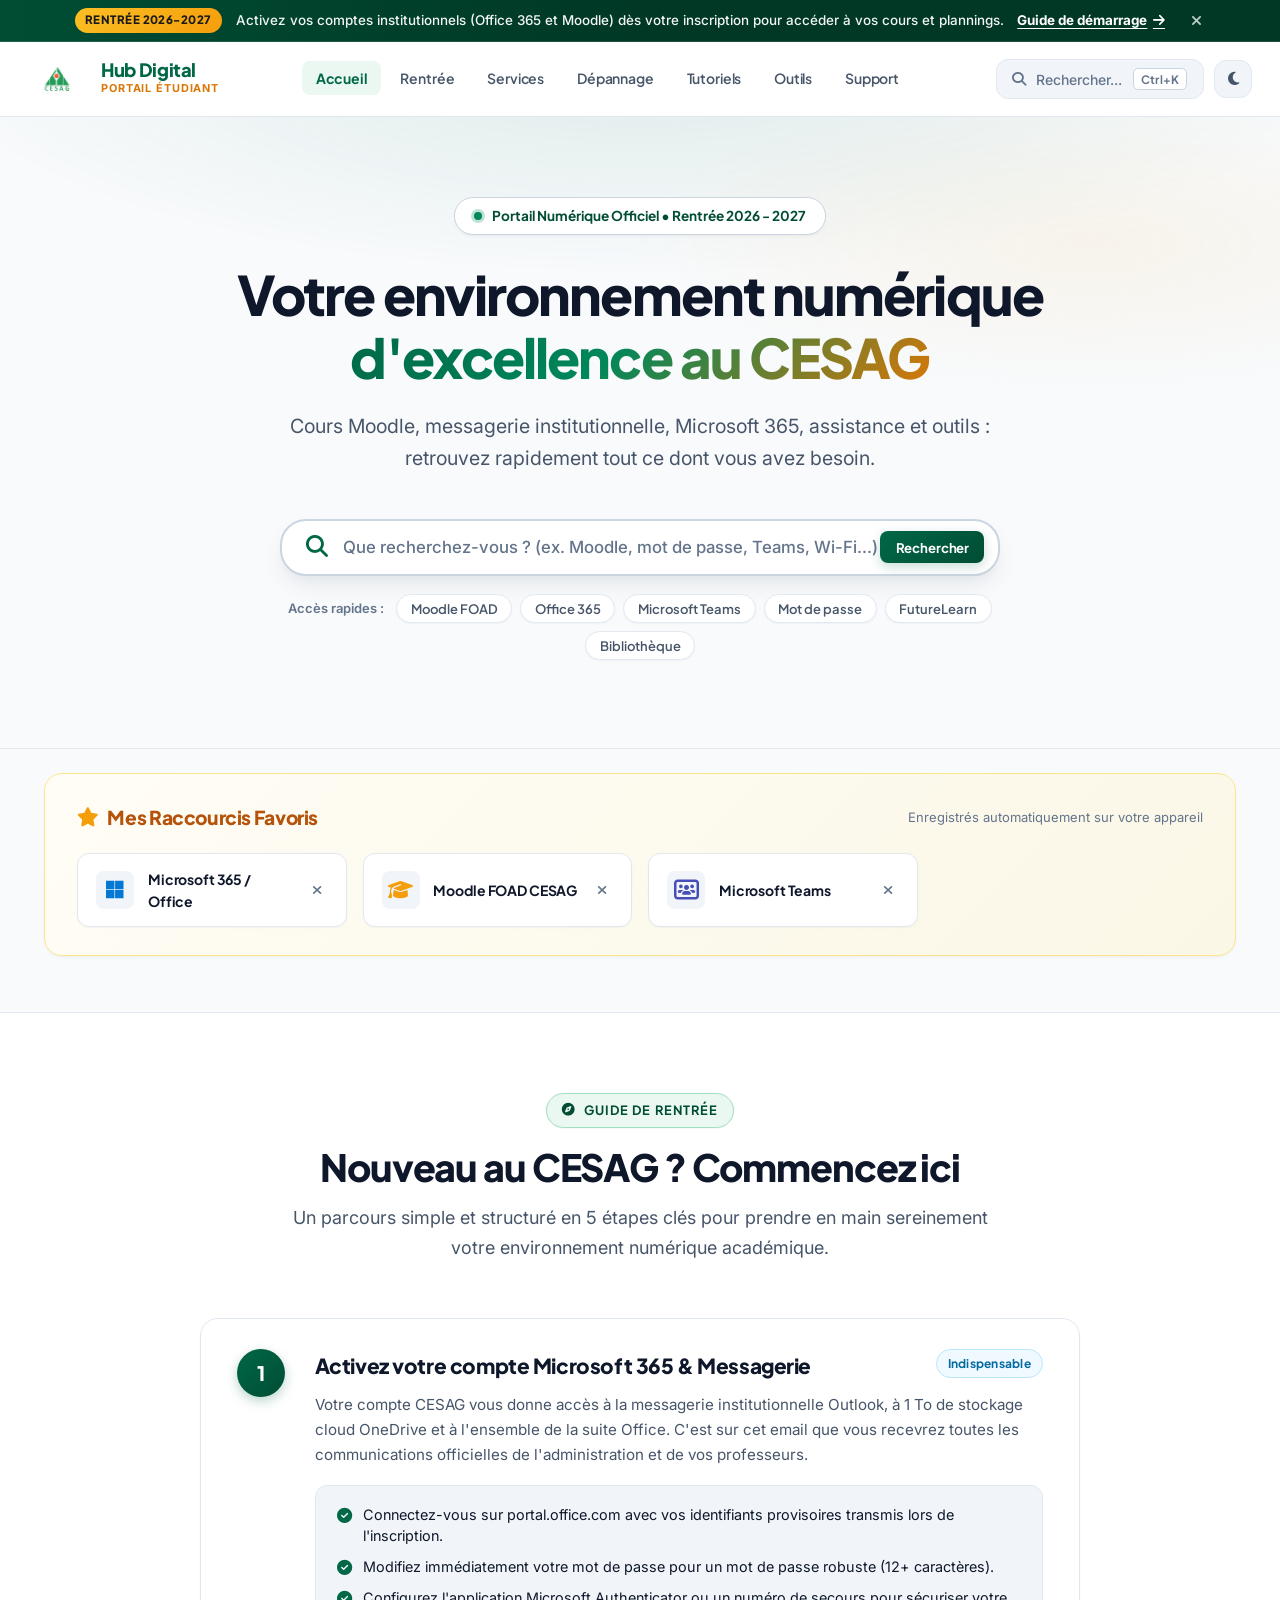
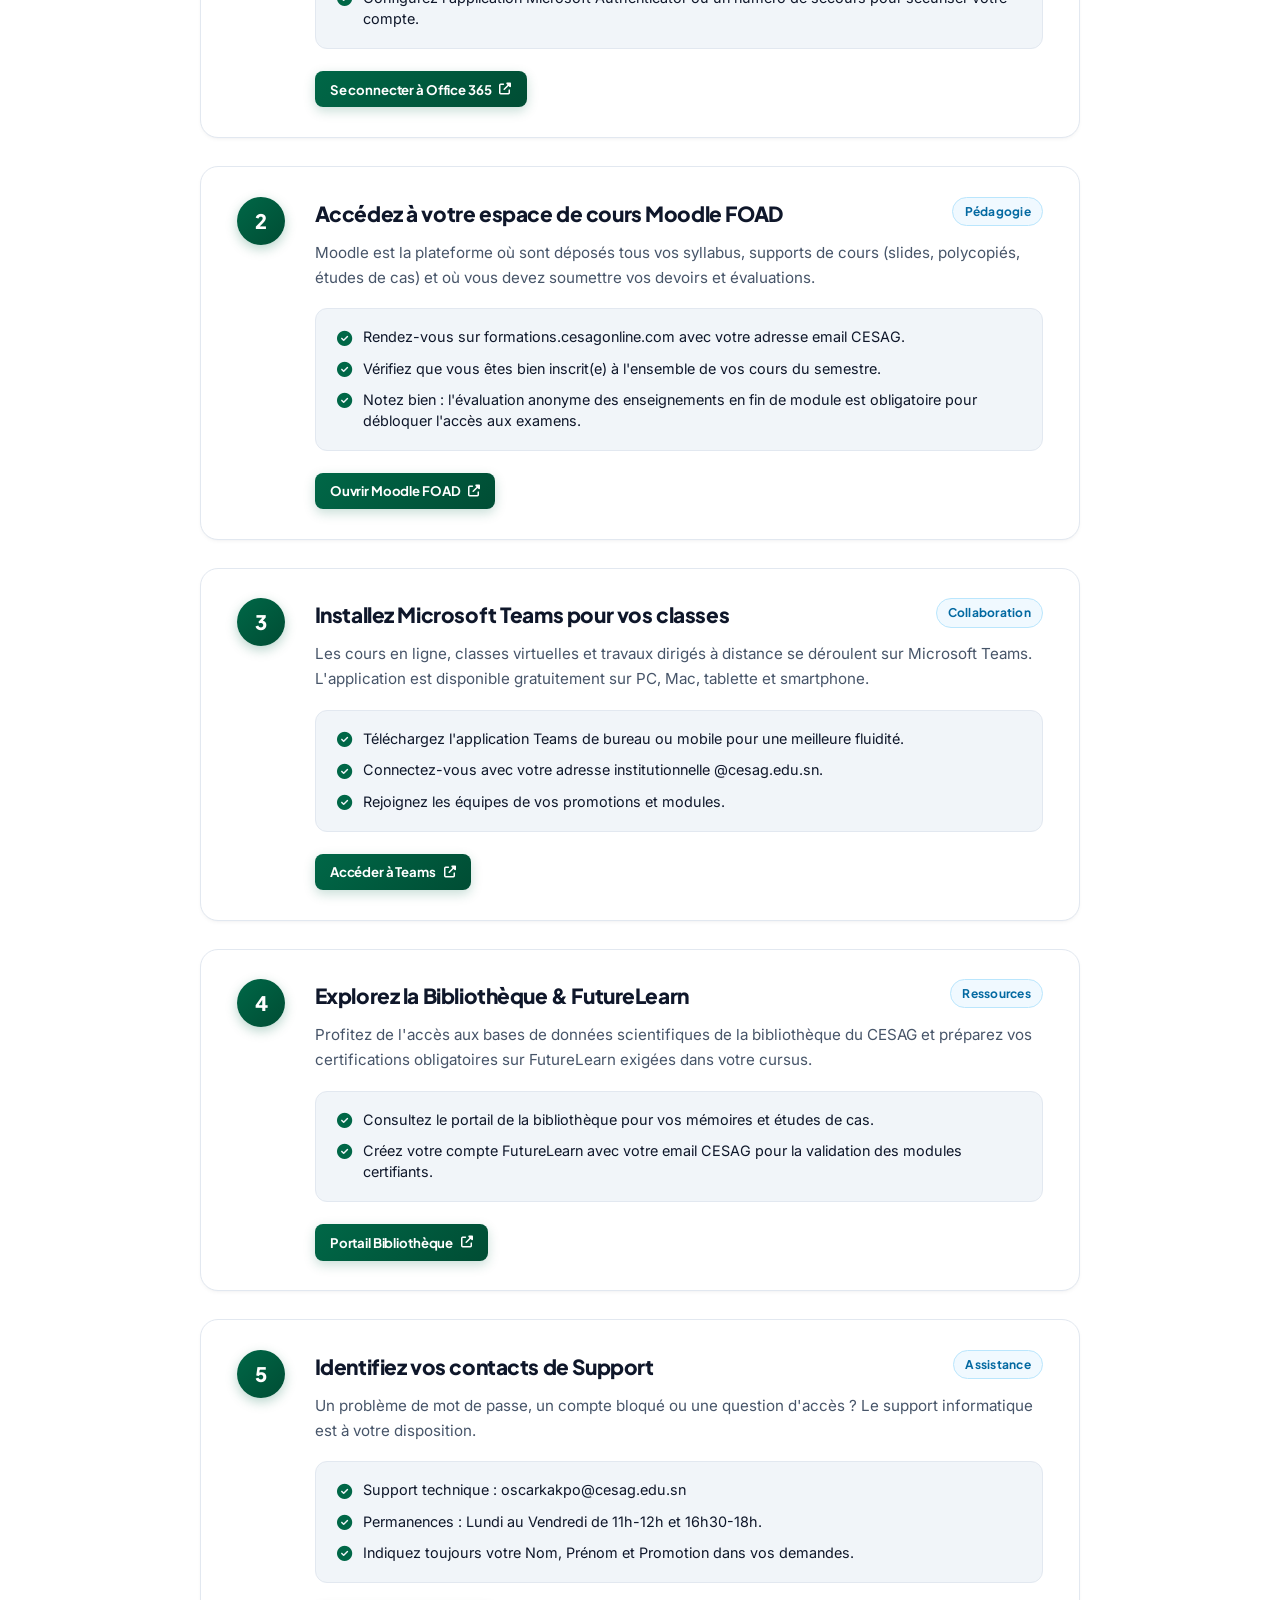
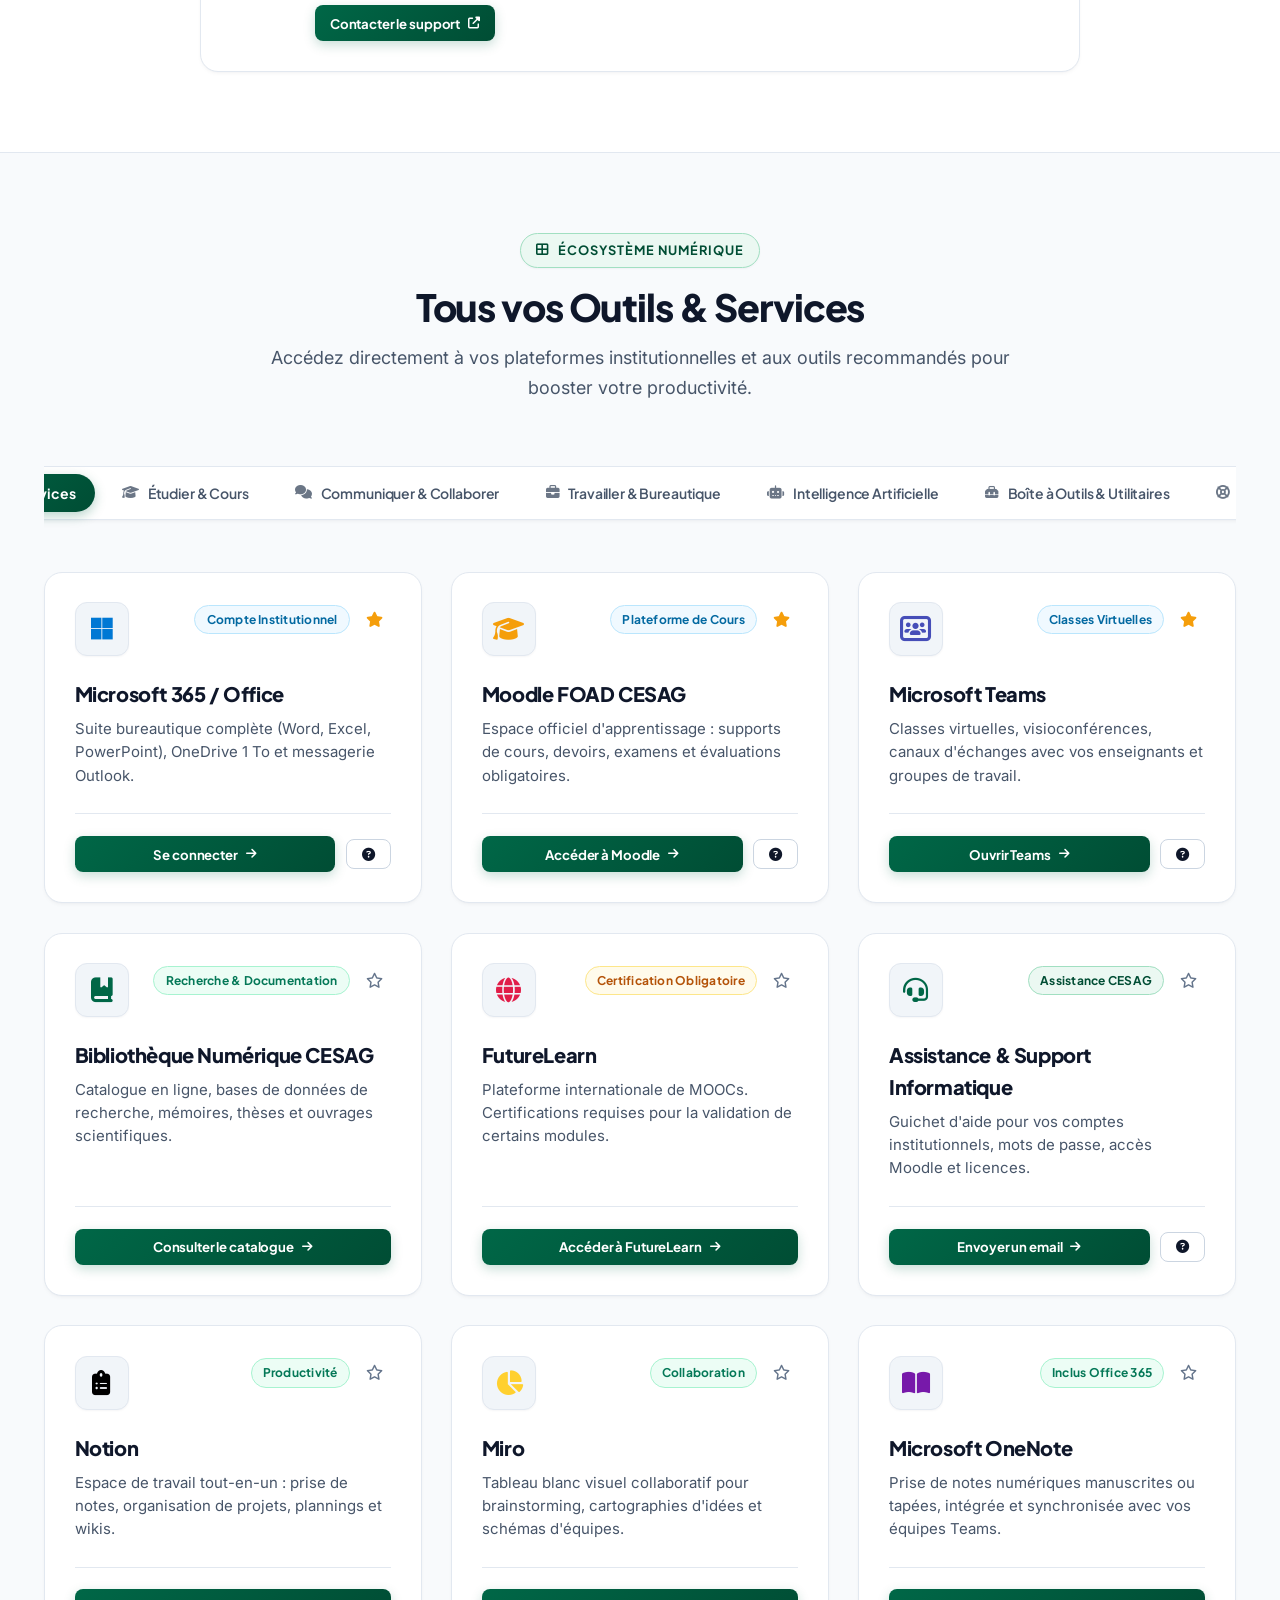
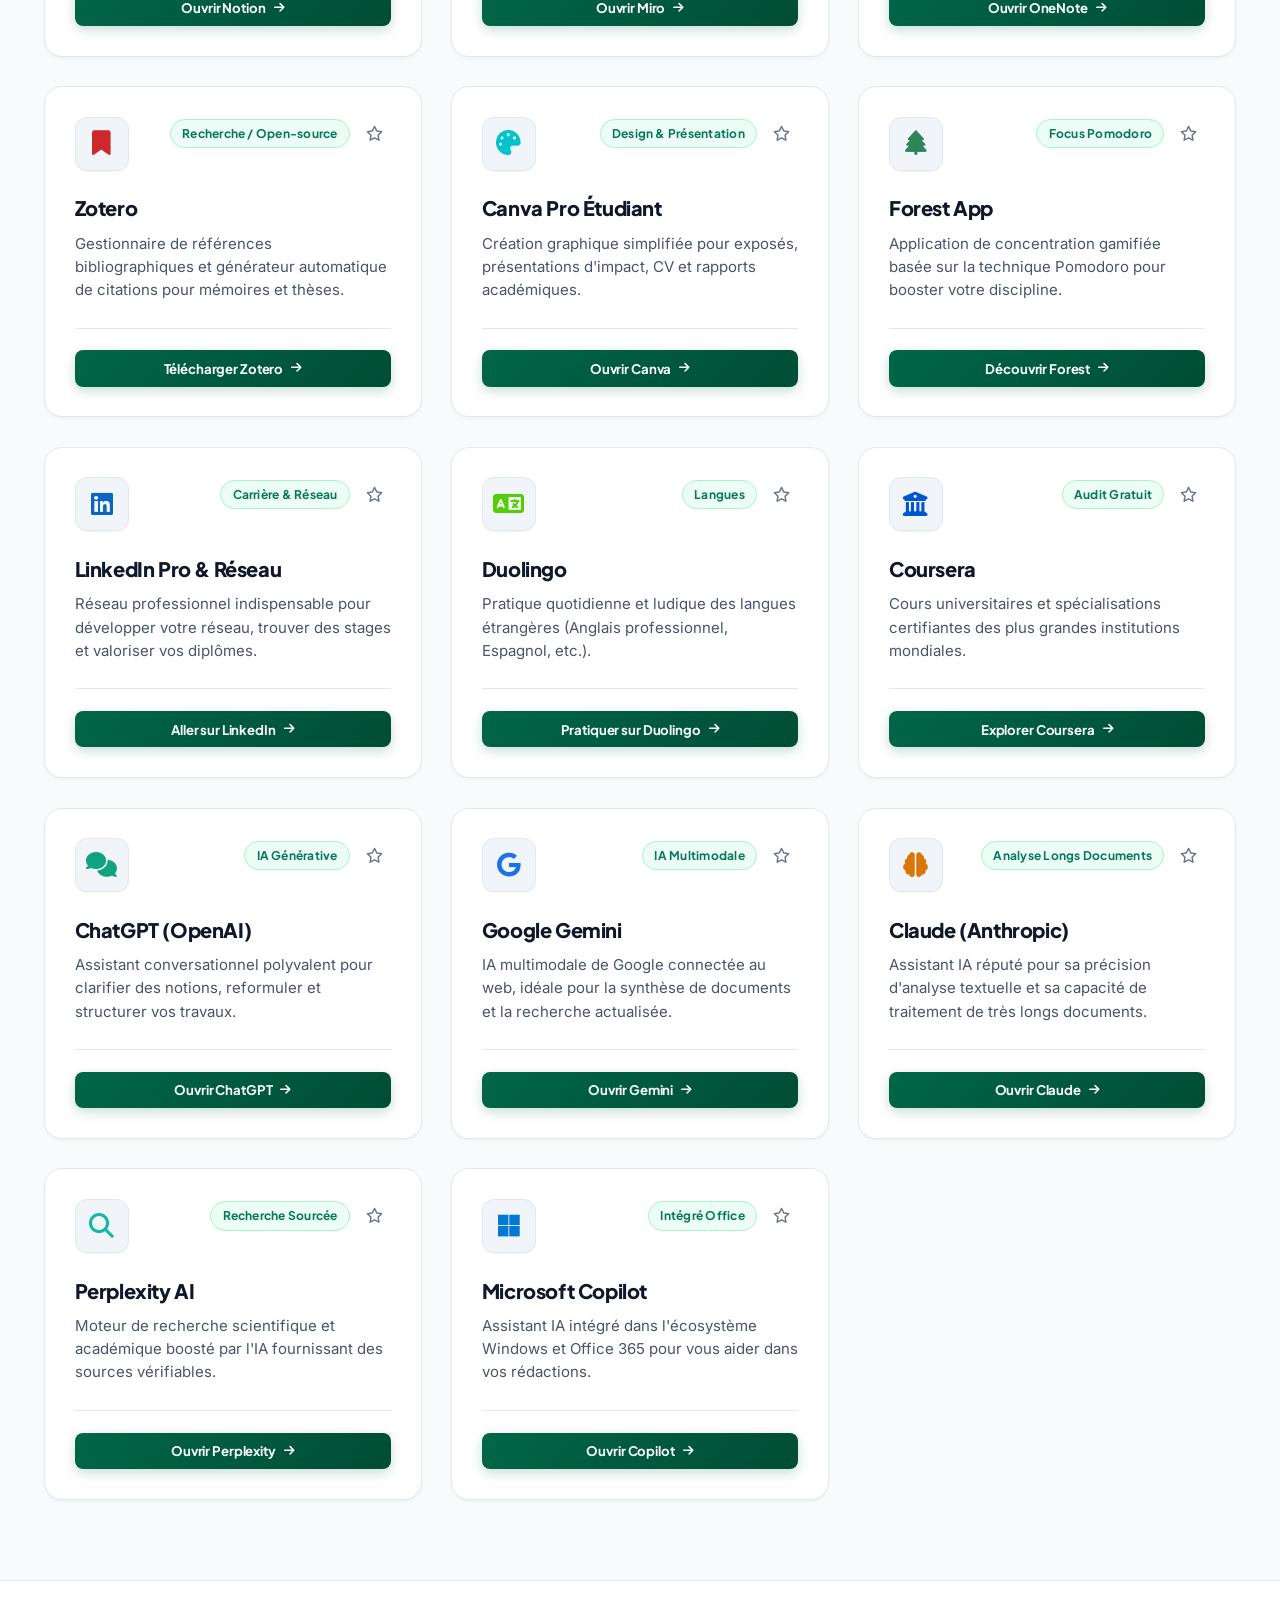
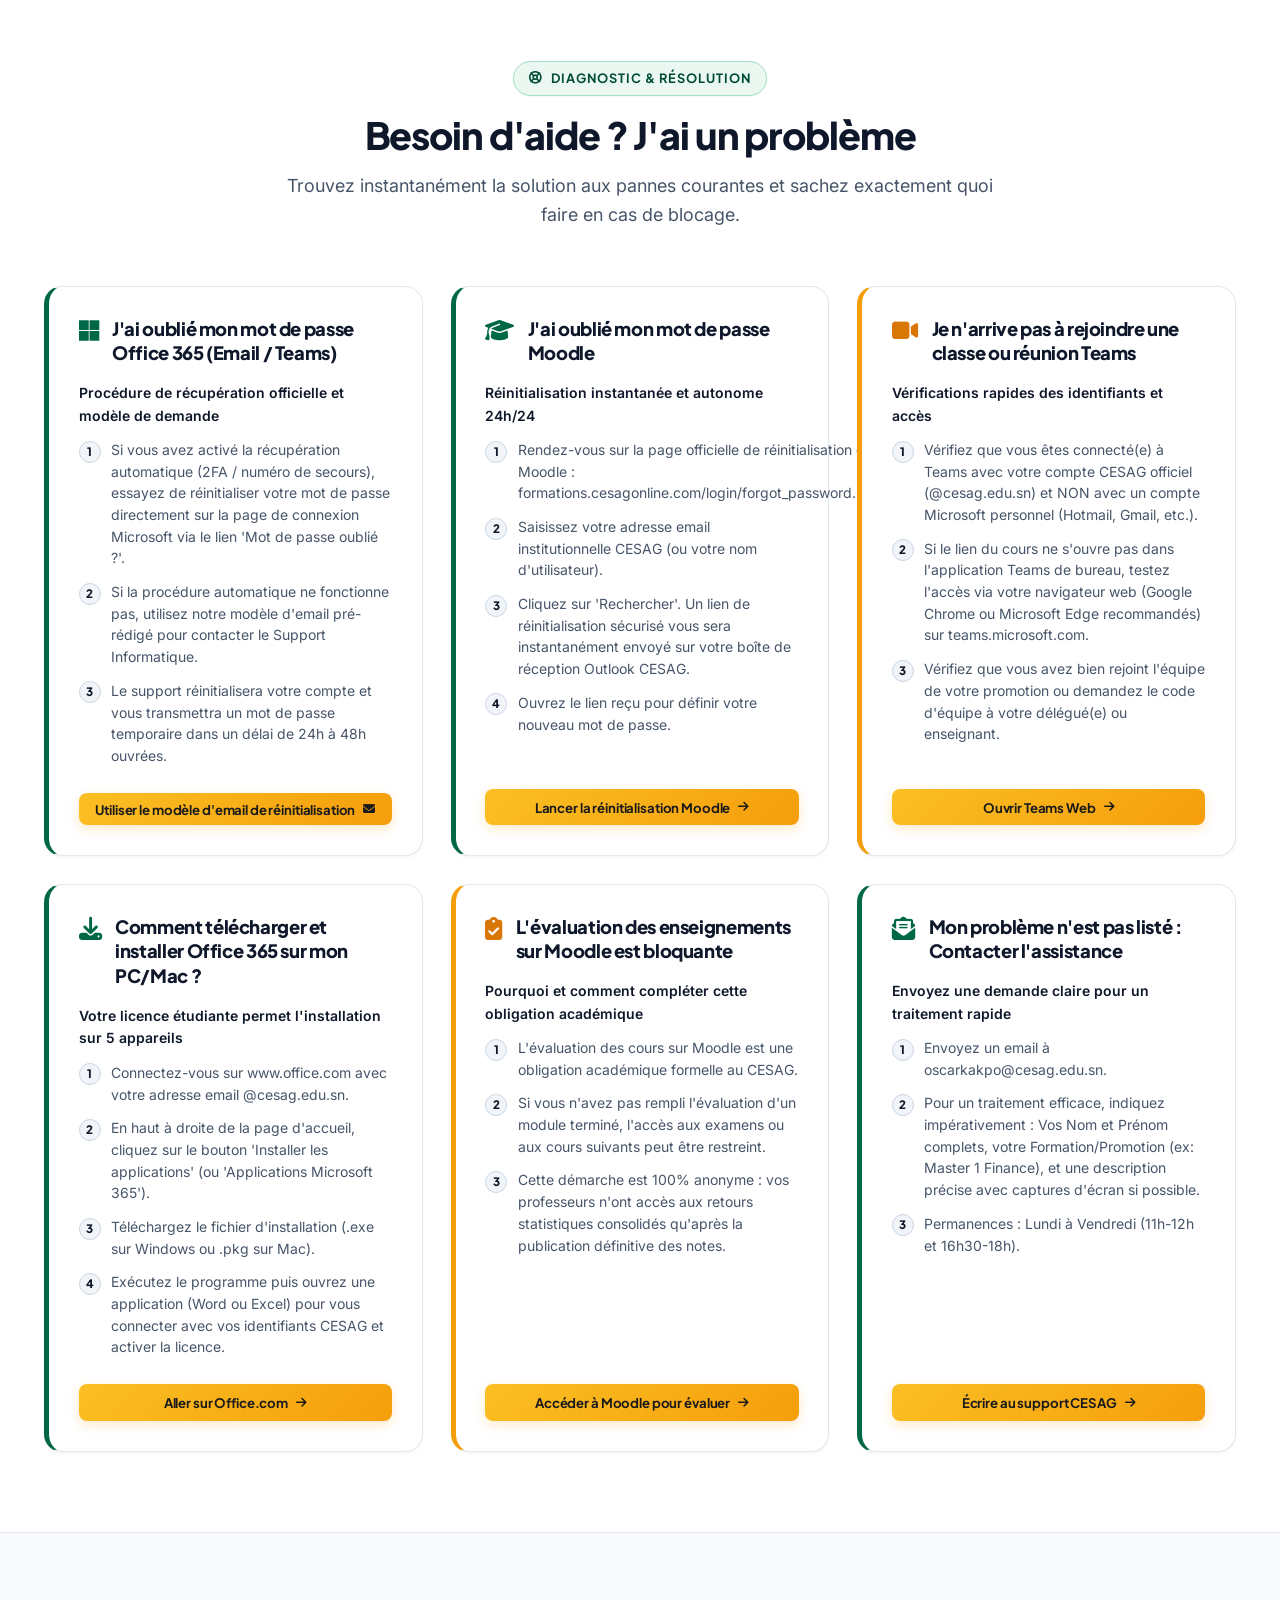
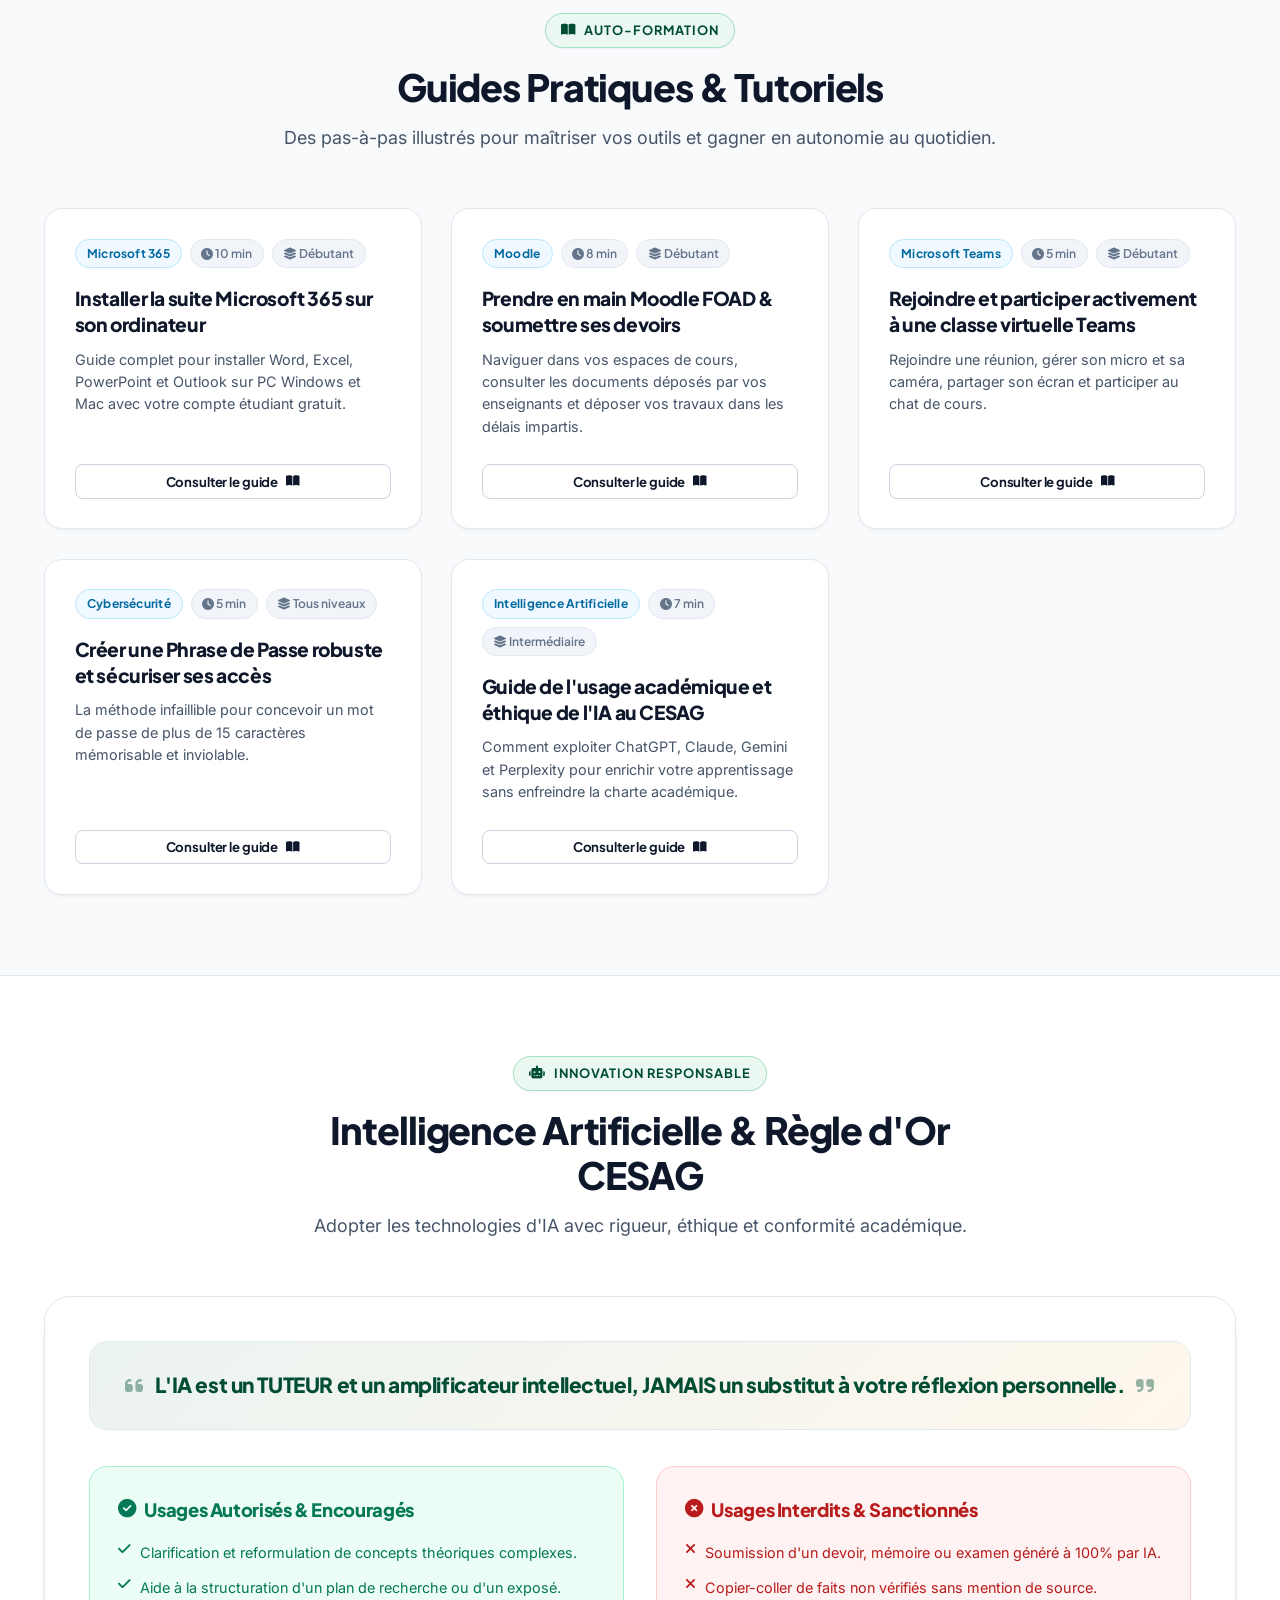
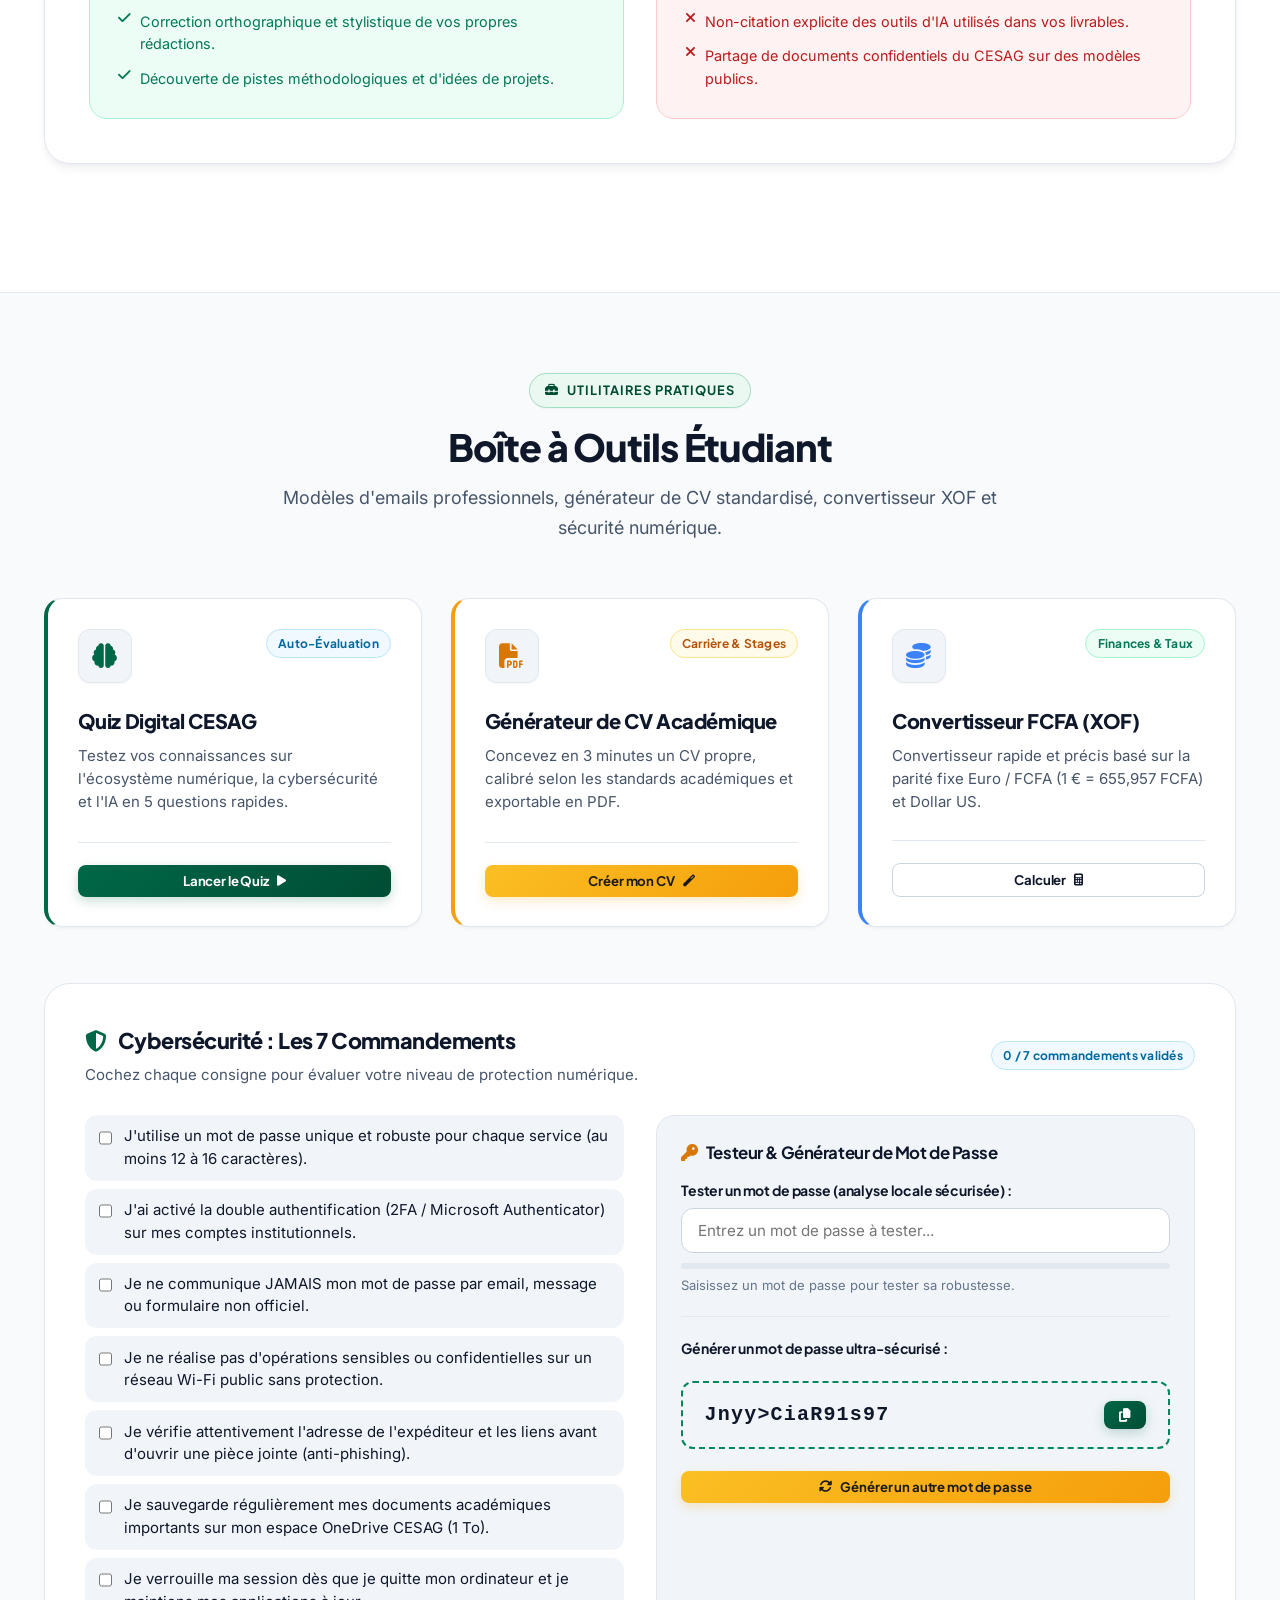
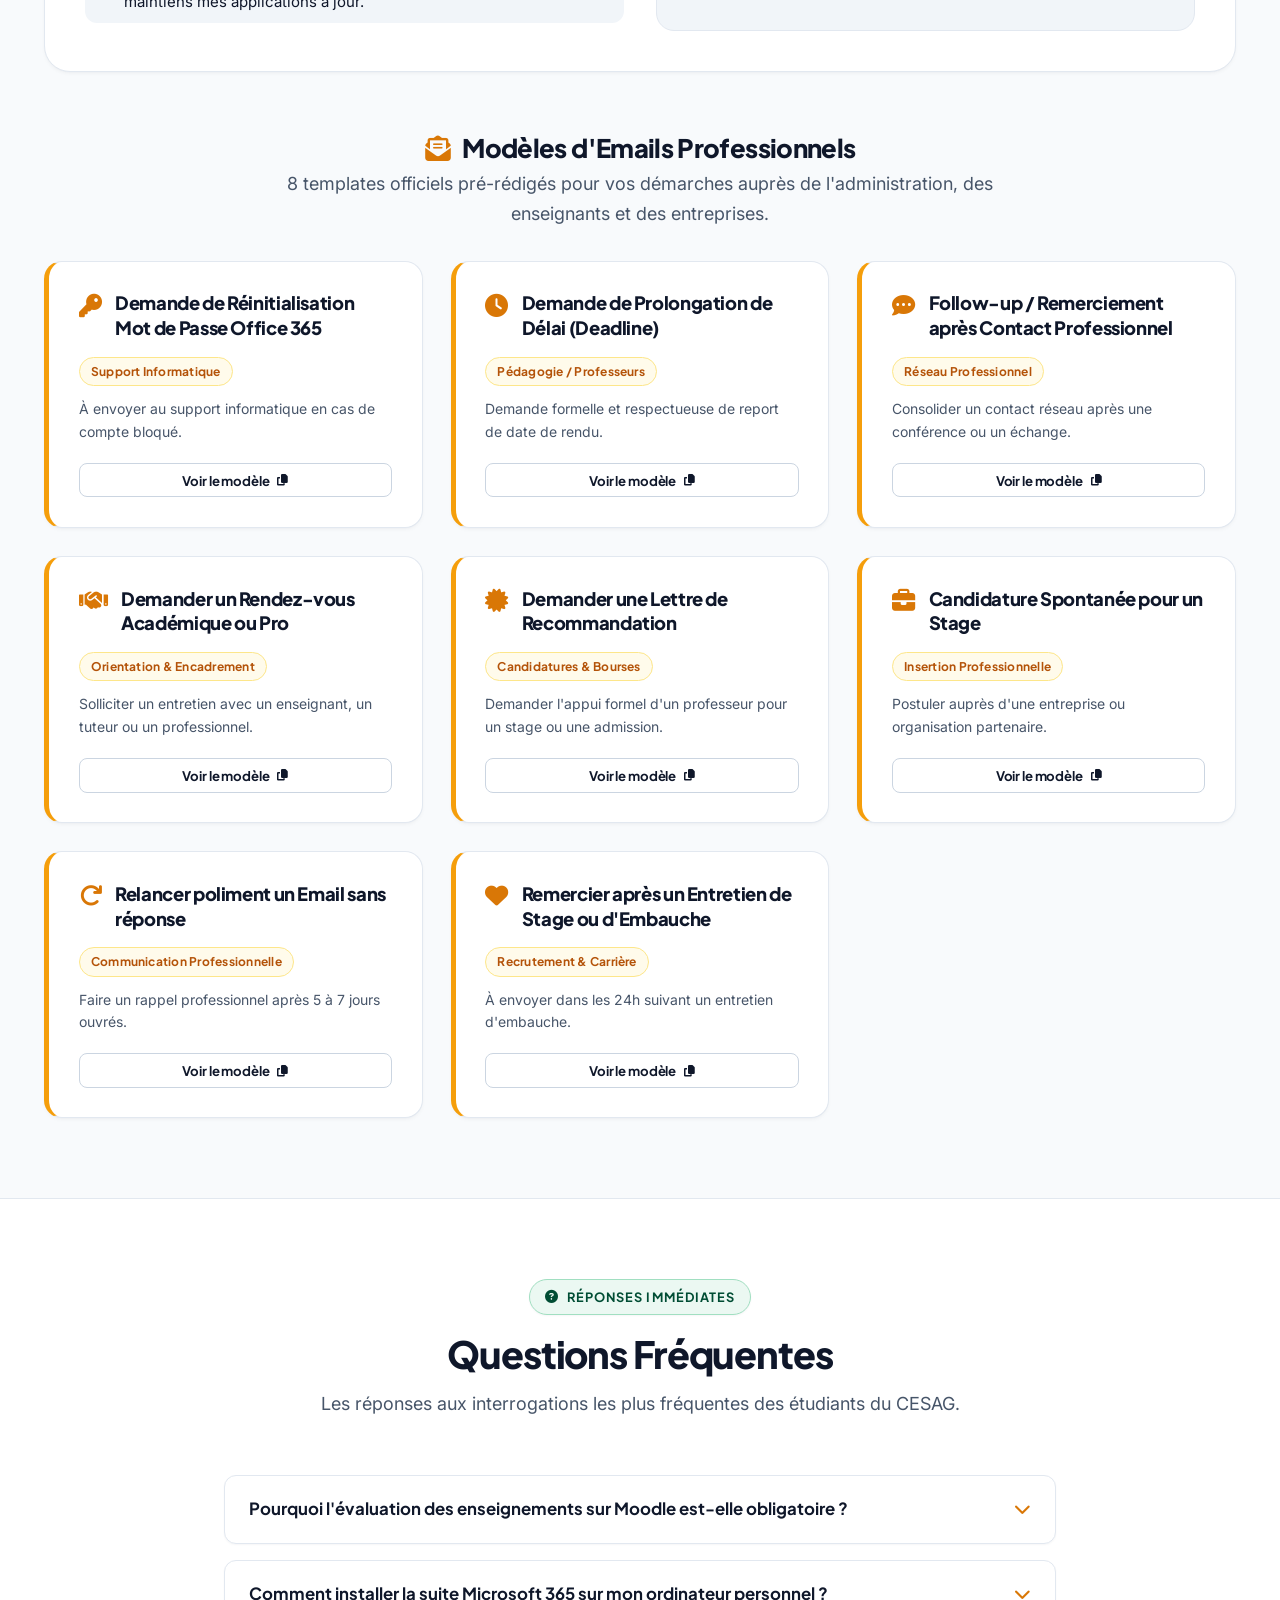
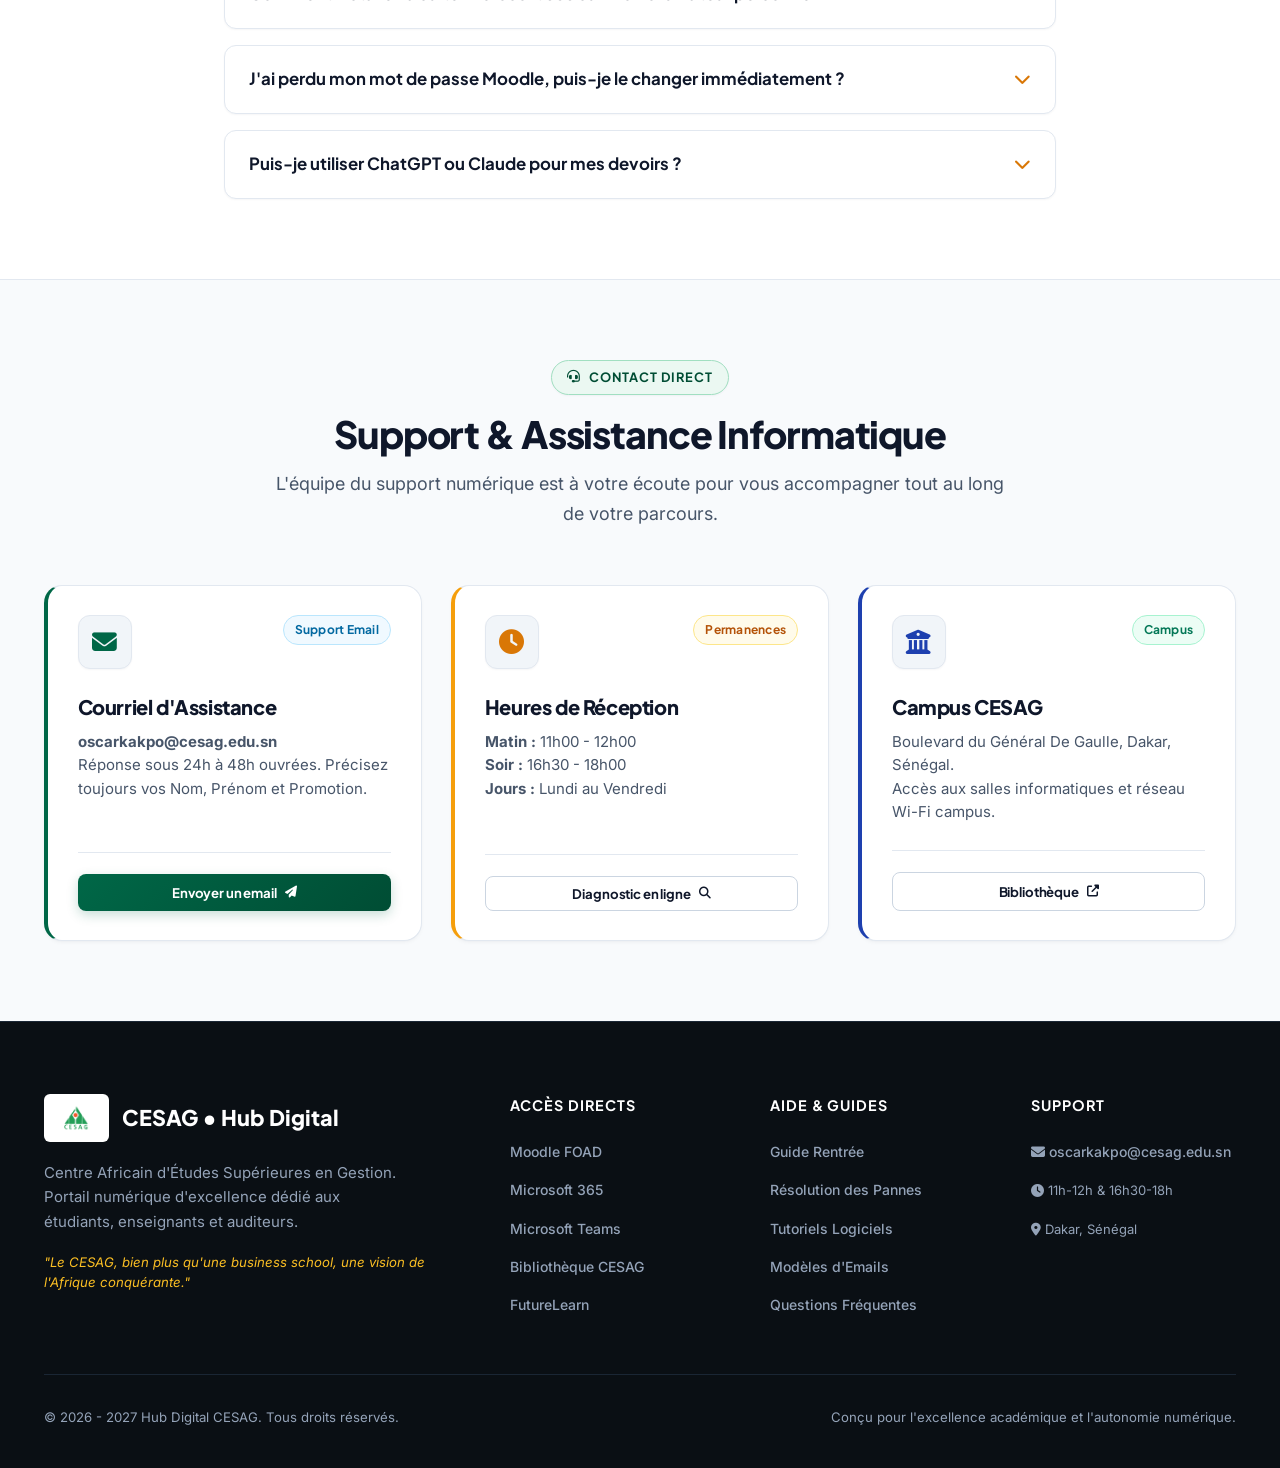
==== index.html @ 54654381 "feat(cv): refonte complète du générateur de CV - Formulaire exhaustif : infos perso, titre, profil+o" ====
<!DOCTYPE html>
<html lang="fr" data-theme="light">
<head>
  <meta charset="UTF-8">
  <meta name="viewport" content="width=device-width, initial-scale=1.0">
  <title>Hub Digital CESAG — Portail Numérique Académique</title>
  <meta name="description" content="Portail numérique officiel du CESAG. Accédez à vos cours Moodle, Office 365, Teams, bibliothèque, tutoriels et assistance technique.">
  <meta name="theme-color" content="#006747">

  <!-- Manifest PWA & Favicon -->
  <link rel="manifest" href="manifest.webmanifest">
  <link rel="icon" type="image/png" href="assets/cesag-logo.png">

  <!-- Polices Google : Plus Jakarta Sans & Inter -->
  <link rel="preconnect" href="https://fonts.googleapis.com">
  <link rel="preconnect" href="https://fonts.gstatic.com" crossorigin>
  <link href="https://fonts.googleapis.com/css2?family=Inter:wght@300;400;500;600;700;800&family=Plus+Jakarta+Sans:wght@500;600;700;800&display=swap" rel="stylesheet">

  <!-- Iconographie FontAwesome 6 -->
  <link rel="stylesheet" href="https://cdnjs.cloudflare.com/ajax/libs/font-awesome/6.5.1/css/all.min.css" integrity="sha512-DTOQO9RWCH3ppGqcWaEA1BIZOC6xxalwEsw9c2QQeAIftl+Vegovlnee1c9QX4TctnWMn13TZye+giMm8e2LwA==" crossorigin="anonymous" referrerpolicy="no-referrer" />

  <!-- Stylesheets -->
  <link rel="stylesheet" href="css/variables.css">
  <link rel="stylesheet" href="css/main.css">
  <link rel="stylesheet" href="css/components.css">
  <link rel="stylesheet" href="css/cv-generator.css">
</head>
<body>

  <!-- 1. Bandeau d'alertes & annonces importantes (1 seule ligne propre et compacte) -->
  <aside class="announcement-bar" id="announcementBar" style="display: none;" aria-label="Annonces importantes"></aside>

  <!-- 2. En-tête & Barre de Navigation Propre & Aérée -->
  <header class="site-header" id="siteHeader">
    <div class="header-container">
      <!-- Logo Officiel CESAG -->
      <a href="#accueil" class="brand-logo" aria-label="Accueil Hub Digital CESAG">
        <img src="assets/cesag-logo.png" alt="Logo Officiel CESAG" class="brand-logo-img">
        <div class="brand-text">
          <span class="brand-title">Hub Digital</span>
          <span class="brand-tagline">Portail Étudiant</span>
        </div>
      </a>

      <!-- Menu de navigation desktop (Labels courts et nowrap) -->
      <nav aria-label="Navigation principale" class="nav-nav">
        <ul class="nav-menu" id="navMenu">
          <li><a href="#accueil" class="nav-link active">Accueil</a></li>
          <li><a href="#nouveau-etudiant" class="nav-link">Rentrée</a></li>
          <li><a href="#services" class="nav-link">Services</a></li>
          <li><a href="#depannage" class="nav-link">Dépannage</a></li>
          <li><a href="#guides" class="nav-link">Tutoriels</a></li>
          <li><a href="#outils" class="nav-link">Outils</a></li>
          <li><a href="#contact" class="nav-link">Support</a></li>
        </ul>
      </nav>

      <!-- Actions rapides dans l'en-tête -->
      <div class="header-actions">
        <button class="btn-search-trigger" onclick="SearchEngine.openSearchModal()" aria-label="Rechercher un service">
          <i class="fas fa-search"></i>
          <span class="search-label">Rechercher...</span>
          <kbd class="search-kbd">Ctrl+K</kbd>
        </button>

        <button class="btn-theme-toggle" id="themeToggleBtn" aria-label="Changer le thème visuel" title="Mode clair / sombre">
          <i class="fas fa-moon"></i>
        </button>

        <button class="btn-mobile-toggle" id="mobileMenuToggle" aria-label="Ouvrir le menu de navigation">
          <i class="fas fa-bars"></i>
        </button>
      </div>
    </div>
  </header>

  <!-- 3. Section Hero avec Recherche Centrale Intelligente -->
  <main>
    <section class="hero-section" id="accueil">
      <div class="container">
        <div class="hero-pill">
          <span class="hero-pill-dot"></span>
          <span>Portail Numérique Officiel • Rentrée 2026 - 2027</span>
        </div>

        <h1 class="hero-title">
          Votre environnement numérique <span class="hero-title-accent">d'excellence au CESAG</span>
        </h1>

        <p class="hero-description">
          Cours Moodle, messagerie institutionnelle, Microsoft 365, assistance et outils : retrouvez rapidement tout ce dont vous avez besoin.
        </p>

        <!-- Recherche Centrale Très Visible -->
        <div class="hero-search-wrapper">
          <div class="hero-search-box">
            <i class="fas fa-search hero-search-icon"></i>
            <input type="text" id="heroSearchInput" class="hero-search-input" placeholder="Que recherchez-vous ? (ex. Moodle, mot de passe, Teams, Wi-Fi...)" autocomplete="off">
            <button class="btn btn-primary btn-sm" onclick="SearchEngine.openSearchModal(document.getElementById('heroSearchInput').value)">
              Rechercher
            </button>
          </div>

          <!-- Mots-clés / Suggestions rapides -->
          <div class="hero-search-tags">
            <span class="hero-tag-label">Accès rapides :</span>
            <button class="search-chip" onclick="SearchEngine.openSearchModal('Moodle')">Moodle FOAD</button>
            <button class="search-chip" onclick="SearchEngine.openSearchModal('Office 365')">Office 365</button>
            <button class="search-chip" onclick="SearchEngine.openSearchModal('Teams')">Microsoft Teams</button>
            <button class="search-chip" onclick="SearchEngine.openSearchModal('mot de passe')">Mot de passe</button>
            <button class="search-chip" onclick="SearchEngine.openSearchModal('FutureLearn')">FutureLearn</button>
            <button class="search-chip" onclick="SearchEngine.openSearchModal('Bibliotheque')">Bibliothèque</button>
          </div>
        </div>
      </div>
    </section>

    <!-- 4. Section Favoris (Mes Raccourcis) -->
    <section class="container" style="margin-top: 1.5rem;">
      <div class="favorites-section" id="favoritesSection">
        <div class="favorites-header">
          <h2 class="favorites-title">
            <i class="fas fa-star" style="color: var(--cesag-gold-500);"></i>
            Mes Raccourcis Favoris
          </h2>
          <span style="font-size: 0.8125rem; color: var(--text-muted);">Enregistrés automatiquement sur votre appareil</span>
        </div>
        <div class="favorites-grid" id="favoritesGrid"></div>
      </div>
    </section>

    <!-- 5. Parcours "Nouveau au CESAG ? Commencez ici" -->
    <section class="section section-alt" id="nouveau-etudiant">
      <div class="container">
        <div class="section-header">
          <span class="section-badge"><i class="fas fa-compass"></i> Guide de Rentrée</span>
          <h2 class="section-title">Nouveau au CESAG ? Commencez ici</h2>
          <p class="section-subtitle">
            Un parcours simple et structuré en 5 étapes clés pour prendre en main sereinement votre environnement numérique académique.
          </p>
        </div>

        <div class="onboarding-stepper" id="onboardingStepper"></div>
      </div>
    </section>

    <!-- 6. Organisation des Outils & Services par Besoins -->
    <section class="section" id="services">
      <div class="container">
        <div class="section-header">
          <span class="section-badge"><i class="fas fa-th-large"></i> Écosystème Numérique</span>
          <h2 class="section-title">Tous vos Outils & Services</h2>
          <p class="section-subtitle">
            Accédez directement à vos plateformes institutionnelles et aux outils recommandés pour booster votre productivité.
          </p>
        </div>

        <!-- Filtres par grandes familles / besoins -->
        <div class="category-nav-wrapper">
          <div class="category-pills" id="categoryPills"></div>
        </div>

        <!-- Grille des cartes de services -->
        <div class="cards-grid" id="servicesGrid"></div>
      </div>
    </section>

    <!-- 7. Section "J'ai un problème" / Dépannage Rapide -->
    <section class="section section-alt" id="depannage">
      <div class="container">
        <div class="section-header">
          <span class="section-badge"><i class="fas fa-life-ring"></i> Diagnostic & Résolution</span>
          <h2 class="section-title">Besoin d'aide ? J'ai un problème</h2>
          <p class="section-subtitle">
            Trouvez instantanément la solution aux pannes courantes et sachez exactement quoi faire en cas de blocage.
          </p>
        </div>

        <div class="trouble-grid" id="troubleshootingGrid"></div>
      </div>
    </section>

    <!-- 8. Section Guides et Tutoriels -->
    <section class="section" id="guides">
      <div class="container">
        <div class="section-header">
          <span class="section-badge"><i class="fas fa-book-open"></i> Auto-Formation</span>
          <h2 class="section-title">Guides Pratiques & Tutoriels</h2>
          <p class="section-subtitle">
            Des pas-à-pas illustrés pour maîtriser vos outils et gagner en autonomie au quotidien.
          </p>
        </div>

        <div class="tutorials-grid" id="tutorialsGrid"></div>
      </div>
    </section>

    <!-- 9. Charte & Cadre Éthique de l'IA au CESAG -->
    <section class="section section-alt" id="ia-cadre">
      <div class="container">
        <div class="section-header">
          <span class="section-badge"><i class="fas fa-robot"></i> Innovation Responsable</span>
          <h2 class="section-title">Intelligence Artificielle & Règle d'Or CESAG</h2>
          <p class="section-subtitle">
            Adopter les technologies d'IA avec rigueur, éthique et conformité académique.
          </p>
        </div>

        <div class="ai-guidelines-box">
          <div class="ai-motto-banner">
            <p class="ai-motto-text">
              <i class="fas fa-quote-left" style="opacity: 0.4; margin-right: 0.5rem;"></i>
              L'IA est un TUTEUR et un amplificateur intellectuel, JAMAIS un substitut à votre réflexion personnelle.
              <i class="fas fa-quote-right" style="opacity: 0.4; margin-left: 0.5rem;"></i>
            </p>
          </div>

          <div class="ai-columns-grid">
            <div class="ai-col ai-col-allowed">
              <h3 class="ai-col-title">
                <i class="fas fa-check-circle"></i> Usages Autorisés & Encouragés
              </h3>
              <ul class="ai-list">
                <li><i class="fas fa-check"></i> Clarification et reformulation de concepts théoriques complexes.</li>
                <li><i class="fas fa-check"></i> Aide à la structuration d'un plan de recherche ou d'un exposé.</li>
                <li><i class="fas fa-check"></i> Correction orthographique et stylistique de vos propres rédactions.</li>
                <li><i class="fas fa-check"></i> Découverte de pistes méthodologiques et d'idées de projets.</li>
              </ul>
            </div>

            <div class="ai-col ai-col-forbidden">
              <h3 class="ai-col-title">
                <i class="fas fa-times-circle"></i> Usages Interdits & Sanctionnés
              </h3>
              <ul class="ai-list">
                <li><i class="fas fa-times"></i> Soumission d'un devoir, mémoire ou examen généré à 100% par IA.</li>
                <li><i class="fas fa-times"></i> Copier-coller de faits non vérifiés sans mention de source.</li>
                <li><i class="fas fa-times"></i> Non-citation explicite des outils d'IA utilisés dans vos livrables.</li>
                <li><i class="fas fa-times"></i> Partage de documents confidentiels du CESAG sur des modèles publics.</li>
              </ul>
            </div>
          </div>
        </div>
      </div>
    </section>

    <!-- 10. Boîte à Outils & Gadgets Interactifs -->
    <section class="section" id="outils">
      <div class="container">
        <div class="section-header">
          <span class="section-badge"><i class="fas fa-toolbox"></i> Utilitaires Pratiques</span>
          <h2 class="section-title">Boîte à Outils Étudiant</h2>
          <p class="section-subtitle">
            Modèles d'emails professionnels, générateur de CV standardisé, convertisseur XOF et sécurité numérique.
          </p>
        </div>

        <!-- Outils interactifs en cartes vedettes -->
        <div class="cards-grid" style="margin-bottom: 3.5rem;">
          <!-- Carte 1 : Quiz Digital CESAG -->
          <div class="service-card" style="border-left: 4px solid var(--cesag-green-600);">
            <div class="service-card-header">
              <div class="service-icon-wrapper" style="color: var(--cesag-green-600);">
                <i class="fas fa-brain"></i>
              </div>
              <span class="badge tag-essential">Auto-Évaluation</span>
            </div>
            <div class="service-card-body">
              <h3 class="service-card-title">Quiz Digital CESAG</h3>
              <p class="service-card-desc">Testez vos connaissances sur l'écosystème numérique, la cybersécurité et l'IA en 5 questions rapides.</p>
            </div>
            <div class="service-card-footer">
              <button onclick="openQuizModal()" class="btn btn-primary btn-sm btn-block">
                Lancer le Quiz <i class="fas fa-play" style="font-size: 0.75rem;"></i>
              </button>
            </div>
          </div>

          <!-- Carte 2 : Générateur de CV Standardisé CESAG -->
          <div class="service-card" style="border-left: 4px solid var(--cesag-gold-500);">
            <div class="service-card-header">
              <div class="service-icon-wrapper" style="color: var(--cesag-gold-600);">
                <i class="fas fa-file-pdf"></i>
              </div>
              <span class="badge tag-mandatory">Carrière & Stages</span>
            </div>
            <div class="service-card-body">
              <h3 class="service-card-title">Générateur de CV Académique</h3>
              <p class="service-card-desc">Concevez en 3 minutes un CV propre, calibré selon les standards académiques et exportable en PDF.</p>
            </div>
            <div class="service-card-footer">
              <button onclick="openCVModal()" class="btn btn-secondary btn-sm btn-block">
                Créer mon CV <i class="fas fa-magic" style="font-size: 0.75rem;"></i>
              </button>
            </div>
          </div>

          <!-- Carte 3 : Calculateur de Taux (EUR/USD/XOF) -->
          <div class="service-card" style="border-left: 4px solid #3B82F6;">
            <div class="service-card-header">
              <div class="service-icon-wrapper" style="color: #3B82F6;">
                <i class="fas fa-coins"></i>
              </div>
              <span class="badge tag-free">Finances & Taux</span>
            </div>
            <div class="service-card-body">
              <h3 class="service-card-title">Convertisseur FCFA (XOF)</h3>
              <p class="service-card-desc">Convertisseur rapide et précis basé sur la parité fixe Euro / FCFA (1 € = 655,957 FCFA) et Dollar US.</p>
            </div>
            <div class="service-card-footer">
              <button onclick="openModal('converterModal')" class="btn btn-outline btn-sm btn-block">
                Calculer <i class="fas fa-calculator" style="font-size: 0.75rem;"></i>
              </button>
            </div>
          </div>
        </div>

        <!-- Section Cybersécurité : Checklist & Générateur de Mot de Passe -->
        <div style="background-color: var(--bg-surface); border: 1px solid var(--border-subtle); border-radius: var(--radius-xl); padding: 2.5rem; margin-bottom: 3.5rem; box-shadow: var(--shadow-sm);">
          <div style="display: flex; align-items: center; justify-content: space-between; flex-wrap: wrap; gap: 1rem; margin-bottom: 1.75rem;">
            <div>
              <h3 style="font-family: var(--font-heading); font-size: 1.35rem; font-weight: 800; color: var(--text-primary); margin-bottom: 0.25rem;">
                <i class="fas fa-shield-alt" style="color: var(--cesag-green-600); margin-right: 0.5rem;"></i>
                Cybersécurité : Les 7 Commandements
              </h3>
              <p style="font-size: 0.9375rem; color: var(--text-secondary);">Cochez chaque consigne pour évaluer votre niveau de protection numérique.</p>
            </div>
            <span class="badge tag-essential" id="cyberProgressCounter">0 / 7 commandements validés</span>
          </div>

          <div style="display: grid; grid-template-columns: 1fr 1fr; gap: 2rem;" class="ai-columns-grid">
            <div id="cyberChecklist"></div>

            <div style="background-color: var(--bg-surface-alt); padding: 1.5rem; border-radius: var(--radius-lg); border: 1px solid var(--border-subtle);">
              <h4 style="font-family: var(--font-heading); font-size: 1.05rem; font-weight: 700; color: var(--text-primary); margin-bottom: 0.75rem;">
                <i class="fas fa-key" style="color: var(--cesag-gold-600); margin-right: 0.35rem;"></i> Testeur & Générateur de Mot de Passe
              </h4>

              <label class="form-label" for="passwordInput">Tester un mot de passe (analyse locale sécurisée) :</label>
              <input type="password" id="passwordInput" class="form-control" placeholder="Entrez un mot de passe à tester...">
              <div class="strength-meter-bar">
                <div id="passwordStrengthFill" class="strength-meter-fill"></div>
              </div>
              <p id="passwordStrengthText" style="font-size: 0.8125rem; color: var(--text-muted); margin-top: 0.4rem;">
                Saisissez un mot de passe pour tester sa robustesse.
              </p>

              <hr style="border: none; border-top: 1px solid var(--border-subtle); margin: 1.25rem 0;">

              <label class="form-label">Générer un mot de passe ultra-sécurisé :</label>
              <div class="generated-password-display">
                <span id="generatedPasswordOutput">...</span>
                <button onclick="App.copyGeneratedPassword()" class="btn btn-primary btn-sm" title="Copier">
                  <i class="fas fa-copy"></i>
                </button>
              </div>

              <div style="display: flex; gap: 0.5rem;">
                <button onclick="App.generatePassword()" class="btn btn-secondary btn-sm btn-block">
                  <i class="fas fa-sync-alt"></i> Générer un autre mot de passe
                </button>
              </div>
            </div>
          </div>
        </div>

        <!-- Section Modèles d'Emails Professionnels Prêts à l'Emploi -->
        <div class="section-header" style="margin-bottom: 2rem;">
          <h3 style="font-family: var(--font-heading); font-size: 1.6rem; font-weight: 800; color: var(--text-primary);">
            <i class="fas fa-envelope-open-text" style="color: var(--cesag-gold-600); margin-right: 0.5rem;"></i>
            Modèles d'Emails Professionnels
          </h3>
          <p class="section-subtitle">8 templates officiels pré-rédigés pour vos démarches auprès de l'administration, des enseignants et des entreprises.</p>
        </div>

        <div class="trouble-grid" id="emailTemplatesGrid"></div>
      </div>
    </section>

    <!-- 11. Foire Aux Questions (FAQ) -->
    <section class="section section-alt" id="faq">
      <div class="container" style="max-width: 880px;">
        <div class="section-header">
          <span class="section-badge"><i class="fas fa-question-circle"></i> Réponses Immédiates</span>
          <h2 class="section-title">Questions Fréquentes</h2>
          <p class="section-subtitle">
            Les réponses aux interrogations les plus fréquentes des étudiants du CESAG.
          </p>
        </div>

        <div style="display: flex; flex-direction: column; gap: 1rem;">
          <details style="background-color: var(--bg-surface); border: 1px solid var(--border-subtle); border-radius: var(--radius-md); padding: 1.25rem 1.5rem; box-shadow: var(--shadow-xs);">
            <summary style="font-family: var(--font-heading); font-size: 1.05rem; font-weight: 700; color: var(--text-primary); cursor: pointer; list-style: none; display: flex; justify-content: space-between; align-items: center;">
              <span>Pourquoi l'évaluation des enseignements sur Moodle est-elle obligatoire ?</span>
              <i class="fas fa-chevron-down" style="color: var(--cesag-gold-600);"></i>
            </summary>
            <div style="margin-top: 1rem; font-size: 0.9375rem; color: var(--text-secondary); line-height: 1.6; border-top: 1px solid var(--border-subtle); padding-top: 0.85rem;">
              <p>L'évaluation des cours est une exigence académique formelle au CESAG. <strong>Sans évaluation, l'accès aux examens est suspendu.</strong> Cette démarche est 100% anonyme et permet d'assurer l'amélioration continue des programmes.</p>
            </div>
          </details>

          <details style="background-color: var(--bg-surface); border: 1px solid var(--border-subtle); border-radius: var(--radius-md); padding: 1.25rem 1.5rem; box-shadow: var(--shadow-xs);">
            <summary style="font-family: var(--font-heading); font-size: 1.05rem; font-weight: 700; color: var(--text-primary); cursor: pointer; list-style: none; display: flex; justify-content: space-between; align-items: center;">
              <span>Comment installer la suite Microsoft 365 sur mon ordinateur personnel ?</span>
              <i class="fas fa-chevron-down" style="color: var(--cesag-gold-600);"></i>
            </summary>
            <div style="margin-top: 1rem; font-size: 0.9375rem; color: var(--text-secondary); line-height: 1.6; border-top: 1px solid var(--border-subtle); padding-top: 0.85rem;">
              <p>Connectez-vous sur <strong>www.office.com</strong> avec votre adresse @cesag.edu.sn. Cliquez sur le bouton <em>'Installer les applications'</em> en haut à droite. Votre licence étudiante vous permet de l'installer sur 5 appareils simultanément.</p>
            </div>
          </details>

          <details style="background-color: var(--bg-surface); border: 1px solid var(--border-subtle); border-radius: var(--radius-md); padding: 1.25rem 1.5rem; box-shadow: var(--shadow-xs);">
            <summary style="font-family: var(--font-heading); font-size: 1.05rem; font-weight: 700; color: var(--text-primary); cursor: pointer; list-style: none; display: flex; justify-content: space-between; align-items: center;">
              <span>J'ai perdu mon mot de passe Moodle, puis-je le changer immédiatement ?</span>
              <i class="fas fa-chevron-down" style="color: var(--cesag-gold-600);"></i>
            </summary>
            <div style="margin-top: 1rem; font-size: 0.9375rem; color: var(--text-secondary); line-height: 1.6; border-top: 1px solid var(--border-subtle); padding-top: 0.85rem;">
              <p>Oui, la réinitialisation Moodle est instantanée et autonome 24h/24. Rendez-vous sur <strong>formations.cesagonline.com/login/forgot_password.php</strong>, saisissez votre email CESAG et vous recevrez un lien direct dans votre messagerie Outlook.</p>
            </div>
          </details>

          <details style="background-color: var(--bg-surface); border: 1px solid var(--border-subtle); border-radius: var(--radius-md); padding: 1.25rem 1.5rem; box-shadow: var(--shadow-xs);">
            <summary style="font-family: var(--font-heading); font-size: 1.05rem; font-weight: 700; color: var(--text-primary); cursor: pointer; list-style: none; display: flex; justify-content: space-between; align-items: center;">
              <span>Puis-je utiliser ChatGPT ou Claude pour mes devoirs ?</span>
              <i class="fas fa-chevron-down" style="color: var(--cesag-gold-600);"></i>
            </summary>
            <div style="margin-top: 1rem; font-size: 0.9375rem; color: var(--text-secondary); line-height: 1.6; border-top: 1px solid var(--border-subtle); padding-top: 0.85rem;">
              <p>Le CESAG autorise l'IA comme outil d'accompagnement méthodologique (recherche, clarification, reformulation de vos propres textes). Il est strictement interdit de faire rédiger l'intégralité d'un devoir par IA sans travail personnel.</p>
            </div>
          </details>
        </div>
      </div>
    </section>

    <!-- 12. Contact & Permanences Support Informatique -->
    <section class="section" id="contact">
      <div class="container">
        <div class="section-header">
          <span class="section-badge"><i class="fas fa-headset"></i> Contact Direct</span>
          <h2 class="section-title">Support & Assistance Informatique</h2>
          <p class="section-subtitle">
            L'équipe du support numérique est à votre écoute pour vous accompagner tout au long de votre parcours.
          </p>
        </div>

        <div class="cards-grid">
          <div class="service-card" style="border-left: 4px solid var(--cesag-green-600);">
            <div class="service-card-header">
              <div class="service-icon-wrapper" style="color: var(--cesag-green-600);">
                <i class="fas fa-envelope"></i>
              </div>
              <span class="badge tag-essential">Support Email</span>
            </div>
            <div class="service-card-body">
              <h3 class="service-card-title">Courriel d'Assistance</h3>
              <p class="service-card-desc">
                <strong>oscarkakpo@cesag.edu.sn</strong><br>
                Réponse sous 24h à 48h ouvrées. Précisez toujours vos Nom, Prénom et Promotion.
              </p>
            </div>
            <div class="service-card-footer">
              <a href="mailto:oscarkakpo@cesag.edu.sn" class="btn btn-primary btn-sm btn-block">
                Envoyer un email <i class="fas fa-paper-plane" style="font-size: 0.75rem;"></i>
              </a>
            </div>
          </div>

          <div class="service-card" style="border-left: 4px solid var(--cesag-gold-500);">
            <div class="service-card-header">
              <div class="service-icon-wrapper" style="color: var(--cesag-gold-600);">
                <i class="fas fa-clock"></i>
              </div>
              <span class="badge tag-mandatory">Permanences</span>
            </div>
            <div class="service-card-body">
              <h3 class="service-card-title">Heures de Réception</h3>
              <p class="service-card-desc">
                <strong>Matin :</strong> 11h00 - 12h00<br>
                <strong>Soir :</strong> 16h30 - 18h00<br>
                <strong>Jours :</strong> Lundi au Vendredi
              </p>
            </div>
            <div class="service-card-footer">
              <button onclick="SearchEngine.openSearchModal('mot de passe')" class="btn btn-outline btn-sm btn-block">
                Diagnostic en ligne <i class="fas fa-search" style="font-size: 0.75rem;"></i>
              </button>
            </div>
          </div>

          <div class="service-card" style="border-left: 4px solid #1E40AF;">
            <div class="service-card-header">
              <div class="service-icon-wrapper" style="color: #1E40AF;">
                <i class="fas fa-university"></i>
              </div>
              <span class="badge tag-free">Campus</span>
            </div>
            <div class="service-card-body">
              <h3 class="service-card-title">Campus CESAG</h3>
              <p class="service-card-desc">
                Boulevard du Général De Gaulle, Dakar, Sénégal.<br>
                Accès aux salles informatiques et réseau Wi-Fi campus.
              </p>
            </div>
            <div class="service-card-footer">
              <a href="https://bibliotheque.cesag.sn/" target="_blank" rel="noopener noreferrer" class="btn btn-outline btn-sm btn-block">
                Bibliothèque <i class="fas fa-external-link-alt" style="font-size: 0.75rem;"></i>
              </a>
            </div>
          </div>
        </div>
      </div>
    </section>
  </main>

  <!-- 13. Footer Institutionnel -->
  <footer class="site-footer">
    <div class="container">
      <div class="footer-top">
        <div class="footer-brand">
          <div class="footer-logo">
            <img src="assets/cesag-logo.png" alt="CESAG" style="height: 48px; width: auto; background: #FFFFFF; padding: 4px; border-radius: 6px;">
            <span>CESAG • Hub Digital</span>
          </div>
          <p class="footer-desc">
            Centre Africain d'Études Supérieures en Gestion. Portail numérique d'excellence dédié aux étudiants, enseignants et auditeurs.
          </p>
          <p class="footer-motto">
            "Le CESAG, bien plus qu'une business school, une vision de l'Afrique conquérante."
          </p>
        </div>

        <div>
          <h4 class="footer-col-title">Accès Directs</h4>
          <ul class="footer-links">
            <li><a href="https://formations.cesagonline.com" target="_blank" rel="noopener">Moodle FOAD</a></li>
            <li><a href="https://www.office.com" target="_blank" rel="noopener">Microsoft 365</a></li>
            <li><a href="https://teams.microsoft.com" target="_blank" rel="noopener">Microsoft Teams</a></li>
            <li><a href="https://bibliotheque.cesag.sn/" target="_blank" rel="noopener">Bibliothèque CESAG</a></li>
            <li><a href="https://www.futurelearn.com" target="_blank" rel="noopener">FutureLearn</a></li>
          </ul>
        </div>

        <div>
          <h4 class="footer-col-title">Aide & Guides</h4>
          <ul class="footer-links">
            <li><a href="#nouveau-etudiant">Guide Rentrée</a></li>
            <li><a href="#depannage">Résolution des Pannes</a></li>
            <li><a href="#guides">Tutoriels Logiciels</a></li>
            <li><a href="#outils">Modèles d'Emails</a></li>
            <li><a href="#faq">Questions Fréquentes</a></li>
          </ul>
        </div>

        <div>
          <h4 class="footer-col-title">Support</h4>
          <ul class="footer-links">
            <li><a href="mailto:oscarkakpo@cesag.edu.sn"><i class="fas fa-envelope"></i> oscarkakpo@cesag.edu.sn</a></li>
            <li><span style="font-size: 0.8125rem; color: #94A3B8;"><i class="fas fa-clock"></i> 11h-12h & 16h30-18h</span></li>
            <li><span style="font-size: 0.8125rem; color: #94A3B8;"><i class="fas fa-map-marker-alt"></i> Dakar, Sénégal</span></li>
          </ul>
        </div>
      </div>

      <div class="footer-bottom">
        <p>&copy; 2026 - 2027 Hub Digital CESAG. Tous droits réservés.</p>
        <p>Conçu pour l'excellence académique et l'autonomie numérique.</p>
      </div>
    </div>
  </footer>

  <!-- 14. Bouton Retour en Haut & Toasts -->
  <button class="btn-back-to-top" id="backToTopBtn" aria-label="Remonter en haut de page">
    <i class="fas fa-arrow-up"></i>
  </button>
  <div class="toast-container" id="toastContainer"></div>

  <!-- 15. Modals & Overlays Interactifs -->

  <!-- Modal Recherche Live Globale -->
  <div class="modal-backdrop" id="searchModal" onclick="if(event.target === this) SearchEngine.closeSearchModal()">
    <div class="modal-panel search-modal-panel">
      <div class="search-modal-input-wrapper">
        <i class="fas fa-search search-modal-icon"></i>
        <input type="text" id="searchModalInput" class="search-modal-input" placeholder="Rechercher un service, guide, problème..." autocomplete="off">
        <kbd class="search-kbd" style="cursor: pointer;" onclick="SearchEngine.closeSearchModal()">ESC</kbd>
      </div>
      <ul class="search-results-list" id="searchResultsList"></ul>
    </div>
  </div>

  <!-- Modal Tutoriel Pas-à-Pas -->
  <div class="modal-backdrop" id="tutoModal" onclick="if(event.target === this) closeModal('tutoModal')">
    <div class="modal-panel">
      <div class="modal-header">
        <h3 class="modal-title" id="tutoModalTitle">Guide</h3>
        <button class="modal-close-btn" onclick="closeModal('tutoModal')" aria-label="Fermer"><i class="fas fa-times"></i></button>
      </div>
      <div class="modal-body" id="tutoModalBody"></div>
      <div class="modal-footer">
        <button class="btn btn-outline" onclick="closeModal('tutoModal')">Fermer</button>
      </div>
    </div>
  </div>

  <!-- Modal Modèles d'Emails -->
  <div class="modal-backdrop" id="emailModal" onclick="if(event.target === this) closeModal('emailModal')">
    <div class="modal-panel">
      <div class="modal-header">
        <h3 class="modal-title" id="emailModalTitle">Modèle d'Email</h3>
        <button class="modal-close-btn" onclick="closeModal('emailModal')" aria-label="Fermer"><i class="fas fa-times"></i></button>
      </div>
      <div class="modal-body" id="emailModalBody"></div>
      <div class="modal-footer">
        <button class="btn btn-outline" onclick="closeModal('emailModal')">Fermer</button>
      </div>
    </div>
  </div>

  <!-- Modal Convertisseur de Devises XOF -->
  <div class="modal-backdrop" id="converterModal" onclick="if(event.target === this) closeModal('converterModal')">
    <div class="modal-panel" style="max-width: 480px;">
      <div class="modal-header">
        <h3 class="modal-title"><i class="fas fa-exchange-alt" style="color: var(--cesag-green-600);"></i> Convertisseur XOF</h3>
        <button class="modal-close-btn" onclick="closeModal('converterModal')" aria-label="Fermer"><i class="fas fa-times"></i></button>
      </div>
      <div class="modal-body">
        <div class="converter-form-group">
          <label class="form-label" for="convAmount">Montant à convertir :</label>
          <input type="number" id="convAmount" class="form-control" value="100" min="0" step="any">
        </div>
        <div style="display: flex; gap: 0.75rem; align-items: flex-end; margin-bottom: 1.25rem;">
          <div style="flex: 1;">
            <label class="form-label" for="convSource">Devise Source :</label>
            <select id="convSource" class="form-control">
              <option value="EUR">Euro (€)</option>
              <option value="USD">Dollar US ($)</option>
              <option value="XOF">FCFA (XOF)</option>
            </select>
          </div>
          <button onclick="App.swapConverter()" class="btn btn-outline" style="height: 42px; padding: 0 0.85rem;" title="Inverser les devises">
            <i class="fas fa-arrows-alt-h"></i>
          </button>
          <div style="flex: 1;">
            <label class="form-label" for="convTarget">Devise Cible :</label>
            <select id="convTarget" class="form-control">
              <option value="XOF" selected>FCFA (XOF)</option>
              <option value="EUR">Euro (€)</option>
              <option value="USD">Dollar US ($)</option>
            </select>
          </div>
        </div>
        <div id="convResult" class="converter-result-box">Calcul en cours...</div>
        <p style="font-size: 0.75rem; color: var(--text-muted); text-align: center; margin-top: 0.75rem;">
          Taux fixe garanti BCEAO : 1 EUR = 655,957 FCFA. Taux USD indicatif.
        </p>
      </div>
      <div class="modal-footer">
        <button class="btn btn-outline" onclick="closeModal('converterModal')">Fermer</button>
      </div>
    </div>
  </div>

  <!-- Modal Générateur de CV (v2 — complet, dynamique, A4, PDF, localStorage) -->
  <div class="modal-backdrop cv-modal-backdrop" id="cvModal" onclick="if(event.target === this) closeModal('cvModal')">
    <div class="modal-panel cv-modal-panel" role="dialog" aria-labelledby="cvModalTitle" aria-modal="true">
      <div class="modal-header">
        <h3 class="modal-title" id="cvModalTitle"><i class="fas fa-file-pdf" style="color: var(--cesag-gold-600);"></i> Générateur de CV</h3>
        <button class="modal-close-btn" onclick="closeModal('cvModal')" aria-label="Fermer le générateur"><i class="fas fa-times"></i></button>
      </div>
      <div class="modal-body cv-modal-body">
        <div class="cv-notice" role="note">
          <i class="fas fa-shield-alt" aria-hidden="true"></i>
          <div>
            <strong>Vos données restent sur votre appareil.</strong>
            Aucune information n'est envoyée vers un serveur. La photo et les textes sont stockés uniquement dans votre navigateur (localStorage).
            Ce modèle est une <em>proposition indépendante</em> et n'est pas un modèle officiel du CESAG.
          </div>
        </div>

        <div class="cv-layout">
          <!-- ====== Colonne formulaire ====== -->
          <form id="cvForm" class="cv-form" novalidate aria-label="Formulaire de création de CV">

            <!-- Toolbar : modèle, couleur, photo, ordre, actions -->
            <section class="cv-toolbar" aria-label="Options de mise en page">
              <div class="cv-toolbar-row">
                <fieldset class="cv-toolbar-field">
                  <legend>Modèle</legend>
                  <label class="cv-chip">
                    <input type="radio" name="cv_template" value="classique" checked>
                    <span>Classique</span>
                  </label>
                  <label class="cv-chip">
                    <input type="radio" name="cv_template" value="moderne">
                    <span>Moderne</span>
                  </label>
                </fieldset>

                <fieldset class="cv-toolbar-field">
                  <legend>Couleur d'accent</legend>
                  <div class="cv-color-swatches" role="radiogroup" aria-label="Couleur d'accent">
                    <label class="cv-swatch"><input type="radio" name="cv_color" value="#006747" checked><span style="background:#006747" title="Vert CESAG"></span></label>
                    <label class="cv-swatch"><input type="radio" name="cv_color" value="#1E3A8A"><span style="background:#1E3A8A" title="Bleu nuit"></span></label>
                    <label class="cv-swatch"><input type="radio" name="cv_color" value="#334155"><span style="background:#334155" title="Ardoise"></span></label>
                    <label class="cv-swatch"><input type="radio" name="cv_color" value="#B45309"><span style="background:#B45309" title="Doré"></span></label>
                    <label class="cv-swatch"><input type="radio" name="cv_color" value="#111827"><span style="background:#111827" title="Noir"></span></label>
                  </div>
                </fieldset>

                <fieldset class="cv-toolbar-field">
                  <legend>Photo</legend>
                  <label class="cv-chip">
                    <input type="checkbox" id="cv_show_photo" checked>
                    <span>Afficher la photo</span>
                  </label>
                </fieldset>
              </div>
            </section>

            <!-- 1. Informations personnelles -->
            <section class="cv-section" aria-labelledby="cv_s_perso">
              <h4 id="cv_s_perso" class="cv-section-title"><i class="fas fa-user" aria-hidden="true"></i> Informations personnelles</h4>

              <div class="cv-grid-2">
                <div class="cv-field">
                  <label class="form-label" for="cv_prenom">Prénom <span class="cv-required" aria-hidden="true">*</span></label>
                  <input type="text" id="cv_prenom" class="form-control" placeholder="ex. Awa" required aria-required="true" autocomplete="given-name">
                  <p class="cv-error" id="err_cv_prenom" aria-live="polite"></p>
                </div>
                <div class="cv-field">
                  <label class="form-label" for="cv_nom">Nom <span class="cv-required" aria-hidden="true">*</span></label>
                  <input type="text" id="cv_nom" class="form-control" placeholder="ex. DIALLO" required aria-required="true" autocomplete="family-name">
                  <p class="cv-error" id="err_cv_nom" aria-live="polite"></p>
                </div>
              </div>

              <div class="cv-grid-2">
                <div class="cv-field">
                  <label class="form-label" for="cv_ville">Ville</label>
                  <input type="text" id="cv_ville" class="form-control" placeholder="ex. Dakar" autocomplete="address-level2">
                </div>
                <div class="cv-field">
                  <label class="form-label" for="cv_pays">Pays</label>
                  <input type="text" id="cv_pays" class="form-control" placeholder="ex. Sénégal" autocomplete="country-name">
                </div>
              </div>

              <div class="cv-grid-2">
                <div class="cv-field">
                  <label class="form-label" for="cv_telephone">Téléphone</label>
                  <input type="tel" id="cv_telephone" class="form-control" placeholder="ex. +221 77 000 00 00" autocomplete="tel">
                </div>
                <div class="cv-field">
                  <label class="form-label" for="cv_email">Adresse email <span class="cv-required" aria-hidden="true">*</span></label>
                  <input type="email" id="cv_email" class="form-control" placeholder="ex. prenom.nom@exemple.com" required aria-required="true" autocomplete="email">
                  <p class="cv-error" id="err_cv_email" aria-live="polite"></p>
                </div>
              </div>

              <div class="cv-field">
                <label class="form-label" for="cv_linkedin">Profil LinkedIn (facultatif)</label>
                <input type="url" id="cv_linkedin" class="form-control" placeholder="ex. linkedin.com/in/votre-profil" autocomplete="url">
              </div>

              <div class="cv-field">
                <label class="form-label" for="cv_photo_input">Photo (facultatif, stockée localement uniquement)</label>
                <input type="file" id="cv_photo_input" class="form-control" accept="image/png,image/jpeg,image/webp" aria-describedby="cv_photo_hint">
                <p id="cv_photo_hint" class="cv-hint">Formats acceptés : JPG, PNG, WebP. Poids max. ~2 Mo. La photo ne quitte jamais votre navigateur.</p>
                <div id="cv_photo_preview" class="cv-photo-preview" hidden>
                  <img id="cv_photo_img" alt="Aperçu de la photo chargée">
                  <button type="button" class="btn btn-outline btn-sm" id="cv_photo_remove">Retirer la photo</button>
                </div>
              </div>
            </section>

            <!-- 2. Titre professionnel -->
            <section class="cv-section" aria-labelledby="cv_s_titre">
              <h4 id="cv_s_titre" class="cv-section-title"><i class="fas fa-id-badge" aria-hidden="true"></i> Titre professionnel</h4>
              <div class="cv-grid-2">
                <div class="cv-field">
                  <label class="form-label" for="cv_formation_titre">Formation / Spécialisation</label>
                  <input type="text" id="cv_formation_titre" class="form-control" placeholder="ex. Master 2 Finance d'entreprise">
                </div>
                <div class="cv-field">
                  <label class="form-label" for="cv_poste_recherche">Poste ou stage recherché</label>
                  <input type="text" id="cv_poste_recherche" class="form-control" placeholder="ex. Stage d'analyste financier">
                </div>
              </div>
            </section>

            <!-- 3. Profil professionnel -->
            <section class="cv-section" aria-labelledby="cv_s_profil">
              <h4 id="cv_s_profil" class="cv-section-title"><i class="fas fa-user-circle" aria-hidden="true"></i> Profil professionnel</h4>
              <div class="cv-field">
                <label class="form-label" for="cv_profil">Présentation courte (3 à 5 lignes)</label>
                <textarea id="cv_profil" class="form-control" rows="4" placeholder="Décrivez brièvement votre parcours, vos points forts et votre savoir-faire principal."></textarea>
              </div>
              <div class="cv-field">
                <label class="form-label" for="cv_objectif">Objectif professionnel</label>
                <textarea id="cv_objectif" class="form-control" rows="2" placeholder="ex. Intégrer une structure dynamique pour contribuer à..."></textarea>
              </div>
            </section>

            <!-- 4. Formations (dynamique) -->
            <section class="cv-section" aria-labelledby="cv_s_formations">
              <div class="cv-section-head">
                <h4 id="cv_s_formations" class="cv-section-title"><i class="fas fa-graduation-cap" aria-hidden="true"></i> Formations</h4>
                <button type="button" class="btn btn-outline btn-sm" data-cv-add="formation"><i class="fas fa-plus"></i> Ajouter</button>
              </div>
              <div class="cv-repeater" id="cv_formations_list" data-cv-list="formation" aria-live="polite"></div>
            </section>

            <!-- 5. Expériences (dynamique) -->
            <section class="cv-section" aria-labelledby="cv_s_experiences">
              <div class="cv-section-head">
                <h4 id="cv_s_experiences" class="cv-section-title"><i class="fas fa-briefcase" aria-hidden="true"></i> Expériences</h4>
                <button type="button" class="btn btn-outline btn-sm" data-cv-add="experience"><i class="fas fa-plus"></i> Ajouter</button>
              </div>
              <div class="cv-repeater" id="cv_experiences_list" data-cv-list="experience" aria-live="polite"></div>
            </section>

            <!-- 6. Projets académiques (dynamique) -->
            <section class="cv-section" aria-labelledby="cv_s_projets">
              <div class="cv-section-head">
                <h4 id="cv_s_projets" class="cv-section-title"><i class="fas fa-lightbulb" aria-hidden="true"></i> Projets académiques</h4>
                <button type="button" class="btn btn-outline btn-sm" data-cv-add="projet"><i class="fas fa-plus"></i> Ajouter</button>
              </div>
              <div class="cv-repeater" id="cv_projets_list" data-cv-list="projet" aria-live="polite"></div>
            </section>

            <!-- 7. Compétences -->
            <section class="cv-section" aria-labelledby="cv_s_competences">
              <h4 id="cv_s_competences" class="cv-section-title"><i class="fas fa-cogs" aria-hidden="true"></i> Compétences</h4>
              <div class="cv-grid-2">
                <div class="cv-field">
                  <label class="form-label" for="cv_logiciels">Logiciels</label>
                  <textarea id="cv_logiciels" class="form-control" rows="2" placeholder="ex. Excel, Power BI, Word, PowerPoint"></textarea>
                </div>
                <div class="cv-field">
                  <label class="form-label" for="cv_techniques">Compétences techniques</label>
                  <textarea id="cv_techniques" class="form-control" rows="2" placeholder="ex. Analyse financière, modélisation, SQL"></textarea>
                </div>
              </div>
              <div class="cv-grid-2">
                <div class="cv-field">
                  <label class="form-label" for="cv_relationnelles">Compétences relationnelles</label>
                  <textarea id="cv_relationnelles" class="form-control" rows="2" placeholder="ex. Travail en équipe, rigueur, communication"></textarea>
                </div>
                <div class="cv-field">
                  <label class="form-label" for="cv_langues">Langues (avec niveau)</label>
                  <textarea id="cv_langues" class="form-control" rows="2" placeholder="ex. Français (natif), Anglais (B2 — professionnel)"></textarea>
                </div>
              </div>
            </section>

            <!-- 8. Certifications (dynamique) -->
            <section class="cv-section" aria-labelledby="cv_s_certifs">
              <div class="cv-section-head">
                <h4 id="cv_s_certifs" class="cv-section-title"><i class="fas fa-certificate" aria-hidden="true"></i> Certifications</h4>
                <button type="button" class="btn btn-outline btn-sm" data-cv-add="certification"><i class="fas fa-plus"></i> Ajouter</button>
              </div>
              <div class="cv-repeater" id="cv_certifs_list" data-cv-list="certification" aria-live="polite"></div>
            </section>

            <!-- 9. Centres d'intérêt -->
            <section class="cv-section" aria-labelledby="cv_s_interets">
              <h4 id="cv_s_interets" class="cv-section-title"><i class="fas fa-heart" aria-hidden="true"></i> Centres d'intérêt <span class="cv-optional">(facultatif)</span></h4>
              <div class="cv-field">
                <label class="form-label" for="cv_interets">Loisirs et centres d'intérêt</label>
                <input type="text" id="cv_interets" class="form-control" placeholder="ex. Lecture, échecs, course à pied">
              </div>
            </section>

            <!-- 10. Ordre des rubriques -->
            <section class="cv-section" aria-labelledby="cv_s_order">
              <h4 id="cv_s_order" class="cv-section-title"><i class="fas fa-sort" aria-hidden="true"></i> Ordre des rubriques principales</h4>
              <p class="cv-hint">Déplacez les rubriques pour choisir leur ordre d'apparition dans le CV. Utilisez les boutons ↑ et ↓ (accessibles au clavier).</p>
              <ol class="cv-order-list" id="cv_order_list" aria-label="Ordre des rubriques"></ol>
            </section>

            <!-- Barre d'actions -->
            <div class="cv-actions" role="group" aria-label="Actions sur le CV">
              <button type="button" class="btn btn-primary" id="cv_btn_print"><i class="fas fa-print"></i> Imprimer / PDF</button>
              <button type="button" class="btn btn-outline" id="cv_btn_reset"><i class="fas fa-trash"></i> Effacer toutes les données</button>
              <span id="cv_autosave_status" class="cv-autosave" aria-live="polite">Sauvegarde locale active</span>
            </div>
          </form>

          <!-- ====== Colonne aperçu ====== -->
          <aside class="cv-preview-pane" aria-label="Aperçu du CV">
            <div class="cv-preview-head">
              <span><i class="fas fa-eye" aria-hidden="true"></i> Aperçu en direct — Format A4</span>
            </div>
            <div class="cv-preview-scroller">
              <article id="cvPreview" class="cv-preview cv-tpl-classique" aria-live="polite"></article>
            </div>
          </aside>
        </div>
      </div>
      <div class="modal-footer">
        <button class="btn btn-outline" onclick="closeModal('cvModal')">Fermer</button>
      </div>
    </div>
  </div>

  <!-- Modal Quiz Digital CESAG -->
  <div class="modal-backdrop" id="quizModal" onclick="if(event.target === this) closeModal('quizModal')">
    <div class="modal-panel" style="max-width: 560px;">
      <div class="modal-header">
        <h3 class="modal-title"><i class="fas fa-brain" style="color: var(--cesag-green-600);"></i> Quiz Digital CESAG</h3>
        <button class="modal-close-btn" onclick="closeModal('quizModal')" aria-label="Fermer"><i class="fas fa-times"></i></button>
      </div>
      <div class="modal-body" id="quizModalBody"></div>
      <div class="modal-footer" id="quizModalFooter"></div>
    </div>
  </div>

  <!-- Scripts Applicatifs -->
  <script src="js/data.js"></script>
  <script src="js/favorites.js"></script>
  <script src="js/search.js"></script>
  <script src="js/app.js"></script>
  <script src="js/cv-generator.js"></script>
</body>
</html>
---- css/variables.css ----
/* ==========================================================================
   Hub Digital CESAG - Design System Variables & Modern Tokens
   ========================================================================== */

:root {
  /* Identité Visuelle Institutionnelle CESAG */
  --cesag-green-50: #EBF8F2;
  --cesag-green-100: #CEEFE0;
  --cesag-green-200: #A1DFC1;
  --cesag-green-500: #00875A;
  --cesag-green-600: #006747; /* Vert Institutionnel CESAG */
  --cesag-green-700: #004D34;
  --cesag-green-800: #003825;
  --cesag-green-900: #002418;

  /* Accent Doré / Ambre CESAG */
  --cesag-gold-50: #FFFDF5;
  --cesag-gold-100: #FEF3C7;
  --cesag-gold-200: #FDE68A;
  --cesag-gold-400: #FBBF24;
  --cesag-gold-500: #F59E0B;
  --cesag-gold-600: #D97706;
  --cesag-gold-700: #B45309;

  /* Couleurs Fonctionnelles & Badges */
  --color-success-bg: #ECFDF5;
  --color-success-text: #047857;
  --color-success-border: #A7F3D0;
  --color-warning-bg: #FFFBEB;
  --color-warning-text: #B45309;
  --color-warning-border: #FDE68A;
  --color-danger-bg: #FEF2F2;
  --color-danger-text: #B91C1C;
  --color-danger-border: #FECACA;
  --color-info-bg: #F0F9FF;
  --color-info-text: #0369A1;
  --color-info-border: #BAE6FD;

  /* Thème Clair Ultra-Raffiné */
  --bg-body: #F8FAFC;
  --bg-surface: #FFFFFF;
  --bg-surface-alt: #F1F5F9;
  --bg-surface-elevated: #FFFFFF;
  --bg-input: #FFFFFF;
  
  --border-subtle: #E2E8F0;
  --border-default: #CBD5E1;
  --border-focus: var(--cesag-green-600);

  --text-primary: #0F172A;
  --text-secondary: #475569;
  --text-muted: #64748B;
  --text-inverse: #FFFFFF;

  /* Ombres Subtiles & Modernes (Soft Layered Elevation) */
  --shadow-xs: 0 1px 2px 0 rgba(15, 23, 42, 0.04);
  --shadow-sm: 0 2px 4px -1px rgba(15, 23, 42, 0.05), 0 1px 2px -1px rgba(15, 23, 42, 0.03);
  --shadow-md: 0 6px 12px -2px rgba(15, 23, 42, 0.06), 0 3px 6px -2px rgba(15, 23, 42, 0.04);
  --shadow-lg: 0 12px 24px -4px rgba(15, 23, 42, 0.08), 0 6px 12px -4px rgba(15, 23, 42, 0.03);
  --shadow-xl: 0 24px 48px -8px rgba(15, 23, 42, 0.12), 0 12px 20px -6px rgba(15, 23, 42, 0.04);
  --shadow-card-hover: 0 16px 32px -4px rgba(0, 103, 71, 0.10), 0 8px 16px -4px rgba(15, 23, 42, 0.04);

  /* Typographie & Polices Raffinées */
  --font-sans: 'Inter', -apple-system, BlinkMacSystemFont, 'Segoe UI', Roboto, sans-serif;
  --font-heading: 'Plus Jakarta Sans', -apple-system, BlinkMacSystemFont, sans-serif;

  /* Rayons Modernes */
  --radius-xs: 4px;
  --radius-sm: 8px;
  --radius-md: 12px;
  --radius-lg: 18px;
  --radius-xl: 26px;
  --radius-full: 9999px;

  /* Transitions Aériennes */
  --transition-fast: 150ms cubic-bezier(0.16, 1, 0.3, 1);
  --transition-normal: 250ms cubic-bezier(0.16, 1, 0.3, 1);
  --transition-smooth: 350ms cubic-bezier(0.16, 1, 0.3, 1);

  /* Dimensions */
  --container-max: 1240px;
  --header-height: 74px;
}

/* Thème Sombre Haut de Gamme (Dark Slate / Emerald Tint) */
[data-theme="dark"] {
  --bg-body: #0A0F14;
  --bg-surface: #111923;
  --bg-surface-alt: #172230;
  --bg-surface-elevated: #1D2B3D;
  --bg-input: #15202D;

  --border-subtle: #1F2E40;
  --border-default: #2D4058;
  --border-focus: var(--cesag-gold-400);

  --text-primary: #F8FAFC;
  --text-secondary: #94A3B8;
  --text-muted: #64748B;
  --text-inverse: #0F172A;

  --shadow-xs: 0 1px 2px 0 rgba(0, 0, 0, 0.4);
  --shadow-sm: 0 2px 4px -1px rgba(0, 0, 0, 0.4);
  --shadow-md: 0 6px 12px -2px rgba(0, 0, 0, 0.5);
  --shadow-lg: 0 12px 24px -4px rgba(0, 0, 0, 0.6);
  --shadow-xl: 0 24px 48px -8px rgba(0, 0, 0, 0.7);
  --shadow-card-hover: 0 16px 32px -4px rgba(0, 0, 0, 0.6), 0 0 0 1px rgba(245, 158, 11, 0.25);

  --color-success-bg: rgba(6, 78, 59, 0.25);
  --color-success-text: #6EE7B7;
  --color-success-border: #065F46;
  --color-warning-bg: rgba(120, 53, 15, 0.25);
  --color-warning-text: #FCD34D;
  --color-warning-border: #92400E;
  --color-danger-bg: rgba(127, 29, 29, 0.25);
  --color-danger-text: #FCA5A5;
  --color-danger-border: #991B1B;
  --color-info-bg: rgba(30, 58, 138, 0.25);
  --color-info-text: #93C5FD;
  --color-info-border: #1E40AF;
}
---- css/main.css ----
/* ==========================================================================
   Hub Digital CESAG - Main Stylesheet (Modern & Refined Layout)
   ========================================================================== */

*, *::before, *::after {
  box-sizing: border-box;
  margin: 0;
  padding: 0;
}

html {
  scroll-behavior: smooth;
  font-size: 16px;
  -webkit-text-size-adjust: 100%;
}

body {
  font-family: var(--font-sans);
  background-color: var(--bg-body);
  color: var(--text-primary);
  line-height: 1.6;
  min-height: 100vh;
  display: flex;
  flex-direction: column;
  transition: background-color var(--transition-normal), color var(--transition-normal);
  overflow-x: hidden;
  -webkit-font-smoothing: antialiased;
  -moz-osx-font-smoothing: grayscale;
}

h1, h2, h3, h4, h5, h6 {
  font-family: var(--font-heading);
  letter-spacing: -0.025em;
  font-weight: 700;
  color: var(--text-primary);
}

a {
  color: inherit;
  text-decoration: none;
  transition: all var(--transition-fast);
}

button, input, select, textarea {
  font-family: inherit;
  font-size: 1rem;
  color: inherit;
}

button {
  cursor: pointer;
  border: none;
  background: none;
}

img, svg {
  display: block;
  max-width: 100%;
}

:focus-visible {
  outline: 2px solid var(--border-focus);
  outline-offset: 3px;
}

/* ==========================================================================
   Layout Containers & Section Styles
   ========================================================================== */

.container {
  width: 100%;
  max-width: var(--container-max);
  margin-left: auto;
  margin-right: auto;
  padding-left: 1.5rem;
  padding-right: 1.5rem;
}

.section {
  padding-top: 5rem;
  padding-bottom: 5rem;
  position: relative;
}

.section-alt {
  background-color: var(--bg-surface);
  border-top: 1px solid var(--border-subtle);
  border-bottom: 1px solid var(--border-subtle);
}

.section-header {
  text-align: center;
  max-width: 740px;
  margin: 0 auto 3.5rem;
}

.section-badge {
  display: inline-flex;
  align-items: center;
  gap: 0.5rem;
  font-family: var(--font-heading);
  font-size: 0.8rem;
  font-weight: 700;
  text-transform: uppercase;
  letter-spacing: 0.08em;
  padding: 0.4rem 0.95rem;
  border-radius: var(--radius-full);
  background: var(--cesag-green-50);
  color: var(--cesag-green-700);
  border: 1px solid var(--cesag-green-200);
  margin-bottom: 1rem;
  box-shadow: var(--shadow-xs);
}

[data-theme="dark"] .section-badge {
  background: rgba(0, 135, 90, 0.2);
  color: var(--cesag-green-200);
  border-color: rgba(0, 135, 90, 0.35);
}

.section-title {
  font-size: 2.35rem;
  font-weight: 800;
  color: var(--text-primary);
  line-height: 1.2;
  margin-bottom: 0.85rem;
  letter-spacing: -0.03em;
}

.section-subtitle {
  font-size: 1.125rem;
  color: var(--text-secondary);
  line-height: 1.65;
  font-weight: 400;
}

/* ==========================================================================
   Bandeau d'Annonces & Alertes (Ligne unique, fine et élégante)
   ========================================================================== */

.announcement-bar {
  background: linear-gradient(90deg, #004D34 0%, var(--cesag-green-800) 50%, #003825 100%);
  color: #FFFFFF;
  padding: 0.5rem 1.5rem;
  font-size: 0.84rem;
  position: relative;
  z-index: 1010;
  border-bottom: 1px solid rgba(255, 255, 255, 0.12);
}

.announcement-container {
  display: flex;
  align-items: center;
  justify-content: center;
  gap: 0.85rem;
  flex-wrap: nowrap;
  text-align: center;
  max-width: 1300px;
  margin: 0 auto;
  white-space: nowrap;
}

.announcement-badge {
  background: linear-gradient(135deg, var(--cesag-gold-400) 0%, var(--cesag-gold-500) 100%);
  color: #1A1A1A;
  font-family: var(--font-heading);
  font-weight: 800;
  font-size: 0.72rem;
  padding: 0.2rem 0.65rem;
  border-radius: var(--radius-full);
  text-transform: uppercase;
  letter-spacing: 0.04em;
  flex-shrink: 0;
}

.announcement-msg {
  font-weight: 500;
  color: rgba(255, 255, 255, 0.95);
}

.announcement-link {
  color: #FFFFFF;
  text-decoration: underline;
  text-underline-offset: 3px;
  font-weight: 700;
  display: inline-flex;
  align-items: center;
  gap: 0.35rem;
  flex-shrink: 0;
  transition: color var(--transition-fast);
}

.announcement-link:hover {
  color: var(--cesag-gold-200);
}

.announcement-close {
  margin-left: 0.5rem;
  color: rgba(255, 255, 255, 0.75);
  font-size: 0.9rem;
  padding: 0.25rem;
  border-radius: 4px;
  transition: all var(--transition-fast);
  flex-shrink: 0;
}

.announcement-close:hover {
  color: #FFFFFF;
  background-color: rgba(255, 255, 255, 0.2);
}

/* ==========================================================================
   Header & Navbar Moderne & Épurée (Sans aucun désordre)
   ========================================================================== */

.site-header {
  position: sticky;
  top: 0;
  z-index: 1000;
  background-color: rgba(255, 255, 255, 0.95);
  border-bottom: 1px solid var(--border-subtle);
  transition: all var(--transition-normal);
  backdrop-filter: blur(16px);
  -webkit-backdrop-filter: blur(16px);
}

[data-theme="dark"] .site-header {
  background-color: rgba(17, 25, 35, 0.92);
  border-bottom-color: var(--border-subtle);
}

.header-container {
  display: flex;
  align-items: center;
  justify-content: space-between;
  height: var(--header-height);
  max-width: 1360px;
  margin: 0 auto;
  padding: 0 1.75rem;
  gap: 1.5rem;
}

/* Brand Logo avec le logo officiel CESAG */
.brand-logo {
  display: flex;
  align-items: center;
  gap: 0.85rem;
  text-decoration: none;
  flex-shrink: 0;
}

.brand-logo-img {
  height: 42px;
  width: auto;
  object-fit: contain;
  filter: drop-shadow(0 1px 2px rgba(0, 0, 0, 0.08));
  transition: transform var(--transition-fast);
}

.brand-logo:hover .brand-logo-img {
  transform: scale(1.04);
}

.brand-text {
  display: flex;
  flex-direction: column;
}

.brand-title {
  font-family: var(--font-heading);
  font-weight: 800;
  font-size: 1.15rem;
  line-height: 1.1;
  color: var(--cesag-green-600);
  letter-spacing: -0.02em;
}

[data-theme="dark"] .brand-title {
  color: #FFFFFF;
}

.brand-tagline {
  font-size: 0.68rem;
  font-weight: 700;
  color: var(--cesag-gold-600);
  text-transform: uppercase;
  letter-spacing: 0.08em;
}

[data-theme="dark"] .brand-tagline {
  color: var(--cesag-gold-400);
}

/* Nav Menu : Clean, Single-line, No Wrapping */
.nav-nav {
  display: flex;
  align-items: center;
}

.nav-menu {
  display: flex;
  align-items: center;
  gap: 0.35rem;
  list-style: none;
  flex-wrap: nowrap;
}

.nav-link {
  font-family: var(--font-heading);
  font-size: 0.875rem;
  font-weight: 600;
  color: var(--text-secondary);
  padding: 0.5rem 0.85rem;
  border-radius: var(--radius-sm);
  transition: all var(--transition-fast);
  white-space: nowrap;
  letter-spacing: -0.01em;
}

.nav-link:hover {
  color: var(--cesag-green-600);
  background-color: var(--cesag-green-50);
}

.nav-link.active {
  color: var(--cesag-green-600);
  background-color: var(--cesag-green-50);
  font-weight: 700;
}

[data-theme="dark"] .nav-link:hover, 
[data-theme="dark"] .nav-link.active {
  color: var(--cesag-green-200);
  background-color: rgba(0, 135, 90, 0.18);
}

/* Header Actions */
.header-actions {
  display: flex;
  align-items: center;
  gap: 0.65rem;
  flex-shrink: 0;
}

.btn-search-trigger {
  display: inline-flex;
  align-items: center;
  gap: 0.65rem;
  padding: 0.48rem 0.95rem;
  background-color: var(--bg-surface-alt);
  border: 1px solid var(--border-subtle);
  border-radius: var(--radius-md);
  color: var(--text-muted);
  font-size: 0.875rem;
  font-weight: 500;
  cursor: pointer;
  transition: all var(--transition-fast);
  white-space: nowrap;
}

.btn-search-trigger:hover {
  border-color: var(--border-default);
  color: var(--text-primary);
  background-color: var(--bg-surface);
  box-shadow: var(--shadow-xs);
}

.search-kbd {
  font-family: var(--font-heading);
  font-size: 0.725rem;
  font-weight: 700;
  padding: 0.15rem 0.45rem;
  background-color: var(--bg-surface);
  border: 1px solid var(--border-default);
  border-radius: 5px;
  color: var(--text-muted);
  letter-spacing: 0.02em;
}

.btn-theme-toggle {
  width: 38px;
  height: 38px;
  border-radius: var(--radius-md);
  display: flex;
  align-items: center;
  justify-content: center;
  color: var(--text-secondary);
  background-color: var(--bg-surface-alt);
  border: 1px solid var(--border-subtle);
  font-size: 0.95rem;
  transition: all var(--transition-fast);
}

.btn-theme-toggle:hover {
  color: var(--cesag-gold-600);
  border-color: var(--cesag-gold-400);
  background-color: var(--bg-surface);
  transform: rotate(15deg);
}

.btn-mobile-toggle {
  display: none;
  width: 38px;
  height: 38px;
  border-radius: var(--radius-md);
  align-items: center;
  justify-content: center;
  font-size: 1.15rem;
  color: var(--text-primary);
  background-color: var(--bg-surface-alt);
  border: 1px solid var(--border-subtle);
}

/* ==========================================================================
   Hero Section Ultra-Moderne
   ========================================================================== */

.hero-section {
  position: relative;
  background: 
    radial-gradient(ellipse 80% 50% at 50% -10%, rgba(0, 103, 71, 0.10), transparent 70%),
    radial-gradient(ellipse 60% 40% at 85% 20%, rgba(245, 158, 11, 0.07), transparent 60%),
    var(--bg-body);
  padding: 5rem 0 4rem;
  text-align: center;
  overflow: hidden;
  border-bottom: 1px solid var(--border-subtle);
}

[data-theme="dark"] .hero-section {
  background: 
    radial-gradient(ellipse 80% 50% at 50% -10%, rgba(0, 135, 90, 0.18), transparent 70%),
    radial-gradient(ellipse 60% 40% at 85% 20%, rgba(245, 158, 11, 0.10), transparent 60%),
    var(--bg-body);
}

.hero-pill {
  display: inline-flex;
  align-items: center;
  gap: 0.65rem;
  background-color: var(--bg-surface);
  border: 1px solid var(--border-default);
  padding: 0.45rem 1.15rem;
  border-radius: var(--radius-full);
  font-family: var(--font-heading);
  font-size: 0.85rem;
  font-weight: 700;
  color: var(--cesag-green-700);
  box-shadow: var(--shadow-sm);
  margin-bottom: 1.75rem;
  transition: all var(--transition-fast);
}

.hero-pill:hover {
  transform: translateY(-1px);
  box-shadow: var(--shadow-md);
}

[data-theme="dark"] .hero-pill {
  color: var(--cesag-green-200);
  border-color: var(--border-default);
}

.hero-pill-dot {
  width: 8px;
  height: 8px;
  border-radius: 50%;
  background-color: var(--cesag-green-500);
  box-shadow: 0 0 0 3px rgba(0, 135, 90, 0.25);
  animation: pulse-dot 2s infinite;
}

@keyframes pulse-dot {
  0% { transform: scale(0.95); box-shadow: 0 0 0 0 rgba(0, 135, 90, 0.4); }
  70% { transform: scale(1); box-shadow: 0 0 0 6px rgba(0, 135, 90, 0); }
  100% { transform: scale(0.95); box-shadow: 0 0 0 0 rgba(0, 135, 90, 0); }
}

.hero-title {
  font-size: 3.4rem;
  font-weight: 800;
  line-height: 1.15;
  color: var(--text-primary);
  letter-spacing: -0.035em;
  margin-bottom: 1.35rem;
  max-width: 960px;
  margin-left: auto;
  margin-right: auto;
}

.hero-title-accent {
  background: linear-gradient(135deg, var(--cesag-green-600) 0%, #00875A 45%, var(--cesag-gold-600) 100%);
  -webkit-background-clip: text;
  -webkit-text-fill-color: transparent;
  display: inline-block;
}

[data-theme="dark"] .hero-title-accent {
  background: linear-gradient(135deg, #2DD4BF 0%, #34D399 45%, var(--cesag-gold-400) 100%);
  -webkit-background-clip: text;
  -webkit-text-fill-color: transparent;
}

.hero-description {
  font-size: 1.225rem;
  color: var(--text-secondary);
  line-height: 1.65;
  max-width: 740px;
  margin: 0 auto 2.75rem;
  font-weight: 400;
}

/* Hero Search Box */
.hero-search-wrapper {
  max-width: 720px;
  margin: 0 auto 1.5rem;
  position: relative;
}

.hero-search-box {
  display: flex;
  align-items: center;
  background-color: var(--bg-surface);
  border: 2px solid var(--border-default);
  border-radius: var(--radius-xl);
  padding: 0.65rem 0.85rem 0.65rem 1.5rem;
  box-shadow: var(--shadow-lg);
  transition: all var(--transition-normal);
}

.hero-search-box:focus-within {
  border-color: var(--cesag-green-600);
  box-shadow: 0 0 0 5px rgba(0, 103, 71, 0.12), var(--shadow-xl);
  transform: translateY(-2px);
}

[data-theme="dark"] .hero-search-box:focus-within {
  border-color: var(--cesag-green-500);
  box-shadow: 0 0 0 5px rgba(0, 135, 90, 0.25), var(--shadow-xl);
}

.hero-search-icon {
  font-size: 1.35rem;
  color: var(--cesag-green-600);
  margin-right: 0.95rem;
}

[data-theme="dark"] .hero-search-icon {
  color: var(--cesag-green-500);
}

.hero-search-input {
  flex: 1;
  border: none;
  background: none;
  color: var(--text-primary);
  font-size: 1.05rem;
  font-weight: 500;
  outline: none;
}

.hero-search-input::placeholder {
  color: var(--text-muted);
}

.hero-search-tags {
  display: flex;
  align-items: center;
  justify-content: center;
  gap: 0.5rem;
  flex-wrap: wrap;
  margin-top: 1.15rem;
}

.hero-tag-label {
  font-size: 0.8125rem;
  color: var(--text-muted);
  font-weight: 600;
  margin-right: 0.25rem;
}

.search-chip {
  font-family: var(--font-heading);
  font-size: 0.8125rem;
  font-weight: 600;
  padding: 0.35rem 0.85rem;
  border-radius: var(--radius-full);
  background-color: var(--bg-surface);
  border: 1px solid var(--border-subtle);
  color: var(--text-secondary);
  cursor: pointer;
  transition: all var(--transition-fast);
  box-shadow: var(--shadow-xs);
}

.search-chip:hover {
  background-color: var(--cesag-green-50);
  color: var(--cesag-green-700);
  border-color: var(--cesag-green-200);
  transform: translateY(-1px);
  box-shadow: var(--shadow-sm);
}

[data-theme="dark"] .search-chip:hover {
  background-color: rgba(0, 135, 90, 0.22);
  color: var(--cesag-green-200);
  border-color: rgba(0, 135, 90, 0.35);
}

/* ==========================================================================
   Boutons & Badges
   ========================================================================== */

.btn {
  display: inline-flex;
  align-items: center;
  justify-content: center;
  gap: 0.5rem;
  padding: 0.725rem 1.45rem;
  font-family: var(--font-heading);
  font-weight: 700;
  font-size: 0.9375rem;
  border-radius: var(--radius-md);
  transition: all var(--transition-fast);
  text-align: center;
  white-space: nowrap;
  letter-spacing: -0.01em;
}

.btn-primary {
  background: linear-gradient(135deg, var(--cesag-green-600) 0%, var(--cesag-green-700) 100%);
  color: #FFFFFF;
  box-shadow: 0 4px 12px rgba(0, 103, 71, 0.22);
}

.btn-primary:hover {
  background: linear-gradient(135deg, var(--cesag-green-500) 0%, var(--cesag-green-600) 100%);
  color: #FFFFFF;
  box-shadow: 0 6px 16px rgba(0, 103, 71, 0.32);
  transform: translateY(-1px);
}

.btn-secondary {
  background: linear-gradient(135deg, var(--cesag-gold-400) 0%, var(--cesag-gold-500) 100%);
  color: #1A1A1A;
  box-shadow: 0 4px 12px rgba(245, 158, 11, 0.22);
}

.btn-secondary:hover {
  background: linear-gradient(135deg, var(--cesag-gold-500) 0%, var(--cesag-gold-600) 100%);
  color: #FFFFFF;
  box-shadow: 0 6px 16px rgba(245, 158, 11, 0.32);
  transform: translateY(-1px);
}

.btn-outline {
  background-color: transparent;
  color: var(--text-primary);
  border: 1px solid var(--border-default);
}

.btn-outline:hover {
  background-color: var(--bg-surface-alt);
  border-color: var(--text-secondary);
  transform: translateY(-1px);
}

.btn-sm {
  padding: 0.48rem 0.95rem;
  font-size: 0.825rem;
  border-radius: var(--radius-sm);
}

.btn-block {
  width: 100%;
}

/* Badges Tags */
.badge {
  display: inline-flex;
  align-items: center;
  gap: 0.35rem;
  padding: 0.25rem 0.7rem;
  font-family: var(--font-heading);
  font-size: 0.75rem;
  font-weight: 700;
  border-radius: var(--radius-full);
  letter-spacing: 0.02em;
}

.tag-essential {
  background-color: var(--color-info-bg);
  color: var(--color-info-text);
  border: 1px solid var(--color-info-border);
}

.tag-free {
  background-color: var(--color-success-bg);
  color: var(--color-success-text);
  border: 1px solid var(--color-success-border);
}

.tag-mandatory {
  background-color: var(--color-warning-bg);
  color: var(--color-warning-text);
  border: 1px solid var(--color-warning-border);
}

.tag-support {
  background-color: var(--cesag-green-50);
  color: var(--cesag-green-700);
  border: 1px solid var(--cesag-green-200);
}

/* ==========================================================================
   Footer
   ========================================================================== */

.site-footer {
  background-color: #0A0F14;
  color: #94A3B8;
  border-top: 1px solid #1A2634;
  padding-top: 4.5rem;
  padding-bottom: 2.5rem;
  margin-top: auto;
}

.footer-top {
  display: grid;
  grid-template-columns: 2fr 1fr 1fr 1fr;
  gap: 3.5rem;
  margin-bottom: 3.5rem;
}

.footer-brand {
  display: flex;
  flex-direction: column;
  gap: 1.15rem;
}

.footer-logo {
  font-family: var(--font-heading);
  font-size: 1.35rem;
  font-weight: 800;
  color: #FFFFFF;
  display: flex;
  align-items: center;
  gap: 0.85rem;
}

.footer-desc {
  font-size: 0.9375rem;
  line-height: 1.65;
  max-width: 360px;
}

.footer-motto {
  font-size: 0.825rem;
  color: var(--cesag-gold-400);
  font-style: italic;
  line-height: 1.5;
}

.footer-col-title {
  color: #FFFFFF;
  font-family: var(--font-heading);
  font-size: 0.9rem;
  font-weight: 700;
  text-transform: uppercase;
  letter-spacing: 0.06em;
  margin-bottom: 1.35rem;
}

.footer-links {
  list-style: none;
  display: flex;
  flex-direction: column;
  gap: 0.8rem;
}

.footer-links a {
  color: #94A3B8;
  font-size: 0.875rem;
  font-weight: 500;
  transition: color var(--transition-fast);
}

.footer-links a:hover {
  color: var(--cesag-gold-400);
}

.footer-bottom {
  border-top: 1px solid #1A2634;
  padding-top: 2rem;
  display: flex;
  align-items: center;
  justify-content: space-between;
  flex-wrap: wrap;
  gap: 1rem;
  font-size: 0.825rem;
}

/* ==========================================================================
   Responsive Breakpoints
   ========================================================================== */

@media (max-width: 1080px) {
  .hero-title {
    font-size: 2.85rem;
  }

  .nav-menu {
    display: none;
    position: absolute;
    top: var(--header-height);
    left: 0;
    right: 0;
    background-color: var(--bg-surface);
    border-bottom: 1px solid var(--border-subtle);
    padding: 1.5rem;
    flex-direction: column;
    align-items: stretch;
    gap: 0.5rem;
    box-shadow: var(--shadow-xl);
  }

  .nav-menu.active {
    display: flex;
  }

  .btn-mobile-toggle {
    display: flex;
  }

  .footer-top {
    grid-template-columns: 1fr 1fr;
    gap: 2.5rem;
  }

  .announcement-container {
    flex-wrap: wrap;
    white-space: normal;
  }
}

@media (max-width: 640px) {
  .header-container {
    padding: 0 1rem;
  }

  .hero-section {
    padding: 3.5rem 0 2.5rem;
  }

  .hero-title {
    font-size: 2rem;
  }

  .hero-description {
    font-size: 1.05rem;
  }

  .section {
    padding-top: 3.5rem;
    padding-bottom: 3.5rem;
  }

  .section-title {
    font-size: 1.75rem;
  }

  .footer-top {
    grid-template-columns: 1fr;
    gap: 2rem;
  }

  .footer-bottom {
    flex-direction: column;
    text-align: center;
  }

  .search-label, .search-kbd {
    display: none;
  }

  .btn-search-trigger {
    padding: 0.48rem 0.65rem;
  }
}

@media (prefers-reduced-motion: reduce) {
  *, *::before, *::after {
    animation-duration: 0.01ms !important;
    animation-iteration-count: 1 !important;
    transition-duration: 0.01ms !important;
    scroll-behavior: auto !important;
  }
}
---- css/components.css ----
/* ==========================================================================
   Hub Digital CESAG - Components Stylesheet (Modern, Sleek & Accessible)
   ========================================================================== */

/* ==========================================================================
   1. Category Filter Pills & Navigation
   ========================================================================== */

.category-nav-wrapper {
  display: flex;
  align-items: center;
  justify-content: center;
  margin-bottom: 2.75rem;
  overflow-x: auto;
  padding: 0.5rem;
  -webkit-overflow-scrolling: touch;
  scrollbar-width: none;
}

.category-nav-wrapper::-webkit-scrollbar {
  display: none;
}

.category-pills {
  display: inline-flex;
  gap: 0.5rem;
  background-color: var(--bg-surface);
  padding: 0.45rem;
  border-radius: var(--radius-full);
  border: 1px solid var(--border-subtle);
  box-shadow: var(--shadow-sm);
}

.category-pill {
  display: inline-flex;
  align-items: center;
  gap: 0.55rem;
  padding: 0.6rem 1.2rem;
  border-radius: var(--radius-full);
  font-family: var(--font-heading);
  font-size: 0.875rem;
  font-weight: 600;
  color: var(--text-secondary);
  background: transparent;
  transition: all var(--transition-fast);
  white-space: nowrap;
  letter-spacing: -0.01em;
}

.category-pill i {
  font-size: 0.85rem;
  opacity: 0.8;
}

.category-pill:hover {
  color: var(--cesag-green-600);
  background-color: var(--cesag-green-50);
}

.category-pill.active {
  background: linear-gradient(135deg, var(--cesag-green-600) 0%, var(--cesag-green-700) 100%);
  color: #FFFFFF;
  font-weight: 700;
  box-shadow: 0 4px 12px rgba(0, 103, 71, 0.28);
}

.category-pill.active i {
  opacity: 1;
}

[data-theme="dark"] .category-pill:hover {
  color: var(--cesag-green-200);
  background-color: rgba(0, 135, 90, 0.2);
}

[data-theme="dark"] .category-pill.active {
  background: linear-gradient(135deg, var(--cesag-green-500) 0%, var(--cesag-green-600) 100%);
  color: #FFFFFF;
}

/* ==========================================================================
   2. Favorites (Mes Raccourcis) Section
   ========================================================================== */

.favorites-section {
  display: none;
  background: linear-gradient(135deg, var(--cesag-gold-50) 0%, rgba(254, 243, 199, 0.4) 100%);
  border: 1px solid var(--cesag-gold-200);
  border-radius: var(--radius-lg);
  padding: 1.75rem 2rem;
  margin-bottom: 3.5rem;
  box-shadow: var(--shadow-sm);
}

[data-theme="dark"] .favorites-section {
  background: linear-gradient(135deg, rgba(245, 158, 11, 0.1) 0%, rgba(245, 158, 11, 0.04) 100%);
  border-color: rgba(245, 158, 11, 0.28);
}

.favorites-header {
  display: flex;
  align-items: center;
  justify-content: space-between;
  margin-bottom: 1.25rem;
}

.favorites-title {
  font-size: 1.2rem;
  font-weight: 800;
  color: var(--cesag-gold-700);
  display: flex;
  align-items: center;
  gap: 0.55rem;
  letter-spacing: -0.02em;
}

[data-theme="dark"] .favorites-title {
  color: var(--cesag-gold-400);
}

.favorites-grid {
  display: grid;
  grid-template-columns: repeat(auto-fill, minmax(230px, 1fr));
  gap: 1rem;
}

.favorite-card {
  display: flex;
  align-items: center;
  gap: 0.85rem;
  background-color: var(--bg-surface);
  padding: 0.85rem 1.15rem;
  border-radius: var(--radius-md);
  border: 1px solid var(--border-subtle);
  box-shadow: var(--shadow-xs);
  transition: all var(--transition-fast);
}

.favorite-card:hover {
  border-color: var(--cesag-gold-400);
  transform: translateY(-2px);
  box-shadow: var(--shadow-md);
}

.favorite-card-icon {
  font-size: 1.25rem;
  width: 38px;
  height: 38px;
  border-radius: var(--radius-sm);
  background-color: var(--bg-surface-alt);
  display: flex;
  align-items: center;
  justify-content: center;
  flex-shrink: 0;
}

.favorite-card-name {
  font-family: var(--font-heading);
  font-weight: 700;
  font-size: 0.875rem;
  color: var(--text-primary);
  flex: 1;
  letter-spacing: -0.01em;
}

.favorite-remove-btn {
  color: var(--text-muted);
  font-size: 0.85rem;
  padding: 0.35rem;
  border-radius: 4px;
  transition: all var(--transition-fast);
}

.favorite-remove-btn:hover {
  color: var(--color-danger-text);
  background-color: var(--color-danger-bg);
}

/* ==========================================================================
   3. Service Cards Grid (Ultra-Clean & Modern)
   ========================================================================== */

.cards-grid {
  display: grid;
  grid-template-columns: repeat(auto-fill, minmax(330px, 1fr));
  gap: 1.85rem;
}

.service-card {
  position: relative;
  background-color: var(--bg-surface);
  border: 1px solid var(--border-subtle);
  border-radius: var(--radius-lg);
  padding: 1.85rem;
  box-shadow: var(--shadow-sm);
  display: flex;
  flex-direction: column;
  transition: all var(--transition-normal);
}

.service-card:hover {
  border-color: var(--cesag-green-200);
  box-shadow: var(--shadow-card-hover);
  transform: translateY(-4px);
}

[data-theme="dark"] .service-card:hover {
  border-color: var(--cesag-green-500);
}

.service-card-header {
  display: flex;
  align-items: flex-start;
  justify-content: space-between;
  gap: 1rem;
  margin-bottom: 1.35rem;
}

.service-icon-wrapper {
  width: 54px;
  height: 54px;
  border-radius: var(--radius-md);
  background: var(--bg-surface-alt);
  display: flex;
  align-items: center;
  justify-content: center;
  font-size: 1.55rem;
  border: 1px solid var(--border-subtle);
  transition: transform var(--transition-fast);
  box-shadow: var(--shadow-xs);
}

.service-card:hover .service-icon-wrapper {
  transform: scale(1.06);
}

.service-actions-top {
  display: flex;
  align-items: center;
  gap: 0.45rem;
}

.btn-pin-favorite {
  width: 34px;
  height: 34px;
  border-radius: var(--radius-sm);
  display: flex;
  align-items: center;
  justify-content: center;
  color: var(--text-muted);
  background-color: transparent;
  transition: all var(--transition-fast);
  font-size: 0.95rem;
}

.btn-pin-favorite:hover {
  color: var(--cesag-gold-500);
  background-color: var(--bg-surface-alt);
  transform: scale(1.1);
}

.btn-pin-favorite.is-pinned {
  color: var(--cesag-gold-500);
}

.service-card-body {
  flex: 1;
  display: flex;
  flex-direction: column;
}

.service-card-title {
  font-size: 1.25rem;
  font-weight: 800;
  color: var(--text-primary);
  margin-bottom: 0.45rem;
  letter-spacing: -0.02em;
}

.service-card-desc {
  font-size: 0.9375rem;
  color: var(--text-secondary);
  line-height: 1.55;
  margin-bottom: 1.65rem;
  flex: 1;
}

.service-card-footer {
  display: flex;
  align-items: center;
  gap: 0.65rem;
  padding-top: 1.35rem;
  border-top: 1px solid var(--border-subtle);
}

/* ==========================================================================
   4. Onboarding Stepper ("Nouveau au CESAG ? Commencez ici")
   ========================================================================== */

.onboarding-stepper {
  display: flex;
  flex-direction: column;
  gap: 1.75rem;
  max-width: 880px;
  margin: 0 auto;
}

.onboarding-card {
  background-color: var(--bg-surface);
  border: 1px solid var(--border-subtle);
  border-radius: var(--radius-lg);
  padding: 1.85rem 2.25rem;
  box-shadow: var(--shadow-sm);
  display: flex;
  gap: 1.85rem;
  transition: all var(--transition-normal);
  position: relative;
}

.onboarding-card:hover {
  border-color: var(--cesag-green-500);
  box-shadow: var(--shadow-md);
  transform: translateY(-2px);
}

.step-indicator {
  display: flex;
  flex-direction: column;
  align-items: center;
}

.step-number {
  width: 48px;
  height: 48px;
  border-radius: var(--radius-full);
  background: linear-gradient(135deg, var(--cesag-green-600) 0%, var(--cesag-green-700) 100%);
  color: #FFFFFF;
  font-family: var(--font-heading);
  font-weight: 800;
  font-size: 1.25rem;
  display: flex;
  align-items: center;
  justify-content: center;
  box-shadow: 0 4px 12px rgba(0, 103, 71, 0.28);
}

.onboarding-content {
  flex: 1;
}

.onboarding-top {
  display: flex;
  align-items: flex-start;
  justify-content: space-between;
  gap: 1rem;
  margin-bottom: 0.6rem;
}

.onboarding-step-title {
  font-size: 1.3rem;
  font-weight: 800;
  color: var(--text-primary);
  letter-spacing: -0.02em;
}

.onboarding-details {
  font-size: 0.95rem;
  color: var(--text-secondary);
  line-height: 1.65;
  margin-bottom: 1.15rem;
}

.onboarding-checklist {
  list-style: none;
  background-color: var(--bg-surface-alt);
  border-radius: var(--radius-md);
  padding: 1.15rem 1.35rem;
  margin-bottom: 1.35rem;
  display: flex;
  flex-direction: column;
  gap: 0.65rem;
  border: 1px solid var(--border-subtle);
}

.onboarding-checklist li {
  font-size: 0.9rem;
  color: var(--text-primary);
  display: flex;
  align-items: flex-start;
  gap: 0.65rem;
  line-height: 1.45;
}

.onboarding-checklist li i {
  color: var(--cesag-green-600);
  margin-top: 0.2rem;
  font-size: 0.95rem;
}

/* ==========================================================================
   5. Troubleshooting Section ("J'ai un problème")
   ========================================================================== */

.trouble-grid {
  display: grid;
  grid-template-columns: repeat(auto-fill, minmax(340px, 1fr));
  gap: 1.75rem;
}

.trouble-card {
  background-color: var(--bg-surface);
  border: 1px solid var(--border-subtle);
  border-radius: var(--radius-lg);
  padding: 1.85rem;
  box-shadow: var(--shadow-sm);
  display: flex;
  flex-direction: column;
  border-left: 5px solid var(--cesag-green-600);
  transition: all var(--transition-normal);
}

.trouble-card.trouble-warning {
  border-left-color: var(--cesag-gold-500);
}

.trouble-card.trouble-danger {
  border-left-color: #E11D48;
}

.trouble-card:hover {
  transform: translateY(-3px);
  box-shadow: var(--shadow-md);
}

.trouble-header {
  display: flex;
  align-items: flex-start;
  gap: 0.85rem;
  margin-bottom: 1rem;
}

.trouble-header i {
  font-size: 1.45rem;
  color: var(--cesag-green-600);
  margin-top: 0.15rem;
}

.trouble-card.trouble-warning .trouble-header i {
  color: var(--cesag-gold-600);
}

.trouble-title {
  font-size: 1.15rem;
  font-weight: 800;
  color: var(--text-primary);
  line-height: 1.35;
  letter-spacing: -0.02em;
}

.trouble-steps {
  list-style: none;
  counter-reset: step-counter;
  display: flex;
  flex-direction: column;
  gap: 0.75rem;
  margin-bottom: 1.65rem;
  flex: 1;
}

.trouble-steps li {
  counter-increment: step-counter;
  font-size: 0.875rem;
  color: var(--text-secondary);
  line-height: 1.55;
  display: flex;
  align-items: flex-start;
  gap: 0.65rem;
}

.trouble-steps li::before {
  content: counter(step-counter);
  background-color: var(--bg-surface-alt);
  color: var(--text-primary);
  font-family: var(--font-heading);
  font-weight: 800;
  font-size: 0.725rem;
  width: 22px;
  height: 22px;
  border-radius: 50%;
  display: flex;
  align-items: center;
  justify-content: center;
  flex-shrink: 0;
  margin-top: 0.1rem;
  border: 1px solid var(--border-default);
}

/* ==========================================================================
   6. Tutorials & Guides Grid
   ========================================================================== */

.tutorials-grid {
  display: grid;
  grid-template-columns: repeat(auto-fill, minmax(330px, 1fr));
  gap: 1.85rem;
}

.tuto-card {
  background-color: var(--bg-surface);
  border: 1px solid var(--border-subtle);
  border-radius: var(--radius-lg);
  padding: 1.85rem;
  box-shadow: var(--shadow-sm);
  display: flex;
  flex-direction: column;
  transition: all var(--transition-normal);
}

.tuto-card:hover {
  border-color: var(--cesag-green-500);
  box-shadow: var(--shadow-card-hover);
  transform: translateY(-4px);
}

.tuto-meta {
  display: flex;
  align-items: center;
  gap: 0.5rem;
  margin-bottom: 1.15rem;
  flex-wrap: wrap;
}

.tuto-pill {
  font-family: var(--font-heading);
  font-size: 0.75rem;
  font-weight: 600;
  padding: 0.25rem 0.65rem;
  border-radius: var(--radius-full);
  background-color: var(--bg-surface-alt);
  color: var(--text-muted);
  border: 1px solid var(--border-subtle);
}

.tuto-title {
  font-size: 1.2rem;
  font-weight: 800;
  color: var(--text-primary);
  margin-bottom: 0.65rem;
  line-height: 1.35;
  letter-spacing: -0.02em;
}

.tuto-summary {
  font-size: 0.9rem;
  color: var(--text-secondary);
  line-height: 1.55;
  margin-bottom: 1.65rem;
  flex: 1;
}

/* ==========================================================================
   7. AI Framework (Charte Institutionnelle)
   ========================================================================== */

.ai-guidelines-box {
  background-color: var(--bg-surface);
  border: 1px solid var(--border-subtle);
  border-radius: var(--radius-xl);
  padding: 2.75rem;
  box-shadow: var(--shadow-md);
  margin-bottom: 3rem;
}

.ai-motto-banner {
  text-align: center;
  background: linear-gradient(135deg, rgba(0, 103, 71, 0.08) 0%, rgba(245, 158, 11, 0.08) 100%);
  border: 1px solid var(--border-subtle);
  border-radius: var(--radius-lg);
  padding: 1.75rem;
  margin-bottom: 2.25rem;
}

.ai-motto-text {
  font-family: var(--font-heading);
  font-size: 1.3rem;
  font-weight: 800;
  color: var(--cesag-green-700);
  line-height: 1.45;
  letter-spacing: -0.02em;
}

[data-theme="dark"] .ai-motto-text {
  color: var(--cesag-green-200);
}

.ai-columns-grid {
  display: grid;
  grid-template-columns: 1fr 1fr;
  gap: 2rem;
}

.ai-col {
  padding: 1.75rem;
  border-radius: var(--radius-lg);
}

.ai-col-allowed {
  background-color: var(--color-success-bg);
  border: 1px solid var(--color-success-border);
}

.ai-col-forbidden {
  background-color: var(--color-danger-bg);
  border: 1px solid var(--color-danger-border);
}

.ai-col-title {
  font-size: 1.15rem;
  font-weight: 800;
  display: flex;
  align-items: center;
  gap: 0.55rem;
  margin-bottom: 1.15rem;
  letter-spacing: -0.02em;
}

.ai-col-allowed .ai-col-title {
  color: var(--color-success-text);
}

.ai-col-forbidden .ai-col-title {
  color: var(--color-danger-text);
}

.ai-list {
  list-style: none;
  display: flex;
  flex-direction: column;
  gap: 0.75rem;
}

.ai-list li {
  font-size: 0.9rem;
  line-height: 1.55;
  display: flex;
  align-items: flex-start;
  gap: 0.55rem;
}

.ai-col-allowed .ai-list li {
  color: var(--color-success-text);
}

.ai-col-forbidden .ai-list li {
  color: var(--color-danger-text);
}

/* ==========================================================================
   8. Modals Interactifs Modernes
   ========================================================================== */

.modal-backdrop {
  position: fixed;
  top: 0;
  left: 0;
  width: 100vw;
  height: 100vh;
  background-color: rgba(15, 23, 42, 0.65);
  backdrop-filter: blur(10px);
  -webkit-backdrop-filter: blur(10px);
  z-index: 2000;
  display: flex;
  align-items: center;
  justify-content: center;
  padding: 1.5rem;
  opacity: 0;
  pointer-events: none;
  transition: opacity var(--transition-normal);
}

.modal-backdrop.is-active {
  opacity: 1;
  pointer-events: auto;
}

.modal-panel {
  background-color: var(--bg-surface);
  border: 1px solid var(--border-subtle);
  border-radius: var(--radius-xl);
  box-shadow: var(--shadow-xl);
  width: 100%;
  max-width: 680px;
  max-height: 90vh;
  display: flex;
  flex-direction: column;
  transform: translateY(20px) scale(0.97);
  transition: transform var(--transition-normal);
  overflow: hidden;
}

.modal-backdrop.is-active .modal-panel {
  transform: translateY(0) scale(1);
}

.modal-header {
  display: flex;
  align-items: center;
  justify-content: space-between;
  padding: 1.6rem 2rem;
  border-bottom: 1px solid var(--border-subtle);
}

.modal-title {
  font-size: 1.4rem;
  font-weight: 800;
  color: var(--text-primary);
  display: flex;
  align-items: center;
  gap: 0.65rem;
  letter-spacing: -0.02em;
}

.modal-close-btn {
  width: 38px;
  height: 38px;
  border-radius: var(--radius-sm);
  display: flex;
  align-items: center;
  justify-content: center;
  font-size: 1.15rem;
  color: var(--text-muted);
  transition: all var(--transition-fast);
}

.modal-close-btn:hover {
  background-color: var(--bg-surface-alt);
  color: var(--text-primary);
}

.modal-body {
  padding: 2rem;
  overflow-y: auto;
  flex: 1;
}

.modal-footer {
  padding: 1.35rem 2rem;
  border-top: 1px solid var(--border-subtle);
  background-color: var(--bg-surface-alt);
  display: flex;
  align-items: center;
  justify-content: flex-end;
  gap: 0.75rem;
}

/* Email Template Preview Box */
.email-template-box {
  background-color: var(--bg-surface-alt);
  border: 1px solid var(--border-default);
  border-radius: var(--radius-md);
  padding: 1.35rem;
  font-family: 'SFMono-Regular', Consolas, Menlo, monospace;
  font-size: 0.875rem;
  line-height: 1.65;
  white-space: pre-wrap;
  color: var(--text-primary);
  max-height: 380px;
  overflow-y: auto;
}

/* Converter Inputs */
.converter-form-group {
  margin-bottom: 1.35rem;
}

.form-label {
  display: block;
  font-family: var(--font-heading);
  font-size: 0.875rem;
  font-weight: 700;
  color: var(--text-primary);
  margin-bottom: 0.45rem;
  letter-spacing: -0.01em;
}

.form-control {
  width: 100%;
  padding: 0.725rem 1rem;
  border: 1px solid var(--border-default);
  border-radius: var(--radius-md);
  background-color: var(--bg-input);
  color: var(--text-primary);
  font-size: 0.95rem;
  transition: border-color var(--transition-fast), box-shadow var(--transition-fast);
}

.form-control:focus {
  border-color: var(--cesag-green-600);
  box-shadow: 0 0 0 3px rgba(0, 103, 71, 0.15);
  outline: none;
}

.converter-result-box {
  background: linear-gradient(135deg, var(--color-success-bg) 0%, rgba(209, 250, 229, 0.6) 100%);
  border: 1px solid var(--color-success-border);
  color: var(--color-success-text);
  padding: 1.35rem;
  border-radius: var(--radius-md);
  text-align: center;
  font-size: 1.3rem;
  font-weight: 800;
  margin-top: 1.5rem;
}

/* Password Strength & Generator */
.strength-meter-bar {
  height: 6px;
  background-color: var(--border-subtle);
  border-radius: var(--radius-full);
  margin-top: 0.65rem;
  overflow: hidden;
}

.strength-meter-fill {
  height: 100%;
  width: 0%;
  transition: width var(--transition-normal), background-color var(--transition-normal);
}

.strength-0 { width: 25%; background-color: #EF4444; }
.strength-1 { width: 50%; background-color: #F59E0B; }
.strength-2 { width: 75%; background-color: #3B82F6; }
.strength-3 { width: 100%; background-color: #10B981; }

.generated-password-display {
  display: flex;
  align-items: center;
  justify-content: space-between;
  background-color: var(--bg-surface-alt);
  border: 2px dashed var(--cesag-green-500);
  border-radius: var(--radius-md);
  padding: 1rem 1.35rem;
  font-family: monospace;
  font-size: 1.25rem;
  font-weight: 700;
  letter-spacing: 0.06em;
  margin: 1.35rem 0;
  word-break: break-all;
}

/* Quiz UI */
.quiz-options-list {
  display: flex;
  flex-direction: column;
  gap: 0.85rem;
  margin-top: 1.15rem;
}

.quiz-option-btn {
  width: 100%;
  text-align: left;
  padding: 0.95rem 1.25rem;
  border-radius: var(--radius-md);
  border: 1px solid var(--border-default);
  background-color: var(--bg-surface);
  font-size: 0.95rem;
  color: var(--text-primary);
  transition: all var(--transition-fast);
  line-height: 1.45;
}

.quiz-option-btn:hover {
  background-color: var(--cesag-green-50);
  border-color: var(--cesag-green-500);
}

.quiz-option-btn.selected {
  border-color: var(--cesag-green-600);
  background-color: var(--cesag-green-50);
  font-weight: 700;
}

.quiz-option-btn.correct {
  background-color: var(--color-success-bg) !important;
  border-color: var(--color-success-border) !important;
  color: var(--color-success-text) !important;
  font-weight: 700;
}

.quiz-option-btn.incorrect {
  background-color: var(--color-danger-bg) !important;
  border-color: var(--color-danger-border) !important;
  color: var(--color-danger-text) !important;
  font-weight: 700;
}

/* ==========================================================================
   9. Live Search Overlay Modal
   ========================================================================== */

.search-modal-panel {
  max-width: 660px;
}

.search-modal-input-wrapper {
  display: flex;
  align-items: center;
  padding: 1.35rem 1.65rem;
  border-bottom: 1px solid var(--border-subtle);
  gap: 0.95rem;
}

.search-modal-icon {
  font-size: 1.35rem;
  color: var(--cesag-green-600);
}

[data-theme="dark"] .search-modal-icon {
  color: var(--cesag-green-500);
}

.search-modal-input {
  flex: 1;
  border: none;
  background: none;
  font-size: 1.2rem;
  font-weight: 600;
  color: var(--text-primary);
  outline: none;
}

.search-results-list {
  list-style: none;
  padding: 0.65rem;
  max-height: 440px;
  overflow-y: auto;
}

.search-result-item {
  display: flex;
  align-items: center;
  gap: 1.15rem;
  padding: 0.95rem 1.15rem;
  border-radius: var(--radius-md);
  transition: background-color var(--transition-fast);
  cursor: pointer;
}

.search-result-item:hover, .search-result-item.is-selected {
  background-color: var(--cesag-green-50);
}

[data-theme="dark"] .search-result-item:hover, [data-theme="dark"] .search-result-item.is-selected {
  background-color: rgba(0, 135, 90, 0.22);
}

.search-result-icon {
  width: 42px;
  height: 42px;
  border-radius: var(--radius-sm);
  background-color: var(--bg-surface-alt);
  display: flex;
  align-items: center;
  justify-content: center;
  font-size: 1.3rem;
  flex-shrink: 0;
}

.search-result-info {
  flex: 1;
}

.search-result-name {
  font-family: var(--font-heading);
  font-weight: 800;
  font-size: 0.95rem;
  color: var(--text-primary);
  display: flex;
  align-items: center;
  gap: 0.55rem;
}

.search-result-desc {
  font-size: 0.825rem;
  color: var(--text-secondary);
  line-height: 1.45;
  margin-top: 0.15rem;
}

.search-result-action {
  font-family: var(--font-heading);
  font-size: 0.8125rem;
  color: var(--cesag-green-600);
  font-weight: 700;
}

.search-zero-state {
  text-align: center;
  padding: 3.5rem 1.5rem;
  color: var(--text-muted);
}

/* ==========================================================================
   10. Toast Notification & Back to Top
   ========================================================================== */

.toast-container {
  position: fixed;
  bottom: 1.75rem;
  right: 1.75rem;
  z-index: 3000;
  display: flex;
  flex-direction: column;
  gap: 0.55rem;
  pointer-events: none;
}

.toast {
  background-color: var(--cesag-green-800);
  color: #FFFFFF;
  padding: 0.85rem 1.35rem;
  border-radius: var(--radius-md);
  box-shadow: var(--shadow-lg);
  font-family: var(--font-heading);
  font-size: 0.875rem;
  font-weight: 700;
  display: flex;
  align-items: center;
  gap: 0.65rem;
  pointer-events: auto;
  transform: translateY(20px);
  opacity: 0;
  transition: all var(--transition-normal);
  border: 1px solid rgba(255, 255, 255, 0.12);
}

.toast.is-visible {
  transform: translateY(0);
  opacity: 1;
}

.btn-back-to-top {
  position: fixed;
  bottom: 1.75rem;
  right: 1.75rem;
  width: 46px;
  height: 46px;
  border-radius: var(--radius-full);
  background: linear-gradient(135deg, var(--cesag-green-600) 0%, var(--cesag-green-700) 100%);
  color: #FFFFFF;
  display: flex;
  align-items: center;
  justify-content: center;
  box-shadow: 0 6px 16px rgba(0, 103, 71, 0.35);
  z-index: 900;
  opacity: 0;
  pointer-events: none;
  transition: all var(--transition-normal);
}

.btn-back-to-top.is-visible {
  opacity: 1;
  pointer-events: auto;
}

.btn-back-to-top:hover {
  background: linear-gradient(135deg, var(--cesag-green-500) 0%, var(--cesag-green-600) 100%);
  transform: translateY(-3px);
  box-shadow: 0 8px 20px rgba(0, 103, 71, 0.45);
}

/* Responsive adjust */
@media (max-width: 768px) {
  .ai-columns-grid {
    grid-template-columns: 1fr;
  }

  .onboarding-card {
    flex-direction: column;
    gap: 1.15rem;
    padding: 1.35rem;
  }

  .cards-grid, .trouble-grid, .tutorials-grid {
    grid-template-columns: 1fr;
  }
}
---- css/cv-generator.css ----
/* ==========================================================================
   Générateur de CV v2 — Hub Digital CESAG
   ========================================================================== */
.cv-modal-backdrop .modal-panel.cv-modal-panel {
  max-width: 1240px;
  width: calc(100vw - 2rem);
  max-height: 92vh;
}
.cv-modal-body {
  padding: 0 1.25rem 1.25rem;
  overflow-y: auto;
}
.cv-notice {
  display: flex;
  gap: 0.75rem;
  align-items: flex-start;
  background: var(--color-info-bg);
  color: var(--color-info-text);
  border: 1px solid var(--color-info-border);
  border-radius: var(--radius-md);
  padding: 0.85rem 1rem;
  margin: 0.5rem 0 1rem;
  font-size: 0.875rem;
  line-height: 1.5;
}
.cv-notice i { font-size: 1.1rem; margin-top: 0.15rem; }
.cv-notice em { color: inherit; font-style: italic; }

.cv-layout {
  display: grid;
  grid-template-columns: minmax(0, 1fr) minmax(0, 1fr);
  gap: 1.5rem;
  align-items: start;
}
@media (max-width: 960px) {
  .cv-layout { grid-template-columns: 1fr; }
}

.cv-form {
  display: flex;
  flex-direction: column;
  gap: 1.25rem;
  min-width: 0;
}

.cv-section {
  background: var(--bg-surface);
  border: 1px solid var(--border-subtle);
  border-radius: var(--radius-md);
  padding: 1rem 1.1rem;
  box-shadow: var(--shadow-xs);
}
.cv-section-title {
  font-family: var(--font-heading);
  font-size: 1rem;
  font-weight: 700;
  color: var(--text-primary);
  margin: 0 0 0.75rem;
  display: flex;
  align-items: center;
  gap: 0.5rem;
}
.cv-section-title i { color: var(--cesag-green-600); font-size: 0.95rem; }
[data-theme="dark"] .cv-section-title i { color: var(--cesag-gold-400); }
.cv-section-head {
  display: flex;
  align-items: center;
  justify-content: space-between;
  gap: 0.5rem;
  margin-bottom: 0.5rem;
  flex-wrap: wrap;
}
.cv-section-head .cv-section-title { margin: 0; }
.cv-optional { color: var(--text-muted); font-weight: 500; font-size: 0.8rem; }

.cv-grid-2 {
  display: grid;
  grid-template-columns: 1fr 1fr;
  gap: 0.75rem;
  margin-bottom: 0.5rem;
}
@media (max-width: 640px) {
  .cv-grid-2 { grid-template-columns: 1fr; }
}
.cv-field { display: flex; flex-direction: column; gap: 0.25rem; min-width: 0; }
.cv-field--full { grid-column: 1 / -1; }
.cv-required { color: var(--color-danger-text); }
.cv-hint {
  font-size: 0.75rem;
  color: var(--text-muted);
  margin: 0.25rem 0 0;
}
.cv-error {
  font-size: 0.75rem;
  color: var(--color-danger-text);
  margin: 0.15rem 0 0;
  min-height: 0.9rem;
}
.cv-field input[aria-invalid="true"],
.cv-field textarea[aria-invalid="true"] {
  border-color: var(--color-danger-text);
  box-shadow: 0 0 0 2px rgba(185, 28, 28, 0.15);
}

/* Toolbar : modèle / couleur / photo */
.cv-toolbar {
  background: var(--bg-surface-alt);
  border: 1px solid var(--border-subtle);
  border-radius: var(--radius-md);
  padding: 0.85rem 1rem;
}
.cv-toolbar-row {
  display: flex;
  flex-wrap: wrap;
  gap: 1.25rem;
}
.cv-toolbar-field {
  border: 0;
  padding: 0;
  margin: 0;
  display: flex;
  flex-direction: column;
  gap: 0.4rem;
}
.cv-toolbar-field legend {
  font-size: 0.75rem;
  font-weight: 700;
  color: var(--text-secondary);
  text-transform: uppercase;
  letter-spacing: 0.05em;
}
.cv-chip {
  display: inline-flex;
  align-items: center;
  gap: 0.4rem;
  background: var(--bg-surface);
  border: 1px solid var(--border-subtle);
  border-radius: var(--radius-full);
  padding: 0.35rem 0.75rem;
  font-size: 0.85rem;
  cursor: pointer;
  user-select: none;
  margin-right: 0.4rem;
  transition: border-color var(--transition-fast), background var(--transition-fast);
}
.cv-chip input { accent-color: var(--cesag-green-600); }
.cv-chip:hover { border-color: var(--cesag-green-600); }
.cv-chip:focus-within { outline: 2px solid var(--cesag-green-600); outline-offset: 2px; }

.cv-color-swatches { display: flex; gap: 0.4rem; }
.cv-swatch { position: relative; cursor: pointer; }
.cv-swatch input {
  position: absolute;
  opacity: 0;
  inset: 0;
  width: 100%;
  height: 100%;
  margin: 0;
  cursor: pointer;
}
.cv-swatch span {
  display: block;
  width: 28px;
  height: 28px;
  border-radius: 50%;
  border: 2px solid transparent;
  box-shadow: 0 0 0 1px var(--border-default);
  transition: transform var(--transition-fast), border-color var(--transition-fast);
}
.cv-swatch input:checked + span {
  border-color: #fff;
  box-shadow: 0 0 0 2px var(--text-primary);
  transform: scale(1.1);
}
.cv-swatch input:focus-visible + span {
  outline: 2px solid var(--cesag-green-600);
  outline-offset: 2px;
}

/* Photo */
.cv-photo-preview {
  display: flex;
  align-items: center;
  gap: 0.75rem;
  margin-top: 0.5rem;
}
.cv-photo-preview img {
  width: 72px;
  height: 72px;
  object-fit: cover;
  border-radius: 50%;
  border: 2px solid var(--border-subtle);
}

/* Repeaters */
.cv-repeater { display: flex; flex-direction: column; gap: 0.75rem; }
.cv-empty {
  color: var(--text-muted);
  font-size: 0.85rem;
  font-style: italic;
  margin: 0;
  padding: 0.5rem;
}
.cv-repeater-item {
  background: var(--bg-surface-alt);
  border: 1px solid var(--border-subtle);
  border-radius: var(--radius-md);
  padding: 0.75rem 0.9rem;
}
.cv-repeater-head {
  display: flex;
  justify-content: space-between;
  align-items: center;
  margin-bottom: 0.5rem;
  gap: 0.5rem;
}
.cv-repeater-head h5 {
  margin: 0;
  font-size: 0.85rem;
  font-weight: 700;
  color: var(--text-secondary);
  text-transform: uppercase;
  letter-spacing: 0.05em;
}
.cv-repeater-controls { display: flex; gap: 0.25rem; }

.cv-icon-btn {
  width: 32px;
  height: 32px;
  display: inline-flex;
  align-items: center;
  justify-content: center;
  background: var(--bg-surface);
  border: 1px solid var(--border-subtle);
  border-radius: var(--radius-sm);
  color: var(--text-secondary);
  cursor: pointer;
  transition: border-color var(--transition-fast), color var(--transition-fast), background var(--transition-fast);
}
.cv-icon-btn:hover:not([disabled]) {
  border-color: var(--cesag-green-600);
  color: var(--cesag-green-600);
}
.cv-icon-btn:focus-visible {
  outline: 2px solid var(--cesag-green-600);
  outline-offset: 2px;
}
.cv-icon-btn[disabled] { opacity: 0.4; cursor: not-allowed; }
.cv-icon-btn--danger:hover:not([disabled]) {
  border-color: var(--color-danger-text);
  color: var(--color-danger-text);
}

/* Order list */
.cv-order-list {
  list-style: none;
  padding: 0;
  margin: 0.5rem 0 0;
  display: flex;
  flex-direction: column;
  gap: 0.4rem;
}
.cv-order-item {
  display: flex;
  align-items: center;
  gap: 0.6rem;
  padding: 0.5rem 0.75rem;
  background: var(--bg-surface-alt);
  border: 1px solid var(--border-subtle);
  border-radius: var(--radius-sm);
  font-size: 0.9rem;
}
.cv-order-handle { color: var(--text-muted); }
.cv-order-label { flex: 1; }
.cv-order-controls { display: flex; gap: 0.25rem; }

/* Actions */
.cv-actions {
  display: flex;
  flex-wrap: wrap;
  gap: 0.6rem;
  align-items: center;
  padding-top: 0.25rem;
}
.cv-autosave {
  font-size: 0.8rem;
  color: var(--text-muted);
  margin-left: auto;
}

/* Aperçu */
.cv-preview-pane {
  position: sticky;
  top: 0.5rem;
  display: flex;
  flex-direction: column;
  max-height: calc(92vh - 7rem);
  background: var(--bg-surface-alt);
  border: 1px solid var(--border-subtle);
  border-radius: var(--radius-md);
  overflow: hidden;
}
@media (max-width: 960px) {
  .cv-preview-pane { position: static; max-height: none; }
}
.cv-preview-head {
  padding: 0.6rem 0.9rem;
  background: var(--bg-surface);
  border-bottom: 1px solid var(--border-subtle);
  font-size: 0.85rem;
  color: var(--text-secondary);
  font-weight: 600;
}
.cv-preview-scroller {
  overflow-y: auto;
  padding: 1rem;
  background: #e5e7eb;
}
[data-theme="dark"] .cv-preview-scroller { background: #0f172a; }

.cv-preview {
  --cv-accent: #006747;
  background: #ffffff;
  color: #111827;
  width: 100%;
  max-width: 210mm;
  min-height: 297mm;
  margin: 0 auto;
  padding: 14mm 14mm 16mm;
  box-shadow: var(--shadow-md);
  font-family: 'Inter', sans-serif;
  font-size: 10.5pt;
  line-height: 1.4;
}
.cv-pv-header {
  display: flex;
  gap: 16px;
  align-items: center;
  border-bottom: 2px solid var(--cv-accent);
  padding-bottom: 10px;
  margin-bottom: 14px;
}
.cv-pv-photo {
  width: 78px;
  height: 78px;
  object-fit: cover;
  border-radius: 50%;
  border: 2px solid var(--cv-accent);
  flex-shrink: 0;
}
.cv-pv-identity { min-width: 0; }
.cv-pv-name {
  font-family: 'Plus Jakarta Sans', 'Inter', sans-serif;
  font-size: 20pt;
  font-weight: 800;
  margin: 0 0 2px;
  color: var(--cv-accent);
  letter-spacing: 0.3px;
}
.cv-pv-title { margin: 0 0 6px; font-weight: 600; color: #374151; font-size: 11pt; }
.cv-pv-contacts {
  display: flex;
  flex-wrap: wrap;
  gap: 6px 16px;
  font-size: 9.5pt;
  color: #4b5563;
}
.cv-pv-contacts i { color: var(--cv-accent); margin-right: 4px; }
.cv-pv-body { color: #1f2937; }
.cv-pv-section { margin-bottom: 10px; }
.cv-pv-section-title {
  font-family: 'Plus Jakarta Sans', 'Inter', sans-serif;
  font-size: 11pt;
  text-transform: uppercase;
  letter-spacing: 1px;
  color: var(--cv-accent);
  border-bottom: 1px solid #e5e7eb;
  padding-bottom: 3px;
  margin: 10px 0 6px;
}
.cv-pv-entry { margin-bottom: 7px; }
.cv-pv-entry-head {
  display: flex;
  justify-content: space-between;
  align-items: baseline;
  gap: 8px;
}
.cv-pv-entry-head strong { font-size: 10.5pt; }
.cv-pv-period { color: #6b7280; font-size: 9.5pt; white-space: nowrap; }
.cv-pv-entry-sub { color: #4b5563; font-style: italic; font-size: 10pt; }
.cv-pv-entry-detail { font-size: 10pt; }
.cv-pv-entry ul { margin: 3px 0 0 16px; padding: 0; }
.cv-pv-entry li { margin-bottom: 2px; }
.cv-pv-skill-row { font-size: 10pt; margin-bottom: 3px; }
.cv-pv-objectif {
  background: #f9fafb;
  padding: 6px 8px;
  border-left: 3px solid var(--cv-accent);
  margin-top: 6px;
}

/* Variante Moderne */
.cv-tpl-moderne .cv-pv-header {
  border-bottom: none;
  background: var(--cv-accent);
  color: #ffffff;
  padding: 14px 16px;
  margin: -4px -4px 14px;
  border-radius: 6px;
}
.cv-tpl-moderne .cv-pv-name { color: #ffffff; }
.cv-tpl-moderne .cv-pv-title { color: rgba(255,255,255,0.9); }
.cv-tpl-moderne .cv-pv-contacts { color: rgba(255,255,255,0.9); }
.cv-tpl-moderne .cv-pv-contacts i { color: #ffffff; }
.cv-tpl-moderne .cv-pv-photo { border-color: #ffffff; }
.cv-tpl-moderne .cv-pv-section-title {
  background: #f3f4f6;
  padding: 3px 8px;
  border-radius: 3px;
  border-bottom: none;
}

/* Respect prefers-reduced-motion */
@media (prefers-reduced-motion: reduce) {
  .cv-chip, .cv-icon-btn, .cv-swatch span {
    transition: none !important;
  }
}
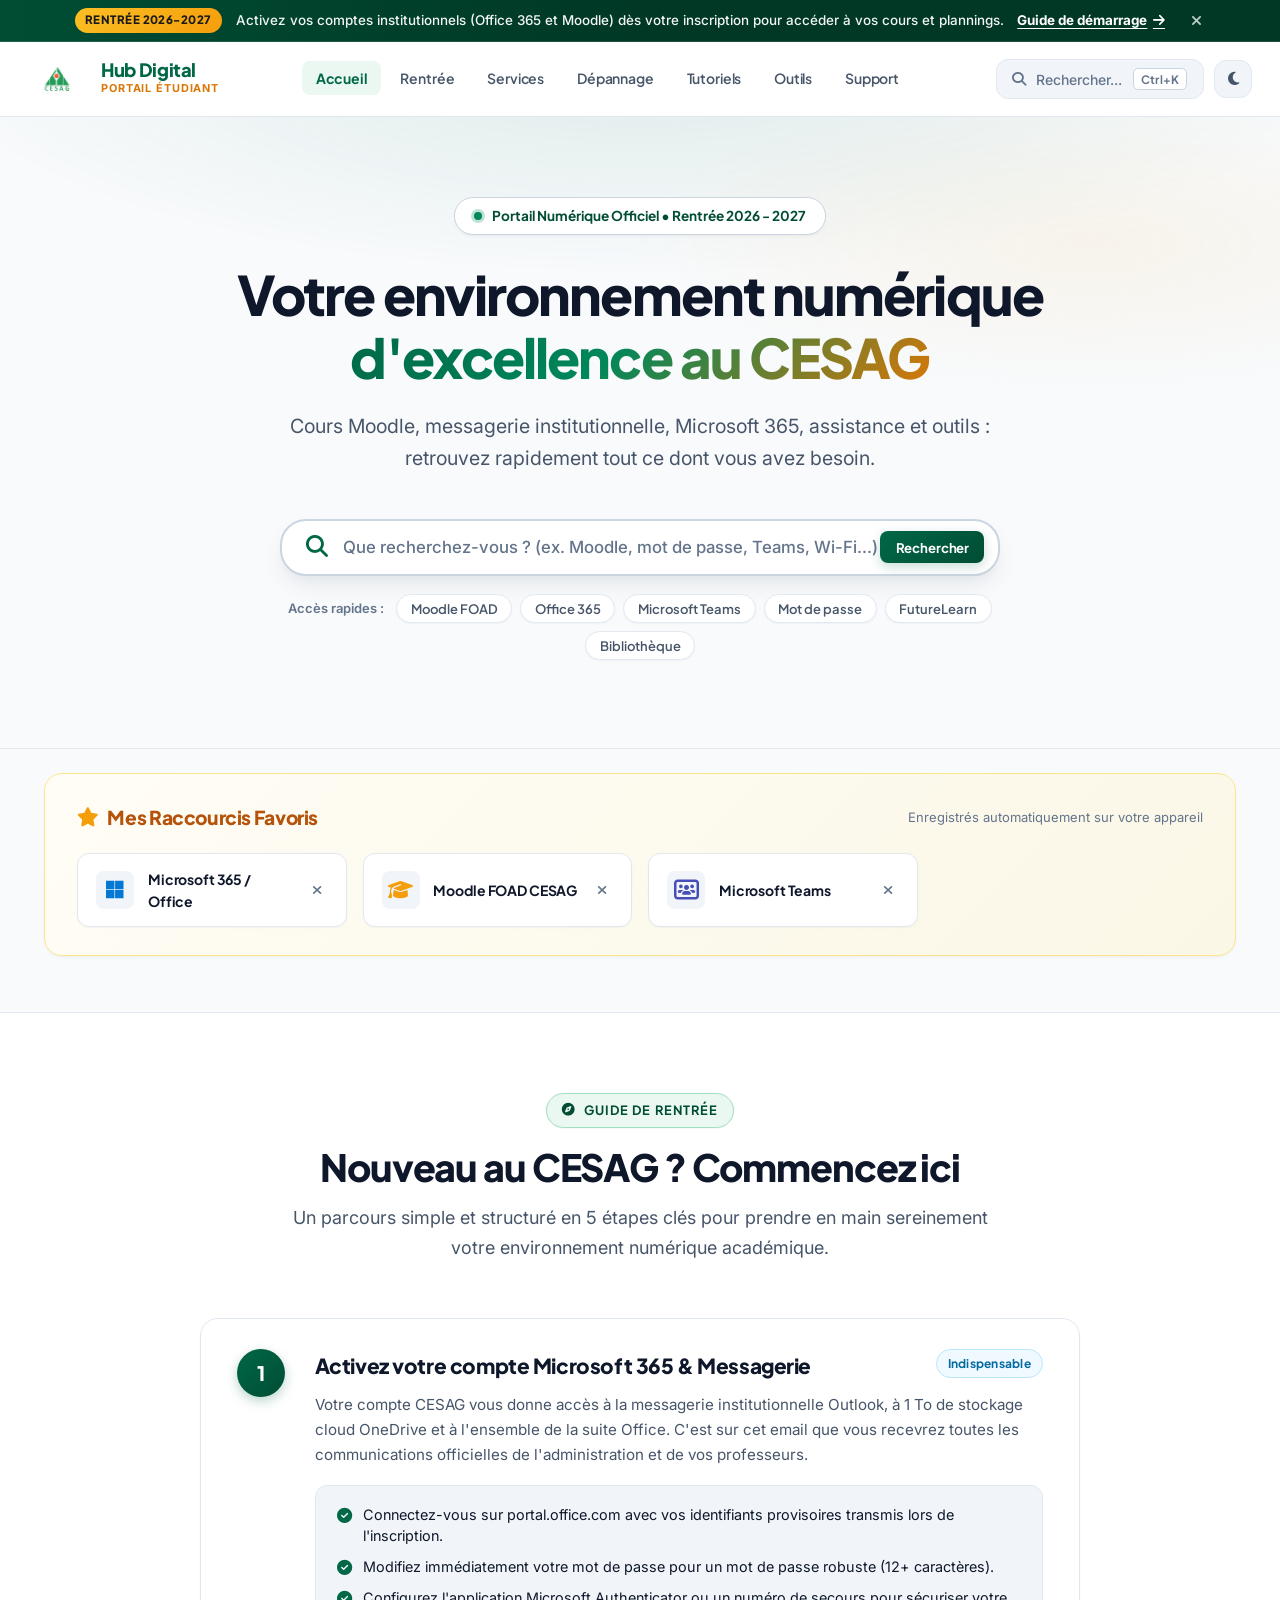
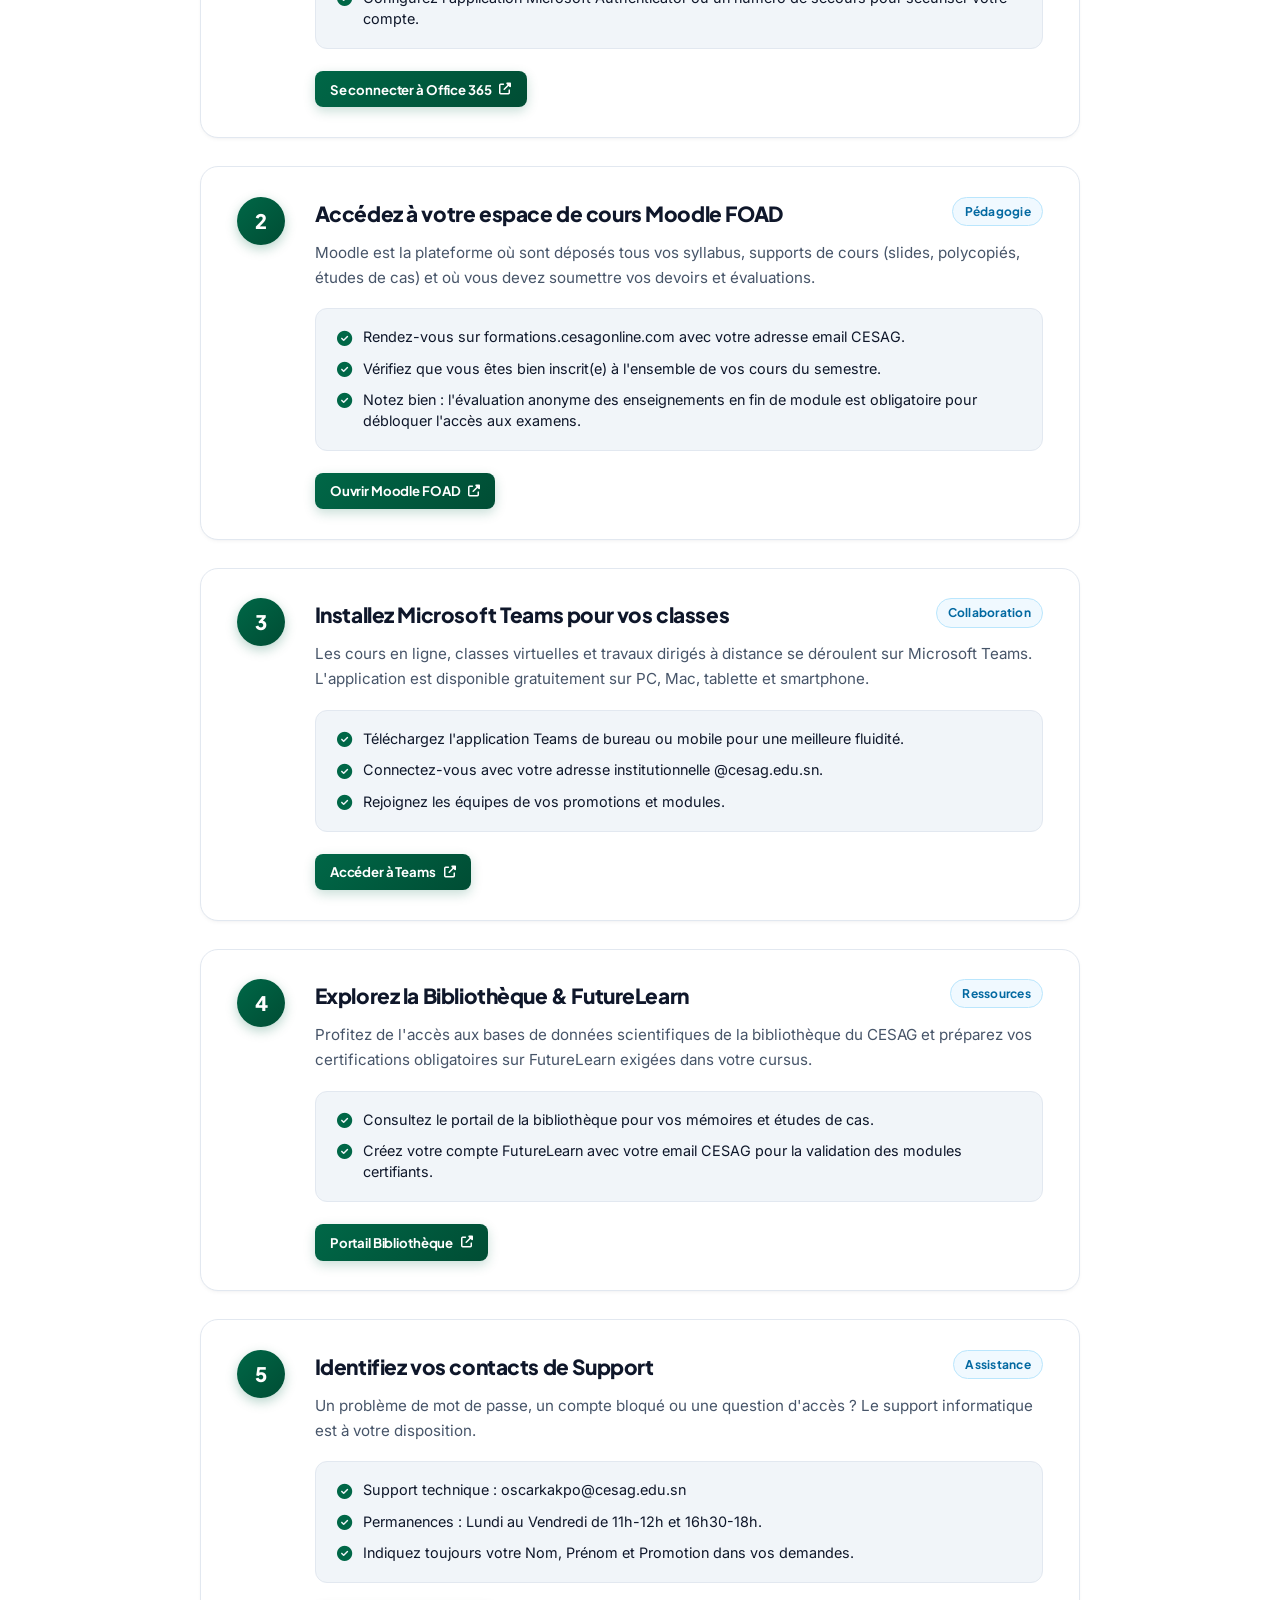
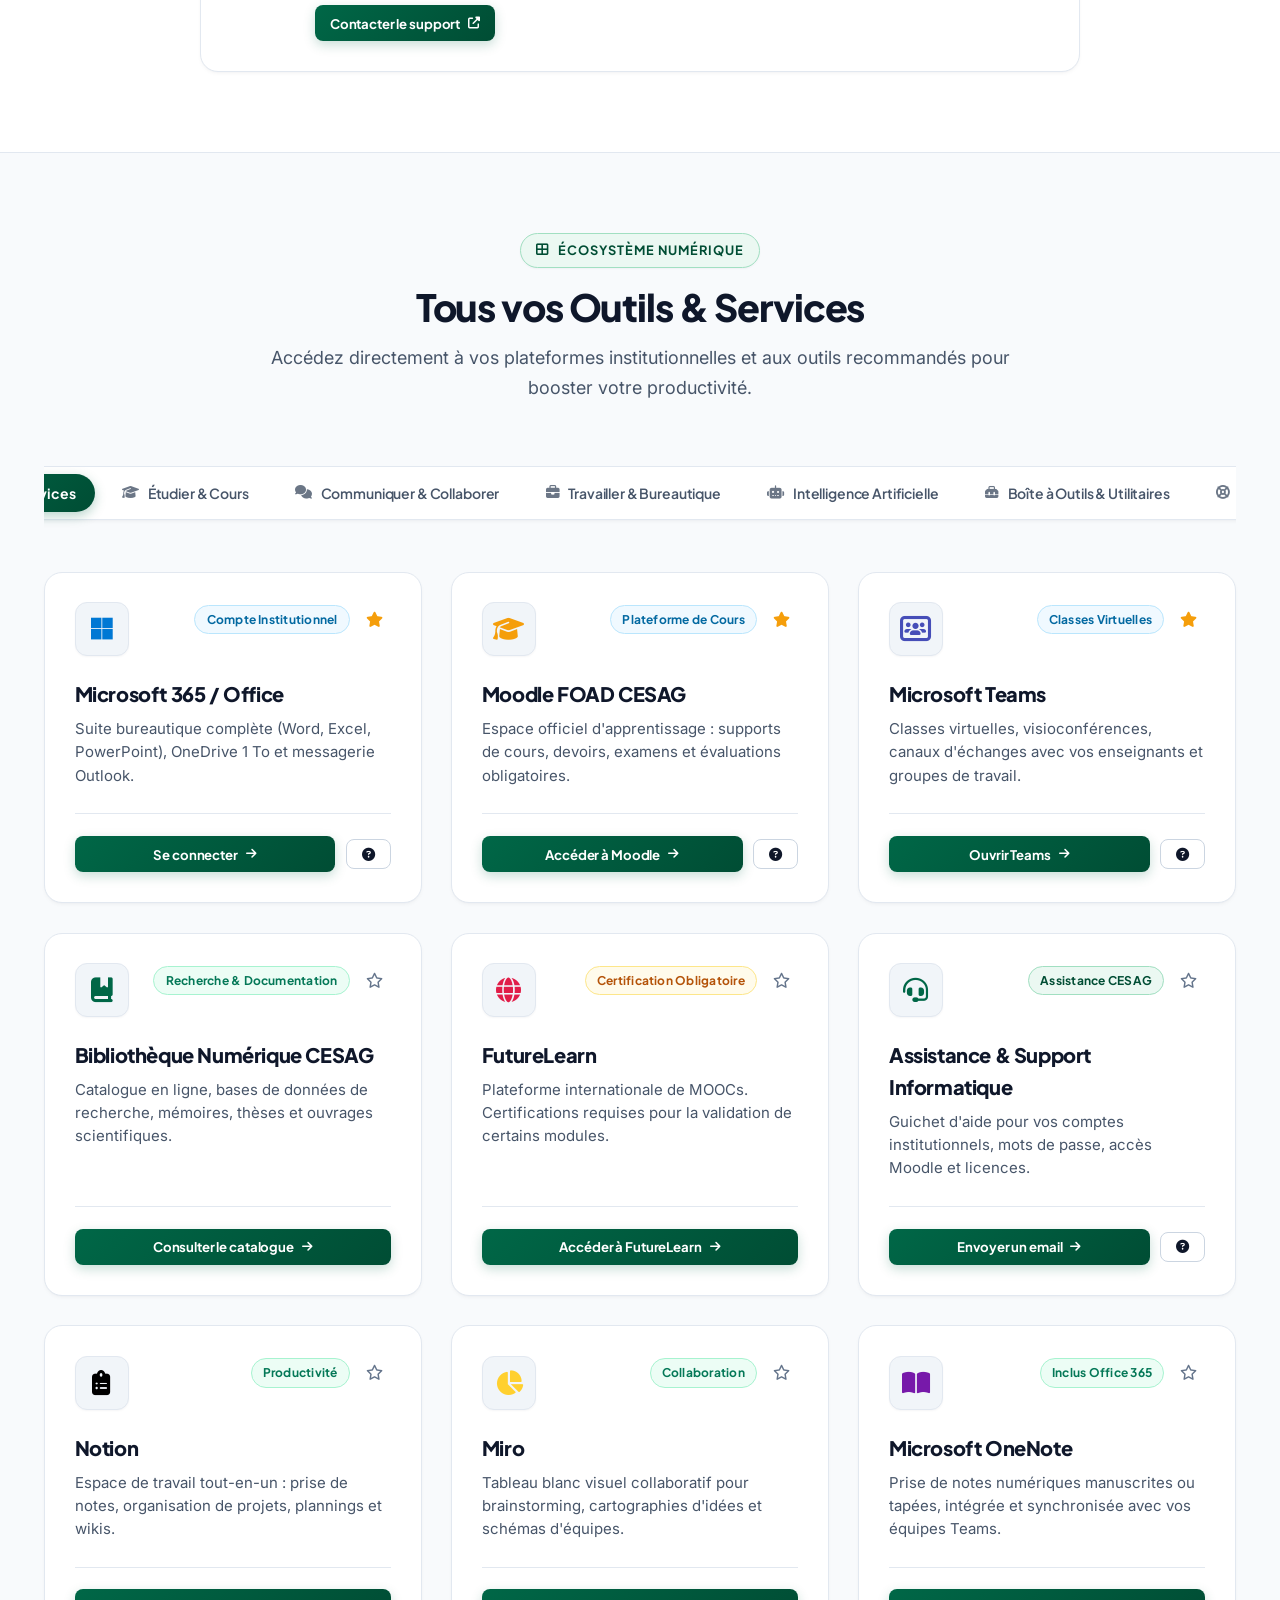
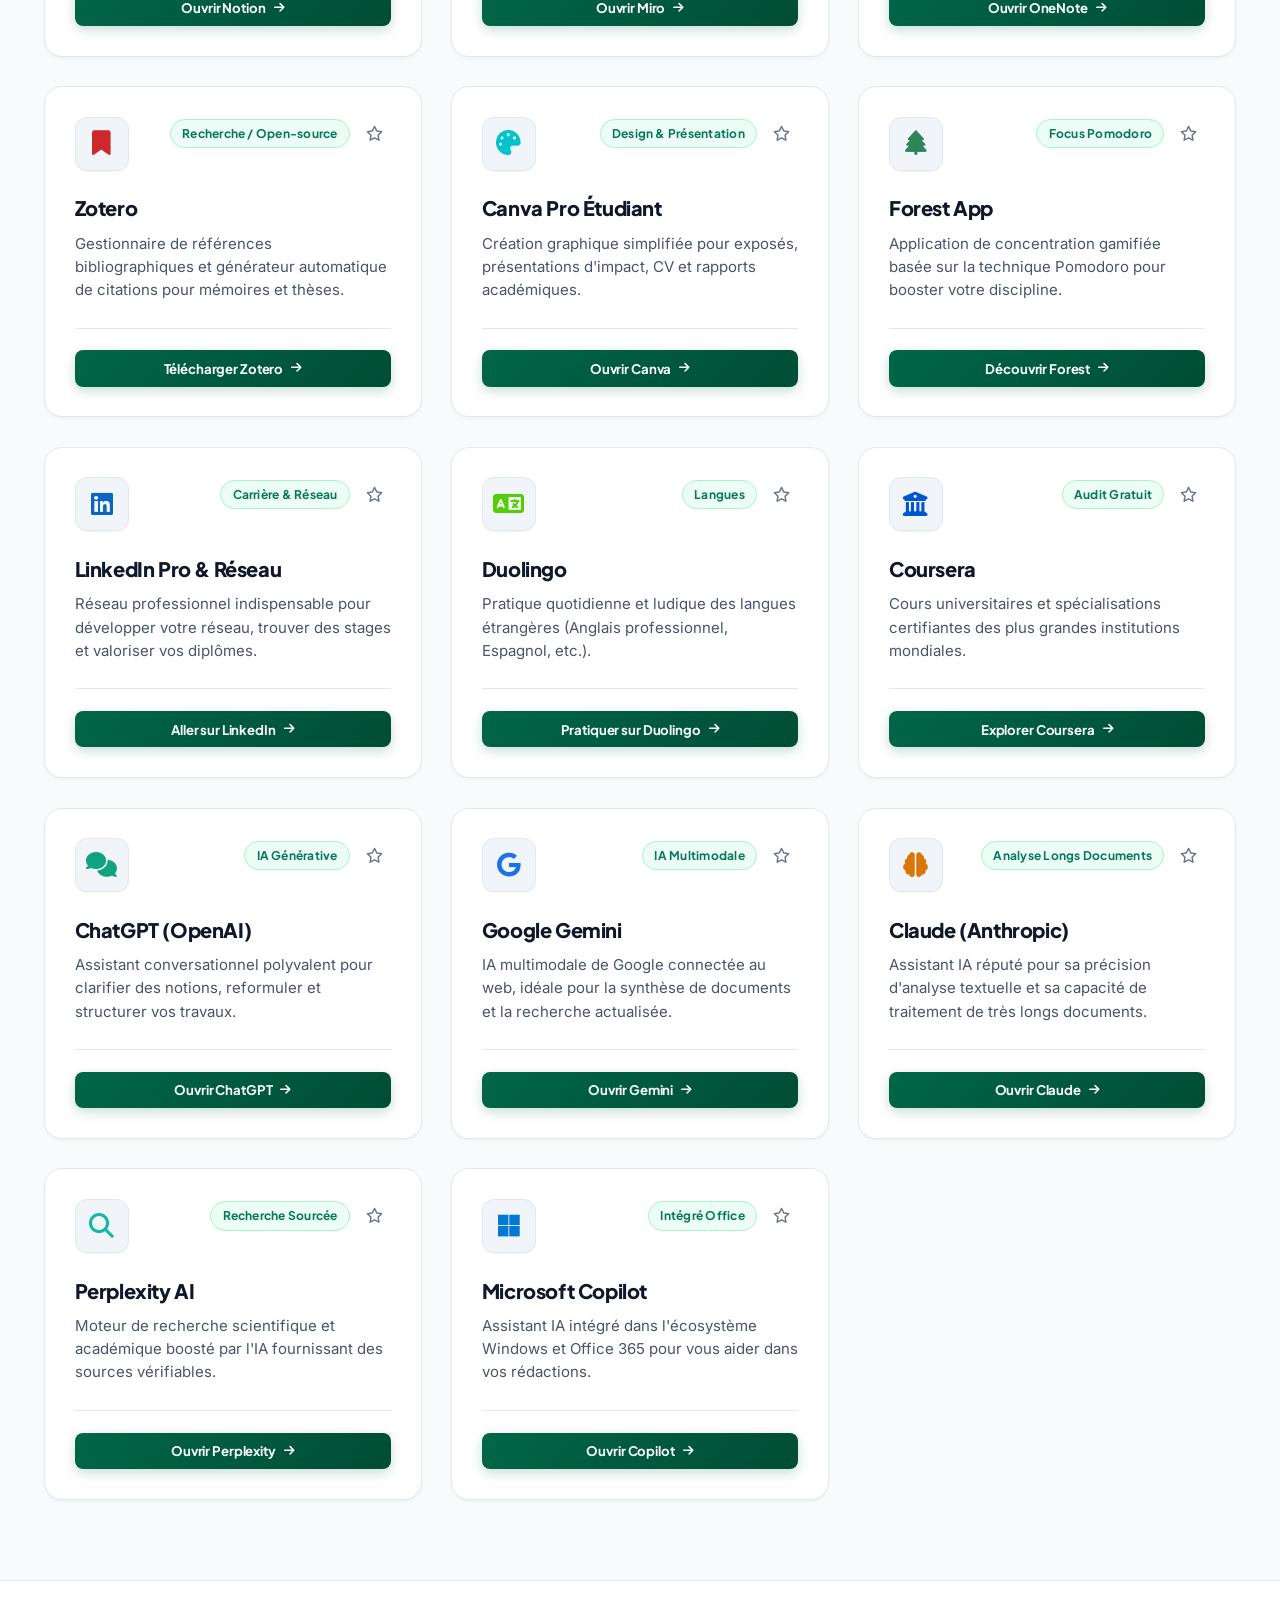
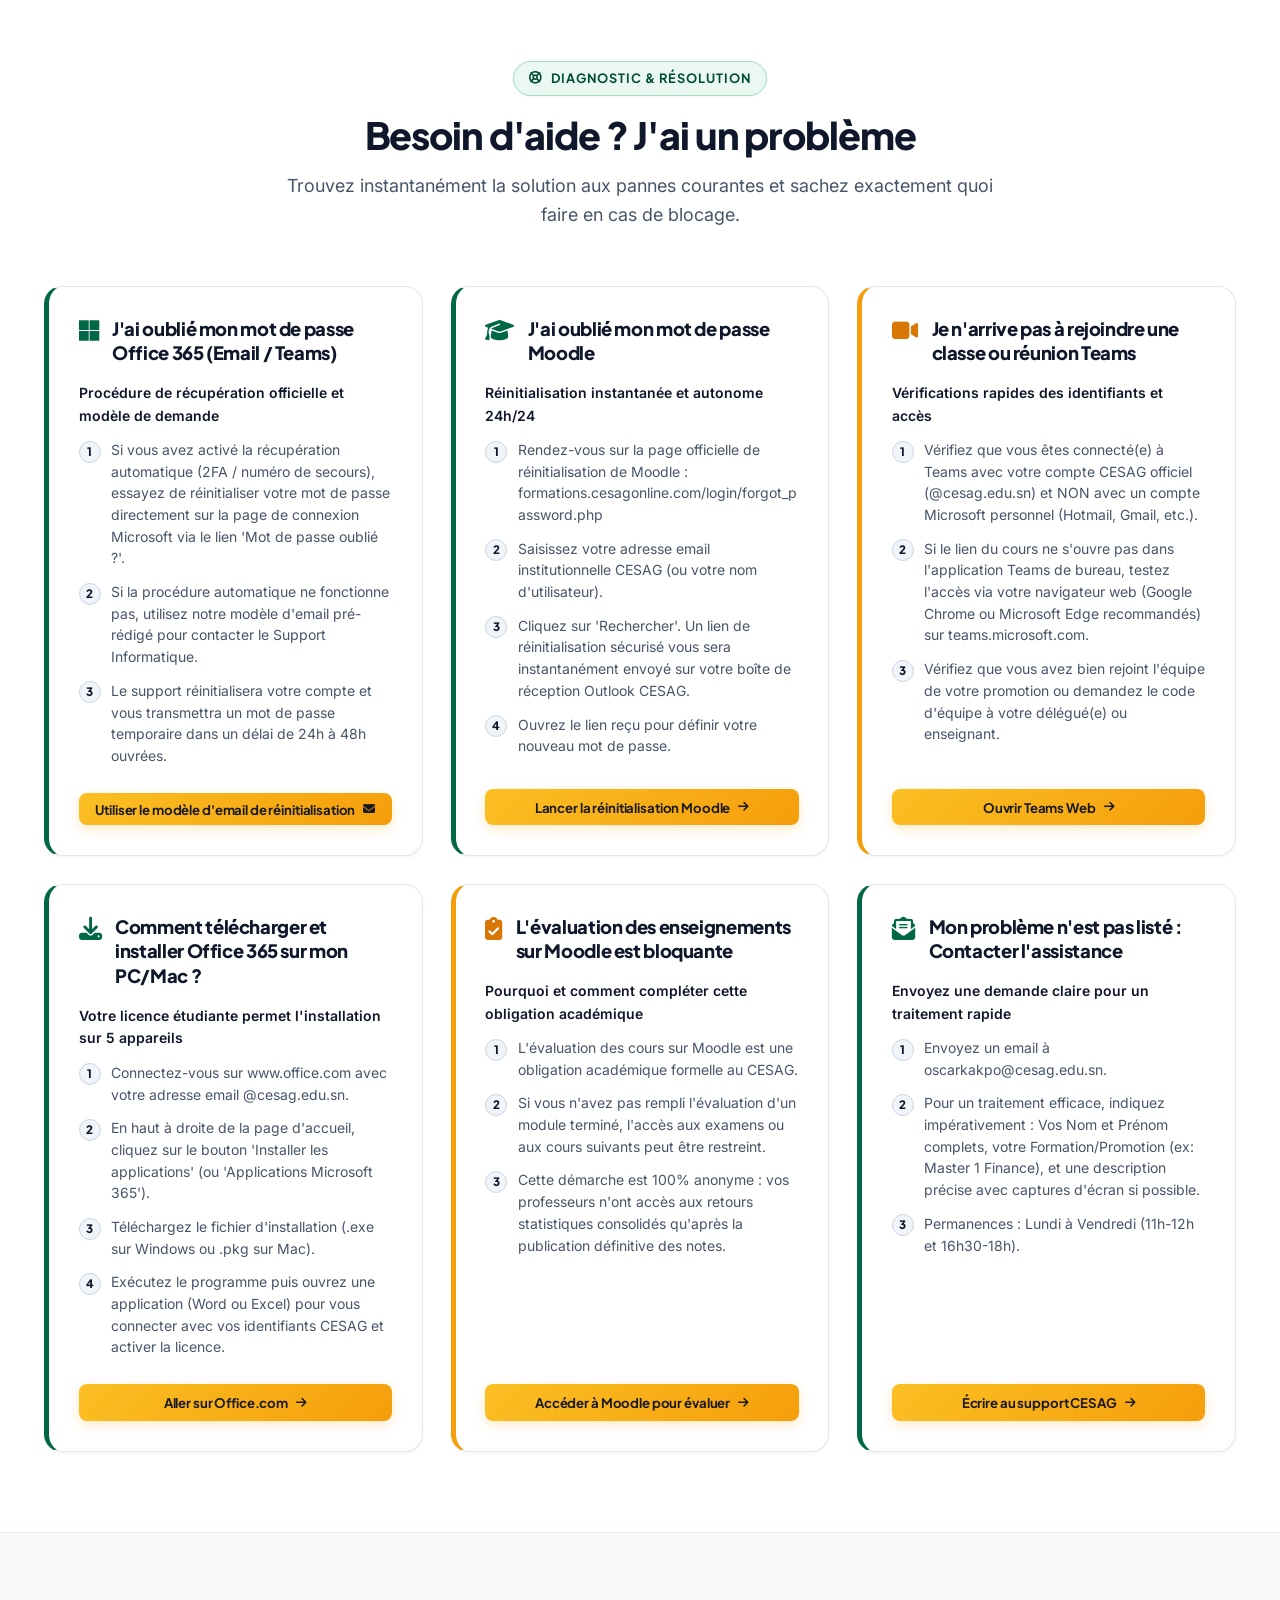
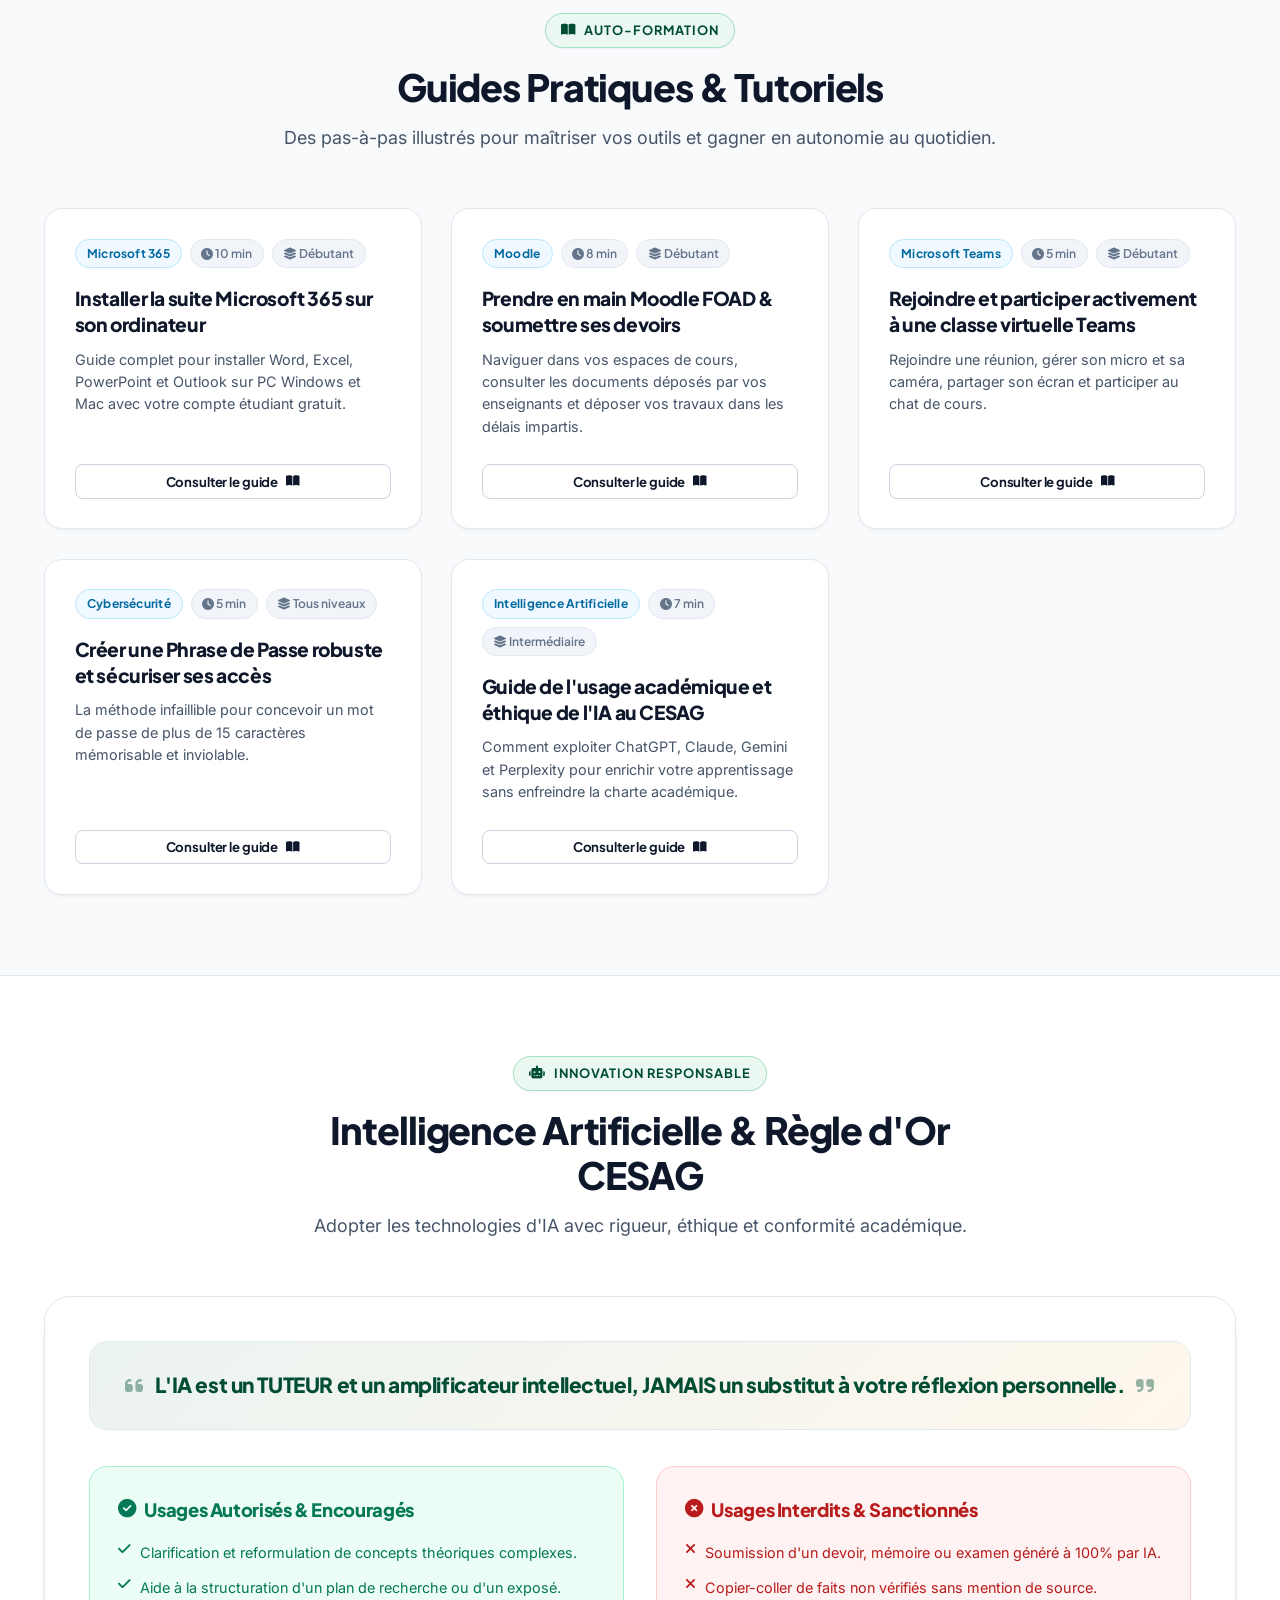
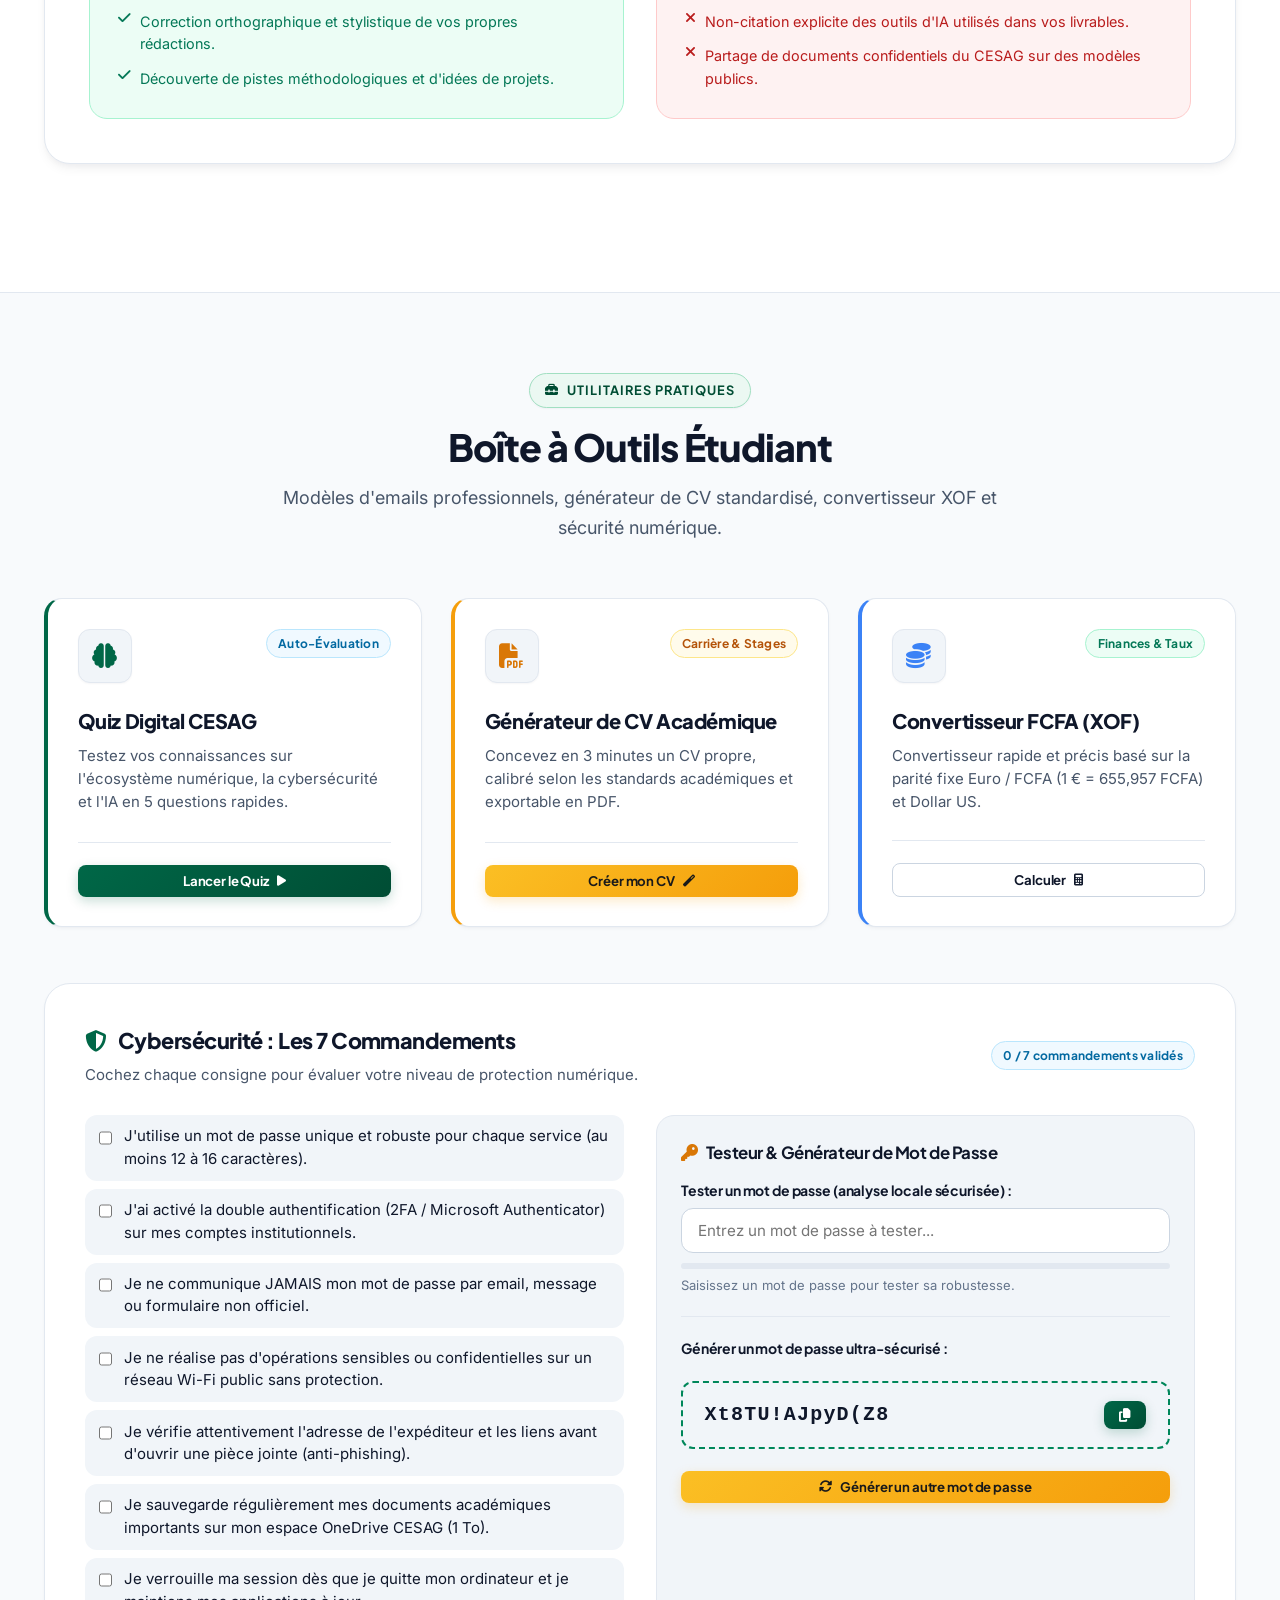
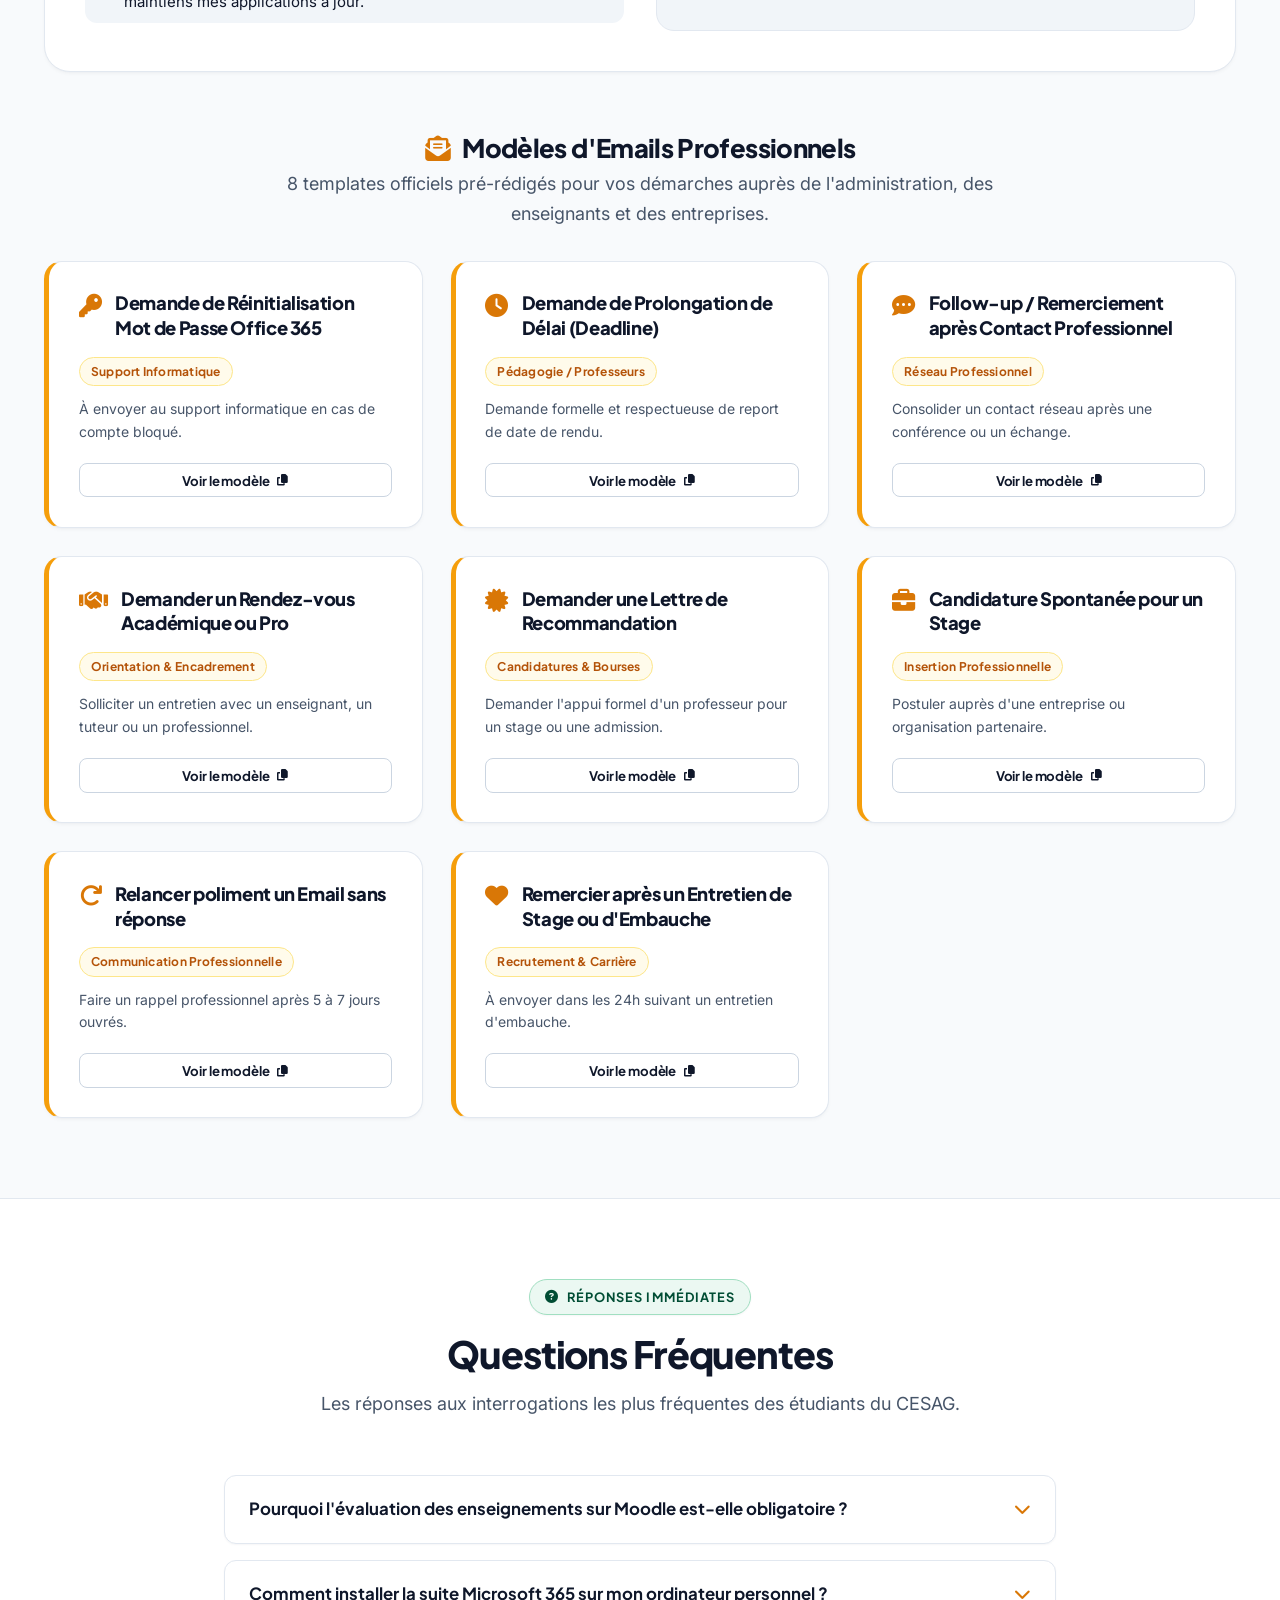
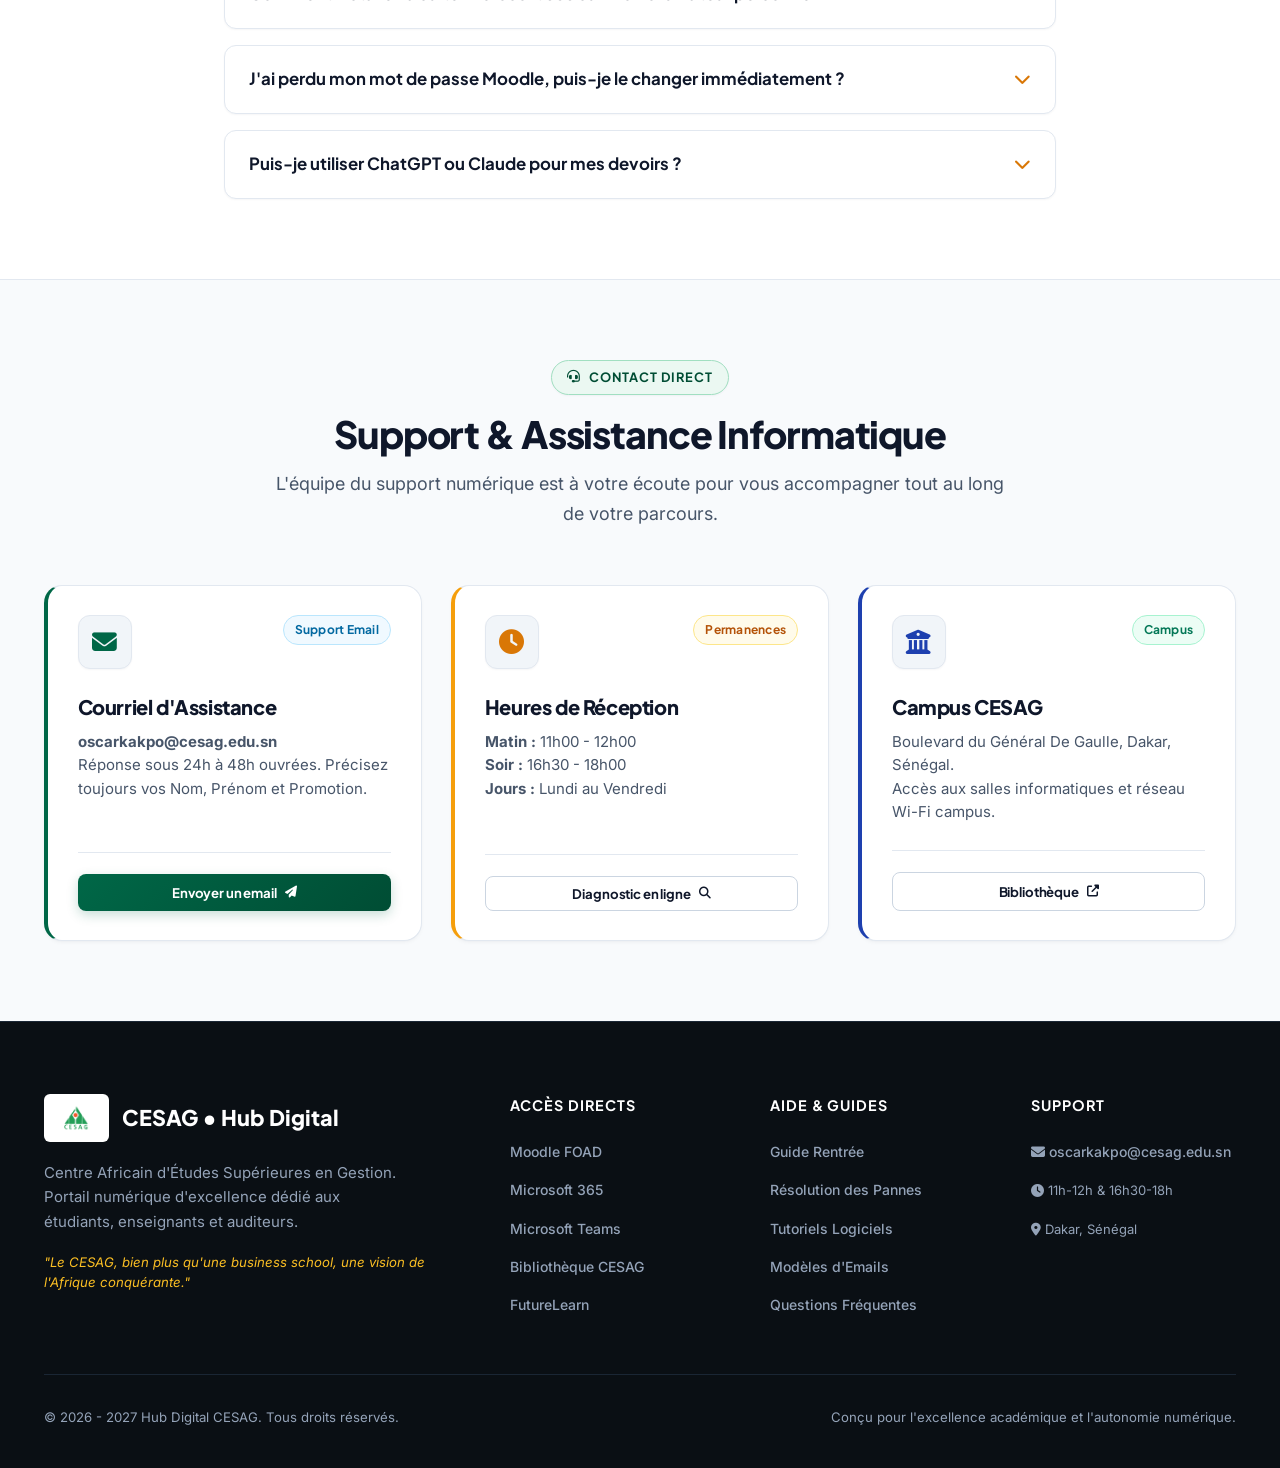
==== commit 81e8fd60: "Rend le Hub responsive : plus de débordement horizontal sur mobile Co-Authored-By: Claude Sonnet 5.5" ====
--- a/index.html
+++ b/index.html
@@ -328,7 +328,7 @@
             <span class="badge tag-essential" id="cyberProgressCounter">0 / 7 commandements validés</span>
           </div>
 
-          <div style="display: grid; grid-template-columns: 1fr 1fr; gap: 2rem;" class="ai-columns-grid">
+          <div class="ai-columns-grid">
             <div id="cyberChecklist"></div>
 
             <div style="background-color: var(--bg-surface-alt); padding: 1.5rem; border-radius: var(--radius-lg); border: 1px solid var(--border-subtle);">
--- a/css/main.css
+++ b/css/main.css
@@ -888,6 +888,116 @@
   }
 }
 
+/* --------------------------------------------------------------------------
+   Ajustements mobiles (aucun défilement horizontal de la page)
+   -------------------------------------------------------------------------- */
+html, body {
+  max-width: 100%;
+  overflow-x: clip;
+}
+
+img, video, svg {
+  max-width: 100%;
+}
+
+.hero-search-input,
+.search-modal-input {
+  min-width: 0;
+}
+
+.brand-logo {
+  min-width: 0;
+}
+
+main p, main li, main strong, main a {
+  overflow-wrap: anywhere;
+}
+
+@media (max-width: 1080px) {
+  .header-container {
+    gap: 0.75rem;
+  }
+
+  .category-nav-wrapper {
+    justify-content: flex-start;
+  }
+
+  .category-pills {
+    margin: 0 auto;
+  }
+}
+
+@media (max-width: 640px) {
+  .header-container {
+    gap: 0.5rem;
+  }
+
+  .brand-logo {
+    gap: 0.55rem;
+    flex-shrink: 1;
+  }
+
+  .brand-logo-img {
+    height: 34px;
+  }
+
+  .brand-title {
+    font-size: 1rem;
+  }
+
+  .brand-tagline {
+    font-size: 0.6rem;
+    letter-spacing: 0.04em;
+  }
+
+  .header-actions {
+    gap: 0.4rem;
+  }
+
+  .container {
+    padding-left: 1rem;
+    padding-right: 1rem;
+  }
+
+  .hero-pill {
+    max-width: 100%;
+    text-align: left;
+  }
+
+  .hero-search-box {
+    padding: 0.5rem 0.5rem 0.5rem 1rem;
+  }
+
+  .hero-search-icon {
+    font-size: 1.1rem;
+    margin-right: 0.6rem;
+  }
+
+  .hero-search-input {
+    font-size: 0.95rem;
+  }
+
+  .hero-search-box .btn-sm {
+    flex-shrink: 0;
+    padding-left: 0.85rem;
+    padding-right: 0.85rem;
+  }
+
+  .nav-menu {
+    padding: 1rem;
+  }
+}
+
+@media (max-width: 380px) {
+  .brand-tagline {
+    display: none;
+  }
+
+  .hero-title {
+    font-size: 1.75rem;
+  }
+}
+
 @media (prefers-reduced-motion: reduce) {
   *, *::before, *::after {
     animation-duration: 0.01ms !important;
--- a/css/components.css
+++ b/css/components.css
@@ -1072,7 +1072,7 @@
 /* Responsive adjust */
 @media (max-width: 768px) {
   .ai-columns-grid {
-    grid-template-columns: 1fr;
+    grid-template-columns: minmax(0, 1fr);
   }
 
   .onboarding-card {
@@ -1082,6 +1082,12 @@
   }
 
   .cards-grid, .trouble-grid, .tutorials-grid {
-    grid-template-columns: 1fr;
+    grid-template-columns: minmax(0, 1fr);
   }
-}
+
+  .trouble-card {
+    min-width: 0;
+    padding: 1.35rem;
+    overflow-wrap: anywhere;
+  }
+}
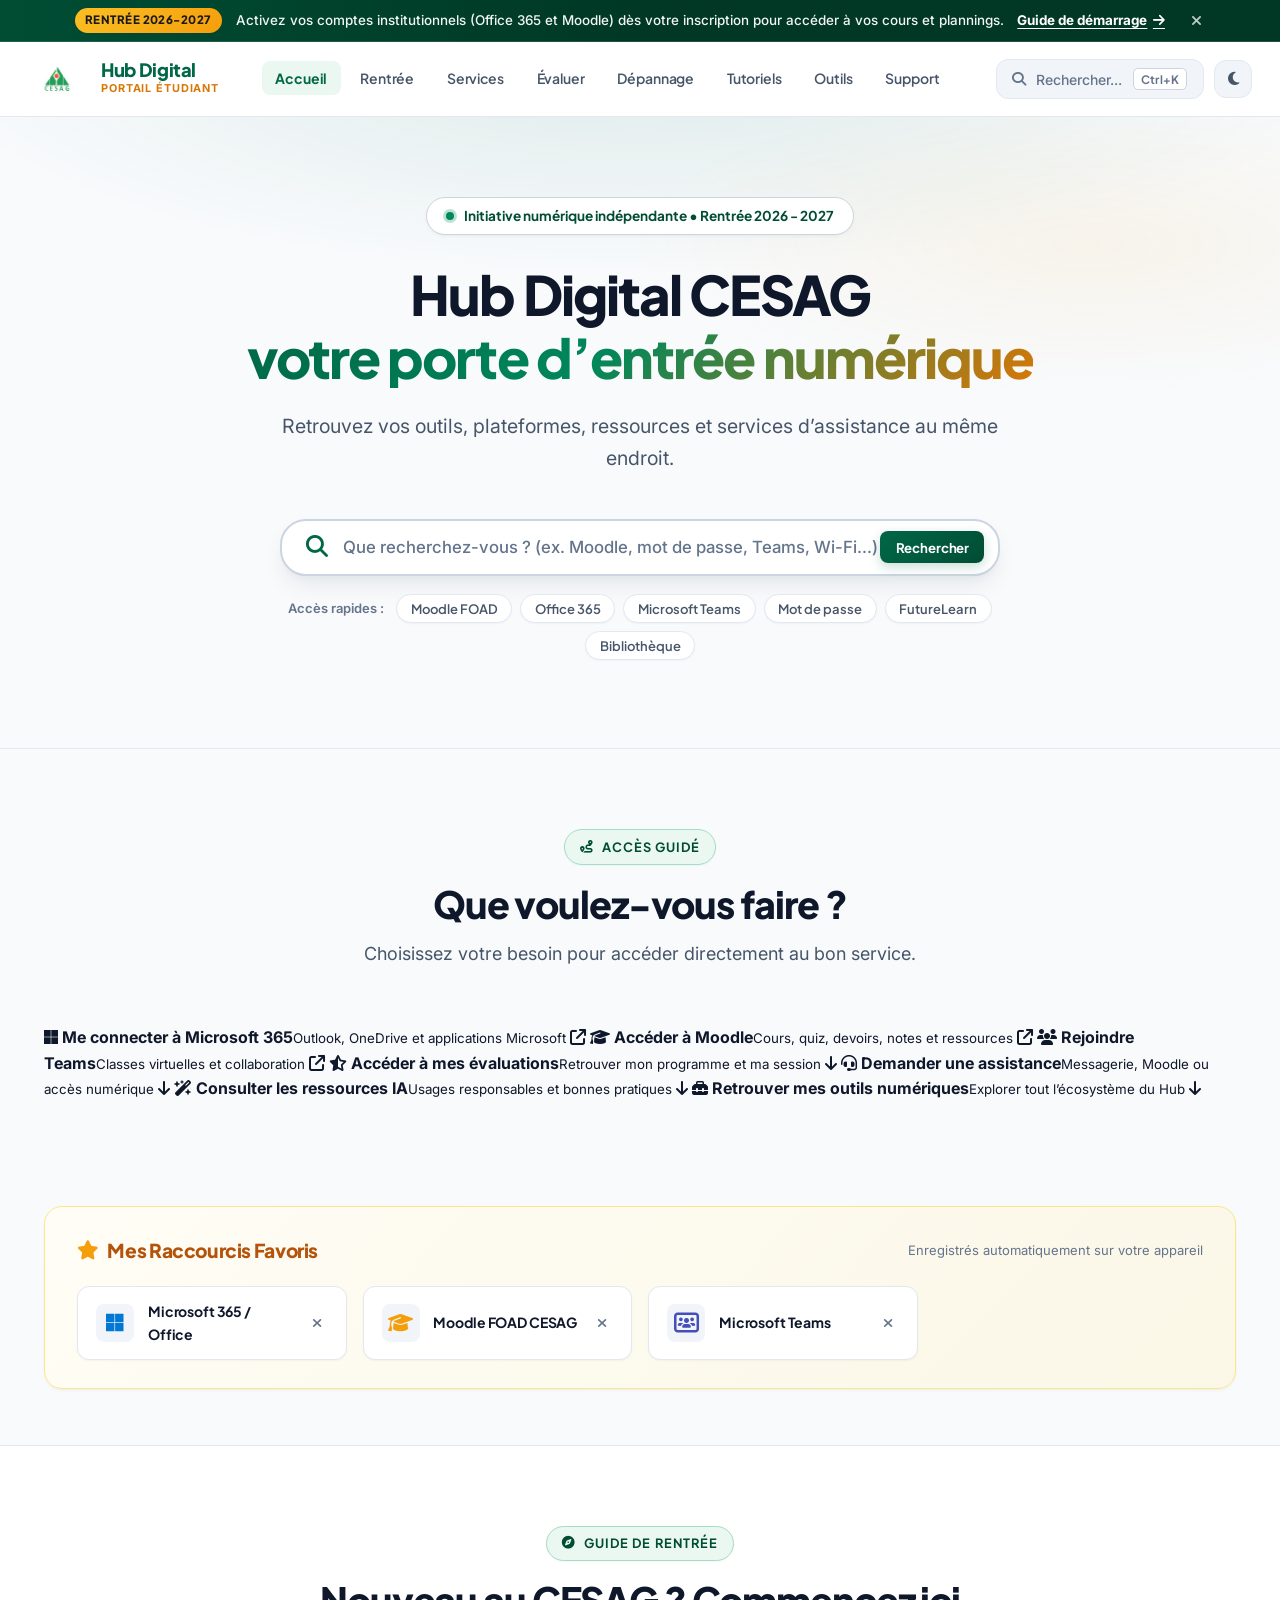
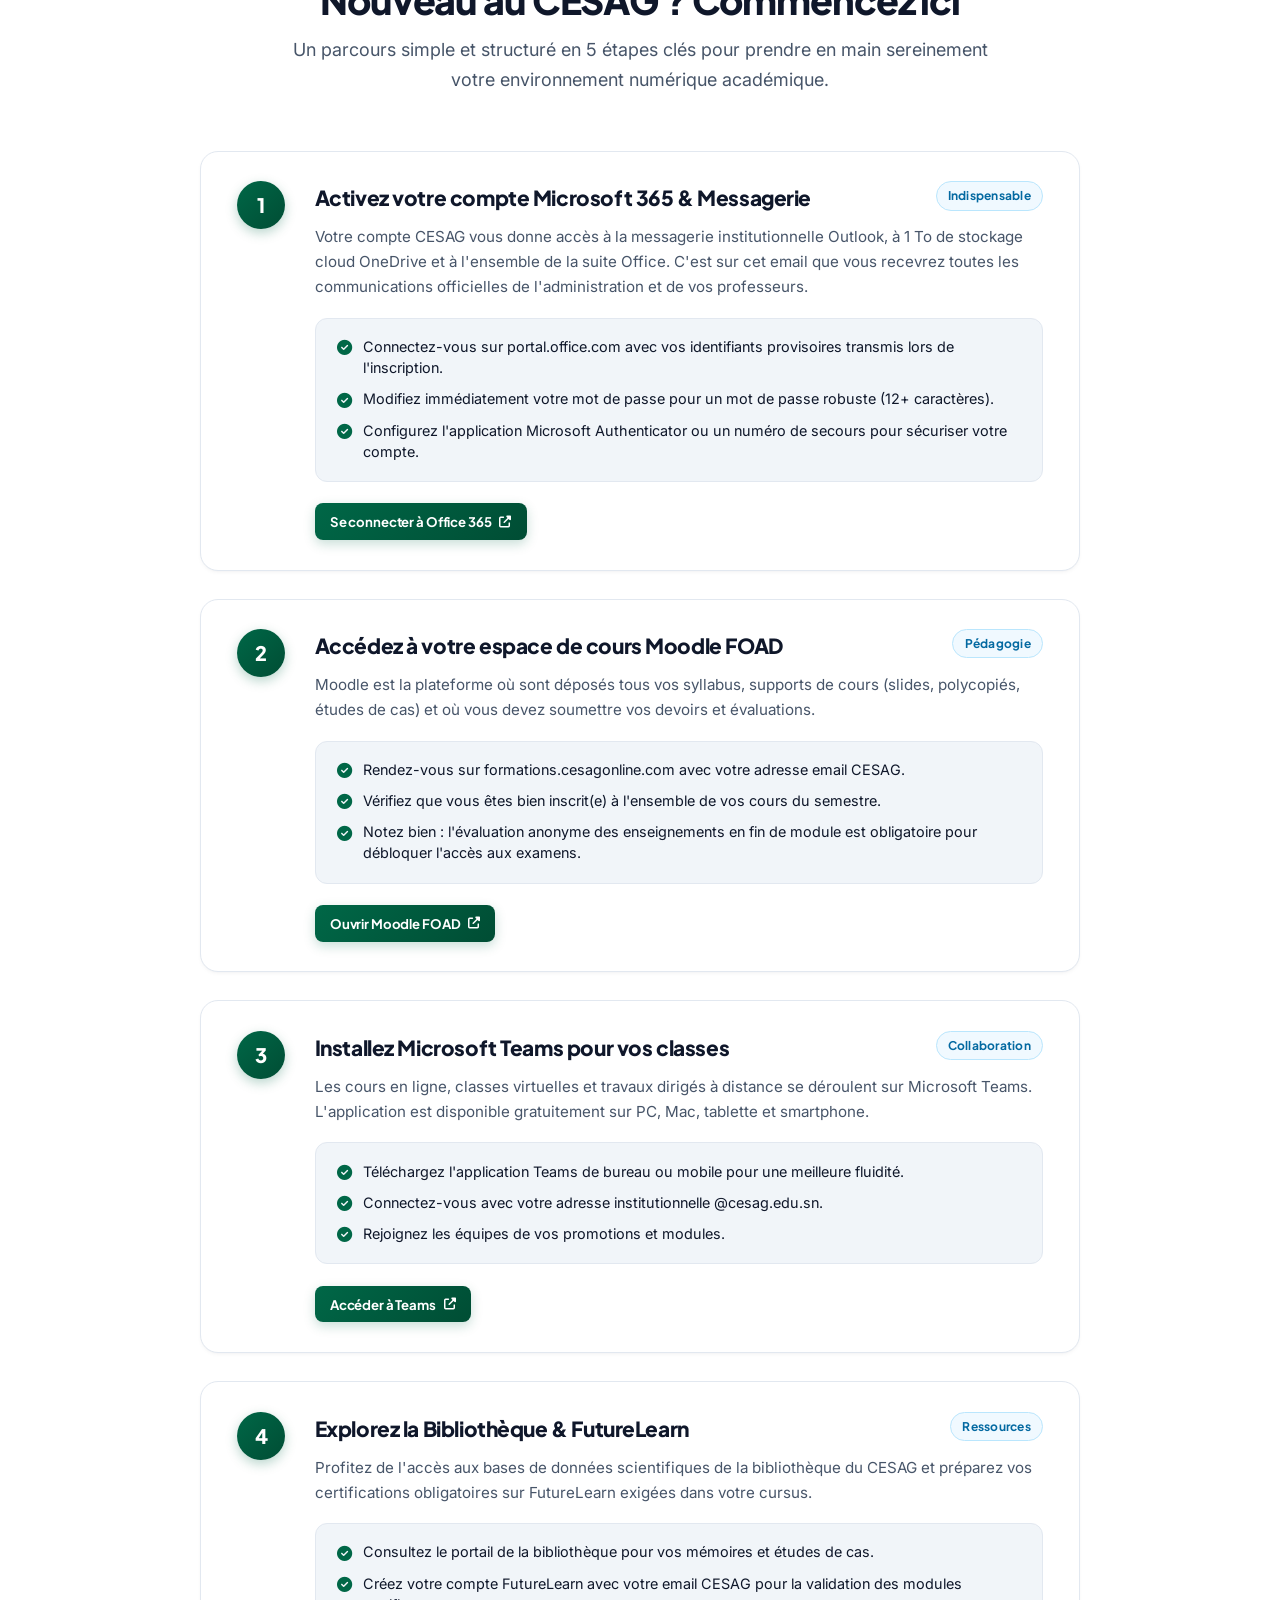
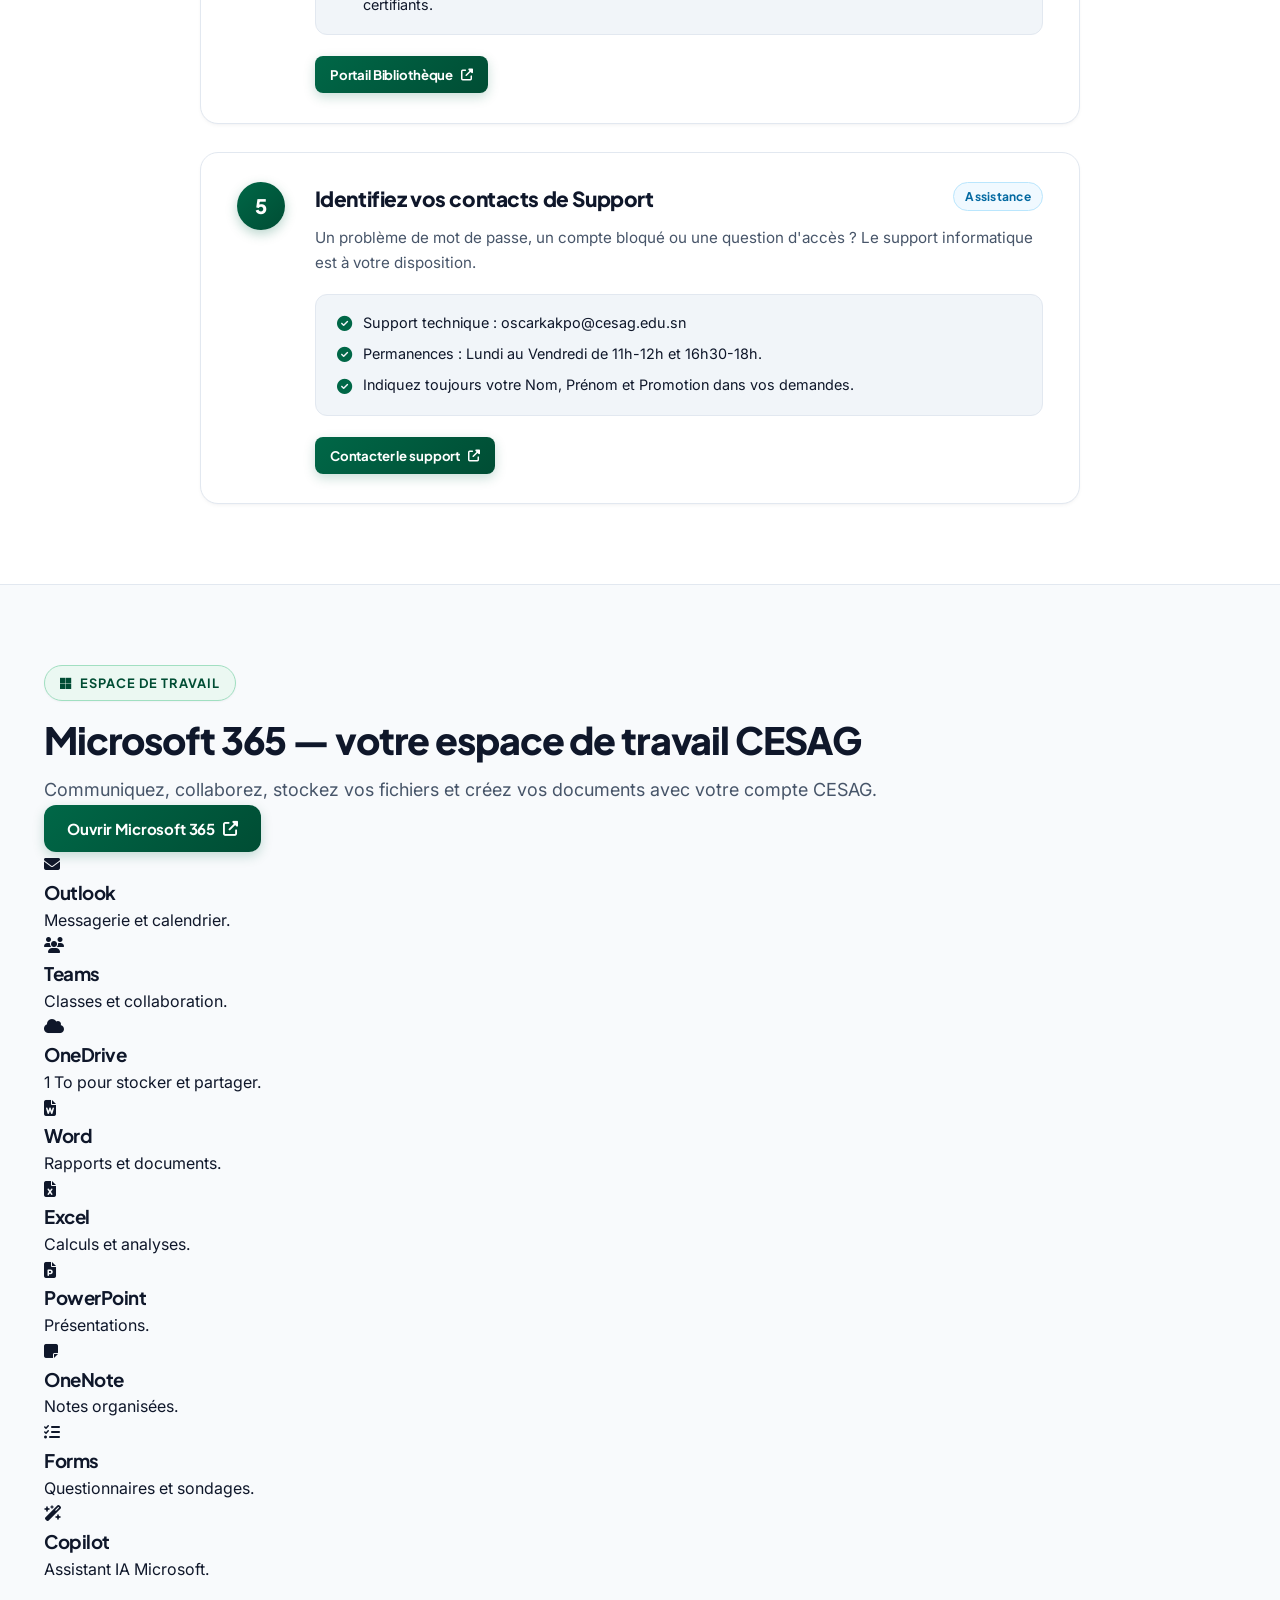
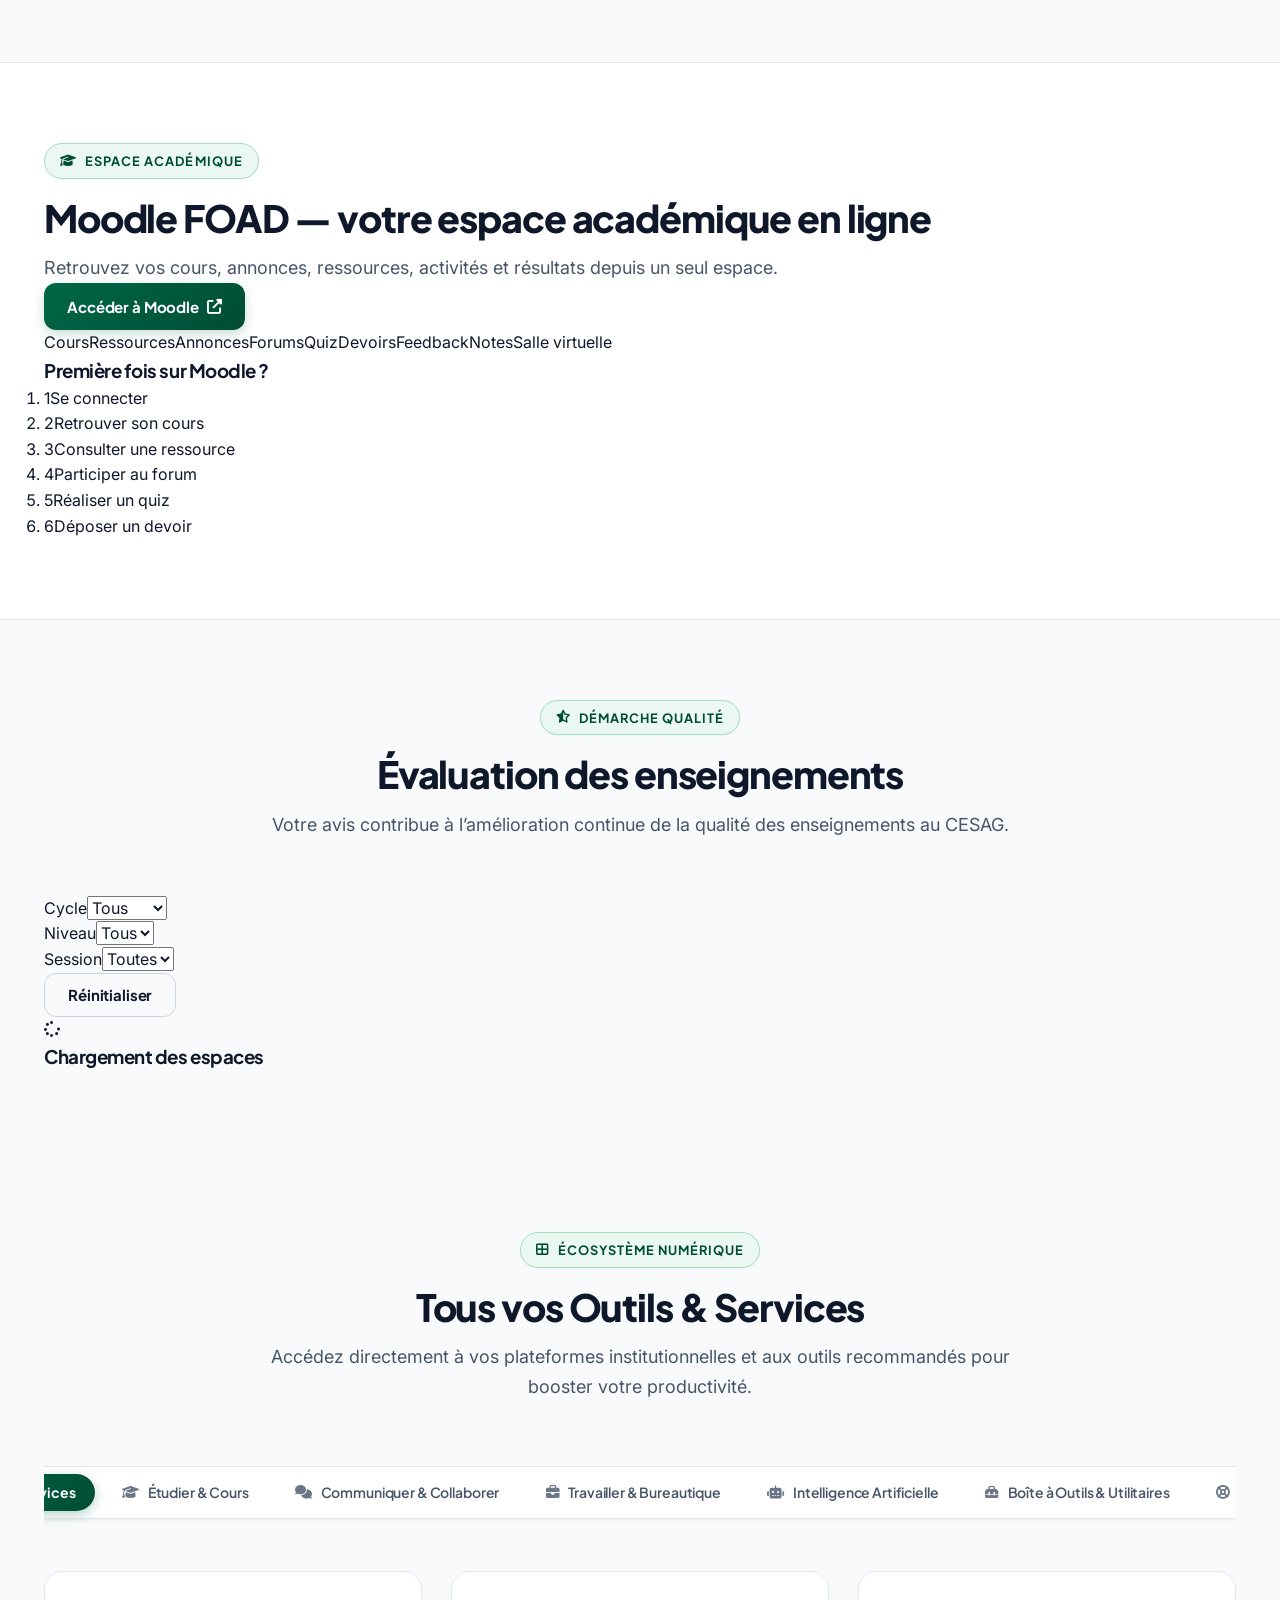
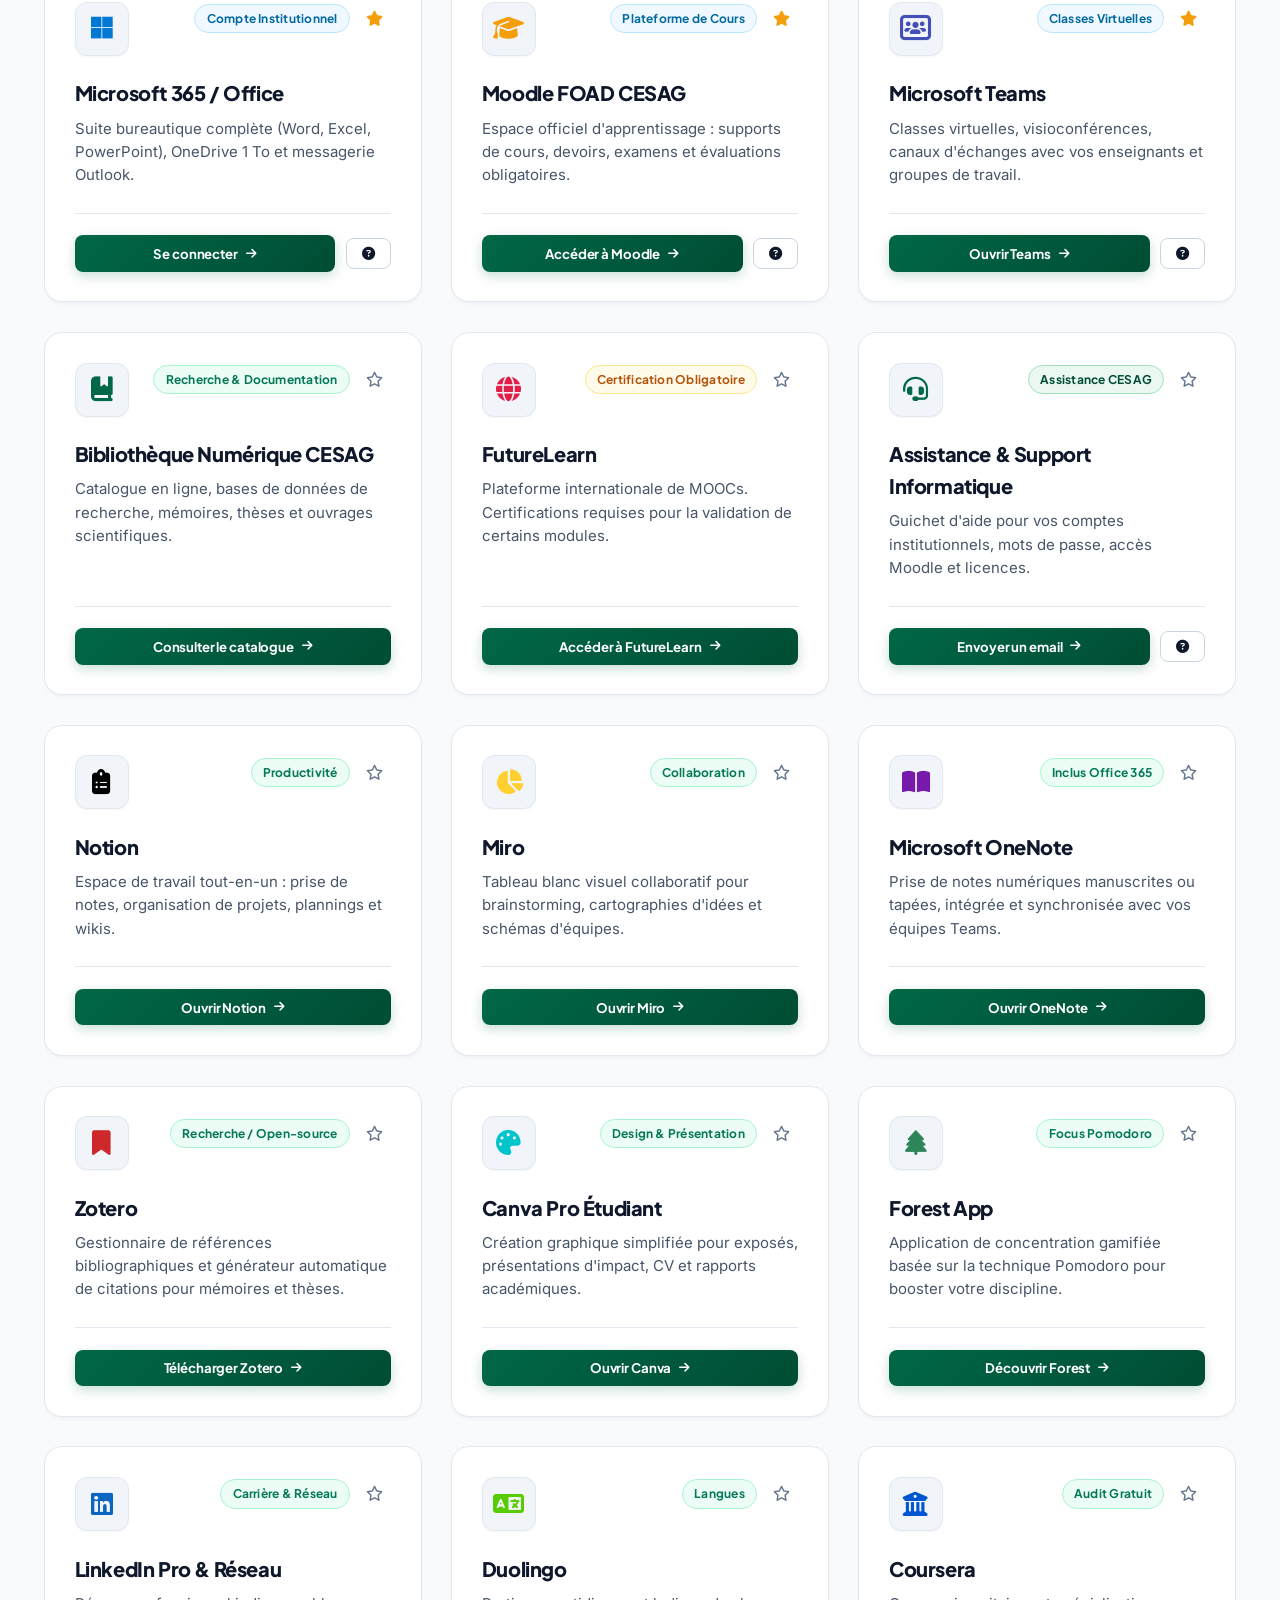
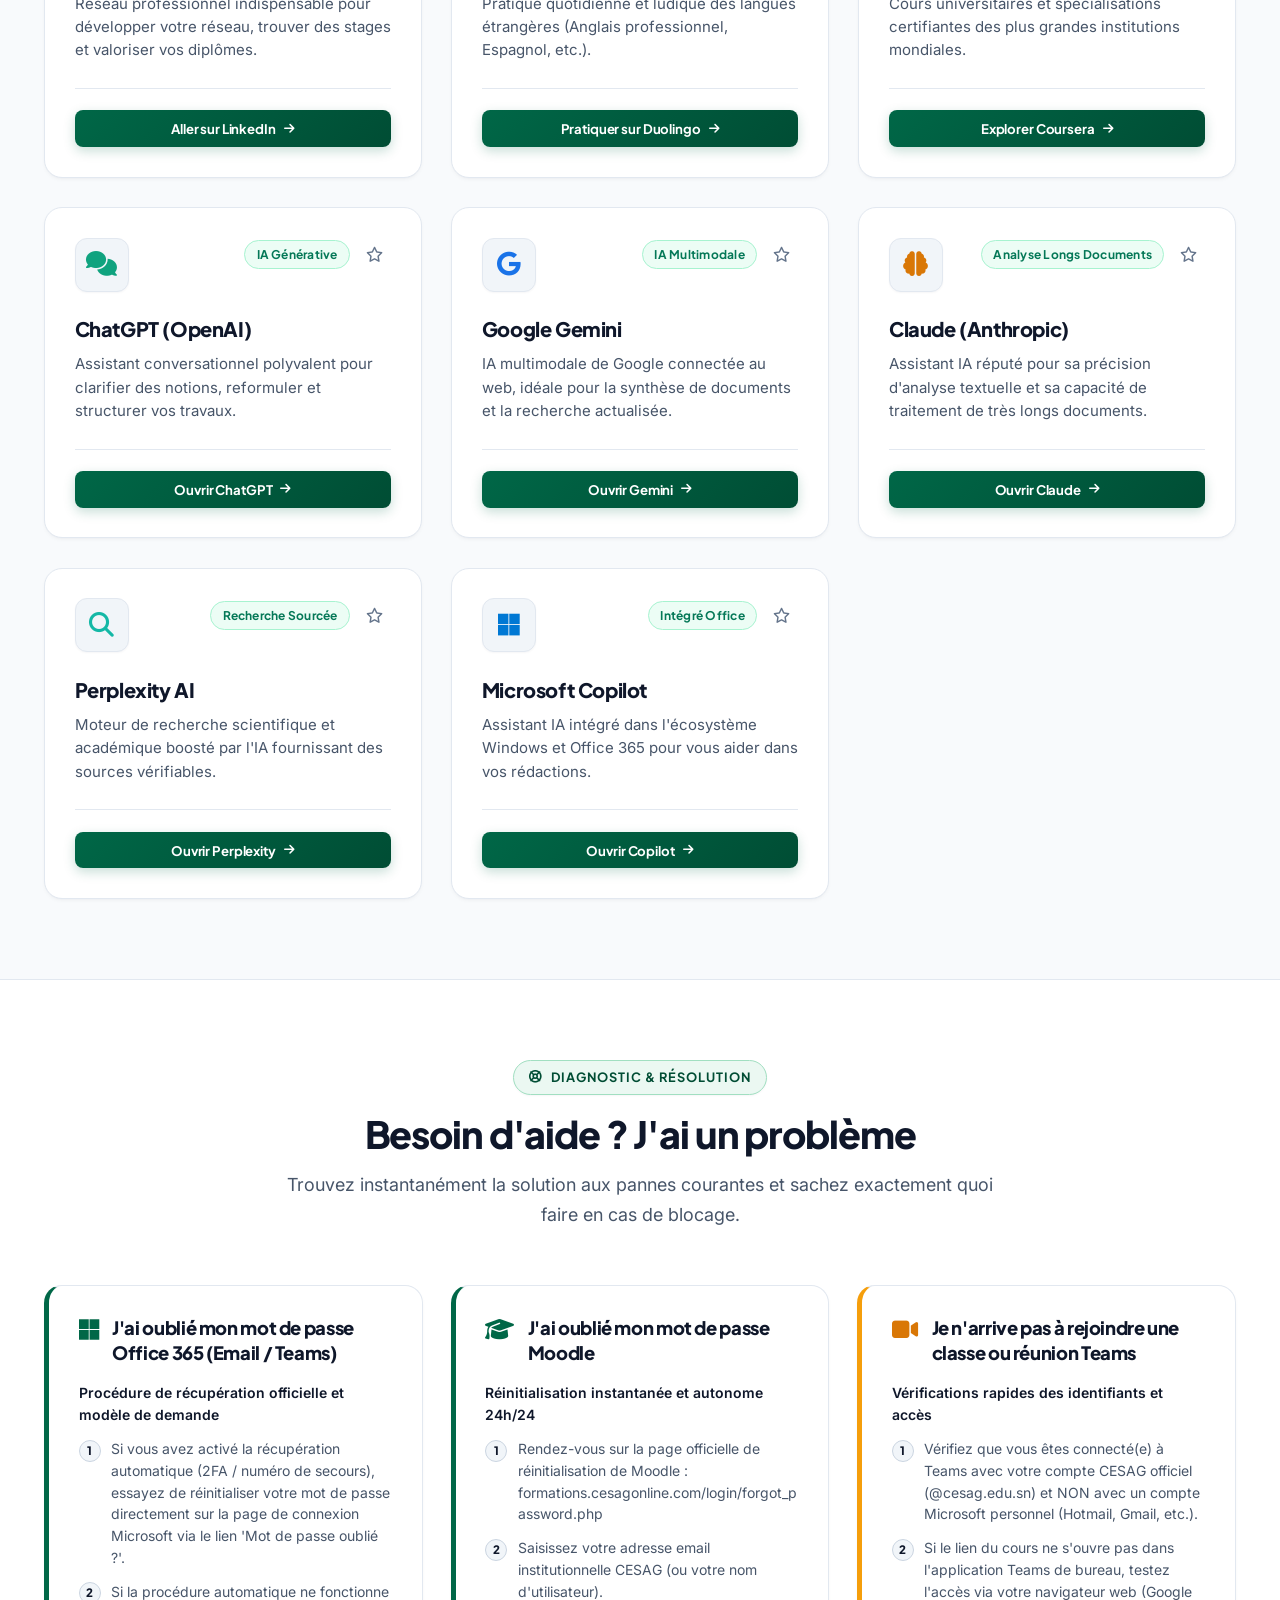
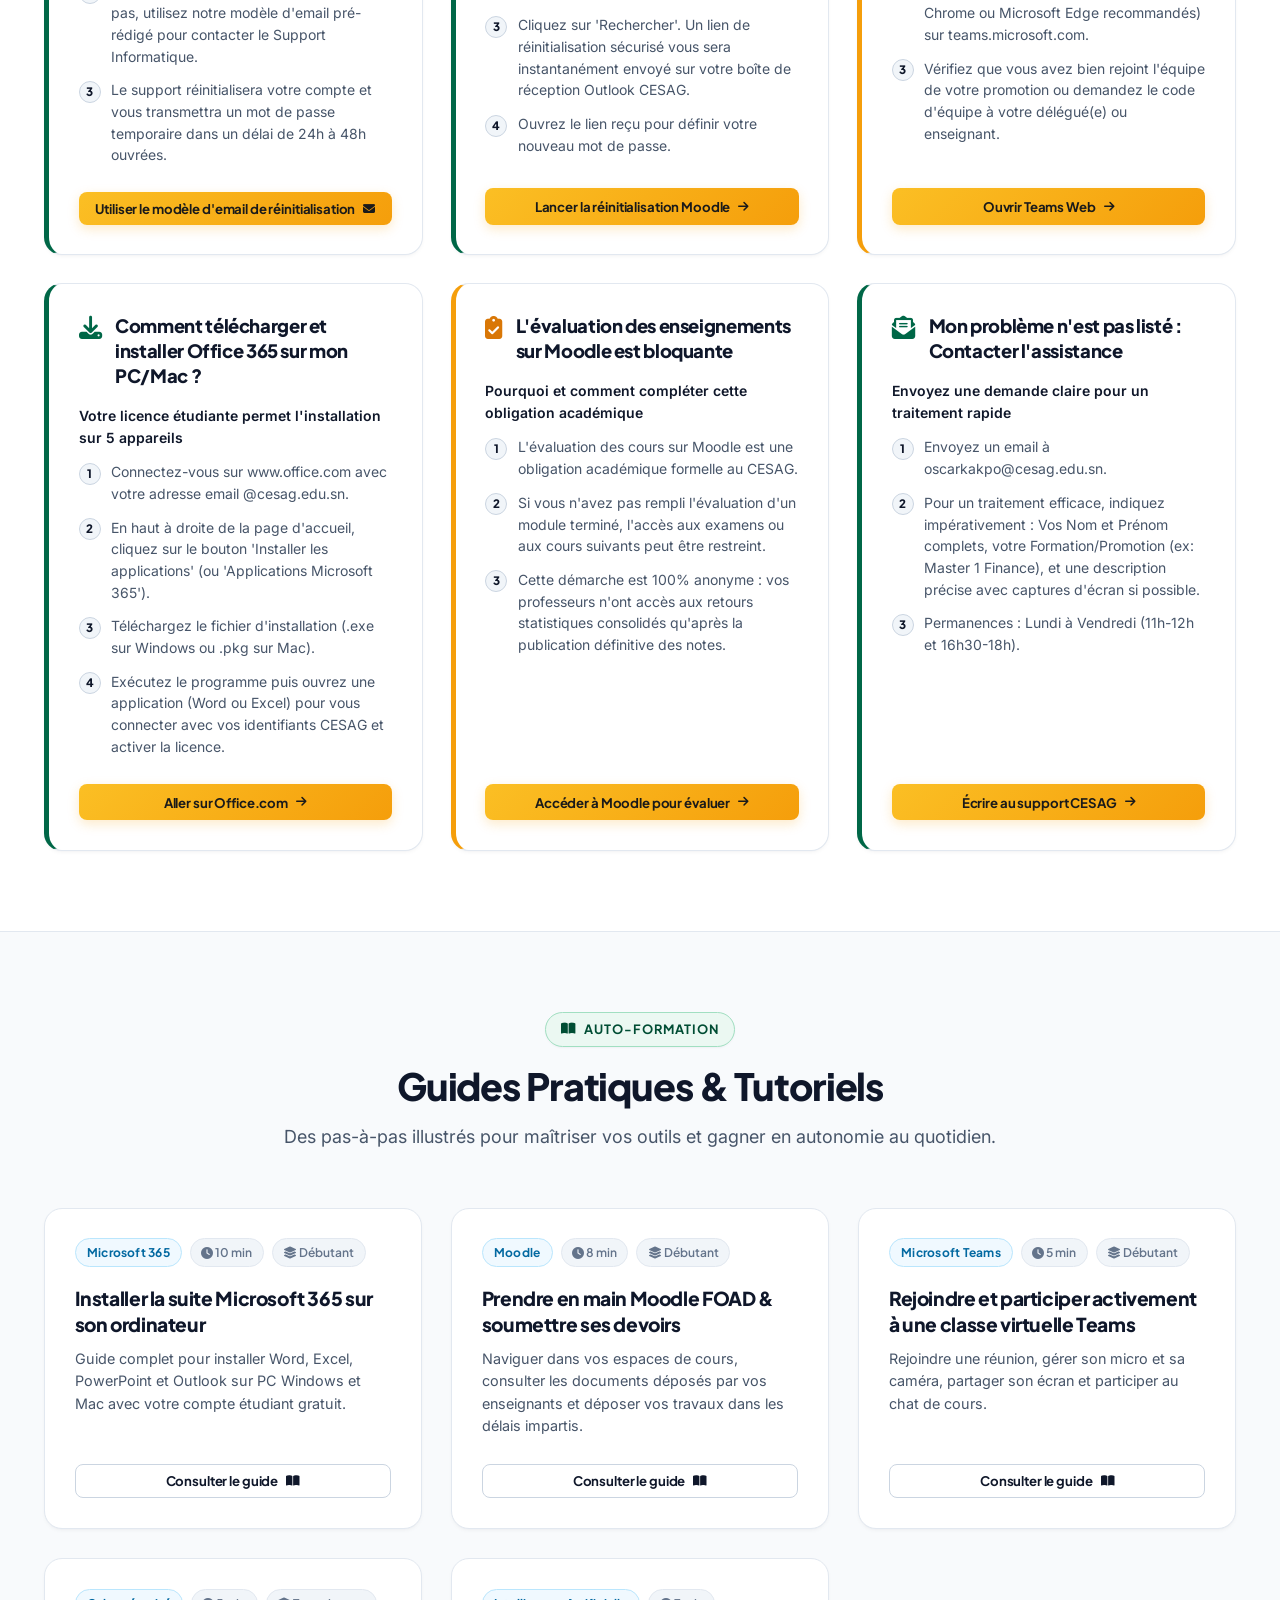
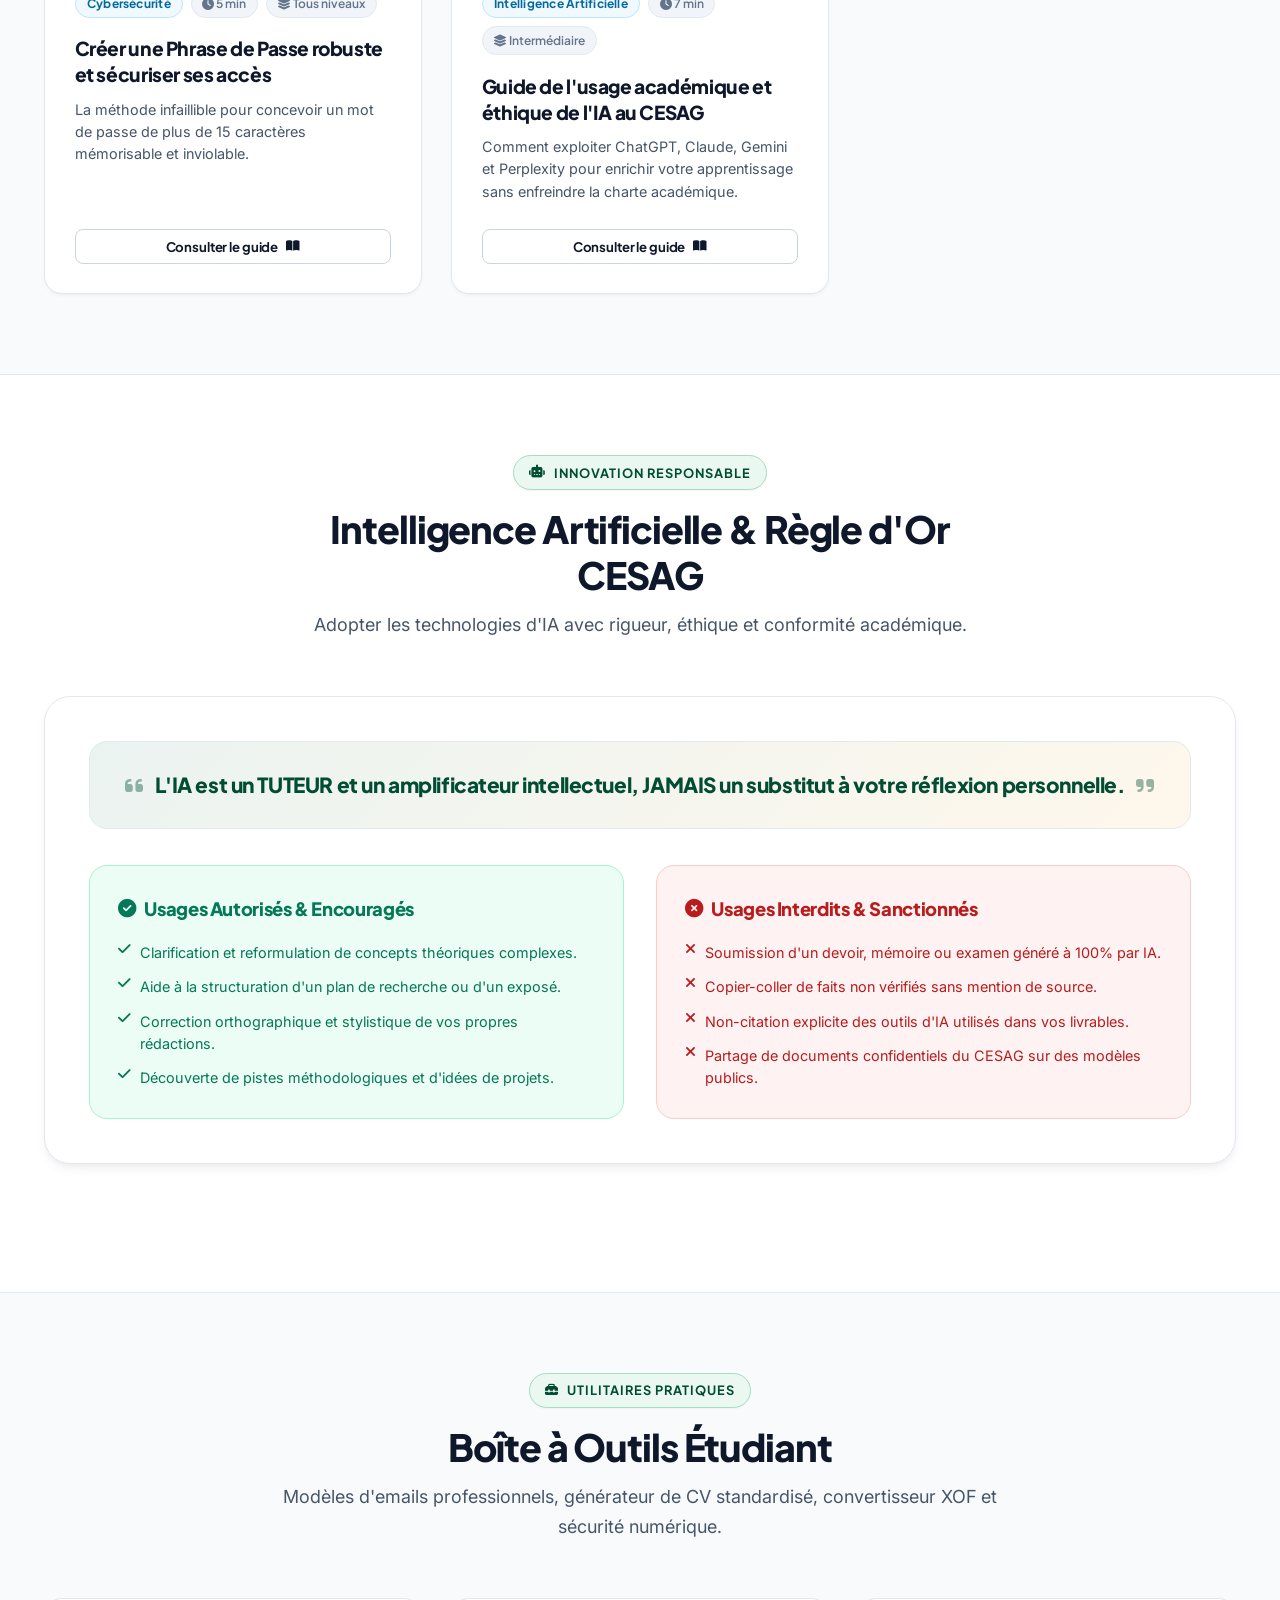
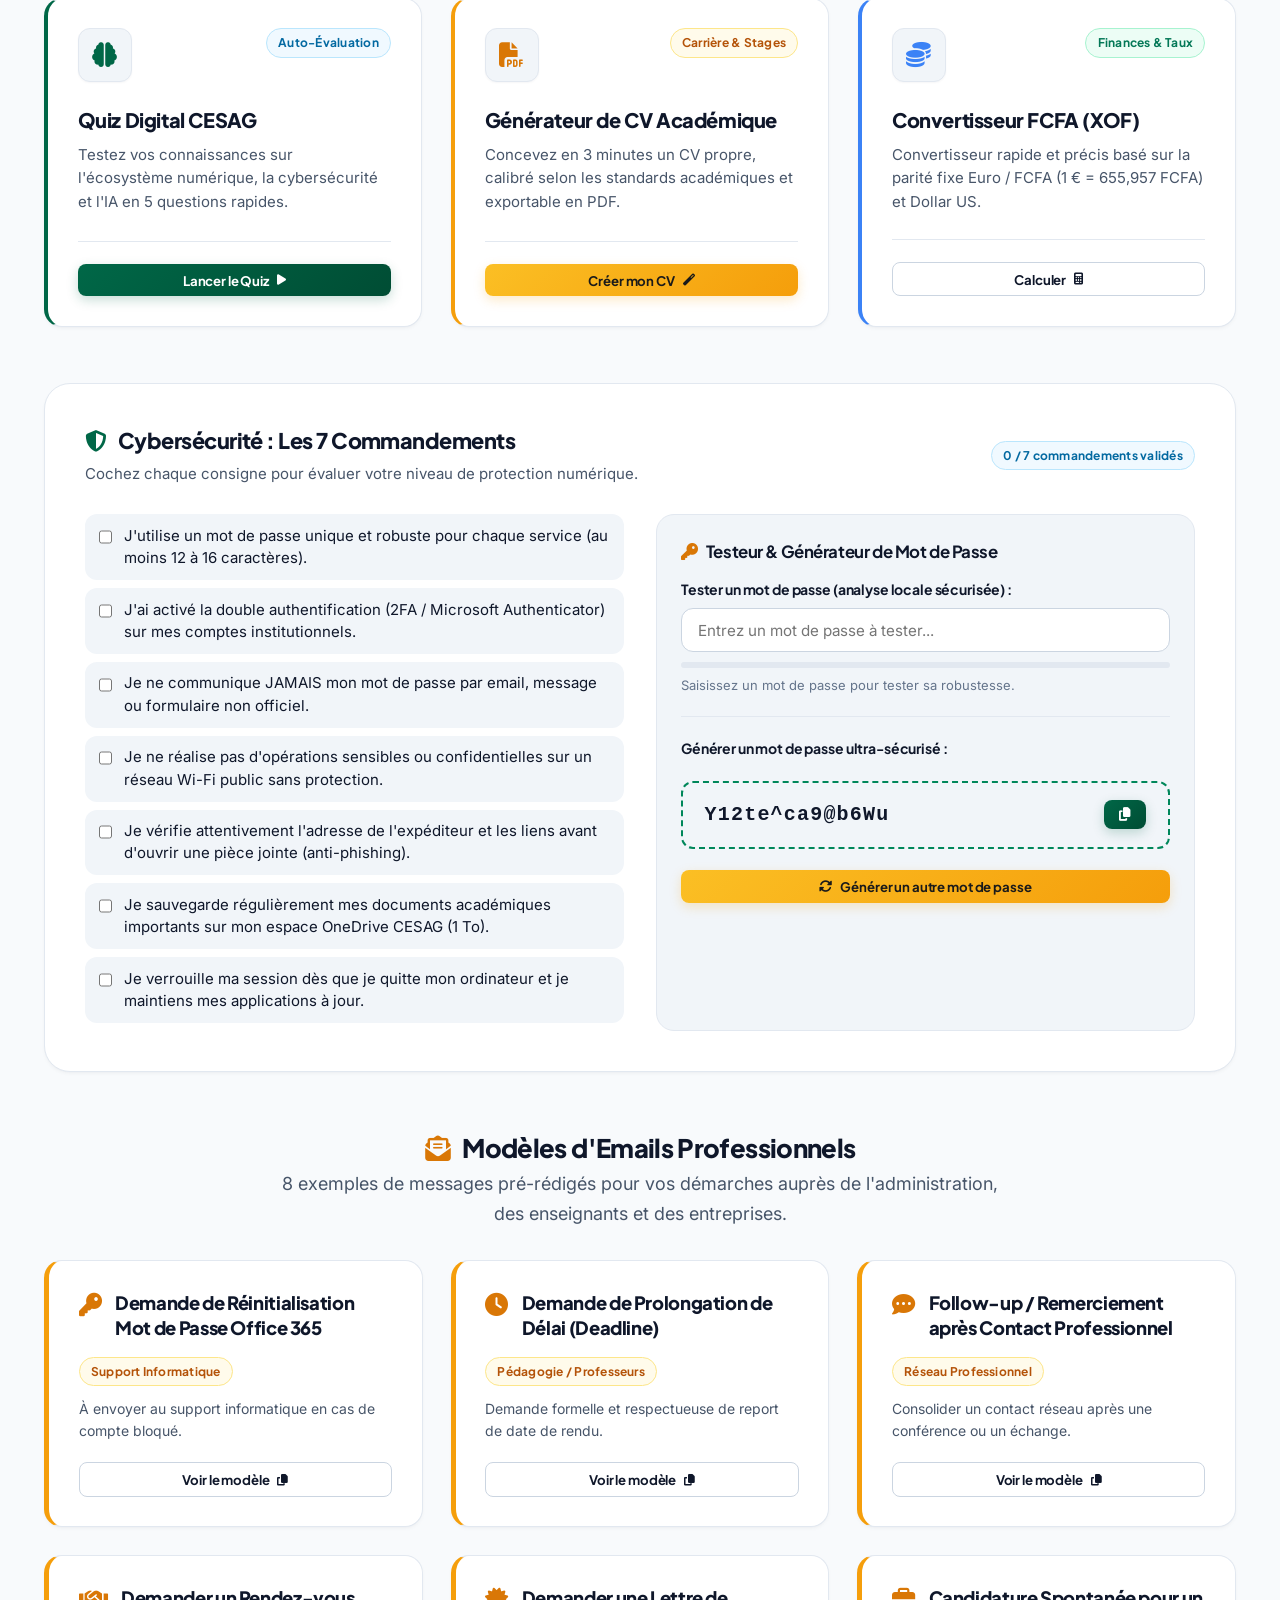
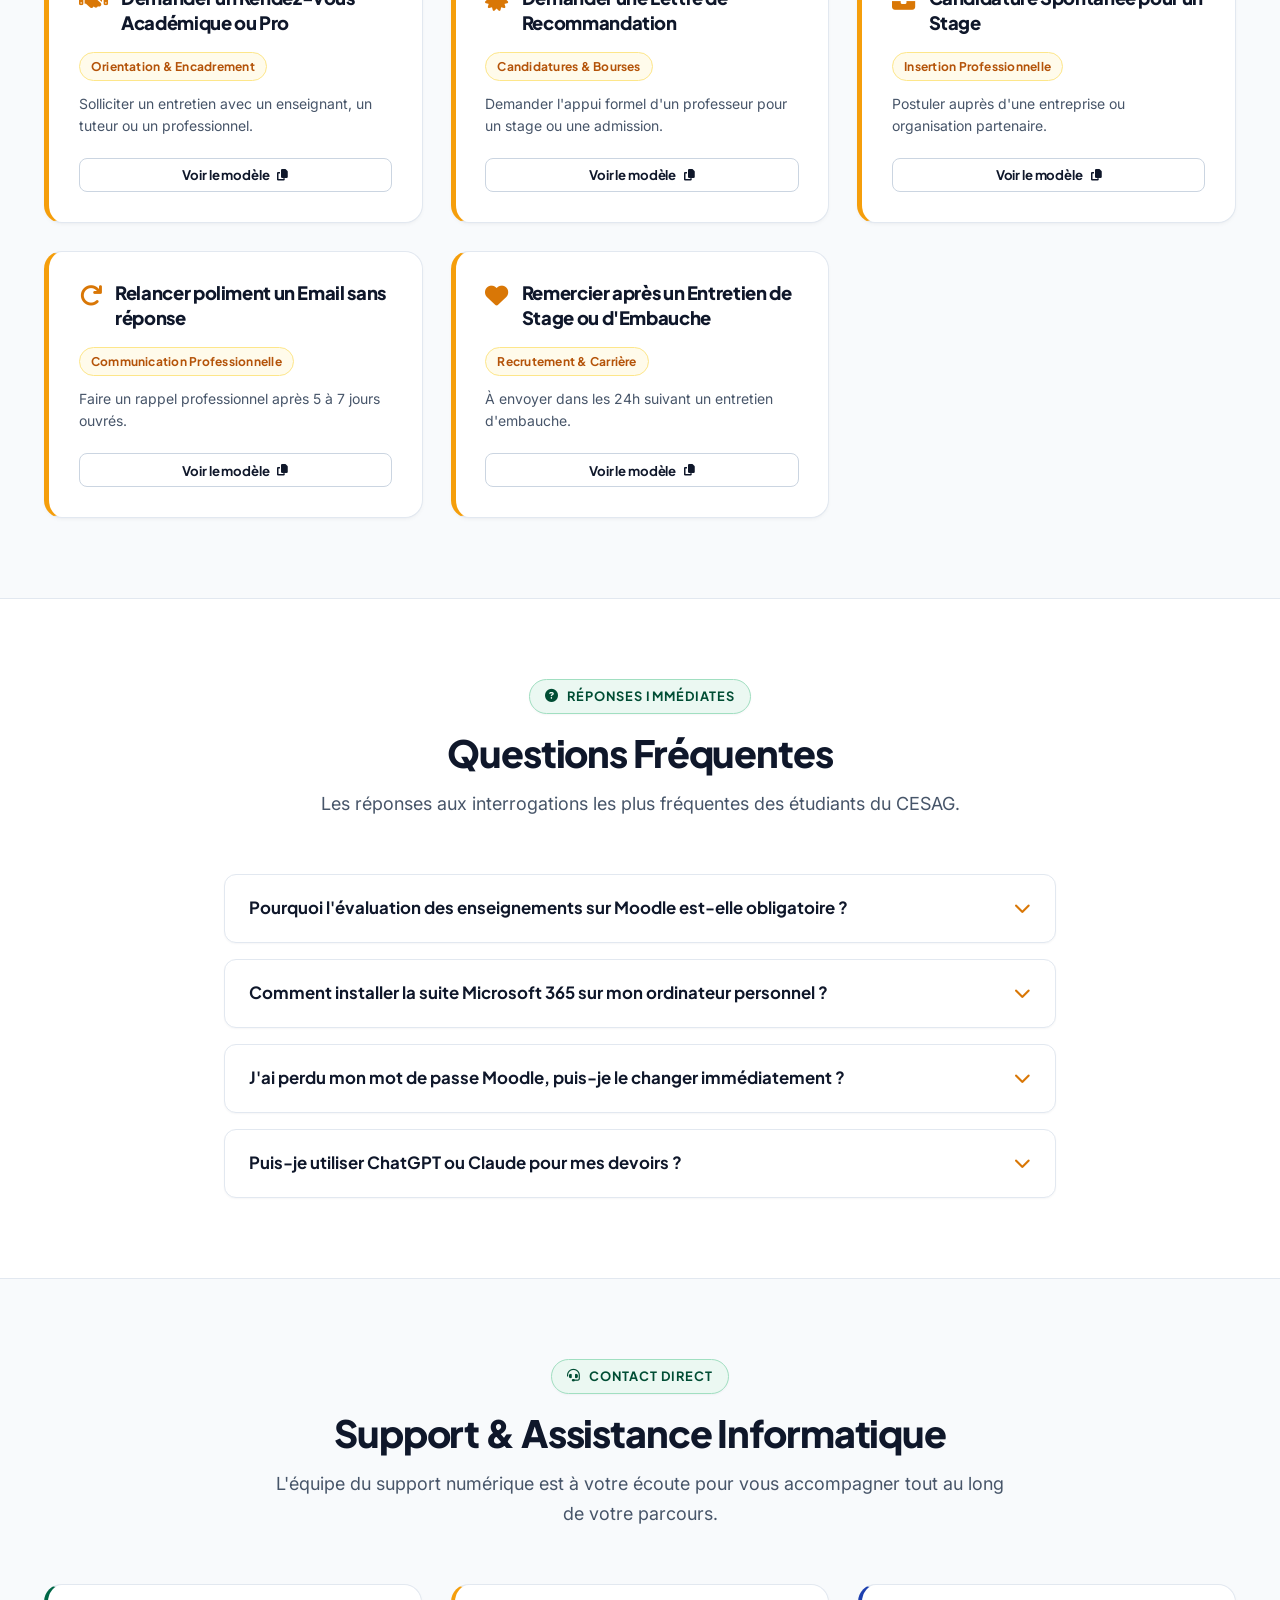
==== commit 00178a16: "feat: enrichir le hub pour la rentrée 2026" ====
--- a/index.html
+++ b/index.html
@@ -1,925 +1,1045 @@
-<!DOCTYPE html>
-<html lang="fr" data-theme="light">
-<head>
-  <meta charset="UTF-8">
-  <meta name="viewport" content="width=device-width, initial-scale=1.0">
-  <title>Hub Digital CESAG — Portail Numérique Académique</title>
-  <meta name="description" content="Portail numérique officiel du CESAG. Accédez à vos cours Moodle, Office 365, Teams, bibliothèque, tutoriels et assistance technique.">
-  <meta name="theme-color" content="#006747">
-
-  <!-- Manifest PWA & Favicon -->
-  <link rel="manifest" href="manifest.webmanifest">
-  <link rel="icon" type="image/png" href="assets/cesag-logo.png">
-
-  <!-- Polices Google : Plus Jakarta Sans & Inter -->
-  <link rel="preconnect" href="https://fonts.googleapis.com">
-  <link rel="preconnect" href="https://fonts.gstatic.com" crossorigin>
-  <link href="https://fonts.googleapis.com/css2?family=Inter:wght@300;400;500;600;700;800&family=Plus+Jakarta+Sans:wght@500;600;700;800&display=swap" rel="stylesheet">
-
-  <!-- Iconographie FontAwesome 6 -->
-  <link rel="stylesheet" href="https://cdnjs.cloudflare.com/ajax/libs/font-awesome/6.5.1/css/all.min.css" integrity="sha512-DTOQO9RWCH3ppGqcWaEA1BIZOC6xxalwEsw9c2QQeAIftl+Vegovlnee1c9QX4TctnWMn13TZye+giMm8e2LwA==" crossorigin="anonymous" referrerpolicy="no-referrer" />
-
-  <!-- Stylesheets -->
-  <link rel="stylesheet" href="css/variables.css">
-  <link rel="stylesheet" href="css/main.css">
-  <link rel="stylesheet" href="css/components.css">
-  <link rel="stylesheet" href="css/cv-generator.css">
-</head>
-<body>
-
-  <!-- 1. Bandeau d'alertes & annonces importantes (1 seule ligne propre et compacte) -->
-  <aside class="announcement-bar" id="announcementBar" style="display: none;" aria-label="Annonces importantes"></aside>
-
-  <!-- 2. En-tête & Barre de Navigation Propre & Aérée -->
-  <header class="site-header" id="siteHeader">
-    <div class="header-container">
-      <!-- Logo Officiel CESAG -->
-      <a href="#accueil" class="brand-logo" aria-label="Accueil Hub Digital CESAG">
-        <img src="assets/cesag-logo.png" alt="Logo Officiel CESAG" class="brand-logo-img">
-        <div class="brand-text">
-          <span class="brand-title">Hub Digital</span>
-          <span class="brand-tagline">Portail Étudiant</span>
-        </div>
-      </a>
-
-      <!-- Menu de navigation desktop (Labels courts et nowrap) -->
-      <nav aria-label="Navigation principale" class="nav-nav">
-        <ul class="nav-menu" id="navMenu">
-          <li><a href="#accueil" class="nav-link active">Accueil</a></li>
-          <li><a href="#nouveau-etudiant" class="nav-link">Rentrée</a></li>
-          <li><a href="#services" class="nav-link">Services</a></li>
-          <li><a href="#depannage" class="nav-link">Dépannage</a></li>
-          <li><a href="#guides" class="nav-link">Tutoriels</a></li>
-          <li><a href="#outils" class="nav-link">Outils</a></li>
-          <li><a href="#contact" class="nav-link">Support</a></li>
-        </ul>
-      </nav>
-
-      <!-- Actions rapides dans l'en-tête -->
-      <div class="header-actions">
-        <button class="btn-search-trigger" onclick="SearchEngine.openSearchModal()" aria-label="Rechercher un service">
-          <i class="fas fa-search"></i>
-          <span class="search-label">Rechercher...</span>
-          <kbd class="search-kbd">Ctrl+K</kbd>
-        </button>
-
-        <button class="btn-theme-toggle" id="themeToggleBtn" aria-label="Changer le thème visuel" title="Mode clair / sombre">
-          <i class="fas fa-moon"></i>
-        </button>
-
-        <button class="btn-mobile-toggle" id="mobileMenuToggle" aria-label="Ouvrir le menu de navigation">
-          <i class="fas fa-bars"></i>
-        </button>
-      </div>
-    </div>
-  </header>
-
-  <!-- 3. Section Hero avec Recherche Centrale Intelligente -->
-  <main>
-    <section class="hero-section" id="accueil">
-      <div class="container">
-        <div class="hero-pill">
-          <span class="hero-pill-dot"></span>
-          <span>Portail Numérique Officiel • Rentrée 2026 - 2027</span>
-        </div>
-
-        <h1 class="hero-title">
-          Votre environnement numérique <span class="hero-title-accent">d'excellence au CESAG</span>
-        </h1>
-
-        <p class="hero-description">
-          Cours Moodle, messagerie institutionnelle, Microsoft 365, assistance et outils : retrouvez rapidement tout ce dont vous avez besoin.
-        </p>
-
-        <!-- Recherche Centrale Très Visible -->
-        <div class="hero-search-wrapper">
-          <div class="hero-search-box">
-            <i class="fas fa-search hero-search-icon"></i>
-            <input type="text" id="heroSearchInput" class="hero-search-input" placeholder="Que recherchez-vous ? (ex. Moodle, mot de passe, Teams, Wi-Fi...)" autocomplete="off">
-            <button class="btn btn-primary btn-sm" onclick="SearchEngine.openSearchModal(document.getElementById('heroSearchInput').value)">
-              Rechercher
-            </button>
-          </div>
-
-          <!-- Mots-clés / Suggestions rapides -->
-          <div class="hero-search-tags">
-            <span class="hero-tag-label">Accès rapides :</span>
-            <button class="search-chip" onclick="SearchEngine.openSearchModal('Moodle')">Moodle FOAD</button>
-            <button class="search-chip" onclick="SearchEngine.openSearchModal('Office 365')">Office 365</button>
-            <button class="search-chip" onclick="SearchEngine.openSearchModal('Teams')">Microsoft Teams</button>
-            <button class="search-chip" onclick="SearchEngine.openSearchModal('mot de passe')">Mot de passe</button>
-            <button class="search-chip" onclick="SearchEngine.openSearchModal('FutureLearn')">FutureLearn</button>
-            <button class="search-chip" onclick="SearchEngine.openSearchModal('Bibliotheque')">Bibliothèque</button>
-          </div>
-        </div>
-      </div>
-    </section>
-
-    <!-- 4. Section Favoris (Mes Raccourcis) -->
-    <section class="container" style="margin-top: 1.5rem;">
-      <div class="favorites-section" id="favoritesSection">
-        <div class="favorites-header">
-          <h2 class="favorites-title">
-            <i class="fas fa-star" style="color: var(--cesag-gold-500);"></i>
-            Mes Raccourcis Favoris
-          </h2>
-          <span style="font-size: 0.8125rem; color: var(--text-muted);">Enregistrés automatiquement sur votre appareil</span>
-        </div>
-        <div class="favorites-grid" id="favoritesGrid"></div>
-      </div>
-    </section>
-
-    <!-- 5. Parcours "Nouveau au CESAG ? Commencez ici" -->
-    <section class="section section-alt" id="nouveau-etudiant">
-      <div class="container">
-        <div class="section-header">
-          <span class="section-badge"><i class="fas fa-compass"></i> Guide de Rentrée</span>
-          <h2 class="section-title">Nouveau au CESAG ? Commencez ici</h2>
-          <p class="section-subtitle">
-            Un parcours simple et structuré en 5 étapes clés pour prendre en main sereinement votre environnement numérique académique.
-          </p>
-        </div>
-
-        <div class="onboarding-stepper" id="onboardingStepper"></div>
-      </div>
-    </section>
-
-    <!-- 6. Organisation des Outils & Services par Besoins -->
-    <section class="section" id="services">
-      <div class="container">
-        <div class="section-header">
-          <span class="section-badge"><i class="fas fa-th-large"></i> Écosystème Numérique</span>
-          <h2 class="section-title">Tous vos Outils & Services</h2>
-          <p class="section-subtitle">
-            Accédez directement à vos plateformes institutionnelles et aux outils recommandés pour booster votre productivité.
-          </p>
-        </div>
-
-        <!-- Filtres par grandes familles / besoins -->
-        <div class="category-nav-wrapper">
-          <div class="category-pills" id="categoryPills"></div>
-        </div>
-
-        <!-- Grille des cartes de services -->
-        <div class="cards-grid" id="servicesGrid"></div>
-      </div>
-    </section>
-
-    <!-- 7. Section "J'ai un problème" / Dépannage Rapide -->
-    <section class="section section-alt" id="depannage">
-      <div class="container">
-        <div class="section-header">
-          <span class="section-badge"><i class="fas fa-life-ring"></i> Diagnostic & Résolution</span>
-          <h2 class="section-title">Besoin d'aide ? J'ai un problème</h2>
-          <p class="section-subtitle">
-            Trouvez instantanément la solution aux pannes courantes et sachez exactement quoi faire en cas de blocage.
-          </p>
-        </div>
-
-        <div class="trouble-grid" id="troubleshootingGrid"></div>
-      </div>
-    </section>
-
-    <!-- 8. Section Guides et Tutoriels -->
-    <section class="section" id="guides">
-      <div class="container">
-        <div class="section-header">
-          <span class="section-badge"><i class="fas fa-book-open"></i> Auto-Formation</span>
-          <h2 class="section-title">Guides Pratiques & Tutoriels</h2>
-          <p class="section-subtitle">
-            Des pas-à-pas illustrés pour maîtriser vos outils et gagner en autonomie au quotidien.
-          </p>
-        </div>
-
-        <div class="tutorials-grid" id="tutorialsGrid"></div>
-      </div>
-    </section>
-
-    <!-- 9. Charte & Cadre Éthique de l'IA au CESAG -->
-    <section class="section section-alt" id="ia-cadre">
-      <div class="container">
-        <div class="section-header">
-          <span class="section-badge"><i class="fas fa-robot"></i> Innovation Responsable</span>
-          <h2 class="section-title">Intelligence Artificielle & Règle d'Or CESAG</h2>
-          <p class="section-subtitle">
-            Adopter les technologies d'IA avec rigueur, éthique et conformité académique.
-          </p>
-        </div>
-
-        <div class="ai-guidelines-box">
-          <div class="ai-motto-banner">
-            <p class="ai-motto-text">
-              <i class="fas fa-quote-left" style="opacity: 0.4; margin-right: 0.5rem;"></i>
-              L'IA est un TUTEUR et un amplificateur intellectuel, JAMAIS un substitut à votre réflexion personnelle.
-              <i class="fas fa-quote-right" style="opacity: 0.4; margin-left: 0.5rem;"></i>
-            </p>
-          </div>
-
-          <div class="ai-columns-grid">
-            <div class="ai-col ai-col-allowed">
-              <h3 class="ai-col-title">
-                <i class="fas fa-check-circle"></i> Usages Autorisés & Encouragés
-              </h3>
-              <ul class="ai-list">
-                <li><i class="fas fa-check"></i> Clarification et reformulation de concepts théoriques complexes.</li>
-                <li><i class="fas fa-check"></i> Aide à la structuration d'un plan de recherche ou d'un exposé.</li>
-                <li><i class="fas fa-check"></i> Correction orthographique et stylistique de vos propres rédactions.</li>
-                <li><i class="fas fa-check"></i> Découverte de pistes méthodologiques et d'idées de projets.</li>
-              </ul>
-            </div>
-
-            <div class="ai-col ai-col-forbidden">
-              <h3 class="ai-col-title">
-                <i class="fas fa-times-circle"></i> Usages Interdits & Sanctionnés
-              </h3>
-              <ul class="ai-list">
-                <li><i class="fas fa-times"></i> Soumission d'un devoir, mémoire ou examen généré à 100% par IA.</li>
-                <li><i class="fas fa-times"></i> Copier-coller de faits non vérifiés sans mention de source.</li>
-                <li><i class="fas fa-times"></i> Non-citation explicite des outils d'IA utilisés dans vos livrables.</li>
-                <li><i class="fas fa-times"></i> Partage de documents confidentiels du CESAG sur des modèles publics.</li>
-              </ul>
-            </div>
-          </div>
-        </div>
-      </div>
-    </section>
-
-    <!-- 10. Boîte à Outils & Gadgets Interactifs -->
-    <section class="section" id="outils">
-      <div class="container">
-        <div class="section-header">
-          <span class="section-badge"><i class="fas fa-toolbox"></i> Utilitaires Pratiques</span>
-          <h2 class="section-title">Boîte à Outils Étudiant</h2>
-          <p class="section-subtitle">
-            Modèles d'emails professionnels, générateur de CV standardisé, convertisseur XOF et sécurité numérique.
-          </p>
-        </div>
-
-        <!-- Outils interactifs en cartes vedettes -->
-        <div class="cards-grid" style="margin-bottom: 3.5rem;">
-          <!-- Carte 1 : Quiz Digital CESAG -->
-          <div class="service-card" style="border-left: 4px solid var(--cesag-green-600);">
-            <div class="service-card-header">
-              <div class="service-icon-wrapper" style="color: var(--cesag-green-600);">
-                <i class="fas fa-brain"></i>
-              </div>
-              <span class="badge tag-essential">Auto-Évaluation</span>
-            </div>
-            <div class="service-card-body">
-              <h3 class="service-card-title">Quiz Digital CESAG</h3>
-              <p class="service-card-desc">Testez vos connaissances sur l'écosystème numérique, la cybersécurité et l'IA en 5 questions rapides.</p>
-            </div>
-            <div class="service-card-footer">
-              <button onclick="openQuizModal()" class="btn btn-primary btn-sm btn-block">
-                Lancer le Quiz <i class="fas fa-play" style="font-size: 0.75rem;"></i>
-              </button>
-            </div>
-          </div>
-
-          <!-- Carte 2 : Générateur de CV Standardisé CESAG -->
-          <div class="service-card" style="border-left: 4px solid var(--cesag-gold-500);">
-            <div class="service-card-header">
-              <div class="service-icon-wrapper" style="color: var(--cesag-gold-600);">
-                <i class="fas fa-file-pdf"></i>
-              </div>
-              <span class="badge tag-mandatory">Carrière & Stages</span>
-            </div>
-            <div class="service-card-body">
-              <h3 class="service-card-title">Générateur de CV Académique</h3>
-              <p class="service-card-desc">Concevez en 3 minutes un CV propre, calibré selon les standards académiques et exportable en PDF.</p>
-            </div>
-            <div class="service-card-footer">
-              <button onclick="openCVModal()" class="btn btn-secondary btn-sm btn-block">
-                Créer mon CV <i class="fas fa-magic" style="font-size: 0.75rem;"></i>
-              </button>
-            </div>
-          </div>
-
-          <!-- Carte 3 : Calculateur de Taux (EUR/USD/XOF) -->
-          <div class="service-card" style="border-left: 4px solid #3B82F6;">
-            <div class="service-card-header">
-              <div class="service-icon-wrapper" style="color: #3B82F6;">
-                <i class="fas fa-coins"></i>
-              </div>
-              <span class="badge tag-free">Finances & Taux</span>
-            </div>
-            <div class="service-card-body">
-              <h3 class="service-card-title">Convertisseur FCFA (XOF)</h3>
-              <p class="service-card-desc">Convertisseur rapide et précis basé sur la parité fixe Euro / FCFA (1 € = 655,957 FCFA) et Dollar US.</p>
-            </div>
-            <div class="service-card-footer">
-              <button onclick="openModal('converterModal')" class="btn btn-outline btn-sm btn-block">
-                Calculer <i class="fas fa-calculator" style="font-size: 0.75rem;"></i>
-              </button>
-            </div>
-          </div>
-        </div>
-
-        <!-- Section Cybersécurité : Checklist & Générateur de Mot de Passe -->
-        <div style="background-color: var(--bg-surface); border: 1px solid var(--border-subtle); border-radius: var(--radius-xl); padding: 2.5rem; margin-bottom: 3.5rem; box-shadow: var(--shadow-sm);">
-          <div style="display: flex; align-items: center; justify-content: space-between; flex-wrap: wrap; gap: 1rem; margin-bottom: 1.75rem;">
-            <div>
-              <h3 style="font-family: var(--font-heading); font-size: 1.35rem; font-weight: 800; color: var(--text-primary); margin-bottom: 0.25rem;">
-                <i class="fas fa-shield-alt" style="color: var(--cesag-green-600); margin-right: 0.5rem;"></i>
-                Cybersécurité : Les 7 Commandements
-              </h3>
-              <p style="font-size: 0.9375rem; color: var(--text-secondary);">Cochez chaque consigne pour évaluer votre niveau de protection numérique.</p>
-            </div>
-            <span class="badge tag-essential" id="cyberProgressCounter">0 / 7 commandements validés</span>
-          </div>
-
-          <div class="ai-columns-grid">
-            <div id="cyberChecklist"></div>
-
-            <div style="background-color: var(--bg-surface-alt); padding: 1.5rem; border-radius: var(--radius-lg); border: 1px solid var(--border-subtle);">
-              <h4 style="font-family: var(--font-heading); font-size: 1.05rem; font-weight: 700; color: var(--text-primary); margin-bottom: 0.75rem;">
-                <i class="fas fa-key" style="color: var(--cesag-gold-600); margin-right: 0.35rem;"></i> Testeur & Générateur de Mot de Passe
-              </h4>
-
-              <label class="form-label" for="passwordInput">Tester un mot de passe (analyse locale sécurisée) :</label>
-              <input type="password" id="passwordInput" class="form-control" placeholder="Entrez un mot de passe à tester...">
-              <div class="strength-meter-bar">
-                <div id="passwordStrengthFill" class="strength-meter-fill"></div>
-              </div>
-              <p id="passwordStrengthText" style="font-size: 0.8125rem; color: var(--text-muted); margin-top: 0.4rem;">
-                Saisissez un mot de passe pour tester sa robustesse.
-              </p>
-
-              <hr style="border: none; border-top: 1px solid var(--border-subtle); margin: 1.25rem 0;">
-
-              <label class="form-label">Générer un mot de passe ultra-sécurisé :</label>
-              <div class="generated-password-display">
-                <span id="generatedPasswordOutput">...</span>
-                <button onclick="App.copyGeneratedPassword()" class="btn btn-primary btn-sm" title="Copier">
-                  <i class="fas fa-copy"></i>
-                </button>
-              </div>
-
-              <div style="display: flex; gap: 0.5rem;">
-                <button onclick="App.generatePassword()" class="btn btn-secondary btn-sm btn-block">
-                  <i class="fas fa-sync-alt"></i> Générer un autre mot de passe
-                </button>
-              </div>
-            </div>
-          </div>
-        </div>
-
-        <!-- Section Modèles d'Emails Professionnels Prêts à l'Emploi -->
-        <div class="section-header" style="margin-bottom: 2rem;">
-          <h3 style="font-family: var(--font-heading); font-size: 1.6rem; font-weight: 800; color: var(--text-primary);">
-            <i class="fas fa-envelope-open-text" style="color: var(--cesag-gold-600); margin-right: 0.5rem;"></i>
-            Modèles d'Emails Professionnels
-          </h3>
-          <p class="section-subtitle">8 templates officiels pré-rédigés pour vos démarches auprès de l'administration, des enseignants et des entreprises.</p>
-        </div>
-
-        <div class="trouble-grid" id="emailTemplatesGrid"></div>
-      </div>
-    </section>
-
-    <!-- 11. Foire Aux Questions (FAQ) -->
-    <section class="section section-alt" id="faq">
-      <div class="container" style="max-width: 880px;">
-        <div class="section-header">
-          <span class="section-badge"><i class="fas fa-question-circle"></i> Réponses Immédiates</span>
-          <h2 class="section-title">Questions Fréquentes</h2>
-          <p class="section-subtitle">
-            Les réponses aux interrogations les plus fréquentes des étudiants du CESAG.
-          </p>
-        </div>
-
-        <div style="display: flex; flex-direction: column; gap: 1rem;">
-          <details style="background-color: var(--bg-surface); border: 1px solid var(--border-subtle); border-radius: var(--radius-md); padding: 1.25rem 1.5rem; box-shadow: var(--shadow-xs);">
-            <summary style="font-family: var(--font-heading); font-size: 1.05rem; font-weight: 700; color: var(--text-primary); cursor: pointer; list-style: none; display: flex; justify-content: space-between; align-items: center;">
-              <span>Pourquoi l'évaluation des enseignements sur Moodle est-elle obligatoire ?</span>
-              <i class="fas fa-chevron-down" style="color: var(--cesag-gold-600);"></i>
-            </summary>
-            <div style="margin-top: 1rem; font-size: 0.9375rem; color: var(--text-secondary); line-height: 1.6; border-top: 1px solid var(--border-subtle); padding-top: 0.85rem;">
-              <p>L'évaluation des cours est une exigence académique formelle au CESAG. <strong>Sans évaluation, l'accès aux examens est suspendu.</strong> Cette démarche est 100% anonyme et permet d'assurer l'amélioration continue des programmes.</p>
-            </div>
-          </details>
-
-          <details style="background-color: var(--bg-surface); border: 1px solid var(--border-subtle); border-radius: var(--radius-md); padding: 1.25rem 1.5rem; box-shadow: var(--shadow-xs);">
-            <summary style="font-family: var(--font-heading); font-size: 1.05rem; font-weight: 700; color: var(--text-primary); cursor: pointer; list-style: none; display: flex; justify-content: space-between; align-items: center;">
-              <span>Comment installer la suite Microsoft 365 sur mon ordinateur personnel ?</span>
-              <i class="fas fa-chevron-down" style="color: var(--cesag-gold-600);"></i>
-            </summary>
-            <div style="margin-top: 1rem; font-size: 0.9375rem; color: var(--text-secondary); line-height: 1.6; border-top: 1px solid var(--border-subtle); padding-top: 0.85rem;">
-              <p>Connectez-vous sur <strong>www.office.com</strong> avec votre adresse @cesag.edu.sn. Cliquez sur le bouton <em>'Installer les applications'</em> en haut à droite. Votre licence étudiante vous permet de l'installer sur 5 appareils simultanément.</p>
-            </div>
-          </details>
-
-          <details style="background-color: var(--bg-surface); border: 1px solid var(--border-subtle); border-radius: var(--radius-md); padding: 1.25rem 1.5rem; box-shadow: var(--shadow-xs);">
-            <summary style="font-family: var(--font-heading); font-size: 1.05rem; font-weight: 700; color: var(--text-primary); cursor: pointer; list-style: none; display: flex; justify-content: space-between; align-items: center;">
-              <span>J'ai perdu mon mot de passe Moodle, puis-je le changer immédiatement ?</span>
-              <i class="fas fa-chevron-down" style="color: var(--cesag-gold-600);"></i>
-            </summary>
-            <div style="margin-top: 1rem; font-size: 0.9375rem; color: var(--text-secondary); line-height: 1.6; border-top: 1px solid var(--border-subtle); padding-top: 0.85rem;">
-              <p>Oui, la réinitialisation Moodle est instantanée et autonome 24h/24. Rendez-vous sur <strong>formations.cesagonline.com/login/forgot_password.php</strong>, saisissez votre email CESAG et vous recevrez un lien direct dans votre messagerie Outlook.</p>
-            </div>
-          </details>
-
-          <details style="background-color: var(--bg-surface); border: 1px solid var(--border-subtle); border-radius: var(--radius-md); padding: 1.25rem 1.5rem; box-shadow: var(--shadow-xs);">
-            <summary style="font-family: var(--font-heading); font-size: 1.05rem; font-weight: 700; color: var(--text-primary); cursor: pointer; list-style: none; display: flex; justify-content: space-between; align-items: center;">
-              <span>Puis-je utiliser ChatGPT ou Claude pour mes devoirs ?</span>
-              <i class="fas fa-chevron-down" style="color: var(--cesag-gold-600);"></i>
-            </summary>
-            <div style="margin-top: 1rem; font-size: 0.9375rem; color: var(--text-secondary); line-height: 1.6; border-top: 1px solid var(--border-subtle); padding-top: 0.85rem;">
-              <p>Le CESAG autorise l'IA comme outil d'accompagnement méthodologique (recherche, clarification, reformulation de vos propres textes). Il est strictement interdit de faire rédiger l'intégralité d'un devoir par IA sans travail personnel.</p>
-            </div>
-          </details>
-        </div>
-      </div>
-    </section>
-
-    <!-- 12. Contact & Permanences Support Informatique -->
-    <section class="section" id="contact">
-      <div class="container">
-        <div class="section-header">
-          <span class="section-badge"><i class="fas fa-headset"></i> Contact Direct</span>
-          <h2 class="section-title">Support & Assistance Informatique</h2>
-          <p class="section-subtitle">
-            L'équipe du support numérique est à votre écoute pour vous accompagner tout au long de votre parcours.
-          </p>
-        </div>
-
-        <div class="cards-grid">
-          <div class="service-card" style="border-left: 4px solid var(--cesag-green-600);">
-            <div class="service-card-header">
-              <div class="service-icon-wrapper" style="color: var(--cesag-green-600);">
-                <i class="fas fa-envelope"></i>
-              </div>
-              <span class="badge tag-essential">Support Email</span>
-            </div>
-            <div class="service-card-body">
-              <h3 class="service-card-title">Courriel d'Assistance</h3>
-              <p class="service-card-desc">
-                <strong>oscarkakpo@cesag.edu.sn</strong><br>
-                Réponse sous 24h à 48h ouvrées. Précisez toujours vos Nom, Prénom et Promotion.
-              </p>
-            </div>
-            <div class="service-card-footer">
-              <a href="mailto:oscarkakpo@cesag.edu.sn" class="btn btn-primary btn-sm btn-block">
-                Envoyer un email <i class="fas fa-paper-plane" style="font-size: 0.75rem;"></i>
-              </a>
-            </div>
-          </div>
-
-          <div class="service-card" style="border-left: 4px solid var(--cesag-gold-500);">
-            <div class="service-card-header">
-              <div class="service-icon-wrapper" style="color: var(--cesag-gold-600);">
-                <i class="fas fa-clock"></i>
-              </div>
-              <span class="badge tag-mandatory">Permanences</span>
-            </div>
-            <div class="service-card-body">
-              <h3 class="service-card-title">Heures de Réception</h3>
-              <p class="service-card-desc">
-                <strong>Matin :</strong> 11h00 - 12h00<br>
-                <strong>Soir :</strong> 16h30 - 18h00<br>
-                <strong>Jours :</strong> Lundi au Vendredi
-              </p>
-            </div>
-            <div class="service-card-footer">
-              <button onclick="SearchEngine.openSearchModal('mot de passe')" class="btn btn-outline btn-sm btn-block">
-                Diagnostic en ligne <i class="fas fa-search" style="font-size: 0.75rem;"></i>
-              </button>
-            </div>
-          </div>
-
-          <div class="service-card" style="border-left: 4px solid #1E40AF;">
-            <div class="service-card-header">
-              <div class="service-icon-wrapper" style="color: #1E40AF;">
-                <i class="fas fa-university"></i>
-              </div>
-              <span class="badge tag-free">Campus</span>
-            </div>
-            <div class="service-card-body">
-              <h3 class="service-card-title">Campus CESAG</h3>
-              <p class="service-card-desc">
-                Boulevard du Général De Gaulle, Dakar, Sénégal.<br>
-                Accès aux salles informatiques et réseau Wi-Fi campus.
-              </p>
-            </div>
-            <div class="service-card-footer">
-              <a href="https://bibliotheque.cesag.sn/" target="_blank" rel="noopener noreferrer" class="btn btn-outline btn-sm btn-block">
-                Bibliothèque <i class="fas fa-external-link-alt" style="font-size: 0.75rem;"></i>
-              </a>
-            </div>
-          </div>
-        </div>
-      </div>
-    </section>
-  </main>
-
-  <!-- 13. Footer Institutionnel -->
-  <footer class="site-footer">
-    <div class="container">
-      <div class="footer-top">
-        <div class="footer-brand">
-          <div class="footer-logo">
-            <img src="assets/cesag-logo.png" alt="CESAG" style="height: 48px; width: auto; background: #FFFFFF; padding: 4px; border-radius: 6px;">
-            <span>CESAG • Hub Digital</span>
-          </div>
-          <p class="footer-desc">
-            Centre Africain d'Études Supérieures en Gestion. Portail numérique d'excellence dédié aux étudiants, enseignants et auditeurs.
-          </p>
-          <p class="footer-motto">
-            "Le CESAG, bien plus qu'une business school, une vision de l'Afrique conquérante."
-          </p>
-        </div>
-
-        <div>
-          <h4 class="footer-col-title">Accès Directs</h4>
-          <ul class="footer-links">
-            <li><a href="https://formations.cesagonline.com" target="_blank" rel="noopener">Moodle FOAD</a></li>
-            <li><a href="https://www.office.com" target="_blank" rel="noopener">Microsoft 365</a></li>
-            <li><a href="https://teams.microsoft.com" target="_blank" rel="noopener">Microsoft Teams</a></li>
-            <li><a href="https://bibliotheque.cesag.sn/" target="_blank" rel="noopener">Bibliothèque CESAG</a></li>
-            <li><a href="https://www.futurelearn.com" target="_blank" rel="noopener">FutureLearn</a></li>
-          </ul>
-        </div>
-
-        <div>
-          <h4 class="footer-col-title">Aide & Guides</h4>
-          <ul class="footer-links">
-            <li><a href="#nouveau-etudiant">Guide Rentrée</a></li>
-            <li><a href="#depannage">Résolution des Pannes</a></li>
-            <li><a href="#guides">Tutoriels Logiciels</a></li>
-            <li><a href="#outils">Modèles d'Emails</a></li>
-            <li><a href="#faq">Questions Fréquentes</a></li>
-          </ul>
-        </div>
-
-        <div>
-          <h4 class="footer-col-title">Support</h4>
-          <ul class="footer-links">
-            <li><a href="mailto:oscarkakpo@cesag.edu.sn"><i class="fas fa-envelope"></i> oscarkakpo@cesag.edu.sn</a></li>
-            <li><span style="font-size: 0.8125rem; color: #94A3B8;"><i class="fas fa-clock"></i> 11h-12h & 16h30-18h</span></li>
-            <li><span style="font-size: 0.8125rem; color: #94A3B8;"><i class="fas fa-map-marker-alt"></i> Dakar, Sénégal</span></li>
-          </ul>
-        </div>
-      </div>
-
-      <div class="footer-bottom">
-        <p>&copy; 2026 - 2027 Hub Digital CESAG. Tous droits réservés.</p>
-        <p>Conçu pour l'excellence académique et l'autonomie numérique.</p>
-      </div>
-    </div>
-  </footer>
-
-  <!-- 14. Bouton Retour en Haut & Toasts -->
-  <button class="btn-back-to-top" id="backToTopBtn" aria-label="Remonter en haut de page">
-    <i class="fas fa-arrow-up"></i>
-  </button>
-  <div class="toast-container" id="toastContainer"></div>
-
-  <!-- 15. Modals & Overlays Interactifs -->
-
-  <!-- Modal Recherche Live Globale -->
-  <div class="modal-backdrop" id="searchModal" onclick="if(event.target === this) SearchEngine.closeSearchModal()">
-    <div class="modal-panel search-modal-panel">
-      <div class="search-modal-input-wrapper">
-        <i class="fas fa-search search-modal-icon"></i>
-        <input type="text" id="searchModalInput" class="search-modal-input" placeholder="Rechercher un service, guide, problème..." autocomplete="off">
-        <kbd class="search-kbd" style="cursor: pointer;" onclick="SearchEngine.closeSearchModal()">ESC</kbd>
-      </div>
-      <ul class="search-results-list" id="searchResultsList"></ul>
-    </div>
-  </div>
-
-  <!-- Modal Tutoriel Pas-à-Pas -->
-  <div class="modal-backdrop" id="tutoModal" onclick="if(event.target === this) closeModal('tutoModal')">
-    <div class="modal-panel">
-      <div class="modal-header">
-        <h3 class="modal-title" id="tutoModalTitle">Guide</h3>
-        <button class="modal-close-btn" onclick="closeModal('tutoModal')" aria-label="Fermer"><i class="fas fa-times"></i></button>
-      </div>
-      <div class="modal-body" id="tutoModalBody"></div>
-      <div class="modal-footer">
-        <button class="btn btn-outline" onclick="closeModal('tutoModal')">Fermer</button>
-      </div>
-    </div>
-  </div>
-
-  <!-- Modal Modèles d'Emails -->
-  <div class="modal-backdrop" id="emailModal" onclick="if(event.target === this) closeModal('emailModal')">
-    <div class="modal-panel">
-      <div class="modal-header">
-        <h3 class="modal-title" id="emailModalTitle">Modèle d'Email</h3>
-        <button class="modal-close-btn" onclick="closeModal('emailModal')" aria-label="Fermer"><i class="fas fa-times"></i></button>
-      </div>
-      <div class="modal-body" id="emailModalBody"></div>
-      <div class="modal-footer">
-        <button class="btn btn-outline" onclick="closeModal('emailModal')">Fermer</button>
-      </div>
-    </div>
-  </div>
-
-  <!-- Modal Convertisseur de Devises XOF -->
-  <div class="modal-backdrop" id="converterModal" onclick="if(event.target === this) closeModal('converterModal')">
-    <div class="modal-panel" style="max-width: 480px;">
-      <div class="modal-header">
-        <h3 class="modal-title"><i class="fas fa-exchange-alt" style="color: var(--cesag-green-600);"></i> Convertisseur XOF</h3>
-        <button class="modal-close-btn" onclick="closeModal('converterModal')" aria-label="Fermer"><i class="fas fa-times"></i></button>
-      </div>
-      <div class="modal-body">
-        <div class="converter-form-group">
-          <label class="form-label" for="convAmount">Montant à convertir :</label>
-          <input type="number" id="convAmount" class="form-control" value="100" min="0" step="any">
-        </div>
-        <div style="display: flex; gap: 0.75rem; align-items: flex-end; margin-bottom: 1.25rem;">
-          <div style="flex: 1;">
-            <label class="form-label" for="convSource">Devise Source :</label>
-            <select id="convSource" class="form-control">
-              <option value="EUR">Euro (€)</option>
-              <option value="USD">Dollar US ($)</option>
-              <option value="XOF">FCFA (XOF)</option>
-            </select>
-          </div>
-          <button onclick="App.swapConverter()" class="btn btn-outline" style="height: 42px; padding: 0 0.85rem;" title="Inverser les devises">
-            <i class="fas fa-arrows-alt-h"></i>
-          </button>
-          <div style="flex: 1;">
-            <label class="form-label" for="convTarget">Devise Cible :</label>
-            <select id="convTarget" class="form-control">
-              <option value="XOF" selected>FCFA (XOF)</option>
-              <option value="EUR">Euro (€)</option>
-              <option value="USD">Dollar US ($)</option>
-            </select>
-          </div>
-        </div>
-        <div id="convResult" class="converter-result-box">Calcul en cours...</div>
-        <p style="font-size: 0.75rem; color: var(--text-muted); text-align: center; margin-top: 0.75rem;">
-          Taux fixe garanti BCEAO : 1 EUR = 655,957 FCFA. Taux USD indicatif.
-        </p>
-      </div>
-      <div class="modal-footer">
-        <button class="btn btn-outline" onclick="closeModal('converterModal')">Fermer</button>
-      </div>
-    </div>
-  </div>
-
-  <!-- Modal Générateur de CV (v2 — complet, dynamique, A4, PDF, localStorage) -->
-  <div class="modal-backdrop cv-modal-backdrop" id="cvModal" onclick="if(event.target === this) closeModal('cvModal')">
-    <div class="modal-panel cv-modal-panel" role="dialog" aria-labelledby="cvModalTitle" aria-modal="true">
-      <div class="modal-header">
-        <h3 class="modal-title" id="cvModalTitle"><i class="fas fa-file-pdf" style="color: var(--cesag-gold-600);"></i> Générateur de CV</h3>
-        <button class="modal-close-btn" onclick="closeModal('cvModal')" aria-label="Fermer le générateur"><i class="fas fa-times"></i></button>
-      </div>
-      <div class="modal-body cv-modal-body">
-        <div class="cv-notice" role="note">
-          <i class="fas fa-shield-alt" aria-hidden="true"></i>
-          <div>
-            <strong>Vos données restent sur votre appareil.</strong>
-            Aucune information n'est envoyée vers un serveur. La photo et les textes sont stockés uniquement dans votre navigateur (localStorage).
-            Ce modèle est une <em>proposition indépendante</em> et n'est pas un modèle officiel du CESAG.
-          </div>
-        </div>
-
-        <div class="cv-layout">
-          <!-- ====== Colonne formulaire ====== -->
-          <form id="cvForm" class="cv-form" novalidate aria-label="Formulaire de création de CV">
-
-            <!-- Toolbar : modèle, couleur, photo, ordre, actions -->
-            <section class="cv-toolbar" aria-label="Options de mise en page">
-              <div class="cv-toolbar-row">
-                <fieldset class="cv-toolbar-field">
-                  <legend>Modèle</legend>
-                  <label class="cv-chip">
-                    <input type="radio" name="cv_template" value="classique" checked>
-                    <span>Classique</span>
-                  </label>
-                  <label class="cv-chip">
-                    <input type="radio" name="cv_template" value="moderne">
-                    <span>Moderne</span>
-                  </label>
-                </fieldset>
-
-                <fieldset class="cv-toolbar-field">
-                  <legend>Couleur d'accent</legend>
-                  <div class="cv-color-swatches" role="radiogroup" aria-label="Couleur d'accent">
-                    <label class="cv-swatch"><input type="radio" name="cv_color" value="#006747" checked><span style="background:#006747" title="Vert CESAG"></span></label>
-                    <label class="cv-swatch"><input type="radio" name="cv_color" value="#1E3A8A"><span style="background:#1E3A8A" title="Bleu nuit"></span></label>
-                    <label class="cv-swatch"><input type="radio" name="cv_color" value="#334155"><span style="background:#334155" title="Ardoise"></span></label>
-                    <label class="cv-swatch"><input type="radio" name="cv_color" value="#B45309"><span style="background:#B45309" title="Doré"></span></label>
-                    <label class="cv-swatch"><input type="radio" name="cv_color" value="#111827"><span style="background:#111827" title="Noir"></span></label>
-                  </div>
-                </fieldset>
-
-                <fieldset class="cv-toolbar-field">
-                  <legend>Photo</legend>
-                  <label class="cv-chip">
-                    <input type="checkbox" id="cv_show_photo" checked>
-                    <span>Afficher la photo</span>
-                  </label>
-                </fieldset>
-              </div>
-            </section>
-
-            <!-- 1. Informations personnelles -->
-            <section class="cv-section" aria-labelledby="cv_s_perso">
-              <h4 id="cv_s_perso" class="cv-section-title"><i class="fas fa-user" aria-hidden="true"></i> Informations personnelles</h4>
-
-              <div class="cv-grid-2">
-                <div class="cv-field">
-                  <label class="form-label" for="cv_prenom">Prénom <span class="cv-required" aria-hidden="true">*</span></label>
-                  <input type="text" id="cv_prenom" class="form-control" placeholder="ex. Awa" required aria-required="true" autocomplete="given-name">
-                  <p class="cv-error" id="err_cv_prenom" aria-live="polite"></p>
-                </div>
-                <div class="cv-field">
-                  <label class="form-label" for="cv_nom">Nom <span class="cv-required" aria-hidden="true">*</span></label>
-                  <input type="text" id="cv_nom" class="form-control" placeholder="ex. DIALLO" required aria-required="true" autocomplete="family-name">
-                  <p class="cv-error" id="err_cv_nom" aria-live="polite"></p>
-                </div>
-              </div>
-
-              <div class="cv-grid-2">
-                <div class="cv-field">
-                  <label class="form-label" for="cv_ville">Ville</label>
-                  <input type="text" id="cv_ville" class="form-control" placeholder="ex. Dakar" autocomplete="address-level2">
-                </div>
-                <div class="cv-field">
-                  <label class="form-label" for="cv_pays">Pays</label>
-                  <input type="text" id="cv_pays" class="form-control" placeholder="ex. Sénégal" autocomplete="country-name">
-                </div>
-              </div>
-
-              <div class="cv-grid-2">
-                <div class="cv-field">
-                  <label class="form-label" for="cv_telephone">Téléphone</label>
-                  <input type="tel" id="cv_telephone" class="form-control" placeholder="ex. +221 77 000 00 00" autocomplete="tel">
-                </div>
-                <div class="cv-field">
-                  <label class="form-label" for="cv_email">Adresse email <span class="cv-required" aria-hidden="true">*</span></label>
-                  <input type="email" id="cv_email" class="form-control" placeholder="ex. prenom.nom@exemple.com" required aria-required="true" autocomplete="email">
-                  <p class="cv-error" id="err_cv_email" aria-live="polite"></p>
-                </div>
-              </div>
-
-              <div class="cv-field">
-                <label class="form-label" for="cv_linkedin">Profil LinkedIn (facultatif)</label>
-                <input type="url" id="cv_linkedin" class="form-control" placeholder="ex. linkedin.com/in/votre-profil" autocomplete="url">
-              </div>
-
-              <div class="cv-field">
-                <label class="form-label" for="cv_photo_input">Photo (facultatif, stockée localement uniquement)</label>
-                <input type="file" id="cv_photo_input" class="form-control" accept="image/png,image/jpeg,image/webp" aria-describedby="cv_photo_hint">
-                <p id="cv_photo_hint" class="cv-hint">Formats acceptés : JPG, PNG, WebP. Poids max. ~2 Mo. La photo ne quitte jamais votre navigateur.</p>
-                <div id="cv_photo_preview" class="cv-photo-preview" hidden>
-                  <img id="cv_photo_img" alt="Aperçu de la photo chargée">
-                  <button type="button" class="btn btn-outline btn-sm" id="cv_photo_remove">Retirer la photo</button>
-                </div>
-              </div>
-            </section>
-
-            <!-- 2. Titre professionnel -->
-            <section class="cv-section" aria-labelledby="cv_s_titre">
-              <h4 id="cv_s_titre" class="cv-section-title"><i class="fas fa-id-badge" aria-hidden="true"></i> Titre professionnel</h4>
-              <div class="cv-grid-2">
-                <div class="cv-field">
-                  <label class="form-label" for="cv_formation_titre">Formation / Spécialisation</label>
-                  <input type="text" id="cv_formation_titre" class="form-control" placeholder="ex. Master 2 Finance d'entreprise">
-                </div>
-                <div class="cv-field">
-                  <label class="form-label" for="cv_poste_recherche">Poste ou stage recherché</label>
-                  <input type="text" id="cv_poste_recherche" class="form-control" placeholder="ex. Stage d'analyste financier">
-                </div>
-              </div>
-            </section>
-
-            <!-- 3. Profil professionnel -->
-            <section class="cv-section" aria-labelledby="cv_s_profil">
-              <h4 id="cv_s_profil" class="cv-section-title"><i class="fas fa-user-circle" aria-hidden="true"></i> Profil professionnel</h4>
-              <div class="cv-field">
-                <label class="form-label" for="cv_profil">Présentation courte (3 à 5 lignes)</label>
-                <textarea id="cv_profil" class="form-control" rows="4" placeholder="Décrivez brièvement votre parcours, vos points forts et votre savoir-faire principal."></textarea>
-              </div>
-              <div class="cv-field">
-                <label class="form-label" for="cv_objectif">Objectif professionnel</label>
-                <textarea id="cv_objectif" class="form-control" rows="2" placeholder="ex. Intégrer une structure dynamique pour contribuer à..."></textarea>
-              </div>
-            </section>
-
-            <!-- 4. Formations (dynamique) -->
-            <section class="cv-section" aria-labelledby="cv_s_formations">
-              <div class="cv-section-head">
-                <h4 id="cv_s_formations" class="cv-section-title"><i class="fas fa-graduation-cap" aria-hidden="true"></i> Formations</h4>
-                <button type="button" class="btn btn-outline btn-sm" data-cv-add="formation"><i class="fas fa-plus"></i> Ajouter</button>
-              </div>
-              <div class="cv-repeater" id="cv_formations_list" data-cv-list="formation" aria-live="polite"></div>
-            </section>
-
-            <!-- 5. Expériences (dynamique) -->
-            <section class="cv-section" aria-labelledby="cv_s_experiences">
-              <div class="cv-section-head">
-                <h4 id="cv_s_experiences" class="cv-section-title"><i class="fas fa-briefcase" aria-hidden="true"></i> Expériences</h4>
-                <button type="button" class="btn btn-outline btn-sm" data-cv-add="experience"><i class="fas fa-plus"></i> Ajouter</button>
-              </div>
-              <div class="cv-repeater" id="cv_experiences_list" data-cv-list="experience" aria-live="polite"></div>
-            </section>
-
-            <!-- 6. Projets académiques (dynamique) -->
-            <section class="cv-section" aria-labelledby="cv_s_projets">
-              <div class="cv-section-head">
-                <h4 id="cv_s_projets" class="cv-section-title"><i class="fas fa-lightbulb" aria-hidden="true"></i> Projets académiques</h4>
-                <button type="button" class="btn btn-outline btn-sm" data-cv-add="projet"><i class="fas fa-plus"></i> Ajouter</button>
-              </div>
-              <div class="cv-repeater" id="cv_projets_list" data-cv-list="projet" aria-live="polite"></div>
-            </section>
-
-            <!-- 7. Compétences -->
-            <section class="cv-section" aria-labelledby="cv_s_competences">
-              <h4 id="cv_s_competences" class="cv-section-title"><i class="fas fa-cogs" aria-hidden="true"></i> Compétences</h4>
-              <div class="cv-grid-2">
-                <div class="cv-field">
-                  <label class="form-label" for="cv_logiciels">Logiciels</label>
-                  <textarea id="cv_logiciels" class="form-control" rows="2" placeholder="ex. Excel, Power BI, Word, PowerPoint"></textarea>
-                </div>
-                <div class="cv-field">
-                  <label class="form-label" for="cv_techniques">Compétences techniques</label>
-                  <textarea id="cv_techniques" class="form-control" rows="2" placeholder="ex. Analyse financière, modélisation, SQL"></textarea>
-                </div>
-              </div>
-              <div class="cv-grid-2">
-                <div class="cv-field">
-                  <label class="form-label" for="cv_relationnelles">Compétences relationnelles</label>
-                  <textarea id="cv_relationnelles" class="form-control" rows="2" placeholder="ex. Travail en équipe, rigueur, communication"></textarea>
-                </div>
-                <div class="cv-field">
-                  <label class="form-label" for="cv_langues">Langues (avec niveau)</label>
-                  <textarea id="cv_langues" class="form-control" rows="2" placeholder="ex. Français (natif), Anglais (B2 — professionnel)"></textarea>
-                </div>
-              </div>
-            </section>
-
-            <!-- 8. Certifications (dynamique) -->
-            <section class="cv-section" aria-labelledby="cv_s_certifs">
-              <div class="cv-section-head">
-                <h4 id="cv_s_certifs" class="cv-section-title"><i class="fas fa-certificate" aria-hidden="true"></i> Certifications</h4>
-                <button type="button" class="btn btn-outline btn-sm" data-cv-add="certification"><i class="fas fa-plus"></i> Ajouter</button>
-              </div>
-              <div class="cv-repeater" id="cv_certifs_list" data-cv-list="certification" aria-live="polite"></div>
-            </section>
-
-            <!-- 9. Centres d'intérêt -->
-            <section class="cv-section" aria-labelledby="cv_s_interets">
-              <h4 id="cv_s_interets" class="cv-section-title"><i class="fas fa-heart" aria-hidden="true"></i> Centres d'intérêt <span class="cv-optional">(facultatif)</span></h4>
-              <div class="cv-field">
-                <label class="form-label" for="cv_interets">Loisirs et centres d'intérêt</label>
-                <input type="text" id="cv_interets" class="form-control" placeholder="ex. Lecture, échecs, course à pied">
-              </div>
-            </section>
-
-            <!-- 10. Ordre des rubriques -->
-            <section class="cv-section" aria-labelledby="cv_s_order">
-              <h4 id="cv_s_order" class="cv-section-title"><i class="fas fa-sort" aria-hidden="true"></i> Ordre des rubriques principales</h4>
-              <p class="cv-hint">Déplacez les rubriques pour choisir leur ordre d'apparition dans le CV. Utilisez les boutons ↑ et ↓ (accessibles au clavier).</p>
-              <ol class="cv-order-list" id="cv_order_list" aria-label="Ordre des rubriques"></ol>
-            </section>
-
-            <!-- Barre d'actions -->
-            <div class="cv-actions" role="group" aria-label="Actions sur le CV">
-              <button type="button" class="btn btn-primary" id="cv_btn_print"><i class="fas fa-print"></i> Imprimer / PDF</button>
-              <button type="button" class="btn btn-outline" id="cv_btn_reset"><i class="fas fa-trash"></i> Effacer toutes les données</button>
-              <span id="cv_autosave_status" class="cv-autosave" aria-live="polite">Sauvegarde locale active</span>
-            </div>
-          </form>
-
-          <!-- ====== Colonne aperçu ====== -->
-          <aside class="cv-preview-pane" aria-label="Aperçu du CV">
-            <div class="cv-preview-head">
-              <span><i class="fas fa-eye" aria-hidden="true"></i> Aperçu en direct — Format A4</span>
-            </div>
-            <div class="cv-preview-scroller">
-              <article id="cvPreview" class="cv-preview cv-tpl-classique" aria-live="polite"></article>
-            </div>
-          </aside>
-        </div>
-      </div>
-      <div class="modal-footer">
-        <button class="btn btn-outline" onclick="closeModal('cvModal')">Fermer</button>
-      </div>
-    </div>
-  </div>
-
-  <!-- Modal Quiz Digital CESAG -->
-  <div class="modal-backdrop" id="quizModal" onclick="if(event.target === this) closeModal('quizModal')">
-    <div class="modal-panel" style="max-width: 560px;">
-      <div class="modal-header">
-        <h3 class="modal-title"><i class="fas fa-brain" style="color: var(--cesag-green-600);"></i> Quiz Digital CESAG</h3>
-        <button class="modal-close-btn" onclick="closeModal('quizModal')" aria-label="Fermer"><i class="fas fa-times"></i></button>
-      </div>
-      <div class="modal-body" id="quizModalBody"></div>
-      <div class="modal-footer" id="quizModalFooter"></div>
-    </div>
-  </div>
-
-  <!-- Scripts Applicatifs -->
-  <script src="js/data.js"></script>
-  <script src="js/favorites.js"></script>
-  <script src="js/search.js"></script>
-  <script src="js/app.js"></script>
-  <script src="js/cv-generator.js"></script>
-</body>
-</html>
+<!DOCTYPE html>
+<html lang="fr" data-theme="light">
+<head>
+  <meta charset="UTF-8">
+  <meta name="viewport" content="width=device-width, initial-scale=1.0">
+  <title>Hub Digital CESAG — Portail Numérique Académique</title>
+  <meta name="description" content="Initiative numérique indépendante facilitant l’accès à Moodle, Microsoft 365, Teams, OneDrive, aux évaluations et aux ressources numériques utiles au CESAG.">
+  <meta name="theme-color" content="#006747">
+
+  <!-- Manifest PWA & Favicon -->
+  <link rel="manifest" href="manifest.webmanifest">
+  <link rel="icon" type="image/png" href="assets/cesag-logo.png">
+
+  <!-- Polices Google : Plus Jakarta Sans & Inter -->
+  <link rel="preconnect" href="https://fonts.googleapis.com">
+  <link rel="preconnect" href="https://fonts.gstatic.com" crossorigin>
+  <link href="https://fonts.googleapis.com/css2?family=Inter:wght@300;400;500;600;700;800&family=Plus+Jakarta+Sans:wght@500;600;700;800&display=swap" rel="stylesheet">
+
+  <!-- Iconographie FontAwesome 6 -->
+  <link rel="stylesheet" href="https://cdnjs.cloudflare.com/ajax/libs/font-awesome/6.5.1/css/all.min.css" integrity="sha512-DTOQO9RWCH3ppGqcWaEA1BIZOC6xxalwEsw9c2QQeAIftl+Vegovlnee1c9QX4TctnWMn13TZye+giMm8e2LwA==" crossorigin="anonymous" referrerpolicy="no-referrer" />
+
+  <!-- Stylesheets -->
+  <link rel="stylesheet" href="css/variables.css">
+  <link rel="stylesheet" href="css/main.css">
+  <link rel="stylesheet" href="css/components.css">
+  <link rel="stylesheet" href="css/cv-generator.css">
+  <link rel="stylesheet" href="css/portal-2026.css">
+</head>
+<body>
+
+  <!-- 1. Bandeau d'alertes & annonces importantes (1 seule ligne propre et compacte) -->
+  <aside class="announcement-bar" id="announcementBar" style="display: none;" aria-label="Annonces importantes"></aside>
+
+  <!-- 2. En-tête & Barre de Navigation Propre & Aérée -->
+  <header class="site-header" id="siteHeader">
+    <div class="header-container">
+      <!-- Logo Officiel CESAG -->
+      <a href="#accueil" class="brand-logo" aria-label="Accueil Hub Digital CESAG">
+        <img src="assets/cesag-logo.png" alt="Logo Officiel CESAG" class="brand-logo-img">
+        <div class="brand-text">
+          <span class="brand-title">Hub Digital</span>
+          <span class="brand-tagline">Portail Étudiant</span>
+        </div>
+      </a>
+
+      <!-- Menu de navigation desktop (Labels courts et nowrap) -->
+      <nav aria-label="Navigation principale" class="nav-nav">
+        <ul class="nav-menu" id="navMenu">
+          <li><a href="#accueil" class="nav-link active">Accueil</a></li>
+          <li><a href="#nouveau-etudiant" class="nav-link">Rentrée</a></li>
+          <li><a href="#services" class="nav-link">Services</a></li>
+          <li><a href="#evaluations" class="nav-link">Évaluer</a></li>
+          <li><a href="#depannage" class="nav-link">Dépannage</a></li>
+          <li><a href="#guides" class="nav-link">Tutoriels</a></li>
+          <li><a href="#outils" class="nav-link">Outils</a></li>
+          <li><a href="#contact" class="nav-link">Support</a></li>
+        </ul>
+      </nav>
+
+      <!-- Actions rapides dans l'en-tête -->
+      <div class="header-actions">
+        <button class="btn-search-trigger" onclick="SearchEngine.openSearchModal()" aria-label="Rechercher un service">
+          <i class="fas fa-search"></i>
+          <span class="search-label">Rechercher...</span>
+          <kbd class="search-kbd">Ctrl+K</kbd>
+        </button>
+
+        <button class="btn-theme-toggle" id="themeToggleBtn" aria-label="Changer le thème visuel" title="Mode clair / sombre">
+          <i class="fas fa-moon"></i>
+        </button>
+
+        <button class="btn-mobile-toggle" id="mobileMenuToggle" aria-label="Ouvrir le menu de navigation">
+          <i class="fas fa-bars"></i>
+        </button>
+      </div>
+    </div>
+  </header>
+
+  <!-- 3. Section Hero avec Recherche Centrale Intelligente -->
+  <main>
+    <section class="hero-section" id="accueil">
+      <div class="container">
+        <div class="hero-pill">
+          <span class="hero-pill-dot"></span>
+          <span>Initiative numérique indépendante • Rentrée 2026 - 2027</span>
+        </div>
+
+        <h1 class="hero-title">
+          Hub Digital CESAG <span class="hero-title-accent">votre porte d’entrée numérique</span>
+        </h1>
+
+        <p class="hero-description">
+          Retrouvez vos outils, plateformes, ressources et services d’assistance au même endroit.
+        </p>
+
+        <!-- Recherche Centrale Très Visible -->
+        <div class="hero-search-wrapper">
+          <div class="hero-search-box">
+            <i class="fas fa-search hero-search-icon"></i>
+            <input type="text" id="heroSearchInput" class="hero-search-input" placeholder="Que recherchez-vous ? (ex. Moodle, mot de passe, Teams, Wi-Fi...)" autocomplete="off">
+            <button class="btn btn-primary btn-sm" onclick="SearchEngine.openSearchModal(document.getElementById('heroSearchInput').value)">
+              Rechercher
+            </button>
+          </div>
+
+          <!-- Mots-clés / Suggestions rapides -->
+          <div class="hero-search-tags">
+            <span class="hero-tag-label">Accès rapides :</span>
+            <button class="search-chip" onclick="SearchEngine.openSearchModal('Moodle')">Moodle FOAD</button>
+            <button class="search-chip" onclick="SearchEngine.openSearchModal('Office 365')">Office 365</button>
+            <button class="search-chip" onclick="SearchEngine.openSearchModal('Teams')">Microsoft Teams</button>
+            <button class="search-chip" onclick="SearchEngine.openSearchModal('mot de passe')">Mot de passe</button>
+            <button class="search-chip" onclick="SearchEngine.openSearchModal('FutureLearn')">FutureLearn</button>
+            <button class="search-chip" onclick="SearchEngine.openSearchModal('Bibliotheque')">Bibliothèque</button>
+          </div>
+        </div>
+      </div>
+    </section>
+
+    <!-- Navigation 2026-2027 orientée besoins -->
+    <section class="section intent-section" id="orientation" aria-labelledby="intentTitle">
+      <div class="container">
+        <div class="section-header intent-heading">
+          <span class="section-badge"><i class="fas fa-route"></i> Accès guidé</span>
+          <h2 class="section-title" id="intentTitle">Que voulez-vous faire ?</h2>
+          <p class="section-subtitle">Choisissez votre besoin pour accéder directement au bon service.</p>
+        </div>
+        <div class="intent-grid">
+          <a class="intent-card intent-card--featured" href="https://www.office.com" target="_blank" rel="noopener noreferrer">
+            <span class="intent-icon"><i class="fab fa-microsoft"></i></span>
+            <span><strong>Me connecter à Microsoft 365</strong><small>Outlook, OneDrive et applications Microsoft</small></span>
+            <i class="fas fa-arrow-up-right-from-square" aria-hidden="true"></i>
+          </a>
+          <a class="intent-card intent-card--featured" href="https://formations.cesagonline.com" target="_blank" rel="noopener noreferrer">
+            <span class="intent-icon"><i class="fas fa-graduation-cap"></i></span>
+            <span><strong>Accéder à Moodle</strong><small>Cours, quiz, devoirs, notes et ressources</small></span>
+            <i class="fas fa-arrow-up-right-from-square" aria-hidden="true"></i>
+          </a>
+          <a class="intent-card" href="https://teams.microsoft.com" target="_blank" rel="noopener noreferrer">
+            <span class="intent-icon"><i class="fas fa-users"></i></span>
+            <span><strong>Rejoindre Teams</strong><small>Classes virtuelles et collaboration</small></span>
+            <i class="fas fa-arrow-up-right-from-square" aria-hidden="true"></i>
+          </a>
+          <a class="intent-card" href="#evaluations">
+            <span class="intent-icon"><i class="fas fa-star-half-stroke"></i></span>
+            <span><strong>Accéder à mes évaluations</strong><small>Retrouver mon programme et ma session</small></span>
+            <i class="fas fa-arrow-down" aria-hidden="true"></i>
+          </a>
+          <a class="intent-card" href="#contact">
+            <span class="intent-icon"><i class="fas fa-headset"></i></span>
+            <span><strong>Demander une assistance</strong><small>Messagerie, Moodle ou accès numérique</small></span>
+            <i class="fas fa-arrow-down" aria-hidden="true"></i>
+          </a>
+          <a class="intent-card" href="#ia-cadre">
+            <span class="intent-icon"><i class="fas fa-wand-magic-sparkles"></i></span>
+            <span><strong>Consulter les ressources IA</strong><small>Usages responsables et bonnes pratiques</small></span>
+            <i class="fas fa-arrow-down" aria-hidden="true"></i>
+          </a>
+          <a class="intent-card" href="#services">
+            <span class="intent-icon"><i class="fas fa-toolbox"></i></span>
+            <span><strong>Retrouver mes outils numériques</strong><small>Explorer tout l’écosystème du Hub</small></span>
+            <i class="fas fa-arrow-down" aria-hidden="true"></i>
+          </a>
+        </div>
+      </div>
+    </section>
+
+    <!-- 4. Section Favoris (Mes Raccourcis) -->
+    <section class="container" style="margin-top: 1.5rem;">
+      <div class="favorites-section" id="favoritesSection">
+        <div class="favorites-header">
+          <h2 class="favorites-title">
+            <i class="fas fa-star" style="color: var(--cesag-gold-500);"></i>
+            Mes Raccourcis Favoris
+          </h2>
+          <span style="font-size: 0.8125rem; color: var(--text-muted);">Enregistrés automatiquement sur votre appareil</span>
+        </div>
+        <div class="favorites-grid" id="favoritesGrid"></div>
+      </div>
+    </section>
+
+    <!-- 5. Parcours "Nouveau au CESAG ? Commencez ici" -->
+    <section class="section section-alt" id="nouveau-etudiant">
+      <div class="container">
+        <div class="section-header">
+          <span class="section-badge"><i class="fas fa-compass"></i> Guide de Rentrée</span>
+          <h2 class="section-title">Nouveau au CESAG ? Commencez ici</h2>
+          <p class="section-subtitle">
+            Un parcours simple et structuré en 5 étapes clés pour prendre en main sereinement votre environnement numérique académique.
+          </p>
+        </div>
+
+        <div class="onboarding-stepper" id="onboardingStepper"></div>
+      </div>
+    </section>
+
+    <!-- Microsoft 365 : synthèse issue de la formation 2026-2027 -->
+    <section class="section platform-section" id="microsoft-365" aria-labelledby="m365Title">
+      <div class="container">
+        <div class="platform-hero">
+          <div>
+            <span class="section-badge"><i class="fab fa-microsoft"></i> Espace de travail</span>
+            <h2 class="section-title" id="m365Title">Microsoft 365 — votre espace de travail CESAG</h2>
+            <p class="section-subtitle">Communiquez, collaborez, stockez vos fichiers et créez vos documents avec votre compte CESAG.</p>
+          </div>
+          <a class="btn btn-primary" href="https://www.office.com" target="_blank" rel="noopener noreferrer">Ouvrir Microsoft 365 <i class="fas fa-external-link-alt"></i></a>
+        </div>
+        <div class="platform-tools" aria-label="Applications Microsoft 365">
+          <article><i class="fas fa-envelope"></i><h3>Outlook</h3><p>Messagerie et calendrier.</p></article>
+          <article><i class="fas fa-users"></i><h3>Teams</h3><p>Classes et collaboration.</p></article>
+          <article><i class="fas fa-cloud"></i><h3>OneDrive</h3><p>1 To pour stocker et partager.</p></article>
+          <article><i class="fas fa-file-word"></i><h3>Word</h3><p>Rapports et documents.</p></article>
+          <article><i class="fas fa-file-excel"></i><h3>Excel</h3><p>Calculs et analyses.</p></article>
+          <article><i class="fas fa-file-powerpoint"></i><h3>PowerPoint</h3><p>Présentations.</p></article>
+          <article><i class="fas fa-note-sticky"></i><h3>OneNote</h3><p>Notes organisées.</p></article>
+          <article><i class="fas fa-list-check"></i><h3>Forms</h3><p>Questionnaires et sondages.</p></article>
+          <article><i class="fas fa-wand-magic-sparkles"></i><h3>Copilot</h3><p>Assistant IA Microsoft.</p></article>
+        </div>
+      </div>
+    </section>
+
+    <!-- Moodle FOAD : synthèse issue de la formation 2026-2027 -->
+    <section class="section section-alt platform-section" id="moodle-foad" aria-labelledby="moodleTitle">
+      <div class="container">
+        <div class="platform-hero">
+          <div>
+            <span class="section-badge"><i class="fas fa-graduation-cap"></i> Espace académique</span>
+            <h2 class="section-title" id="moodleTitle">Moodle FOAD — votre espace académique en ligne</h2>
+            <p class="section-subtitle">Retrouvez vos cours, annonces, ressources, activités et résultats depuis un seul espace.</p>
+          </div>
+          <a class="btn btn-primary" href="https://formations.cesagonline.com" target="_blank" rel="noopener noreferrer">Accéder à Moodle <i class="fas fa-external-link-alt"></i></a>
+        </div>
+        <div class="moodle-capabilities" aria-label="Fonctionnalités Moodle">
+          <span>Cours</span><span>Ressources</span><span>Annonces</span><span>Forums</span><span>Quiz</span><span>Devoirs</span><span>Feedback</span><span>Notes</span><span>Salle virtuelle</span>
+        </div>
+        <div class="first-steps">
+          <h3>Première fois sur Moodle ?</h3>
+          <ol>
+            <li><span>1</span>Se connecter</li><li><span>2</span>Retrouver son cours</li><li><span>3</span>Consulter une ressource</li><li><span>4</span>Participer au forum</li><li><span>5</span>Réaliser un quiz</li><li><span>6</span>Déposer un devoir</li>
+          </ol>
+        </div>
+      </div>
+    </section>
+
+    <!-- Évaluations : les URL sont chargées depuis data/evaluations.json -->
+    <section class="section evaluations-section" id="evaluations" aria-labelledby="evaluationsTitle">
+      <div class="container">
+        <div class="section-header">
+          <span class="section-badge"><i class="fas fa-star-half-stroke"></i> Démarche qualité</span>
+          <h2 class="section-title" id="evaluationsTitle">Évaluation des enseignements</h2>
+          <p class="section-subtitle">Votre avis contribue à l’amélioration continue de la qualité des enseignements au CESAG.</p>
+        </div>
+        <div class="evaluation-filters" aria-label="Filtrer les espaces d’évaluation">
+          <div><label for="evaluationCycle">Cycle</label><select id="evaluationCycle"><option value="all">Tous</option><option>Licence</option><option>Master</option><option>MBA</option></select></div>
+          <div><label for="evaluationLevel">Niveau</label><select id="evaluationLevel"><option value="all">Tous</option><option>L1</option><option>L2</option><option>L3</option><option>M1</option><option>M2</option></select></div>
+          <div><label for="evaluationSession">Session</label><select id="evaluationSession"><option value="all">Toutes</option><option>JOUR</option><option>SOIR</option></select></div>
+          <button class="btn btn-outline" id="evaluationReset" type="button">Réinitialiser</button>
+        </div>
+        <p class="evaluation-count" id="evaluationCount" aria-live="polite"></p>
+        <div class="evaluation-grid" id="evaluationGrid" aria-live="polite" aria-busy="true">
+          <div class="evaluation-empty"><i class="fas fa-spinner fa-spin"></i><h3>Chargement des espaces</h3></div>
+        </div>
+      </div>
+    </section>
+
+    <!-- 6. Organisation des Outils & Services par Besoins -->
+    <section class="section" id="services">
+      <div class="container">
+        <div class="section-header">
+          <span class="section-badge"><i class="fas fa-th-large"></i> Écosystème Numérique</span>
+          <h2 class="section-title">Tous vos Outils & Services</h2>
+          <p class="section-subtitle">
+            Accédez directement à vos plateformes institutionnelles et aux outils recommandés pour booster votre productivité.
+          </p>
+        </div>
+
+        <!-- Filtres par grandes familles / besoins -->
+        <div class="category-nav-wrapper">
+          <div class="category-pills" id="categoryPills"></div>
+        </div>
+
+        <!-- Grille des cartes de services -->
+        <div class="cards-grid" id="servicesGrid"></div>
+      </div>
+    </section>
+
+    <!-- 7. Section "J'ai un problème" / Dépannage Rapide -->
+    <section class="section section-alt" id="depannage">
+      <div class="container">
+        <div class="section-header">
+          <span class="section-badge"><i class="fas fa-life-ring"></i> Diagnostic & Résolution</span>
+          <h2 class="section-title">Besoin d'aide ? J'ai un problème</h2>
+          <p class="section-subtitle">
+            Trouvez instantanément la solution aux pannes courantes et sachez exactement quoi faire en cas de blocage.
+          </p>
+        </div>
+
+        <div class="trouble-grid" id="troubleshootingGrid"></div>
+      </div>
+    </section>
+
+    <!-- 8. Section Guides et Tutoriels -->
+    <section class="section" id="guides">
+      <div class="container">
+        <div class="section-header">
+          <span class="section-badge"><i class="fas fa-book-open"></i> Auto-Formation</span>
+          <h2 class="section-title">Guides Pratiques & Tutoriels</h2>
+          <p class="section-subtitle">
+            Des pas-à-pas illustrés pour maîtriser vos outils et gagner en autonomie au quotidien.
+          </p>
+        </div>
+
+        <div class="tutorials-grid" id="tutorialsGrid"></div>
+      </div>
+    </section>
+
+    <!-- 9. Charte & Cadre Éthique de l'IA au CESAG -->
+    <section class="section section-alt" id="ia-cadre">
+      <div class="container">
+        <div class="section-header">
+          <span class="section-badge"><i class="fas fa-robot"></i> Innovation Responsable</span>
+          <h2 class="section-title">Intelligence Artificielle & Règle d'Or CESAG</h2>
+          <p class="section-subtitle">
+            Adopter les technologies d'IA avec rigueur, éthique et conformité académique.
+          </p>
+        </div>
+
+        <div class="ai-guidelines-box">
+          <div class="ai-motto-banner">
+            <p class="ai-motto-text">
+              <i class="fas fa-quote-left" style="opacity: 0.4; margin-right: 0.5rem;"></i>
+              L'IA est un TUTEUR et un amplificateur intellectuel, JAMAIS un substitut à votre réflexion personnelle.
+              <i class="fas fa-quote-right" style="opacity: 0.4; margin-left: 0.5rem;"></i>
+            </p>
+          </div>
+
+          <div class="ai-columns-grid">
+            <div class="ai-col ai-col-allowed">
+              <h3 class="ai-col-title">
+                <i class="fas fa-check-circle"></i> Usages Autorisés & Encouragés
+              </h3>
+              <ul class="ai-list">
+                <li><i class="fas fa-check"></i> Clarification et reformulation de concepts théoriques complexes.</li>
+                <li><i class="fas fa-check"></i> Aide à la structuration d'un plan de recherche ou d'un exposé.</li>
+                <li><i class="fas fa-check"></i> Correction orthographique et stylistique de vos propres rédactions.</li>
+                <li><i class="fas fa-check"></i> Découverte de pistes méthodologiques et d'idées de projets.</li>
+              </ul>
+            </div>
+
+            <div class="ai-col ai-col-forbidden">
+              <h3 class="ai-col-title">
+                <i class="fas fa-times-circle"></i> Usages Interdits & Sanctionnés
+              </h3>
+              <ul class="ai-list">
+                <li><i class="fas fa-times"></i> Soumission d'un devoir, mémoire ou examen généré à 100% par IA.</li>
+                <li><i class="fas fa-times"></i> Copier-coller de faits non vérifiés sans mention de source.</li>
+                <li><i class="fas fa-times"></i> Non-citation explicite des outils d'IA utilisés dans vos livrables.</li>
+                <li><i class="fas fa-times"></i> Partage de documents confidentiels du CESAG sur des modèles publics.</li>
+              </ul>
+            </div>
+          </div>
+        </div>
+      </div>
+    </section>
+
+    <!-- 10. Boîte à Outils & Gadgets Interactifs -->
+    <section class="section" id="outils">
+      <div class="container">
+        <div class="section-header">
+          <span class="section-badge"><i class="fas fa-toolbox"></i> Utilitaires Pratiques</span>
+          <h2 class="section-title">Boîte à Outils Étudiant</h2>
+          <p class="section-subtitle">
+            Modèles d'emails professionnels, générateur de CV standardisé, convertisseur XOF et sécurité numérique.
+          </p>
+        </div>
+
+        <!-- Outils interactifs en cartes vedettes -->
+        <div class="cards-grid" style="margin-bottom: 3.5rem;">
+          <!-- Carte 1 : Quiz Digital CESAG -->
+          <div class="service-card" style="border-left: 4px solid var(--cesag-green-600);">
+            <div class="service-card-header">
+              <div class="service-icon-wrapper" style="color: var(--cesag-green-600);">
+                <i class="fas fa-brain"></i>
+              </div>
+              <span class="badge tag-essential">Auto-Évaluation</span>
+            </div>
+            <div class="service-card-body">
+              <h3 class="service-card-title">Quiz Digital CESAG</h3>
+              <p class="service-card-desc">Testez vos connaissances sur l'écosystème numérique, la cybersécurité et l'IA en 5 questions rapides.</p>
+            </div>
+            <div class="service-card-footer">
+              <button onclick="openQuizModal()" class="btn btn-primary btn-sm btn-block">
+                Lancer le Quiz <i class="fas fa-play" style="font-size: 0.75rem;"></i>
+              </button>
+            </div>
+          </div>
+
+          <!-- Carte 2 : Générateur de CV Standardisé CESAG -->
+          <div class="service-card" style="border-left: 4px solid var(--cesag-gold-500);">
+            <div class="service-card-header">
+              <div class="service-icon-wrapper" style="color: var(--cesag-gold-600);">
+                <i class="fas fa-file-pdf"></i>
+              </div>
+              <span class="badge tag-mandatory">Carrière & Stages</span>
+            </div>
+            <div class="service-card-body">
+              <h3 class="service-card-title">Générateur de CV Académique</h3>
+              <p class="service-card-desc">Concevez en 3 minutes un CV propre, calibré selon les standards académiques et exportable en PDF.</p>
+            </div>
+            <div class="service-card-footer">
+              <button onclick="openCVModal()" class="btn btn-secondary btn-sm btn-block">
+                Créer mon CV <i class="fas fa-magic" style="font-size: 0.75rem;"></i>
+              </button>
+            </div>
+          </div>
+
+          <!-- Carte 3 : Calculateur de Taux (EUR/USD/XOF) -->
+          <div class="service-card" style="border-left: 4px solid #3B82F6;">
+            <div class="service-card-header">
+              <div class="service-icon-wrapper" style="color: #3B82F6;">
+                <i class="fas fa-coins"></i>
+              </div>
+              <span class="badge tag-free">Finances & Taux</span>
+            </div>
+            <div class="service-card-body">
+              <h3 class="service-card-title">Convertisseur FCFA (XOF)</h3>
+              <p class="service-card-desc">Convertisseur rapide et précis basé sur la parité fixe Euro / FCFA (1 € = 655,957 FCFA) et Dollar US.</p>
+            </div>
+            <div class="service-card-footer">
+              <button onclick="openModal('converterModal')" class="btn btn-outline btn-sm btn-block">
+                Calculer <i class="fas fa-calculator" style="font-size: 0.75rem;"></i>
+              </button>
+            </div>
+          </div>
+        </div>
+
+        <!-- Section Cybersécurité : Checklist & Générateur de Mot de Passe -->
+        <div style="background-color: var(--bg-surface); border: 1px solid var(--border-subtle); border-radius: var(--radius-xl); padding: 2.5rem; margin-bottom: 3.5rem; box-shadow: var(--shadow-sm);">
+          <div style="display: flex; align-items: center; justify-content: space-between; flex-wrap: wrap; gap: 1rem; margin-bottom: 1.75rem;">
+            <div>
+              <h3 style="font-family: var(--font-heading); font-size: 1.35rem; font-weight: 800; color: var(--text-primary); margin-bottom: 0.25rem;">
+                <i class="fas fa-shield-alt" style="color: var(--cesag-green-600); margin-right: 0.5rem;"></i>
+                Cybersécurité : Les 7 Commandements
+              </h3>
+              <p style="font-size: 0.9375rem; color: var(--text-secondary);">Cochez chaque consigne pour évaluer votre niveau de protection numérique.</p>
+            </div>
+            <span class="badge tag-essential" id="cyberProgressCounter">0 / 7 commandements validés</span>
+          </div>
+
+          <div style="display: grid; grid-template-columns: 1fr 1fr; gap: 2rem;" class="ai-columns-grid">
+            <div id="cyberChecklist"></div>
+
+            <div style="background-color: var(--bg-surface-alt); padding: 1.5rem; border-radius: var(--radius-lg); border: 1px solid var(--border-subtle);">
+              <h4 style="font-family: var(--font-heading); font-size: 1.05rem; font-weight: 700; color: var(--text-primary); margin-bottom: 0.75rem;">
+                <i class="fas fa-key" style="color: var(--cesag-gold-600); margin-right: 0.35rem;"></i> Testeur & Générateur de Mot de Passe
+              </h4>
+
+              <label class="form-label" for="passwordInput">Tester un mot de passe (analyse locale sécurisée) :</label>
+              <input type="password" id="passwordInput" class="form-control" placeholder="Entrez un mot de passe à tester...">
+              <div class="strength-meter-bar">
+                <div id="passwordStrengthFill" class="strength-meter-fill"></div>
+              </div>
+              <p id="passwordStrengthText" style="font-size: 0.8125rem; color: var(--text-muted); margin-top: 0.4rem;">
+                Saisissez un mot de passe pour tester sa robustesse.
+              </p>
+
+              <hr style="border: none; border-top: 1px solid var(--border-subtle); margin: 1.25rem 0;">
+
+              <label class="form-label">Générer un mot de passe ultra-sécurisé :</label>
+              <div class="generated-password-display">
+                <span id="generatedPasswordOutput">...</span>
+                <button onclick="App.copyGeneratedPassword()" class="btn btn-primary btn-sm" title="Copier">
+                  <i class="fas fa-copy"></i>
+                </button>
+              </div>
+
+              <div style="display: flex; gap: 0.5rem;">
+                <button onclick="App.generatePassword()" class="btn btn-secondary btn-sm btn-block">
+                  <i class="fas fa-sync-alt"></i> Générer un autre mot de passe
+                </button>
+              </div>
+            </div>
+          </div>
+        </div>
+
+        <!-- Section Modèles d'Emails Professionnels Prêts à l'Emploi -->
+        <div class="section-header" style="margin-bottom: 2rem;">
+          <h3 style="font-family: var(--font-heading); font-size: 1.6rem; font-weight: 800; color: var(--text-primary);">
+            <i class="fas fa-envelope-open-text" style="color: var(--cesag-gold-600); margin-right: 0.5rem;"></i>
+            Modèles d'Emails Professionnels
+          </h3>
+          <p class="section-subtitle">8 exemples de messages pré-rédigés pour vos démarches auprès de l'administration, des enseignants et des entreprises.</p>
+        </div>
+
+        <div class="trouble-grid" id="emailTemplatesGrid"></div>
+      </div>
+    </section>
+
+    <!-- 11. Foire Aux Questions (FAQ) -->
+    <section class="section section-alt" id="faq">
+      <div class="container" style="max-width: 880px;">
+        <div class="section-header">
+          <span class="section-badge"><i class="fas fa-question-circle"></i> Réponses Immédiates</span>
+          <h2 class="section-title">Questions Fréquentes</h2>
+          <p class="section-subtitle">
+            Les réponses aux interrogations les plus fréquentes des étudiants du CESAG.
+          </p>
+        </div>
+
+        <div style="display: flex; flex-direction: column; gap: 1rem;">
+          <details style="background-color: var(--bg-surface); border: 1px solid var(--border-subtle); border-radius: var(--radius-md); padding: 1.25rem 1.5rem; box-shadow: var(--shadow-xs);">
+            <summary style="font-family: var(--font-heading); font-size: 1.05rem; font-weight: 700; color: var(--text-primary); cursor: pointer; list-style: none; display: flex; justify-content: space-between; align-items: center;">
+              <span>Pourquoi l'évaluation des enseignements sur Moodle est-elle obligatoire ?</span>
+              <i class="fas fa-chevron-down" style="color: var(--cesag-gold-600);"></i>
+            </summary>
+            <div style="margin-top: 1rem; font-size: 0.9375rem; color: var(--text-secondary); line-height: 1.6; border-top: 1px solid var(--border-subtle); padding-top: 0.85rem;">
+              <p>L'évaluation des cours est une exigence académique formelle au CESAG. <strong>Sans évaluation, l'accès aux examens est suspendu.</strong> Cette démarche est 100% anonyme et permet d'assurer l'amélioration continue des programmes.</p>
+            </div>
+          </details>
+
+          <details style="background-color: var(--bg-surface); border: 1px solid var(--border-subtle); border-radius: var(--radius-md); padding: 1.25rem 1.5rem; box-shadow: var(--shadow-xs);">
+            <summary style="font-family: var(--font-heading); font-size: 1.05rem; font-weight: 700; color: var(--text-primary); cursor: pointer; list-style: none; display: flex; justify-content: space-between; align-items: center;">
+              <span>Comment installer la suite Microsoft 365 sur mon ordinateur personnel ?</span>
+              <i class="fas fa-chevron-down" style="color: var(--cesag-gold-600);"></i>
+            </summary>
+            <div style="margin-top: 1rem; font-size: 0.9375rem; color: var(--text-secondary); line-height: 1.6; border-top: 1px solid var(--border-subtle); padding-top: 0.85rem;">
+              <p>Connectez-vous sur <strong>www.office.com</strong> avec votre adresse @cesag.edu.sn. Cliquez sur le bouton <em>'Installer les applications'</em> en haut à droite. Votre licence étudiante vous permet de l'installer sur 5 appareils simultanément.</p>
+            </div>
+          </details>
+
+          <details style="background-color: var(--bg-surface); border: 1px solid var(--border-subtle); border-radius: var(--radius-md); padding: 1.25rem 1.5rem; box-shadow: var(--shadow-xs);">
+            <summary style="font-family: var(--font-heading); font-size: 1.05rem; font-weight: 700; color: var(--text-primary); cursor: pointer; list-style: none; display: flex; justify-content: space-between; align-items: center;">
+              <span>J'ai perdu mon mot de passe Moodle, puis-je le changer immédiatement ?</span>
+              <i class="fas fa-chevron-down" style="color: var(--cesag-gold-600);"></i>
+            </summary>
+            <div style="margin-top: 1rem; font-size: 0.9375rem; color: var(--text-secondary); line-height: 1.6; border-top: 1px solid var(--border-subtle); padding-top: 0.85rem;">
+              <p>Oui, la réinitialisation Moodle est instantanée et autonome 24h/24. Rendez-vous sur <strong>formations.cesagonline.com/login/forgot_password.php</strong>, saisissez votre email CESAG et vous recevrez un lien direct dans votre messagerie Outlook.</p>
+            </div>
+          </details>
+
+          <details style="background-color: var(--bg-surface); border: 1px solid var(--border-subtle); border-radius: var(--radius-md); padding: 1.25rem 1.5rem; box-shadow: var(--shadow-xs);">
+            <summary style="font-family: var(--font-heading); font-size: 1.05rem; font-weight: 700; color: var(--text-primary); cursor: pointer; list-style: none; display: flex; justify-content: space-between; align-items: center;">
+              <span>Puis-je utiliser ChatGPT ou Claude pour mes devoirs ?</span>
+              <i class="fas fa-chevron-down" style="color: var(--cesag-gold-600);"></i>
+            </summary>
+            <div style="margin-top: 1rem; font-size: 0.9375rem; color: var(--text-secondary); line-height: 1.6; border-top: 1px solid var(--border-subtle); padding-top: 0.85rem;">
+              <p>Le CESAG autorise l'IA comme outil d'accompagnement méthodologique (recherche, clarification, reformulation de vos propres textes). Il est strictement interdit de faire rédiger l'intégralité d'un devoir par IA sans travail personnel.</p>
+            </div>
+          </details>
+        </div>
+      </div>
+    </section>
+
+    <!-- 12. Contact & Permanences Support Informatique -->
+    <section class="section" id="contact">
+      <div class="container">
+        <div class="section-header">
+          <span class="section-badge"><i class="fas fa-headset"></i> Contact Direct</span>
+          <h2 class="section-title">Support & Assistance Informatique</h2>
+          <p class="section-subtitle">
+            L'équipe du support numérique est à votre écoute pour vous accompagner tout au long de votre parcours.
+          </p>
+        </div>
+
+        <div class="cards-grid">
+          <div class="service-card" style="border-left: 4px solid var(--cesag-green-600);">
+            <div class="service-card-header">
+              <div class="service-icon-wrapper" style="color: var(--cesag-green-600);">
+                <i class="fas fa-envelope"></i>
+              </div>
+              <span class="badge tag-essential">Support Email</span>
+            </div>
+            <div class="service-card-body">
+              <h3 class="service-card-title">Courriel d'Assistance</h3>
+              <p class="service-card-desc">
+                <strong>oscarkakpo@cesag.edu.sn</strong><br>
+                Réponse sous 24h à 48h ouvrées. Précisez toujours vos Nom, Prénom et Promotion.
+              </p>
+            </div>
+            <div class="service-card-footer">
+              <a href="mailto:oscarkakpo@cesag.edu.sn" class="btn btn-primary btn-sm btn-block">
+                Envoyer un email <i class="fas fa-paper-plane" style="font-size: 0.75rem;"></i>
+              </a>
+            </div>
+          </div>
+
+          <div class="service-card" style="border-left: 4px solid var(--cesag-gold-500);">
+            <div class="service-card-header">
+              <div class="service-icon-wrapper" style="color: var(--cesag-gold-600);">
+                <i class="fas fa-clock"></i>
+              </div>
+              <span class="badge tag-mandatory">Permanences</span>
+            </div>
+            <div class="service-card-body">
+              <h3 class="service-card-title">Heures de Réception</h3>
+              <p class="service-card-desc">
+                <strong>Matin :</strong> 11h00 - 12h00<br>
+                <strong>Soir :</strong> 16h30 - 18h00<br>
+                <strong>Jours :</strong> Lundi au Vendredi
+              </p>
+            </div>
+            <div class="service-card-footer">
+              <button onclick="SearchEngine.openSearchModal('mot de passe')" class="btn btn-outline btn-sm btn-block">
+                Diagnostic en ligne <i class="fas fa-search" style="font-size: 0.75rem;"></i>
+              </button>
+            </div>
+          </div>
+
+          <div class="service-card" style="border-left: 4px solid #1E40AF;">
+            <div class="service-card-header">
+              <div class="service-icon-wrapper" style="color: #1E40AF;">
+                <i class="fas fa-university"></i>
+              </div>
+              <span class="badge tag-free">Campus</span>
+            </div>
+            <div class="service-card-body">
+              <h3 class="service-card-title">Campus CESAG</h3>
+              <p class="service-card-desc">
+                Boulevard du Général De Gaulle, Dakar, Sénégal.<br>
+                Accès aux salles informatiques et réseau Wi-Fi campus.
+              </p>
+            </div>
+            <div class="service-card-footer">
+              <a href="https://bibliotheque.cesag.sn/" target="_blank" rel="noopener noreferrer" class="btn btn-outline btn-sm btn-block">
+                Bibliothèque <i class="fas fa-external-link-alt" style="font-size: 0.75rem;"></i>
+              </a>
+            </div>
+          </div>
+        </div>
+      </div>
+    </section>
+  </main>
+
+  <!-- 13. Footer Institutionnel -->
+  <footer class="site-footer">
+    <div class="container">
+      <div class="footer-top">
+        <div class="footer-brand">
+          <div class="footer-logo">
+            <img src="assets/cesag-logo.png" alt="CESAG" style="height: 48px; width: auto; background: #FFFFFF; padding: 4px; border-radius: 6px;">
+            <span>CESAG • Hub Digital</span>
+          </div>
+          <p class="footer-desc">
+            Centre Africain d'Études Supérieures en Gestion. Portail numérique d'excellence dédié aux étudiants, enseignants et auditeurs.
+          </p>
+          <p class="footer-motto">
+            "Le CESAG, bien plus qu'une business school, une vision de l'Afrique conquérante."
+          </p>
+        </div>
+
+        <div>
+          <h4 class="footer-col-title">Accès Directs</h4>
+          <ul class="footer-links">
+            <li><a href="https://formations.cesagonline.com" target="_blank" rel="noopener">Moodle FOAD</a></li>
+            <li><a href="https://www.office.com" target="_blank" rel="noopener">Microsoft 365</a></li>
+            <li><a href="https://teams.microsoft.com" target="_blank" rel="noopener">Microsoft Teams</a></li>
+            <li><a href="https://bibliotheque.cesag.sn/" target="_blank" rel="noopener">Bibliothèque CESAG</a></li>
+            <li><a href="https://www.futurelearn.com" target="_blank" rel="noopener">FutureLearn</a></li>
+          </ul>
+        </div>
+
+        <div>
+          <h4 class="footer-col-title">Aide & Guides</h4>
+          <ul class="footer-links">
+            <li><a href="#nouveau-etudiant">Guide Rentrée</a></li>
+            <li><a href="#depannage">Résolution des Pannes</a></li>
+            <li><a href="#guides">Tutoriels Logiciels</a></li>
+            <li><a href="#outils">Modèles d'Emails</a></li>
+            <li><a href="#faq">Questions Fréquentes</a></li>
+          </ul>
+        </div>
+
+        <div>
+          <h4 class="footer-col-title">Support</h4>
+          <ul class="footer-links">
+            <li><a href="mailto:oscarkakpo@cesag.edu.sn"><i class="fas fa-envelope"></i> oscarkakpo@cesag.edu.sn</a></li>
+            <li><span style="font-size: 0.8125rem; color: #94A3B8;"><i class="fas fa-clock"></i> 11h-12h & 16h30-18h</span></li>
+            <li><span style="font-size: 0.8125rem; color: #94A3B8;"><i class="fas fa-map-marker-alt"></i> Dakar, Sénégal</span></li>
+          </ul>
+        </div>
+      </div>
+
+      <div class="footer-bottom">
+        <p>&copy; 2026 - 2027 Hub Digital CESAG. Tous droits réservés.</p>
+        <p>Conçu pour l'excellence académique et l'autonomie numérique.</p>
+      </div>
+    </div>
+  </footer>
+
+  <!-- 14. Bouton Retour en Haut & Toasts -->
+  <button class="btn-back-to-top" id="backToTopBtn" aria-label="Remonter en haut de page">
+    <i class="fas fa-arrow-up"></i>
+  </button>
+  <div class="toast-container" id="toastContainer"></div>
+
+  <!-- 15. Modals & Overlays Interactifs -->
+
+  <!-- Modal Recherche Live Globale -->
+  <div class="modal-backdrop" id="searchModal" onclick="if(event.target === this) SearchEngine.closeSearchModal()">
+    <div class="modal-panel search-modal-panel">
+      <div class="search-modal-input-wrapper">
+        <i class="fas fa-search search-modal-icon"></i>
+        <input type="text" id="searchModalInput" class="search-modal-input" placeholder="Rechercher un service, guide, problème..." autocomplete="off">
+        <kbd class="search-kbd" style="cursor: pointer;" onclick="SearchEngine.closeSearchModal()">ESC</kbd>
+      </div>
+      <ul class="search-results-list" id="searchResultsList"></ul>
+    </div>
+  </div>
+
+  <!-- Modal Tutoriel Pas-à-Pas -->
+  <div class="modal-backdrop" id="tutoModal" onclick="if(event.target === this) closeModal('tutoModal')">
+    <div class="modal-panel">
+      <div class="modal-header">
+        <h3 class="modal-title" id="tutoModalTitle">Guide</h3>
+        <button class="modal-close-btn" onclick="closeModal('tutoModal')" aria-label="Fermer"><i class="fas fa-times"></i></button>
+      </div>
+      <div class="modal-body" id="tutoModalBody"></div>
+      <div class="modal-footer">
+        <button class="btn btn-outline" onclick="closeModal('tutoModal')">Fermer</button>
+      </div>
+    </div>
+  </div>
+
+  <!-- Modal Modèles d'Emails -->
+  <div class="modal-backdrop" id="emailModal" onclick="if(event.target === this) closeModal('emailModal')">
+    <div class="modal-panel">
+      <div class="modal-header">
+        <h3 class="modal-title" id="emailModalTitle">Modèle d'Email</h3>
+        <button class="modal-close-btn" onclick="closeModal('emailModal')" aria-label="Fermer"><i class="fas fa-times"></i></button>
+      </div>
+      <div class="modal-body" id="emailModalBody"></div>
+      <div class="modal-footer">
+        <button class="btn btn-outline" onclick="closeModal('emailModal')">Fermer</button>
+      </div>
+    </div>
+  </div>
+
+  <!-- Modal Convertisseur de Devises XOF -->
+  <div class="modal-backdrop" id="converterModal" onclick="if(event.target === this) closeModal('converterModal')">
+    <div class="modal-panel" style="max-width: 480px;">
+      <div class="modal-header">
+        <h3 class="modal-title"><i class="fas fa-exchange-alt" style="color: var(--cesag-green-600);"></i> Convertisseur XOF</h3>
+        <button class="modal-close-btn" onclick="closeModal('converterModal')" aria-label="Fermer"><i class="fas fa-times"></i></button>
+      </div>
+      <div class="modal-body">
+        <div class="converter-form-group">
+          <label class="form-label" for="convAmount">Montant à convertir :</label>
+          <input type="number" id="convAmount" class="form-control" value="100" min="0" step="any">
+        </div>
+        <div style="display: flex; gap: 0.75rem; align-items: flex-end; margin-bottom: 1.25rem;">
+          <div style="flex: 1;">
+            <label class="form-label" for="convSource">Devise Source :</label>
+            <select id="convSource" class="form-control">
+              <option value="EUR">Euro (€)</option>
+              <option value="USD">Dollar US ($)</option>
+              <option value="XOF">FCFA (XOF)</option>
+            </select>
+          </div>
+          <button onclick="App.swapConverter()" class="btn btn-outline" style="height: 42px; padding: 0 0.85rem;" title="Inverser les devises">
+            <i class="fas fa-arrows-alt-h"></i>
+          </button>
+          <div style="flex: 1;">
+            <label class="form-label" for="convTarget">Devise Cible :</label>
+            <select id="convTarget" class="form-control">
+              <option value="XOF" selected>FCFA (XOF)</option>
+              <option value="EUR">Euro (€)</option>
+              <option value="USD">Dollar US ($)</option>
+            </select>
+          </div>
+        </div>
+        <div id="convResult" class="converter-result-box">Calcul en cours...</div>
+        <p style="font-size: 0.75rem; color: var(--text-muted); text-align: center; margin-top: 0.75rem;">
+          Taux fixe garanti BCEAO : 1 EUR = 655,957 FCFA. Taux USD indicatif.
+        </p>
+      </div>
+      <div class="modal-footer">
+        <button class="btn btn-outline" onclick="closeModal('converterModal')">Fermer</button>
+      </div>
+    </div>
+  </div>
+
+  <!-- Modal Générateur de CV (v2 — complet, dynamique, A4, PDF, localStorage) -->
+  <div class="modal-backdrop cv-modal-backdrop" id="cvModal" onclick="if(event.target === this) closeModal('cvModal')">
+    <div class="modal-panel cv-modal-panel" role="dialog" aria-labelledby="cvModalTitle" aria-modal="true">
+      <div class="modal-header">
+        <h3 class="modal-title" id="cvModalTitle"><i class="fas fa-file-pdf" style="color: var(--cesag-gold-600);"></i> Générateur de CV</h3>
+        <button class="modal-close-btn" onclick="closeModal('cvModal')" aria-label="Fermer le générateur"><i class="fas fa-times"></i></button>
+      </div>
+      <div class="modal-body cv-modal-body">
+        <div class="cv-notice" role="note">
+          <i class="fas fa-shield-alt" aria-hidden="true"></i>
+          <div>
+            <strong>Vos données restent sur votre appareil.</strong>
+            Aucune information n'est envoyée vers un serveur. La photo et les textes sont stockés uniquement dans votre navigateur (localStorage).
+            Ce modèle est une <em>proposition indépendante</em> et n'est pas un modèle officiel du CESAG.
+          </div>
+        </div>
+
+        <div class="cv-layout">
+          <!-- ====== Colonne formulaire ====== -->
+          <form id="cvForm" class="cv-form" novalidate aria-label="Formulaire de création de CV">
+
+            <!-- Toolbar : modèle, couleur, photo, ordre, actions -->
+            <section class="cv-toolbar" aria-label="Options de mise en page">
+              <div class="cv-toolbar-row">
+                <fieldset class="cv-toolbar-field">
+                  <legend>Modèle</legend>
+                  <label class="cv-chip">
+                    <input type="radio" name="cv_template" value="classique" checked>
+                    <span>Classique</span>
+                  </label>
+                  <label class="cv-chip">
+                    <input type="radio" name="cv_template" value="moderne">
+                    <span>Moderne</span>
+                  </label>
+                </fieldset>
+
+                <fieldset class="cv-toolbar-field">
+                  <legend>Couleur d'accent</legend>
+                  <div class="cv-color-swatches" role="radiogroup" aria-label="Couleur d'accent">
+                    <label class="cv-swatch"><input type="radio" name="cv_color" value="#006747" checked><span style="background:#006747" title="Vert CESAG"></span></label>
+                    <label class="cv-swatch"><input type="radio" name="cv_color" value="#1E3A8A"><span style="background:#1E3A8A" title="Bleu nuit"></span></label>
+                    <label class="cv-swatch"><input type="radio" name="cv_color" value="#334155"><span style="background:#334155" title="Ardoise"></span></label>
+                    <label class="cv-swatch"><input type="radio" name="cv_color" value="#B45309"><span style="background:#B45309" title="Doré"></span></label>
+                    <label class="cv-swatch"><input type="radio" name="cv_color" value="#111827"><span style="background:#111827" title="Noir"></span></label>
+                  </div>
+                </fieldset>
+
+                <fieldset class="cv-toolbar-field">
+                  <legend>Photo</legend>
+                  <label class="cv-chip">
+                    <input type="checkbox" id="cv_show_photo" checked>
+                    <span>Afficher la photo</span>
+                  </label>
+                </fieldset>
+              </div>
+            </section>
+
+            <!-- 1. Informations personnelles -->
+            <section class="cv-section" aria-labelledby="cv_s_perso">
+              <h4 id="cv_s_perso" class="cv-section-title"><i class="fas fa-user" aria-hidden="true"></i> Informations personnelles</h4>
+
+              <div class="cv-grid-2">
+                <div class="cv-field">
+                  <label class="form-label" for="cv_prenom">Prénom <span class="cv-required" aria-hidden="true">*</span></label>
+                  <input type="text" id="cv_prenom" class="form-control" placeholder="ex. Awa" required aria-required="true" autocomplete="given-name">
+                  <p class="cv-error" id="err_cv_prenom" aria-live="polite"></p>
+                </div>
+                <div class="cv-field">
+                  <label class="form-label" for="cv_nom">Nom <span class="cv-required" aria-hidden="true">*</span></label>
+                  <input type="text" id="cv_nom" class="form-control" placeholder="ex. DIALLO" required aria-required="true" autocomplete="family-name">
+                  <p class="cv-error" id="err_cv_nom" aria-live="polite"></p>
+                </div>
+              </div>
+
+              <div class="cv-grid-2">
+                <div class="cv-field">
+                  <label class="form-label" for="cv_ville">Ville</label>
+                  <input type="text" id="cv_ville" class="form-control" placeholder="ex. Dakar" autocomplete="address-level2">
+                </div>
+                <div class="cv-field">
+                  <label class="form-label" for="cv_pays">Pays</label>
+                  <input type="text" id="cv_pays" class="form-control" placeholder="ex. Sénégal" autocomplete="country-name">
+                </div>
+              </div>
+
+              <div class="cv-grid-2">
+                <div class="cv-field">
+                  <label class="form-label" for="cv_telephone">Téléphone</label>
+                  <input type="tel" id="cv_telephone" class="form-control" placeholder="ex. +221 77 000 00 00" autocomplete="tel">
+                </div>
+                <div class="cv-field">
+                  <label class="form-label" for="cv_email">Adresse email <span class="cv-required" aria-hidden="true">*</span></label>
+                  <input type="email" id="cv_email" class="form-control" placeholder="ex. prenom.nom@exemple.com" required aria-required="true" autocomplete="email">
+                  <p class="cv-error" id="err_cv_email" aria-live="polite"></p>
+                </div>
+              </div>
+
+              <div class="cv-field">
+                <label class="form-label" for="cv_linkedin">Profil LinkedIn (facultatif)</label>
+                <input type="url" id="cv_linkedin" class="form-control" placeholder="ex. linkedin.com/in/votre-profil" autocomplete="url">
+              </div>
+
+              <div class="cv-field">
+                <label class="form-label" for="cv_photo_input">Photo (facultatif, stockée localement uniquement)</label>
+                <input type="file" id="cv_photo_input" class="form-control" accept="image/png,image/jpeg,image/webp" aria-describedby="cv_photo_hint">
+                <p id="cv_photo_hint" class="cv-hint">Formats acceptés : JPG, PNG, WebP. Poids max. ~2 Mo. La photo ne quitte jamais votre navigateur.</p>
+                <div id="cv_photo_preview" class="cv-photo-preview" hidden>
+                  <img id="cv_photo_img" alt="Aperçu de la photo chargée">
+                  <button type="button" class="btn btn-outline btn-sm" id="cv_photo_remove">Retirer la photo</button>
+                </div>
+              </div>
+            </section>
+
+            <!-- 2. Titre professionnel -->
+            <section class="cv-section" aria-labelledby="cv_s_titre">
+              <h4 id="cv_s_titre" class="cv-section-title"><i class="fas fa-id-badge" aria-hidden="true"></i> Titre professionnel</h4>
+              <div class="cv-grid-2">
+                <div class="cv-field">
+                  <label class="form-label" for="cv_formation_titre">Formation / Spécialisation</label>
+                  <input type="text" id="cv_formation_titre" class="form-control" placeholder="ex. Master 2 Finance d'entreprise">
+                </div>
+                <div class="cv-field">
+                  <label class="form-label" for="cv_poste_recherche">Poste ou stage recherché</label>
+                  <input type="text" id="cv_poste_recherche" class="form-control" placeholder="ex. Stage d'analyste financier">
+                </div>
+              </div>
+            </section>
+
+            <!-- 3. Profil professionnel -->
+            <section class="cv-section" aria-labelledby="cv_s_profil">
+              <h4 id="cv_s_profil" class="cv-section-title"><i class="fas fa-user-circle" aria-hidden="true"></i> Profil professionnel</h4>
+              <div class="cv-field">
+                <label class="form-label" for="cv_profil">Présentation courte (3 à 5 lignes)</label>
+                <textarea id="cv_profil" class="form-control" rows="4" placeholder="Décrivez brièvement votre parcours, vos points forts et votre savoir-faire principal."></textarea>
+              </div>
+              <div class="cv-field">
+                <label class="form-label" for="cv_objectif">Objectif professionnel</label>
+                <textarea id="cv_objectif" class="form-control" rows="2" placeholder="ex. Intégrer une structure dynamique pour contribuer à..."></textarea>
+              </div>
+            </section>
+
+            <!-- 4. Formations (dynamique) -->
+            <section class="cv-section" aria-labelledby="cv_s_formations">
+              <div class="cv-section-head">
+                <h4 id="cv_s_formations" class="cv-section-title"><i class="fas fa-graduation-cap" aria-hidden="true"></i> Formations</h4>
+                <button type="button" class="btn btn-outline btn-sm" data-cv-add="formation"><i class="fas fa-plus"></i> Ajouter</button>
+              </div>
+              <div class="cv-repeater" id="cv_formations_list" data-cv-list="formation" aria-live="polite"></div>
+            </section>
+
+            <!-- 5. Expériences (dynamique) -->
+            <section class="cv-section" aria-labelledby="cv_s_experiences">
+              <div class="cv-section-head">
+                <h4 id="cv_s_experiences" class="cv-section-title"><i class="fas fa-briefcase" aria-hidden="true"></i> Expériences</h4>
+                <button type="button" class="btn btn-outline btn-sm" data-cv-add="experience"><i class="fas fa-plus"></i> Ajouter</button>
+              </div>
+              <div class="cv-repeater" id="cv_experiences_list" data-cv-list="experience" aria-live="polite"></div>
+            </section>
+
+            <!-- 6. Projets académiques (dynamique) -->
+            <section class="cv-section" aria-labelledby="cv_s_projets">
+              <div class="cv-section-head">
+                <h4 id="cv_s_projets" class="cv-section-title"><i class="fas fa-lightbulb" aria-hidden="true"></i> Projets académiques</h4>
+                <button type="button" class="btn btn-outline btn-sm" data-cv-add="projet"><i class="fas fa-plus"></i> Ajouter</button>
+              </div>
+              <div class="cv-repeater" id="cv_projets_list" data-cv-list="projet" aria-live="polite"></div>
+            </section>
+
+            <!-- 7. Compétences -->
+            <section class="cv-section" aria-labelledby="cv_s_competences">
+              <h4 id="cv_s_competences" class="cv-section-title"><i class="fas fa-cogs" aria-hidden="true"></i> Compétences</h4>
+              <div class="cv-grid-2">
+                <div class="cv-field">
+                  <label class="form-label" for="cv_logiciels">Logiciels</label>
+                  <textarea id="cv_logiciels" class="form-control" rows="2" placeholder="ex. Excel, Power BI, Word, PowerPoint"></textarea>
+                </div>
+                <div class="cv-field">
+                  <label class="form-label" for="cv_techniques">Compétences techniques</label>
+                  <textarea id="cv_techniques" class="form-control" rows="2" placeholder="ex. Analyse financière, modélisation, SQL"></textarea>
+                </div>
+              </div>
+              <div class="cv-grid-2">
+                <div class="cv-field">
+                  <label class="form-label" for="cv_relationnelles">Compétences relationnelles</label>
+                  <textarea id="cv_relationnelles" class="form-control" rows="2" placeholder="ex. Travail en équipe, rigueur, communication"></textarea>
+                </div>
+                <div class="cv-field">
+                  <label class="form-label" for="cv_langues">Langues (avec niveau)</label>
+                  <textarea id="cv_langues" class="form-control" rows="2" placeholder="ex. Français (natif), Anglais (B2 — professionnel)"></textarea>
+                </div>
+              </div>
+            </section>
+
+            <!-- 8. Certifications (dynamique) -->
+            <section class="cv-section" aria-labelledby="cv_s_certifs">
+              <div class="cv-section-head">
+                <h4 id="cv_s_certifs" class="cv-section-title"><i class="fas fa-certificate" aria-hidden="true"></i> Certifications</h4>
+                <button type="button" class="btn btn-outline btn-sm" data-cv-add="certification"><i class="fas fa-plus"></i> Ajouter</button>
+              </div>
+              <div class="cv-repeater" id="cv_certifs_list" data-cv-list="certification" aria-live="polite"></div>
+            </section>
+
+            <!-- 9. Centres d'intérêt -->
+            <section class="cv-section" aria-labelledby="cv_s_interets">
+              <h4 id="cv_s_interets" class="cv-section-title"><i class="fas fa-heart" aria-hidden="true"></i> Centres d'intérêt <span class="cv-optional">(facultatif)</span></h4>
+              <div class="cv-field">
+                <label class="form-label" for="cv_interets">Loisirs et centres d'intérêt</label>
+                <input type="text" id="cv_interets" class="form-control" placeholder="ex. Lecture, échecs, course à pied">
+              </div>
+            </section>
+
+            <!-- 10. Ordre des rubriques -->
+            <section class="cv-section" aria-labelledby="cv_s_order">
+              <h4 id="cv_s_order" class="cv-section-title"><i class="fas fa-sort" aria-hidden="true"></i> Ordre des rubriques principales</h4>
+              <p class="cv-hint">Déplacez les rubriques pour choisir leur ordre d'apparition dans le CV. Utilisez les boutons ↑ et ↓ (accessibles au clavier).</p>
+              <ol class="cv-order-list" id="cv_order_list" aria-label="Ordre des rubriques"></ol>
+            </section>
+
+            <!-- Barre d'actions -->
+            <div class="cv-actions" role="group" aria-label="Actions sur le CV">
+              <button type="button" class="btn btn-primary" id="cv_btn_print"><i class="fas fa-print"></i> Imprimer / PDF</button>
+              <button type="button" class="btn btn-outline" id="cv_btn_reset"><i class="fas fa-trash"></i> Effacer toutes les données</button>
+              <span id="cv_autosave_status" class="cv-autosave" aria-live="polite">Sauvegarde locale active</span>
+            </div>
+          </form>
+
+          <!-- ====== Colonne aperçu ====== -->
+          <aside class="cv-preview-pane" aria-label="Aperçu du CV">
+            <div class="cv-preview-head">
+              <span><i class="fas fa-eye" aria-hidden="true"></i> Aperçu en direct — Format A4</span>
+            </div>
+            <div class="cv-preview-scroller">
+              <article id="cvPreview" class="cv-preview cv-tpl-classique" aria-live="polite"></article>
+            </div>
+          </aside>
+        </div>
+      </div>
+      <div class="modal-footer">
+        <button class="btn btn-outline" onclick="closeModal('cvModal')">Fermer</button>
+      </div>
+    </div>
+  </div>
+
+  <!-- Modal Quiz Digital CESAG -->
+  <div class="modal-backdrop" id="quizModal" onclick="if(event.target === this) closeModal('quizModal')">
+    <div class="modal-panel" style="max-width: 560px;">
+      <div class="modal-header">
+        <h3 class="modal-title"><i class="fas fa-brain" style="color: var(--cesag-green-600);"></i> Quiz Digital CESAG</h3>
+        <button class="modal-close-btn" onclick="closeModal('quizModal')" aria-label="Fermer"><i class="fas fa-times"></i></button>
+      </div>
+      <div class="modal-body" id="quizModalBody"></div>
+      <div class="modal-footer" id="quizModalFooter"></div>
+    </div>
+  </div>
+
+  <!-- Scripts Applicatifs -->
+  <script src="js/data.js"></script>
+  <script src="js/evaluations.js"></script>
+  <script src="js/favorites.js"></script>
+  <script src="js/search.js"></script>
+  <script src="js/app.js"></script>
+  <script src="js/cv-generator.js"></script>
+</body>
+</html>
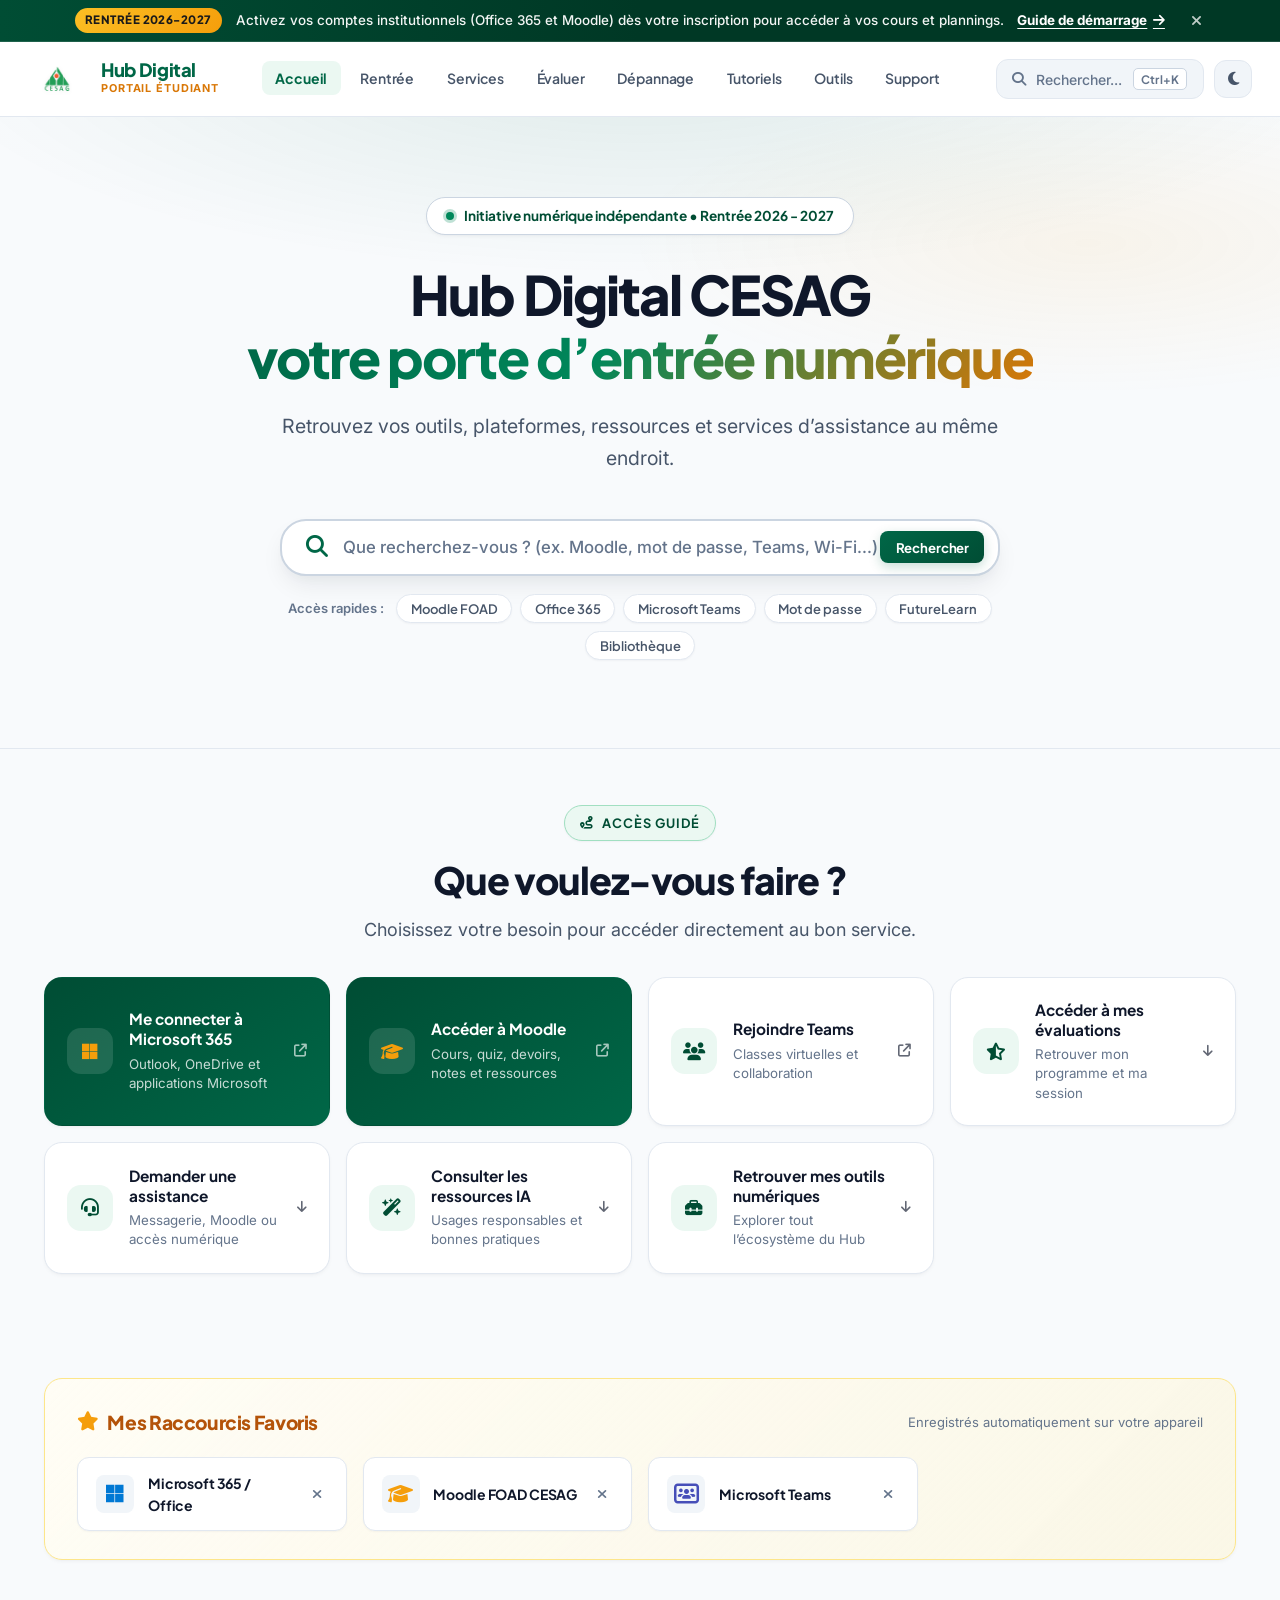
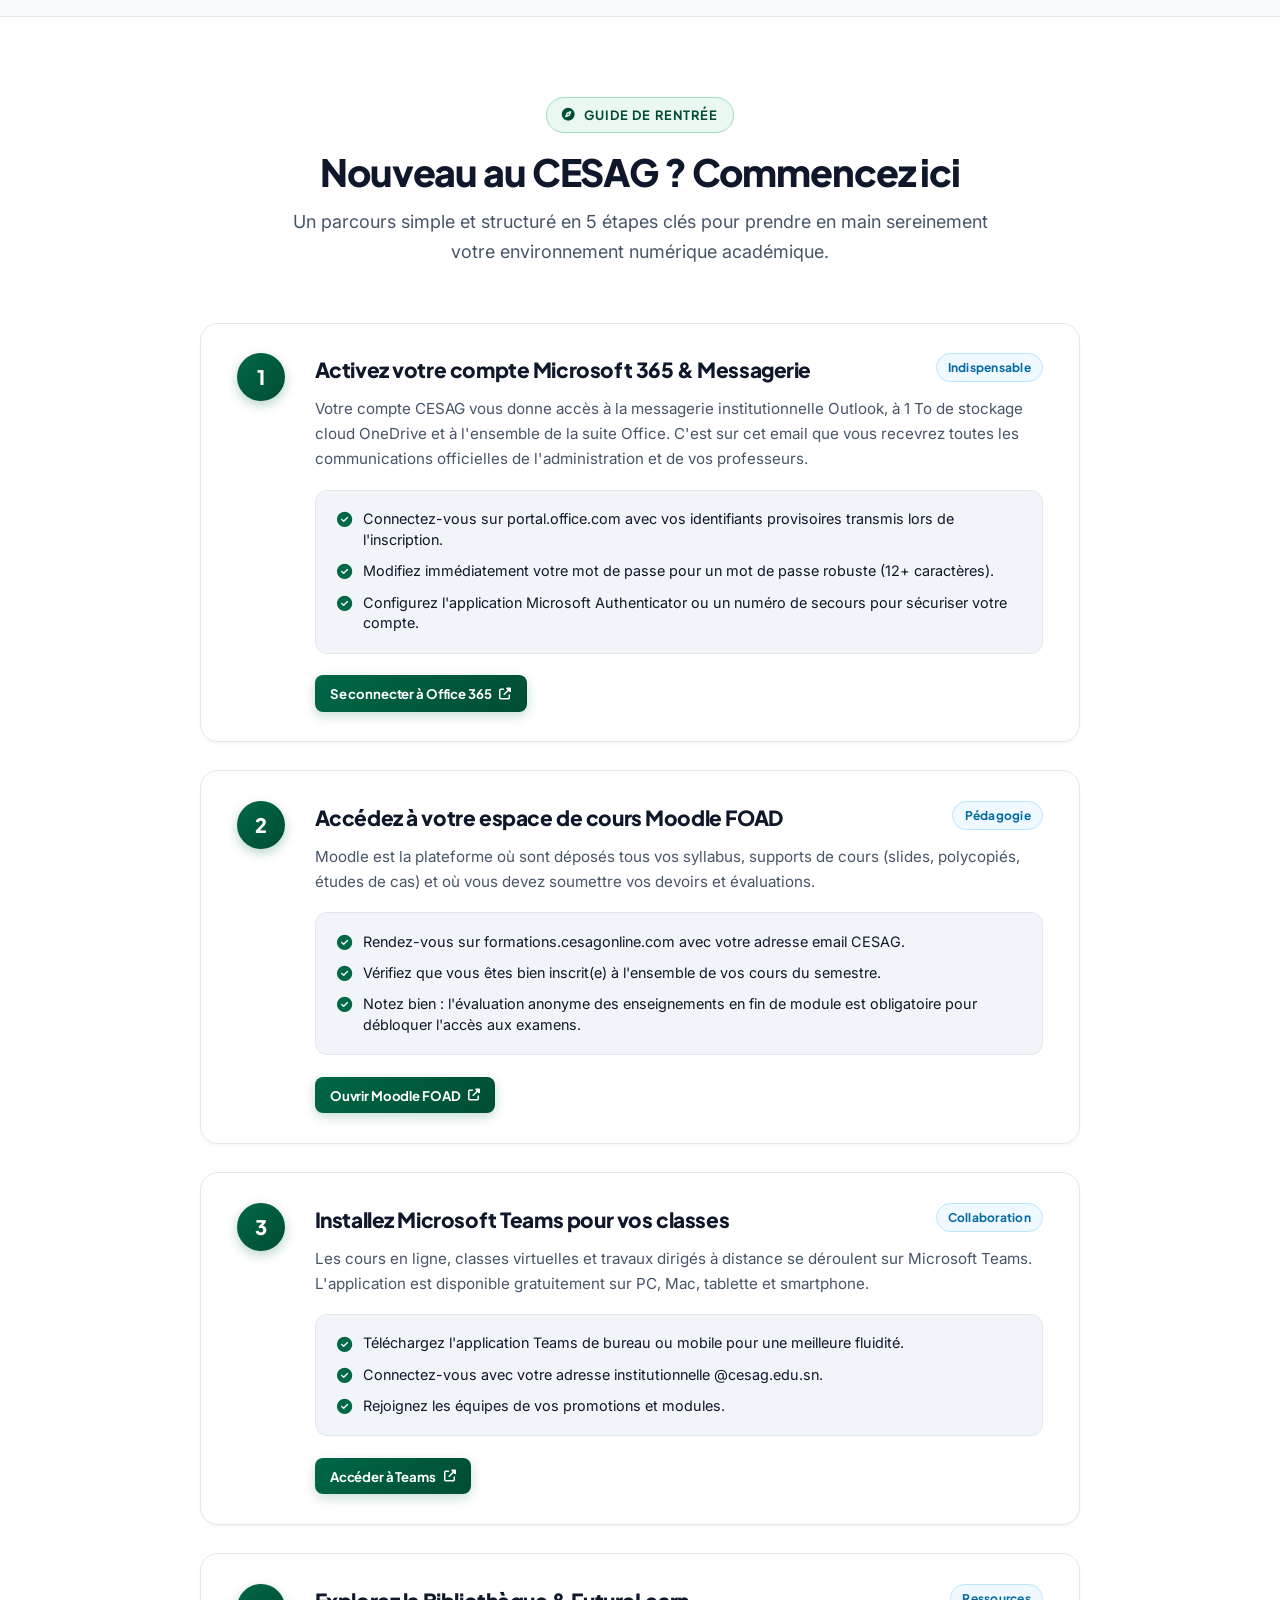
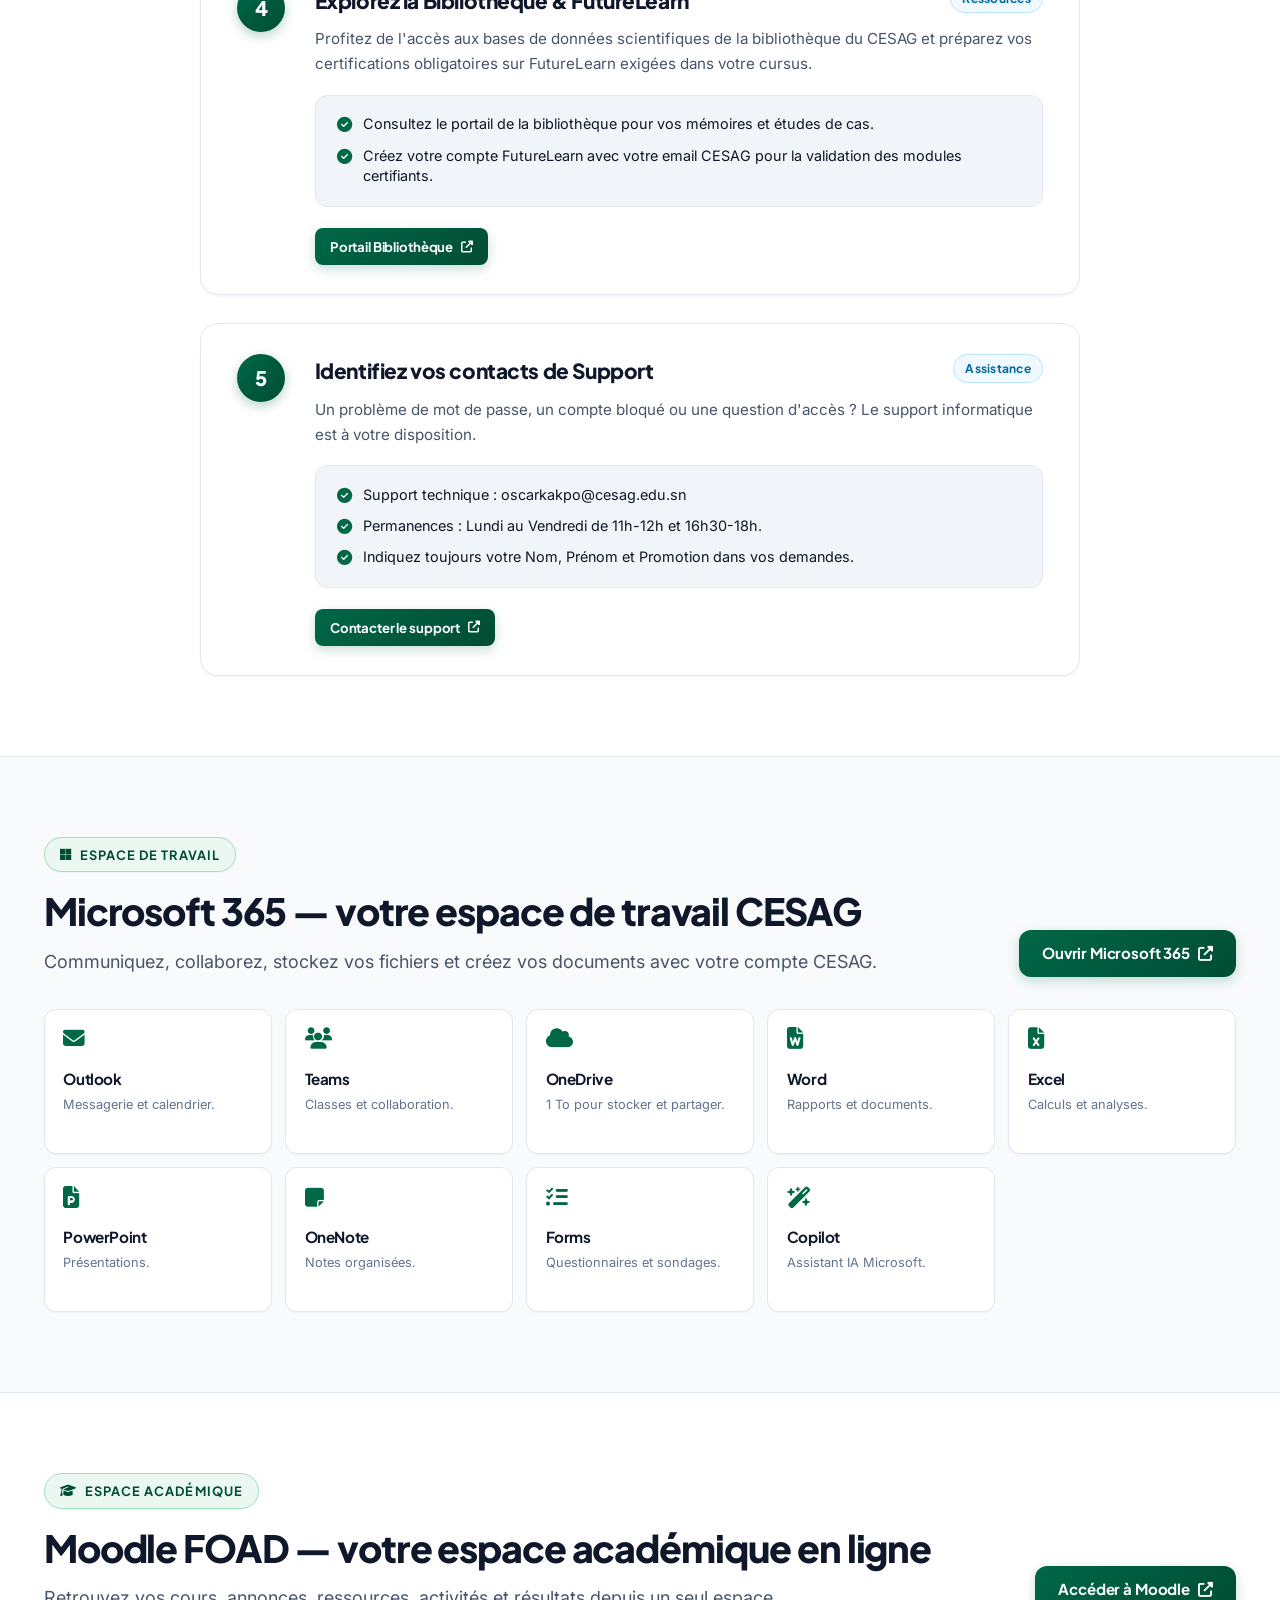
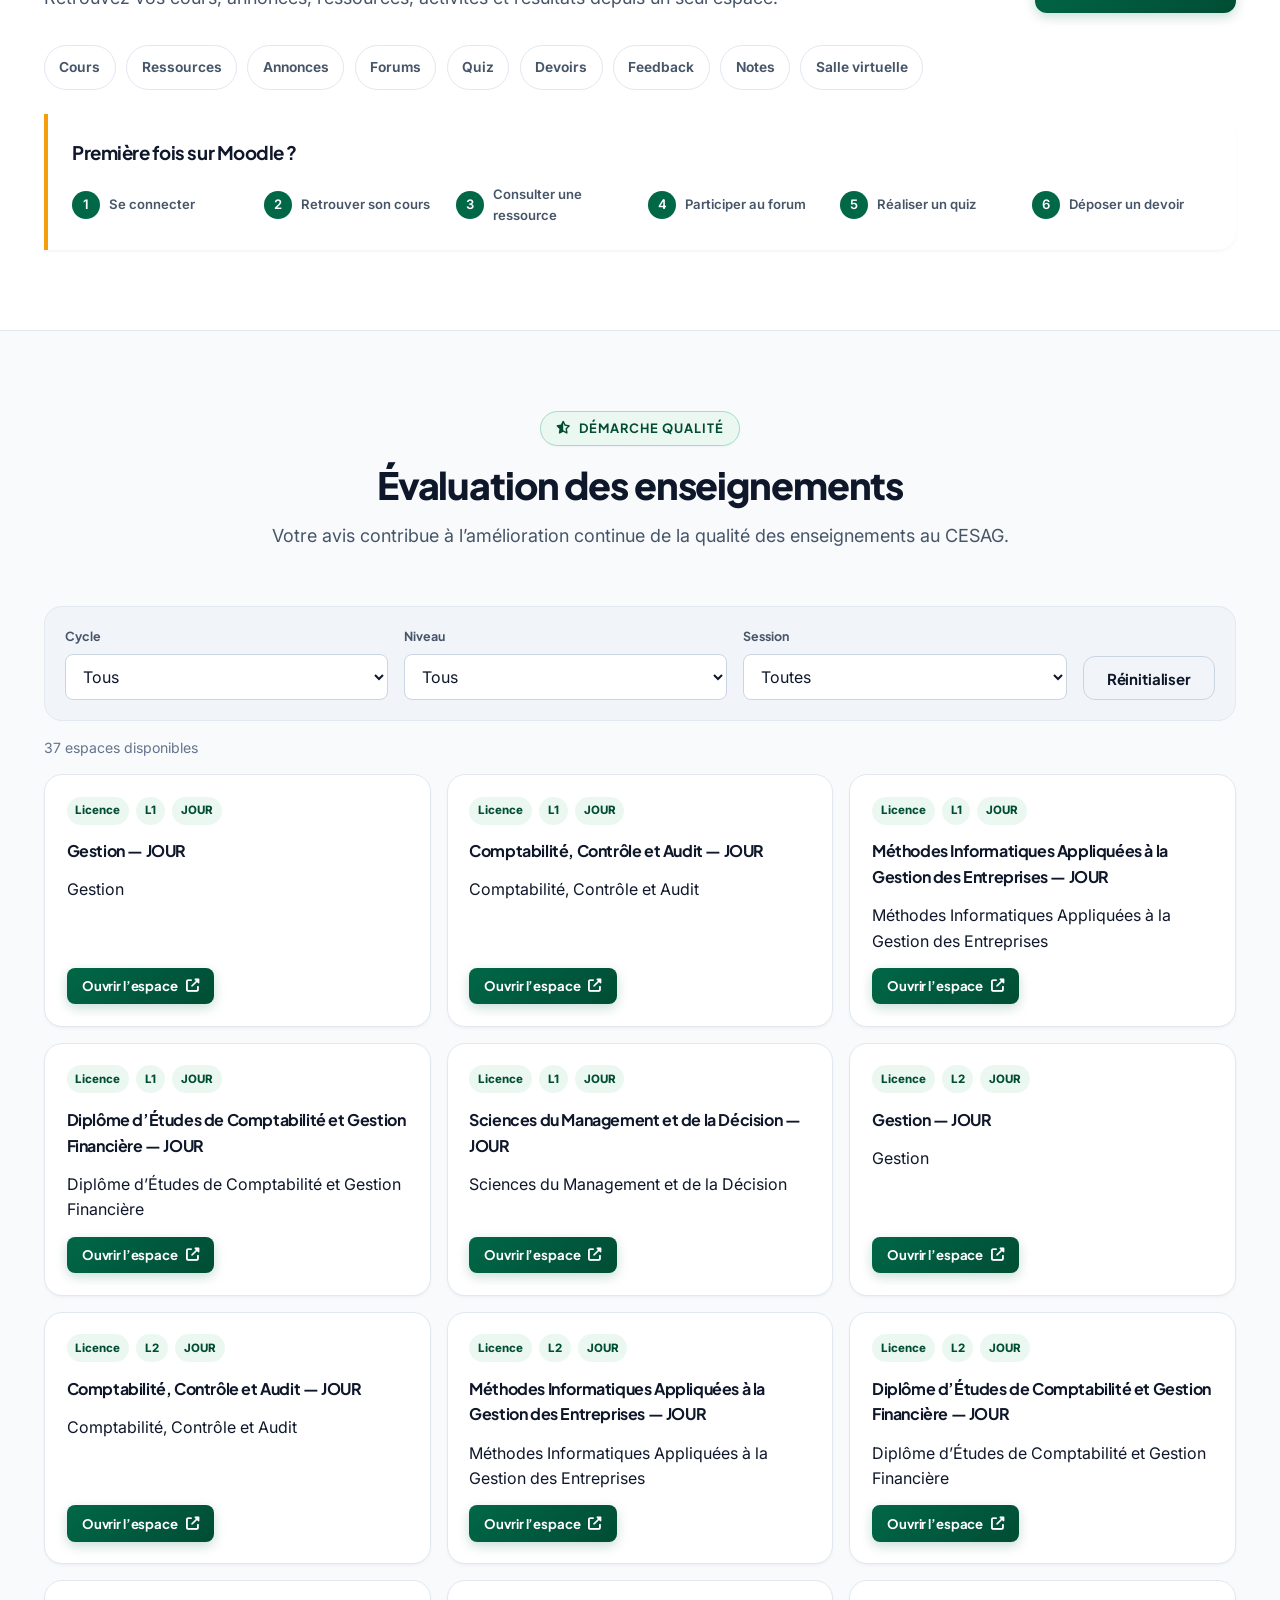
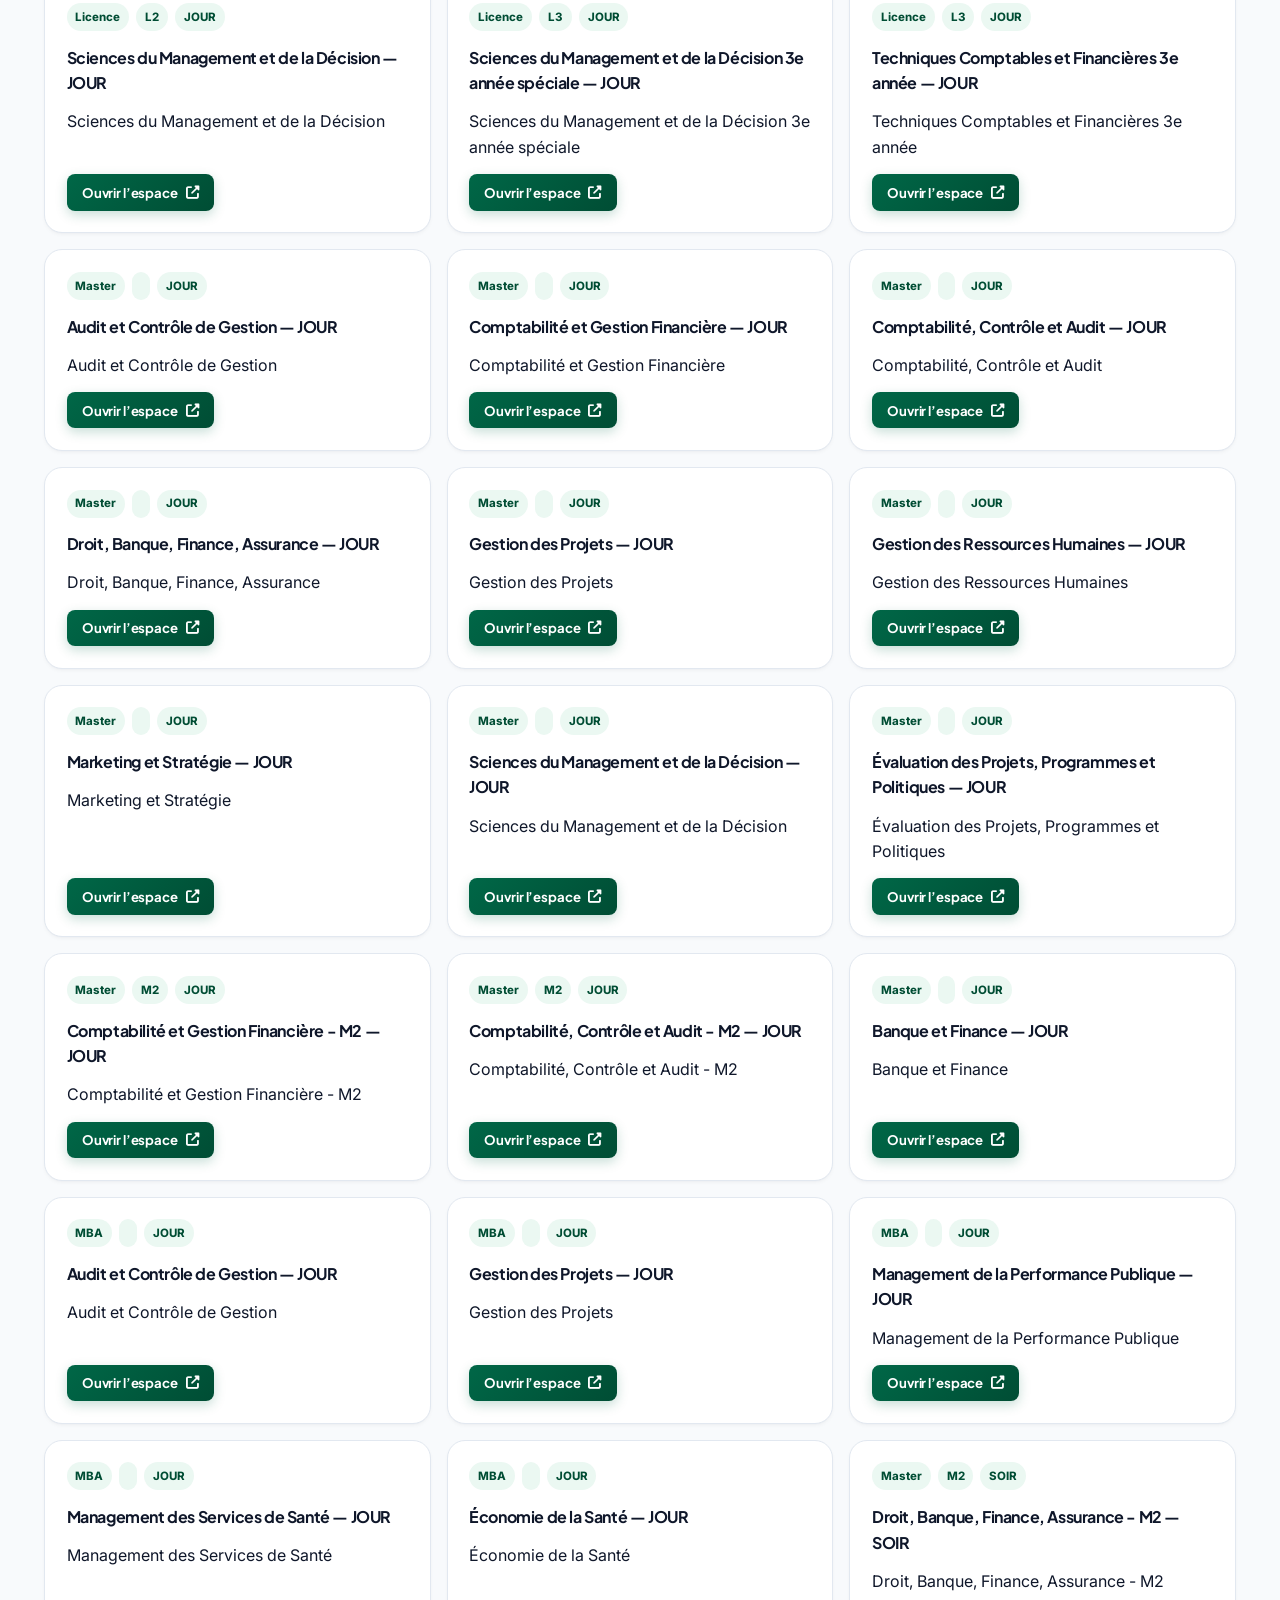
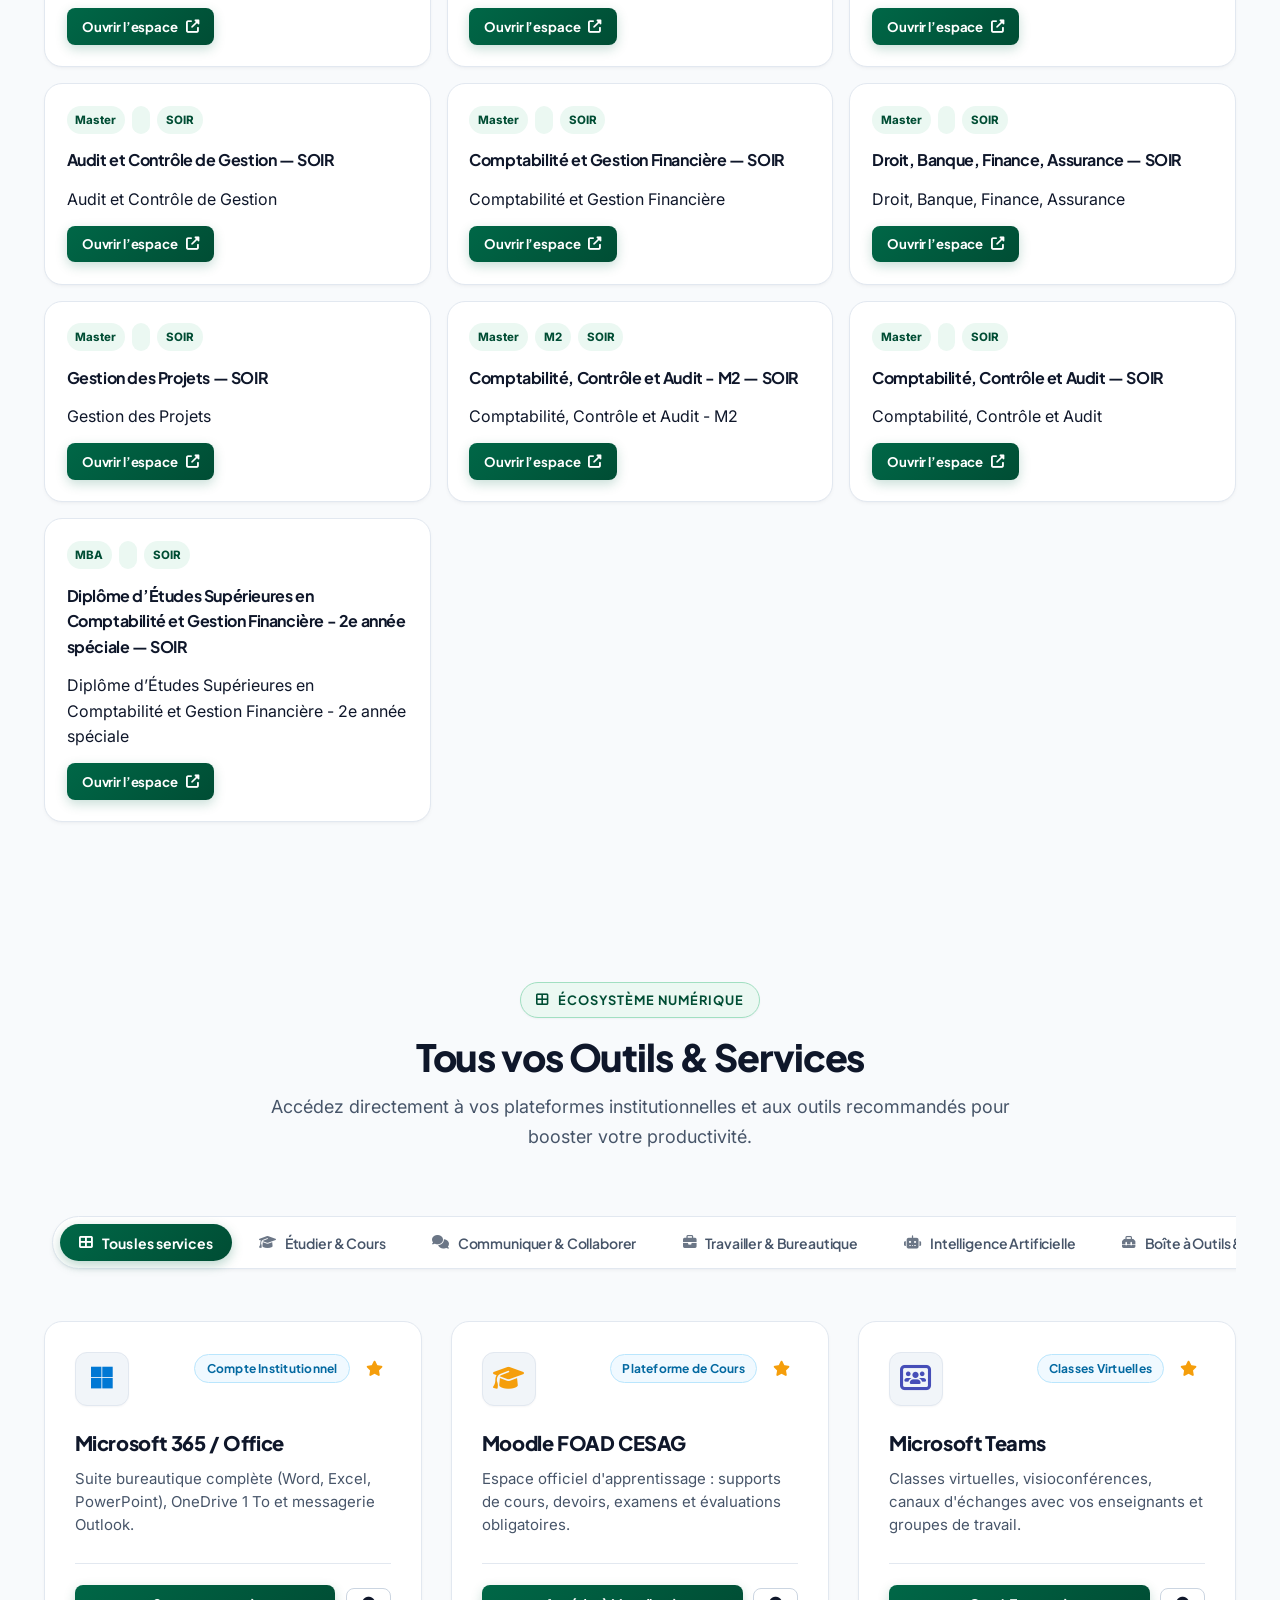
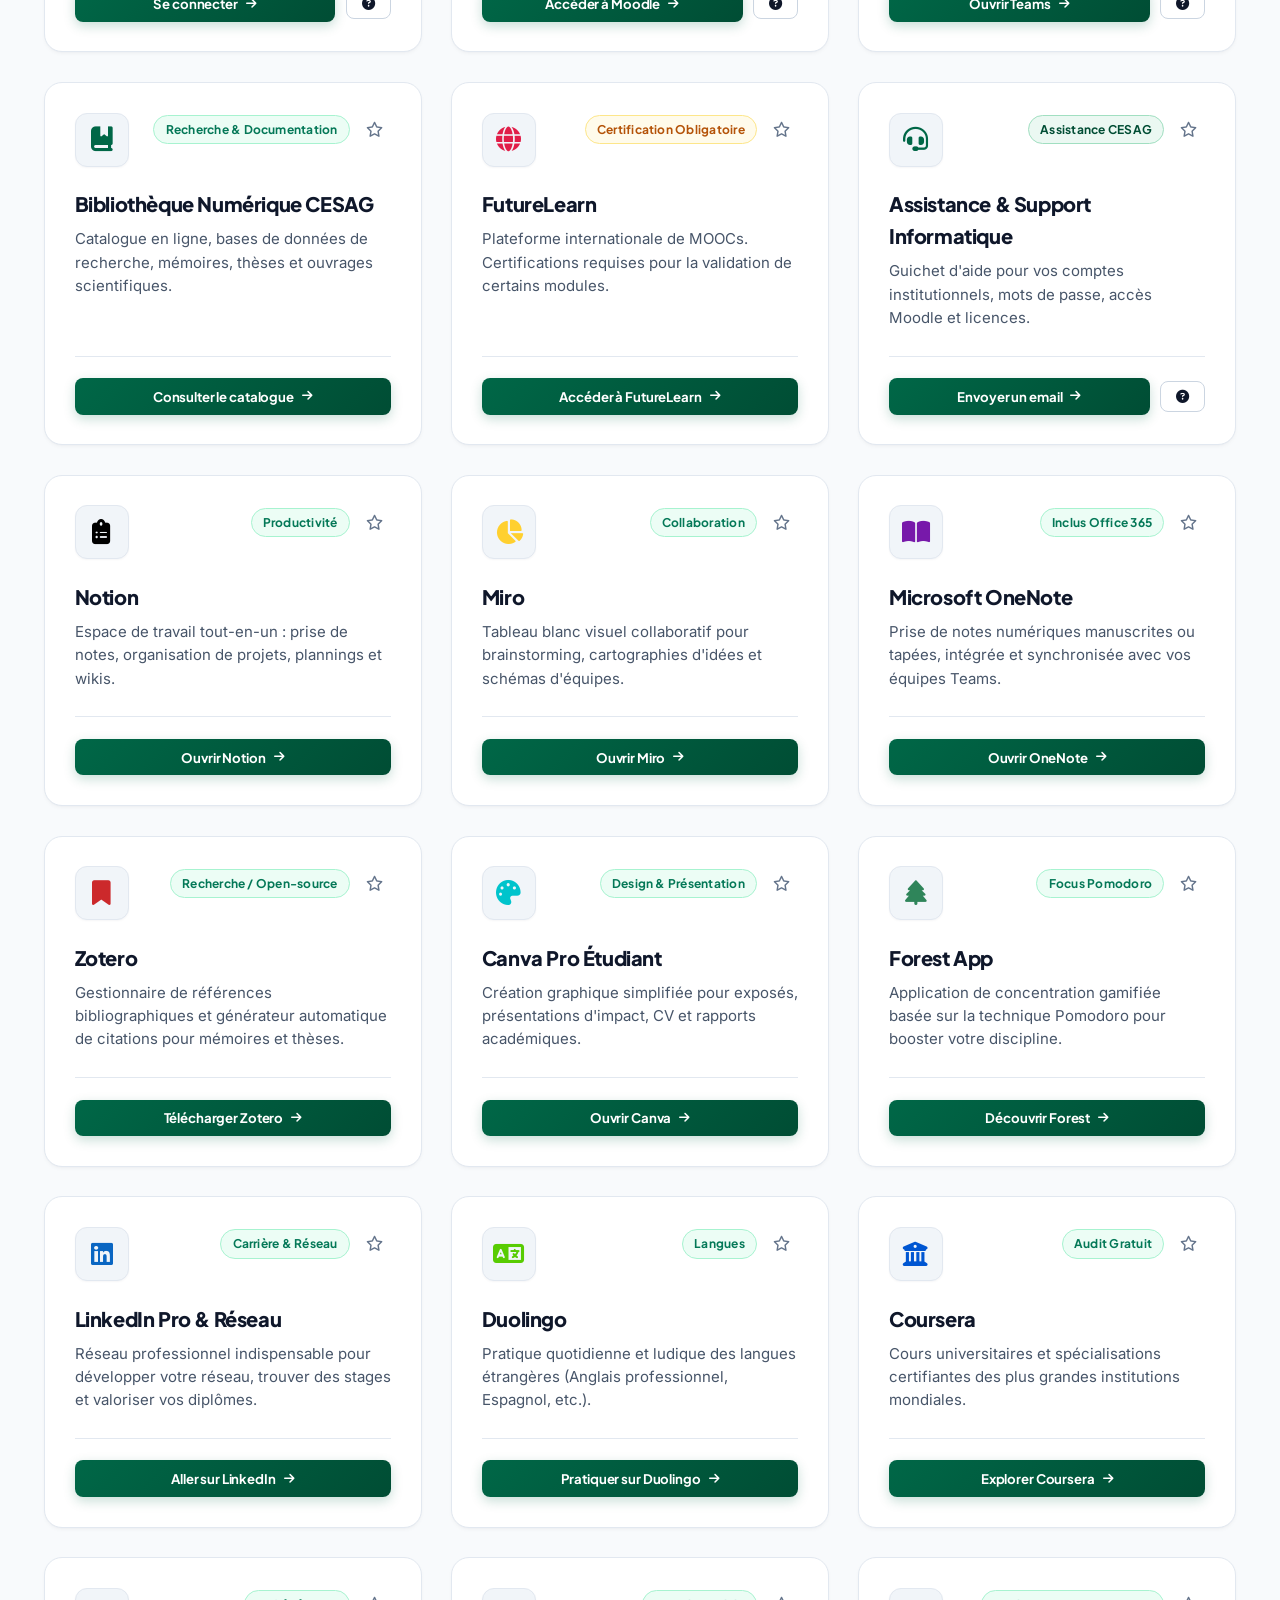
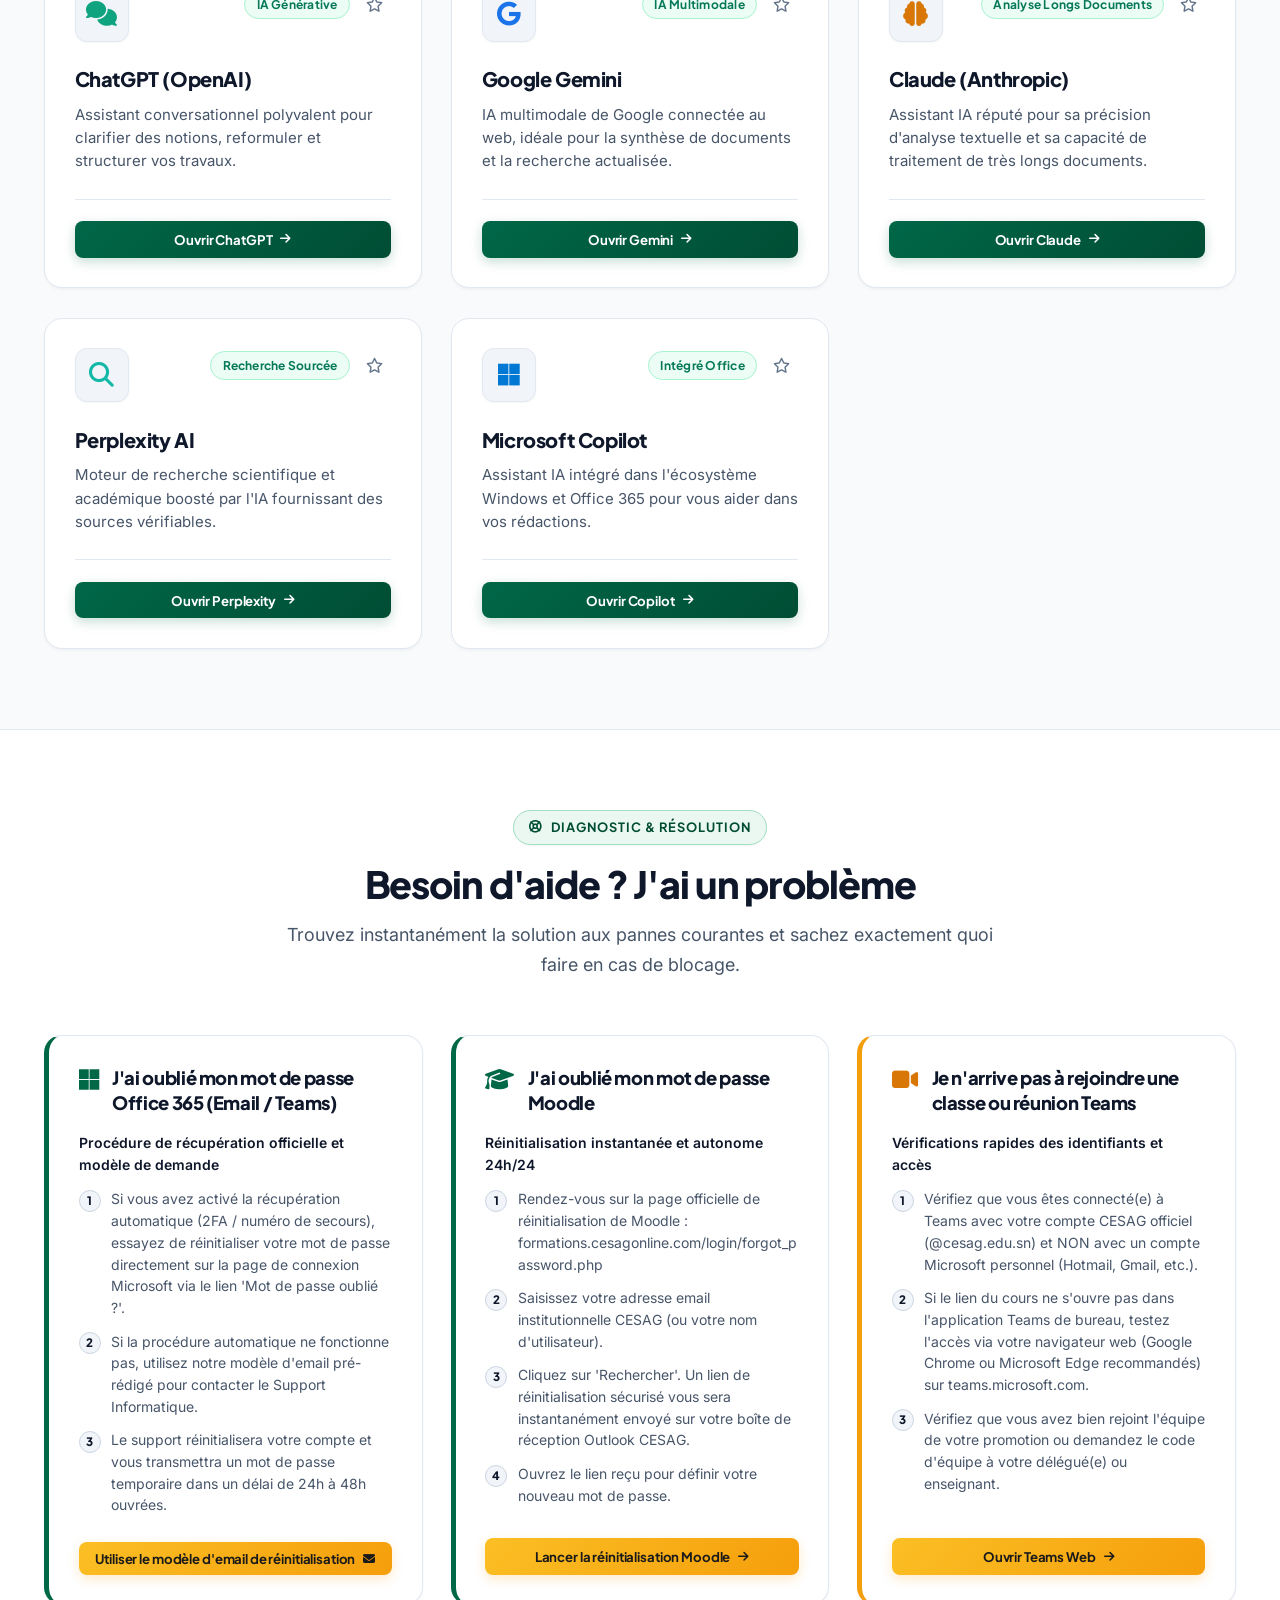
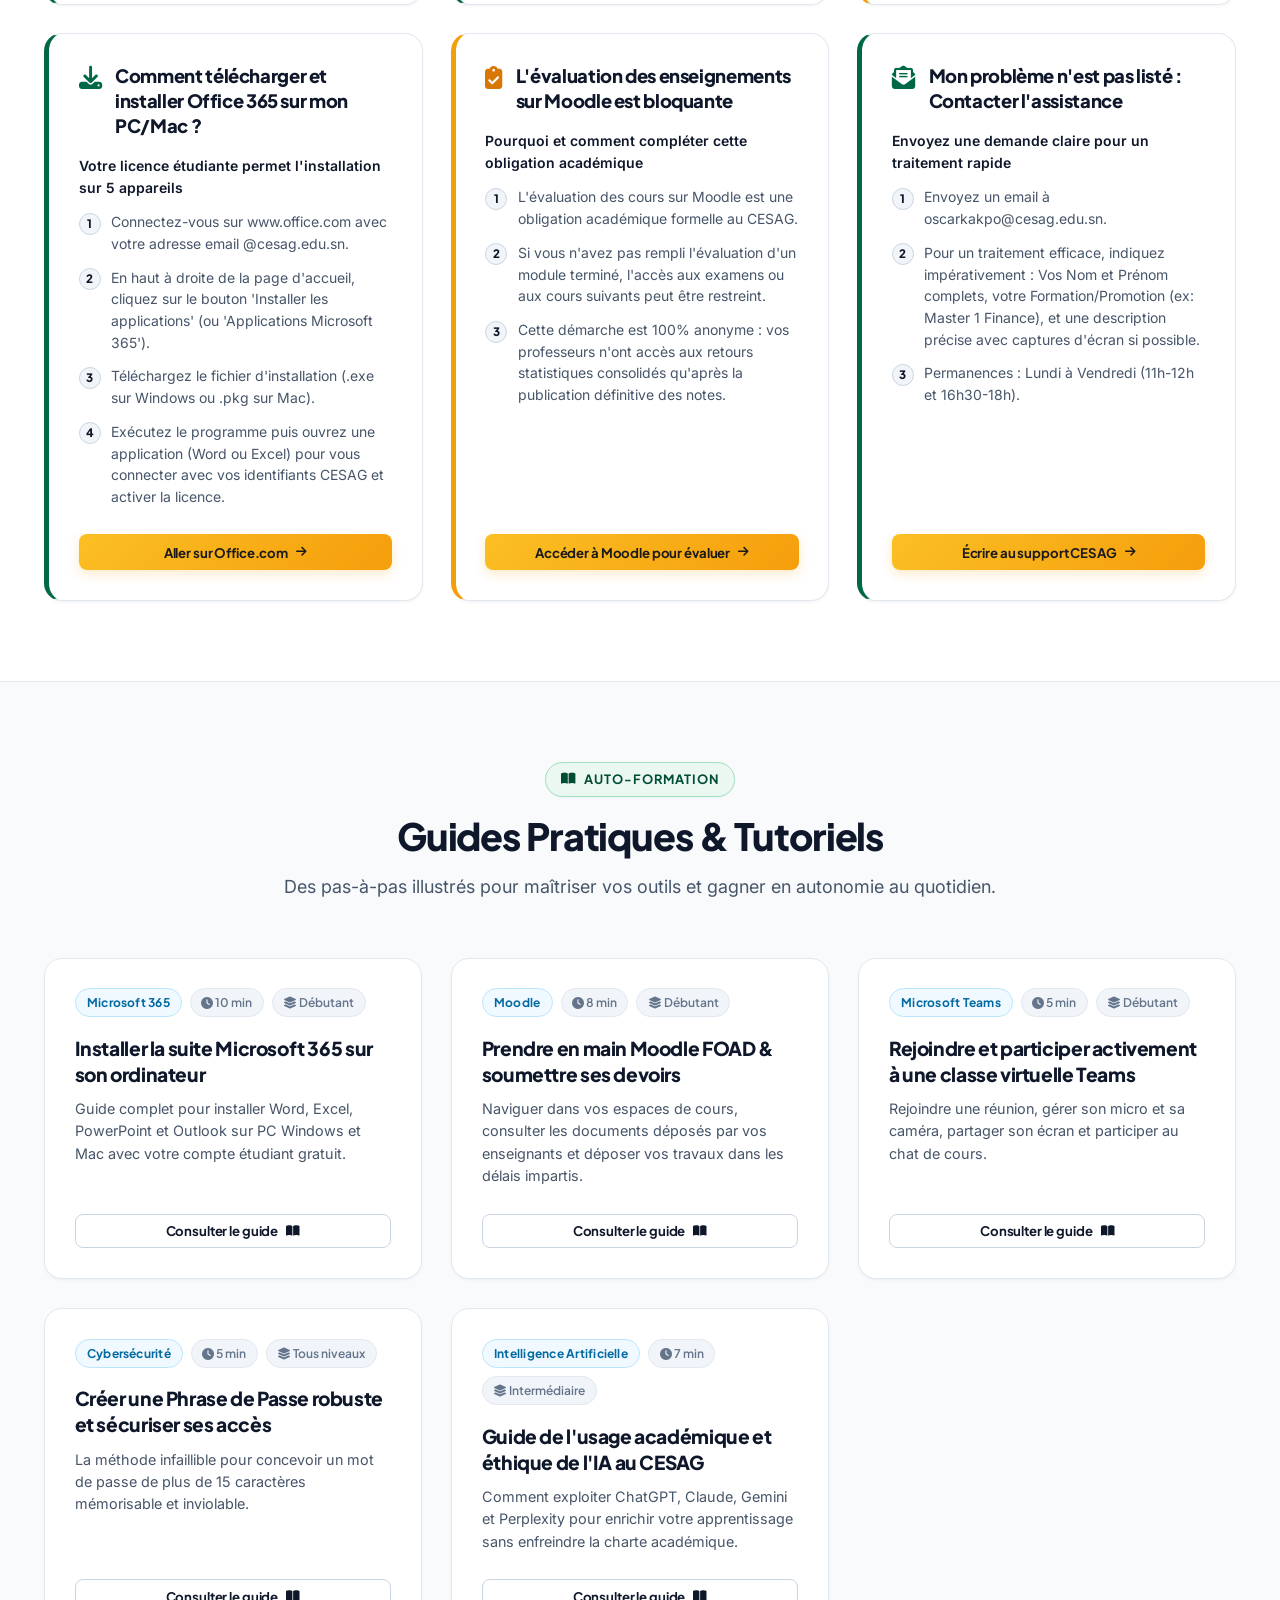
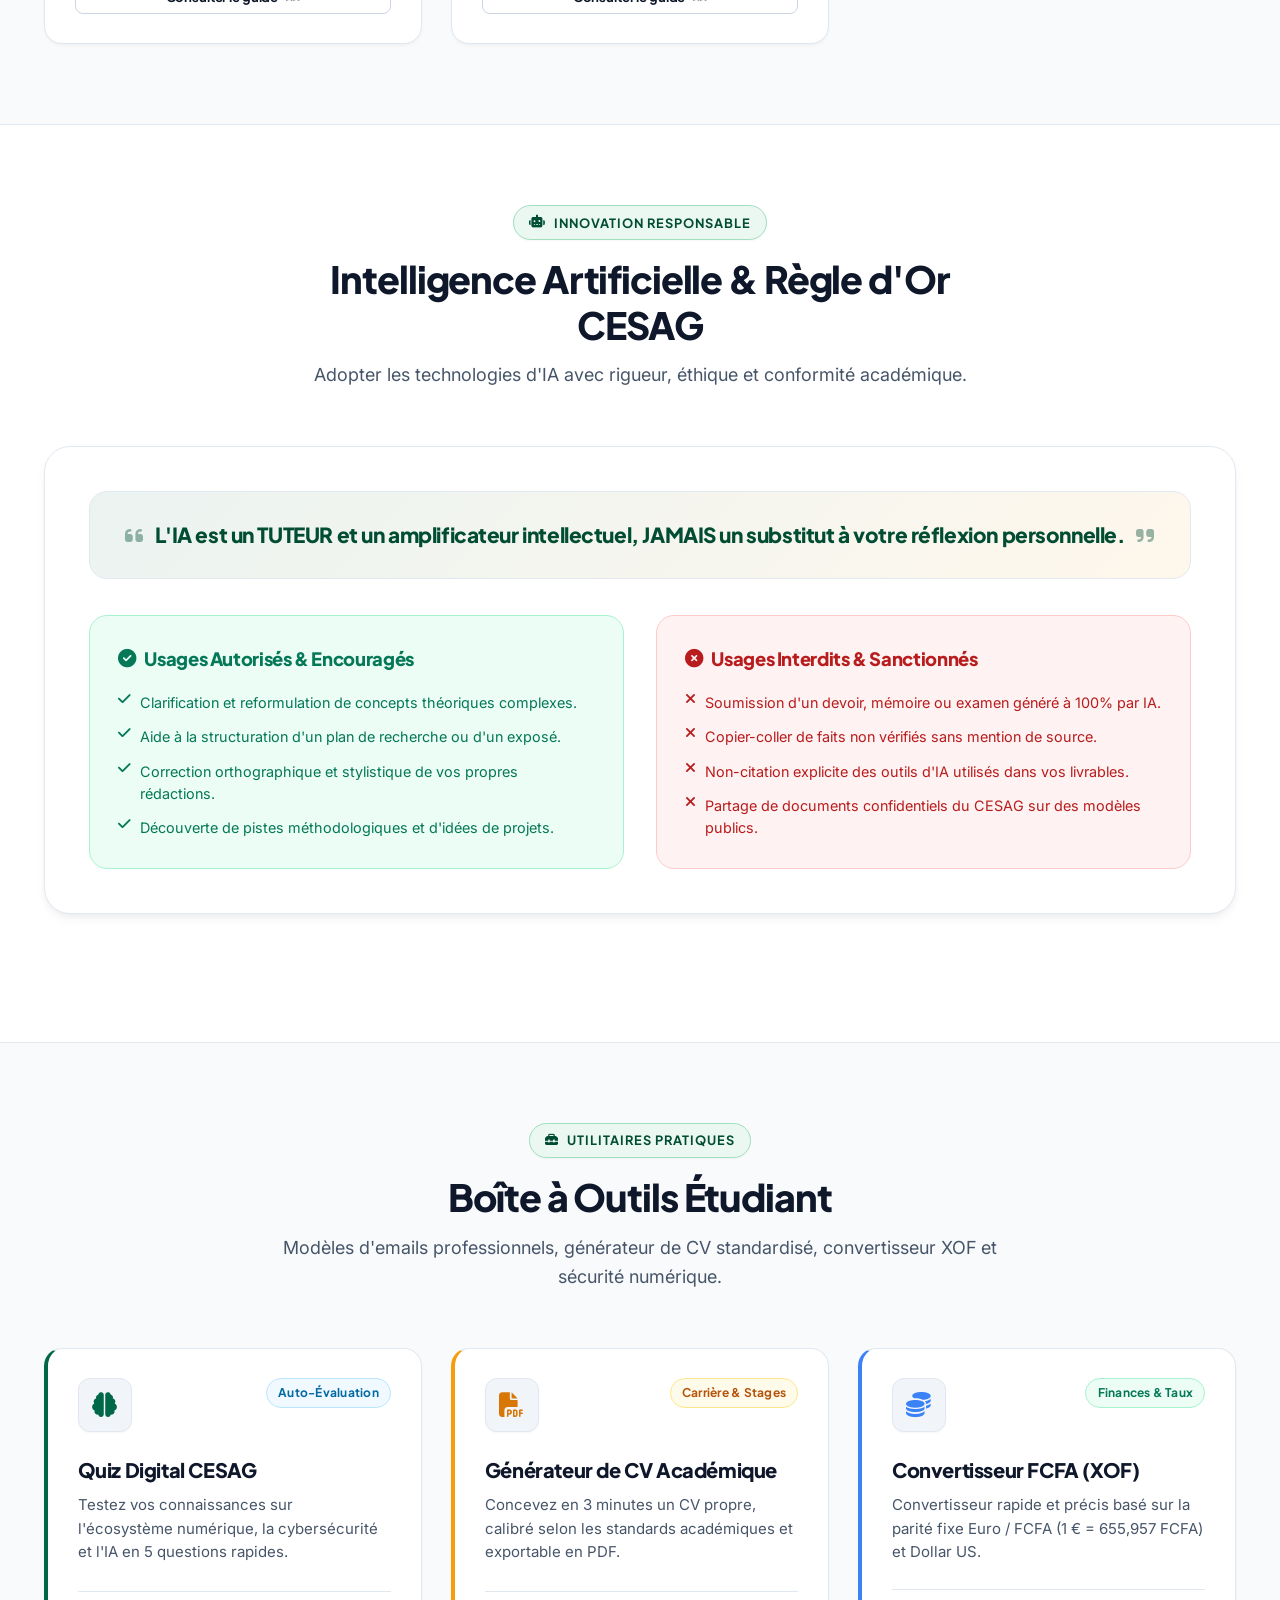
==== commit f3391177: "Merge branch 'main' into feat/hub-rentree-2026" ====
--- a/index.html
+++ b/index.html
@@ -1042,4 +1042,4 @@
   <script src="js/app.js"></script>
   <script src="js/cv-generator.js"></script>
 </body>
-</html>
+</html>
--- a/css/portal-2026.css
+++ b/css/portal-2026.css
@@ -0,0 +1,182 @@
+/* Évolutions Rentrée 2026-2027 — composants additionnels, sans rupture du design existant */
+
+.intent-section { padding-top: 3.5rem; }
+.category-nav-wrapper { justify-content: flex-start; }
+.category-pills { margin-inline: auto; }
+.intent-heading { margin-bottom: 2rem; }
+.intent-grid {
+  display: grid;
+  grid-template-columns: repeat(4, minmax(0, 1fr));
+  gap: 1rem;
+}
+.intent-card {
+  min-height: 132px;
+  display: grid;
+  grid-template-columns: auto 1fr auto;
+  align-items: center;
+  gap: 1rem;
+  padding: 1.35rem;
+  color: var(--text-primary);
+  background: var(--bg-surface);
+  border: 1px solid var(--border-subtle);
+  border-radius: var(--radius-lg);
+  box-shadow: var(--shadow-sm);
+  transition: transform var(--transition-normal), box-shadow var(--transition-normal), border-color var(--transition-normal);
+}
+.intent-card:hover,
+.intent-card:focus-visible {
+  transform: translateY(-4px);
+  border-color: var(--cesag-green-300);
+  box-shadow: var(--shadow-card-hover);
+}
+.intent-card--featured {
+  background: linear-gradient(145deg, var(--cesag-green-700), var(--cesag-green-600));
+  color: #fff;
+  border-color: transparent;
+}
+.intent-icon {
+  width: 46px;
+  height: 46px;
+  display: grid;
+  place-items: center;
+  border-radius: 14px;
+  color: var(--cesag-green-700);
+  background: var(--cesag-green-50);
+  font-size: 1.1rem;
+}
+.intent-card--featured .intent-icon { color: var(--cesag-gold-500); background: rgba(255,255,255,.12); }
+.intent-card strong { display: block; font-family: var(--font-heading); font-size: .96rem; line-height: 1.3; }
+.intent-card small { display: block; margin-top: .35rem; color: var(--text-muted); line-height: 1.45; }
+.intent-card--featured small { color: rgba(255,255,255,.78); }
+.intent-card > i { opacity: .65; font-size: .8rem; }
+
+.platform-section { scroll-margin-top: 90px; }
+.platform-hero {
+  display: flex;
+  align-items: flex-end;
+  justify-content: space-between;
+  gap: 2rem;
+  margin-bottom: 2rem;
+}
+.platform-hero .section-subtitle { margin-bottom: 0; }
+.platform-hero .btn { flex: 0 0 auto; }
+.platform-tools {
+  display: grid;
+  grid-template-columns: repeat(5, minmax(0, 1fr));
+  gap: .85rem;
+}
+.platform-tools article {
+  min-height: 145px;
+  padding: 1.15rem;
+  background: var(--bg-surface);
+  border: 1px solid var(--border-subtle);
+  border-radius: var(--radius-md);
+  box-shadow: var(--shadow-xs);
+}
+.platform-tools article:hover { border-color: var(--cesag-green-300); transform: translateY(-2px); }
+.platform-tools i { color: var(--cesag-green-600); font-size: 1.35rem; }
+.platform-tools h3 { margin: .8rem 0 .3rem; font-size: .95rem; }
+.platform-tools p { color: var(--text-muted); font-size: .8rem; line-height: 1.45; }
+
+.moodle-capabilities { display: flex; flex-wrap: wrap; gap: .65rem; margin-bottom: 1.5rem; }
+.moodle-capabilities span {
+  padding: .65rem .9rem;
+  background: var(--bg-surface);
+  color: var(--text-secondary);
+  border: 1px solid var(--border-subtle);
+  border-radius: var(--radius-full);
+  font-size: .86rem;
+  font-weight: 650;
+}
+.first-steps {
+  padding: 1.5rem;
+  background: var(--bg-surface);
+  border-left: 4px solid var(--cesag-gold-500);
+  border-radius: 0 var(--radius-lg) var(--radius-lg) 0;
+  box-shadow: var(--shadow-sm);
+}
+.first-steps h3 { margin-bottom: 1rem; }
+.first-steps ol { display: grid; grid-template-columns: repeat(6, 1fr); gap: .75rem; list-style: none; }
+.first-steps li { display: flex; align-items: center; gap: .55rem; color: var(--text-secondary); font-size: .82rem; font-weight: 600; }
+.first-steps li span { width: 28px; height: 28px; display: grid; place-items: center; flex: 0 0 auto; border-radius: 50%; background: var(--cesag-green-600); color: #fff; }
+
+.evaluations-section { scroll-margin-top: 90px; }
+.evaluation-filters {
+  display: grid;
+  grid-template-columns: repeat(3, minmax(160px, 1fr)) auto;
+  align-items: end;
+  gap: 1rem;
+  padding: 1.25rem;
+  margin-bottom: 1rem;
+  background: var(--bg-surface-alt);
+  border: 1px solid var(--border-subtle);
+  border-radius: var(--radius-lg);
+}
+.evaluation-filters label { display: block; margin-bottom: .4rem; font-family: var(--font-heading); font-size: .78rem; font-weight: 700; color: var(--text-secondary); }
+.evaluation-filters select {
+  width: 100%;
+  min-height: 44px;
+  padding: .7rem .8rem;
+  color: var(--text-primary);
+  background: var(--bg-surface);
+  border: 1px solid var(--border-default);
+  border-radius: var(--radius-sm);
+}
+.evaluation-count { min-height: 1.5rem; margin-bottom: .8rem; color: var(--text-muted); font-size: .88rem; }
+.evaluation-grid { display: grid; grid-template-columns: repeat(3, minmax(0, 1fr)); gap: 1rem; }
+.evaluation-card {
+  display: flex;
+  flex-direction: column;
+  gap: .85rem;
+  padding: 1.35rem;
+  background: var(--bg-surface);
+  border: 1px solid var(--border-subtle);
+  border-radius: var(--radius-lg);
+  box-shadow: var(--shadow-sm);
+}
+.evaluation-card__meta { display: flex; flex-wrap: wrap; gap: .45rem; }
+.evaluation-card__meta span { padding: .3rem .55rem; color: var(--cesag-green-700); background: var(--cesag-green-50); border-radius: var(--radius-full); font-size: .72rem; font-weight: 750; }
+[data-theme="dark"] .evaluation-card__meta span { color: var(--cesag-green-200); background: rgba(0,135,90,.18); }
+.evaluation-card h3 { font-size: 1rem; }
+.evaluation-card .btn { margin-top: auto; align-self: flex-start; }
+.evaluation-empty {
+  grid-column: 1 / -1;
+  padding: 2.5rem;
+  text-align: center;
+  color: var(--text-muted);
+  background: var(--bg-surface-alt);
+  border: 1px dashed var(--border-default);
+  border-radius: var(--radius-lg);
+}
+.evaluation-empty i { margin-bottom: .75rem; color: var(--cesag-gold-500); font-size: 1.5rem; }
+.evaluation-empty h3 { margin-bottom: .45rem; color: var(--text-primary); }
+
+@media (max-width: 1100px) {
+  .intent-grid { grid-template-columns: repeat(2, minmax(0, 1fr)); }
+  .platform-tools { grid-template-columns: repeat(3, minmax(0, 1fr)); }
+  .first-steps ol { grid-template-columns: repeat(3, 1fr); }
+}
+@media (max-width: 800px) {
+  .platform-hero { align-items: flex-start; flex-direction: column; gap: 1.25rem; }
+  .evaluation-filters { grid-template-columns: 1fr 1fr; }
+  .evaluation-grid { grid-template-columns: 1fr 1fr; }
+}
+@media (max-width: 560px) {
+  .brand-text { display: none; }
+  .header-container { gap: .65rem; }
+  .header-actions { gap: .45rem; }
+  .hero-search-box { padding-left: .85rem; }
+  .hero-search-icon { margin-right: .55rem; font-size: 1rem; }
+  .hero-search-input { min-width: 0; font-size: .9rem; }
+  .hero-search-box .btn { padding-left: .75rem; padding-right: .75rem; }
+  .intent-grid, .platform-tools, .evaluation-grid, .evaluation-filters { grid-template-columns: 1fr; }
+  .intent-card { min-height: 112px; }
+  .first-steps ol { grid-template-columns: 1fr; }
+  .platform-hero .btn, .evaluation-filters .btn { width: 100%; }
+  .trouble-card, .tuto-card, .service-card { min-width: 0; overflow-wrap: anywhere; }
+  .trouble-card .btn, .tuto-card .btn, .service-card .btn { white-space: normal; }
+  .ai-columns-grid { grid-template-columns: minmax(0, 1fr) !important; }
+  #outils .container > div[style*="padding: 2.5rem"] { padding: 1.25rem !important; }
+  .generated-password-display { padding-inline: .8rem; font-size: 1rem; }
+}
+
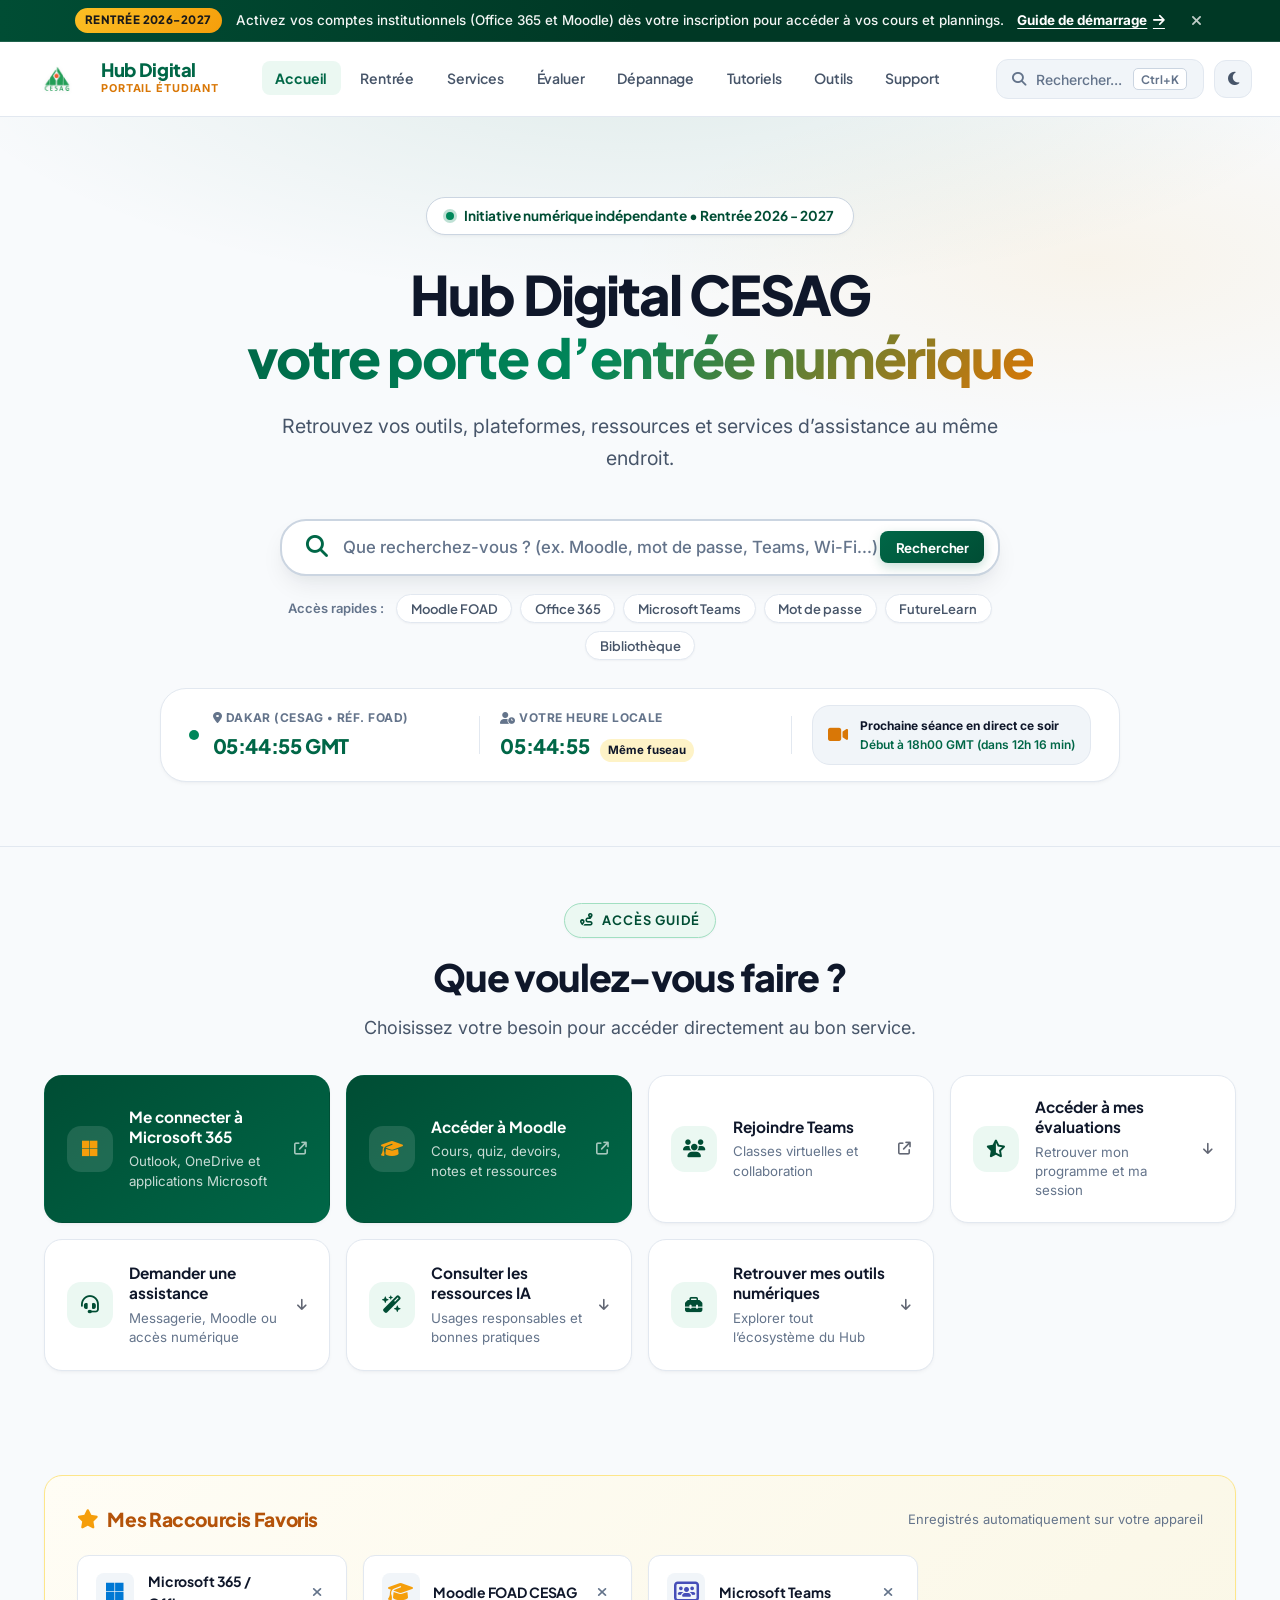
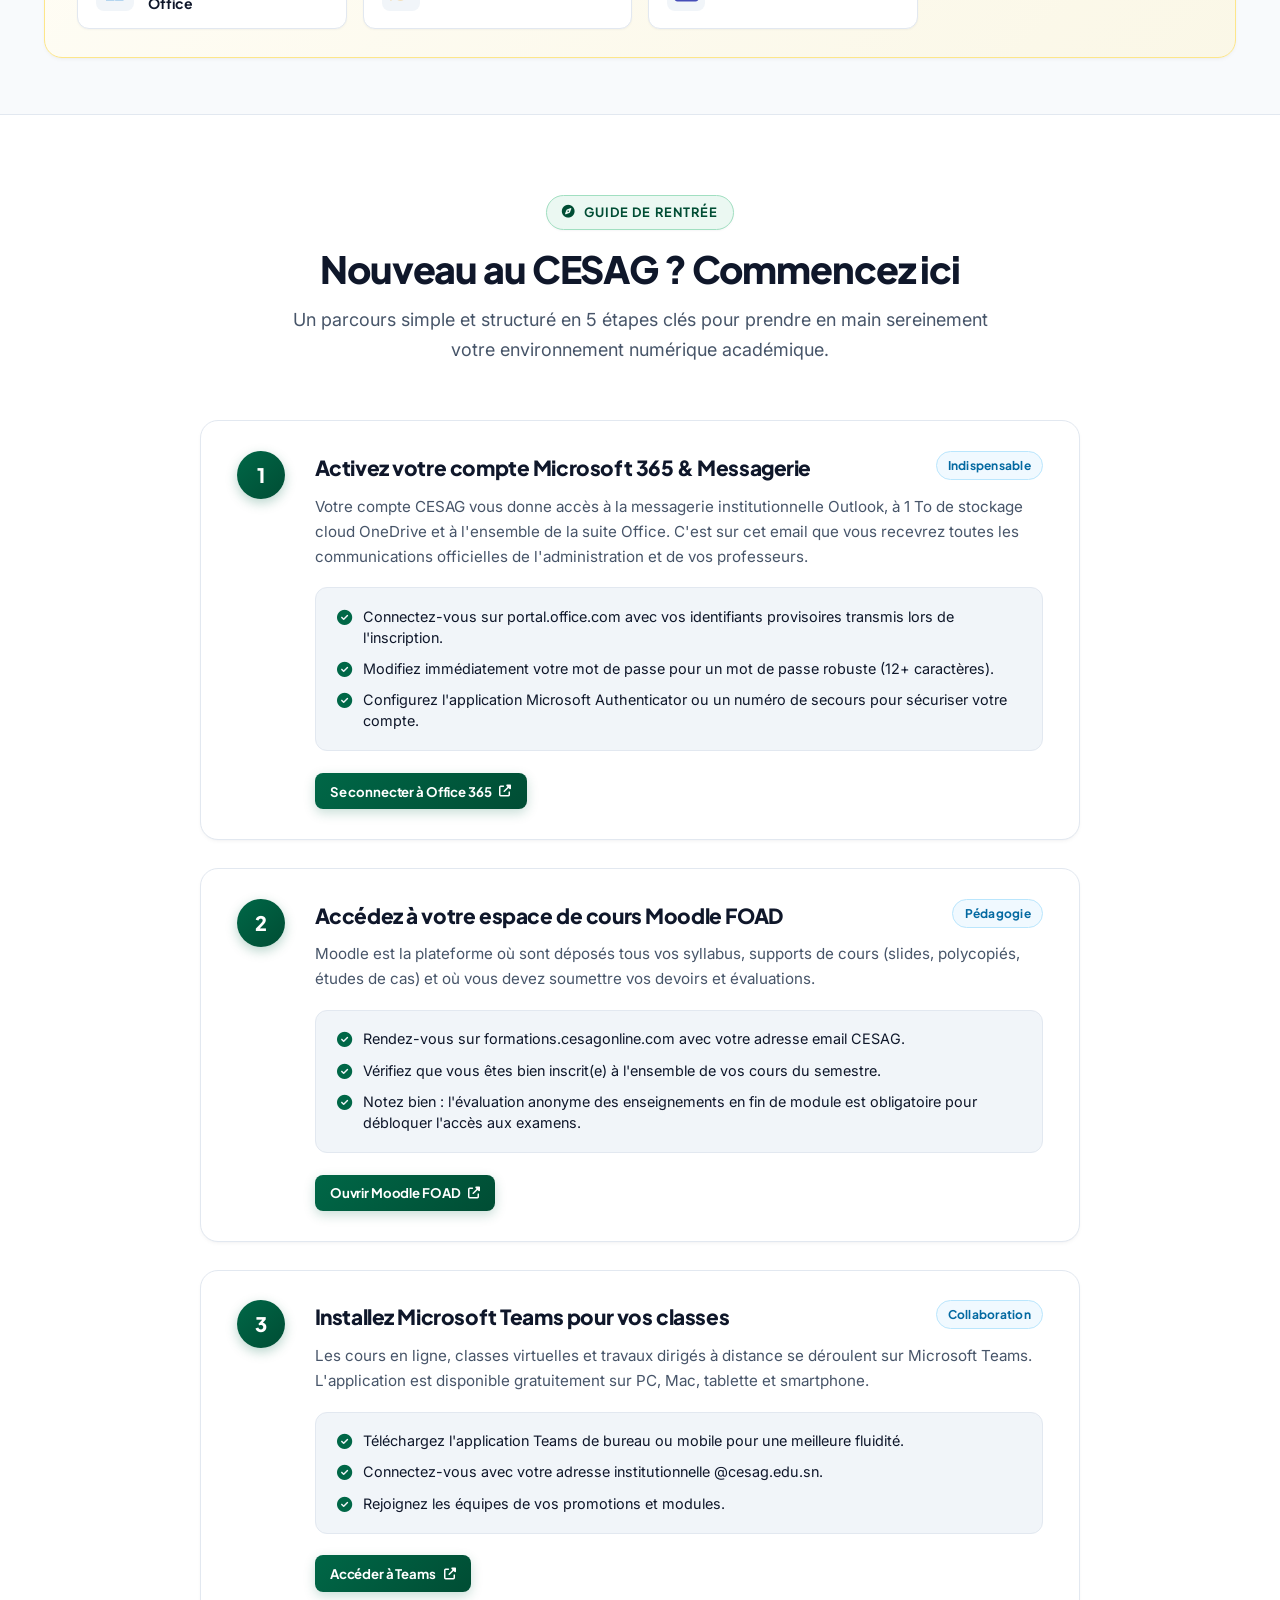
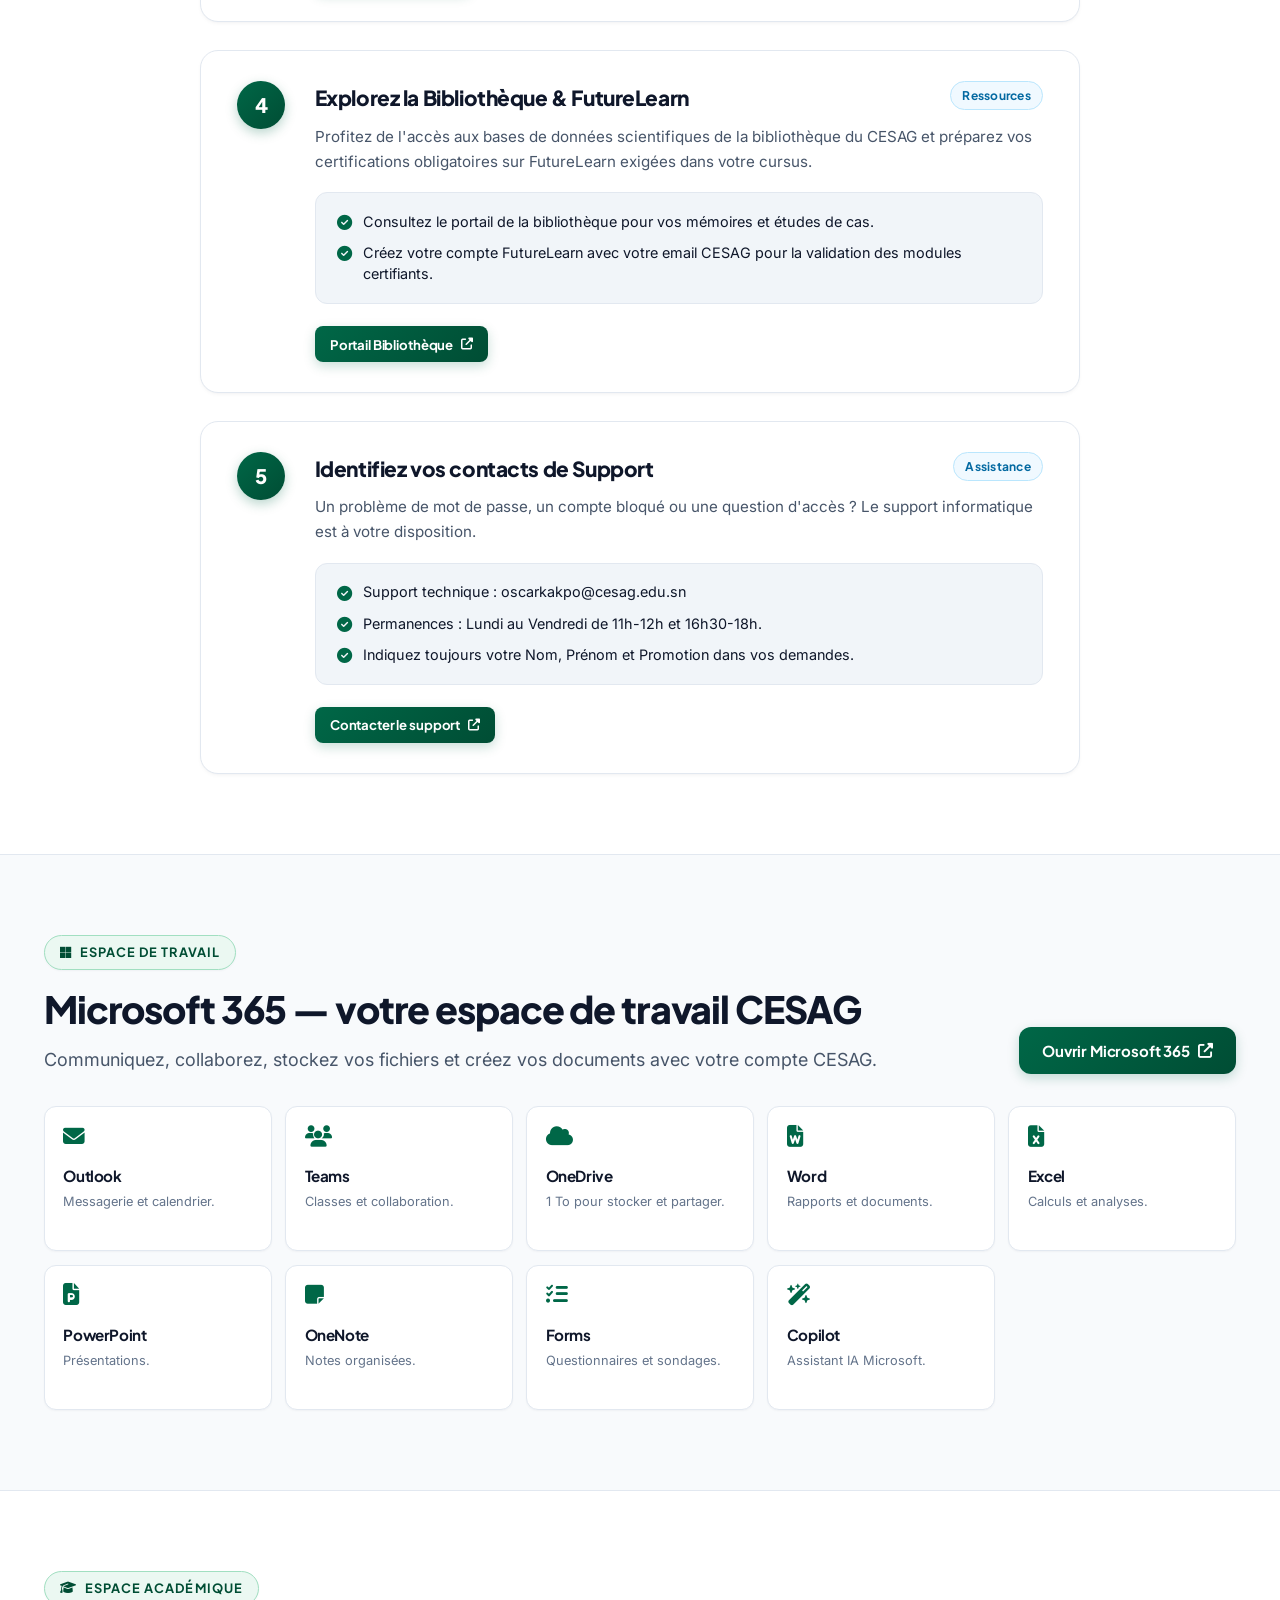
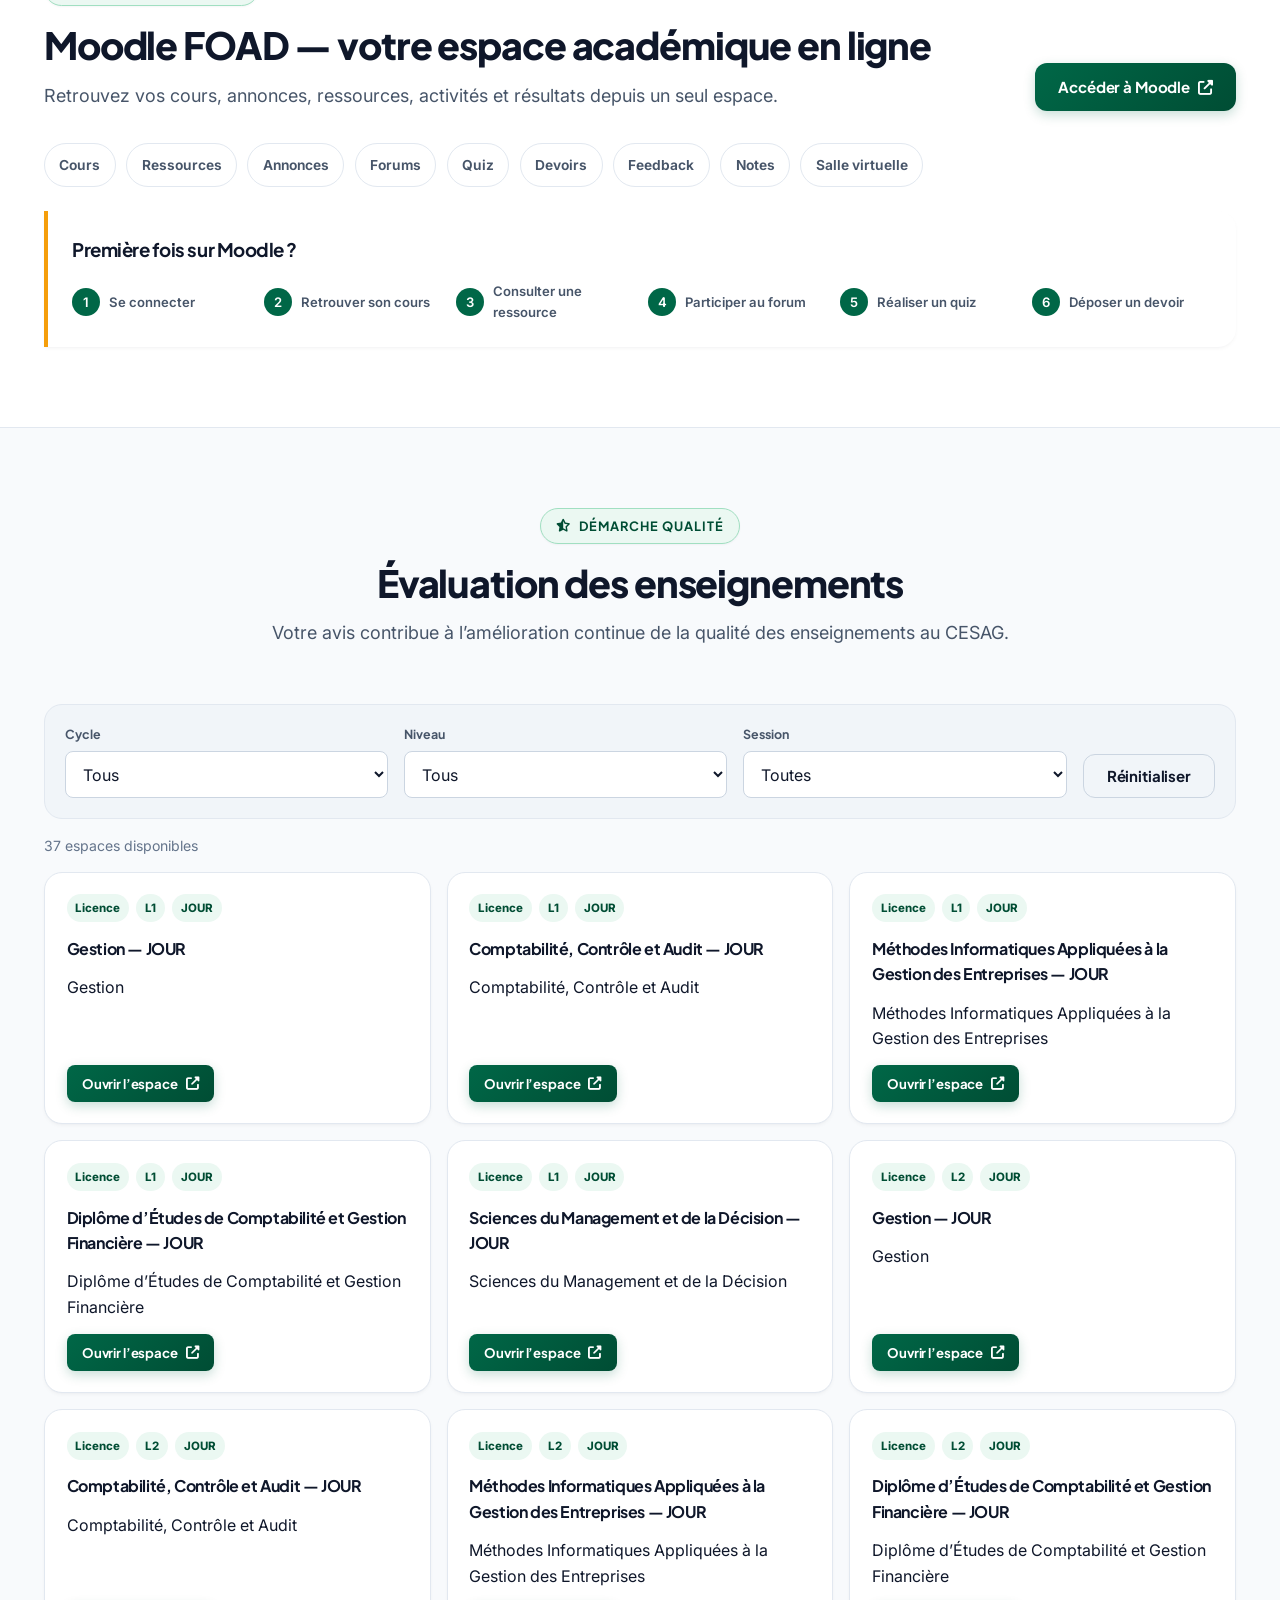
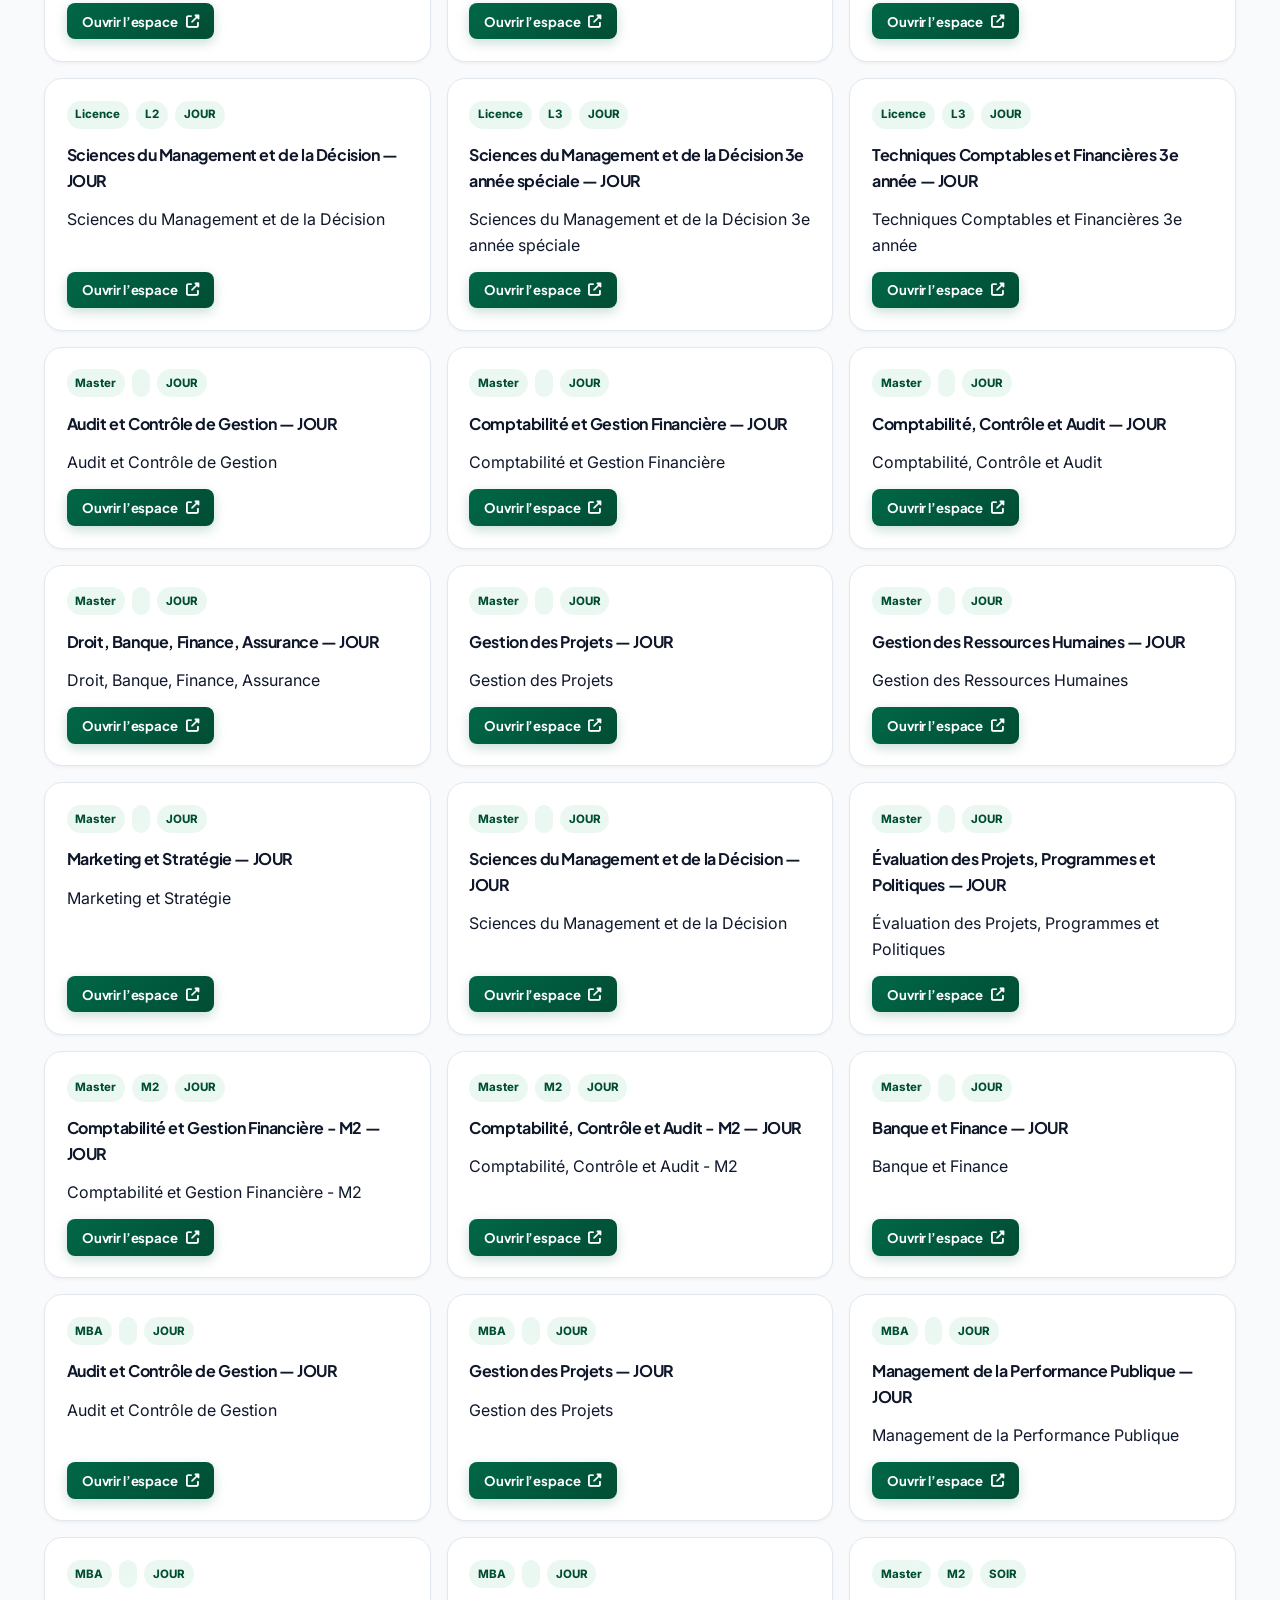
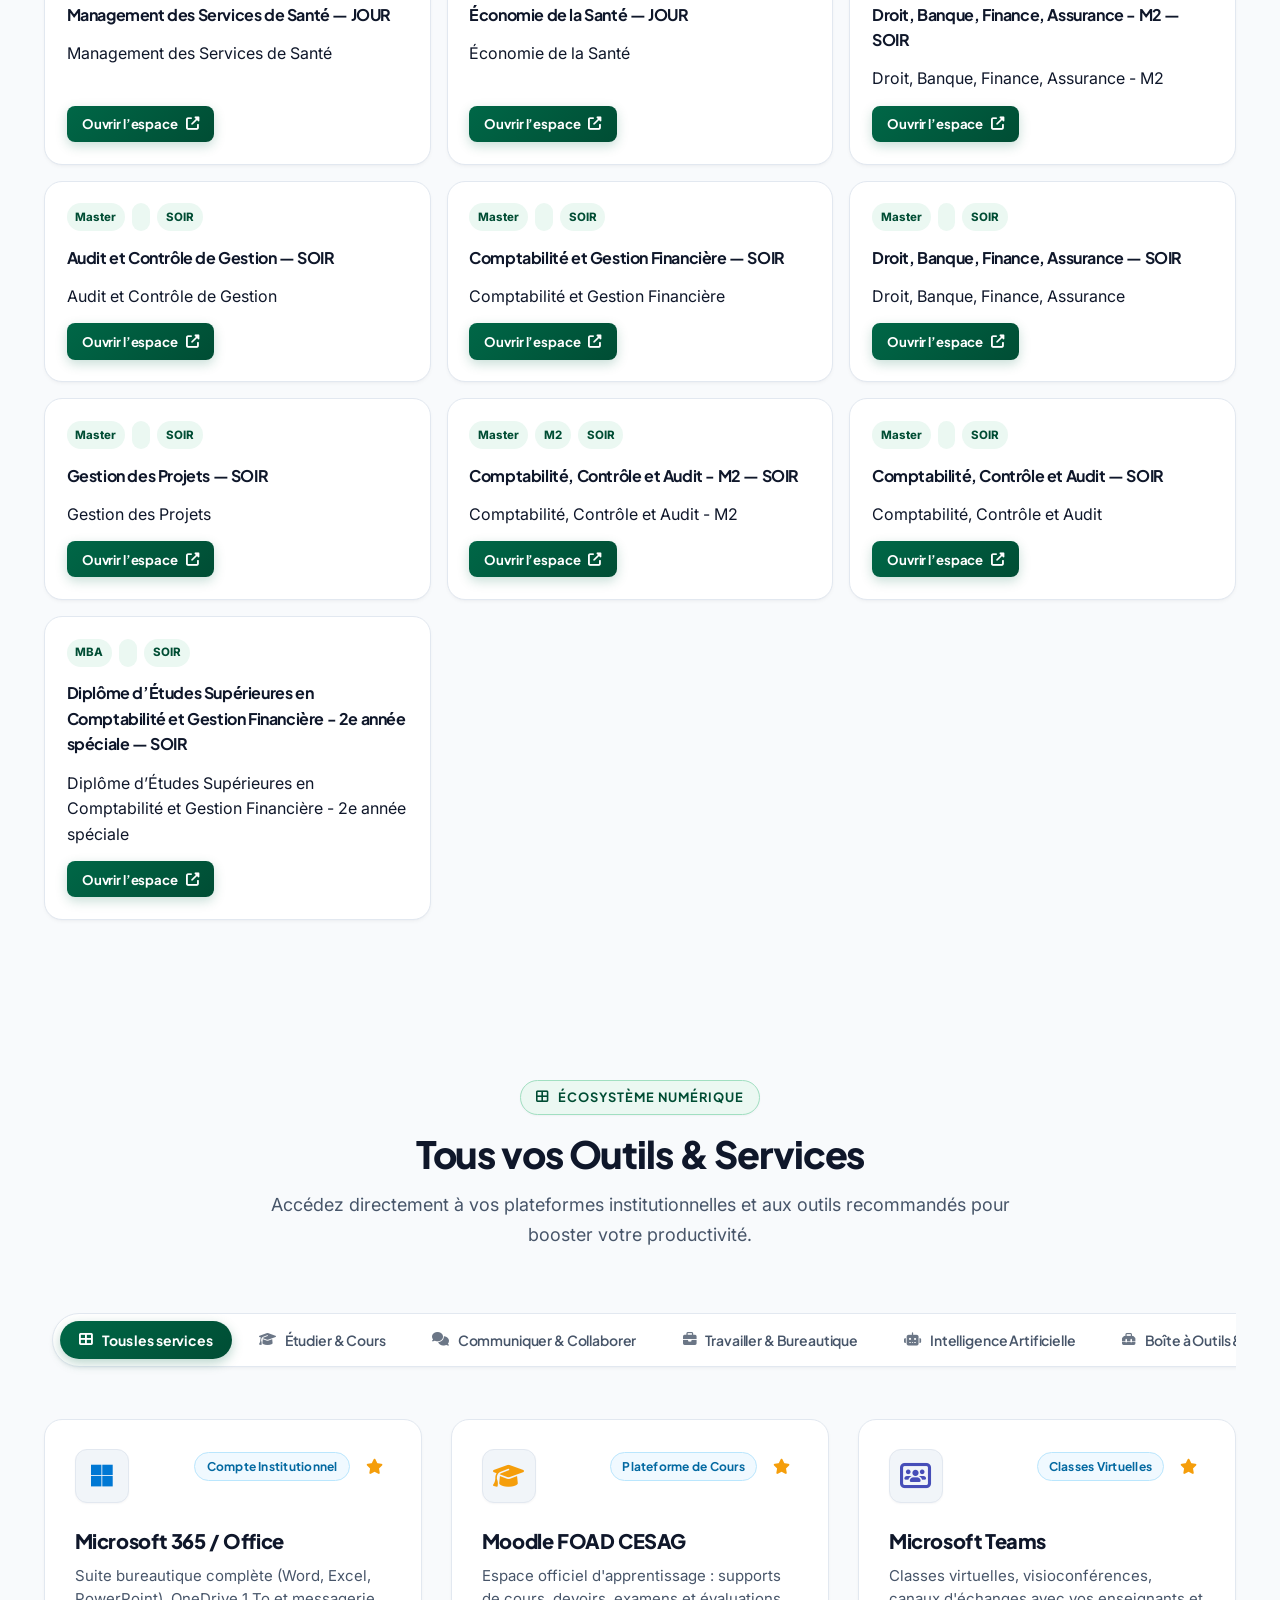
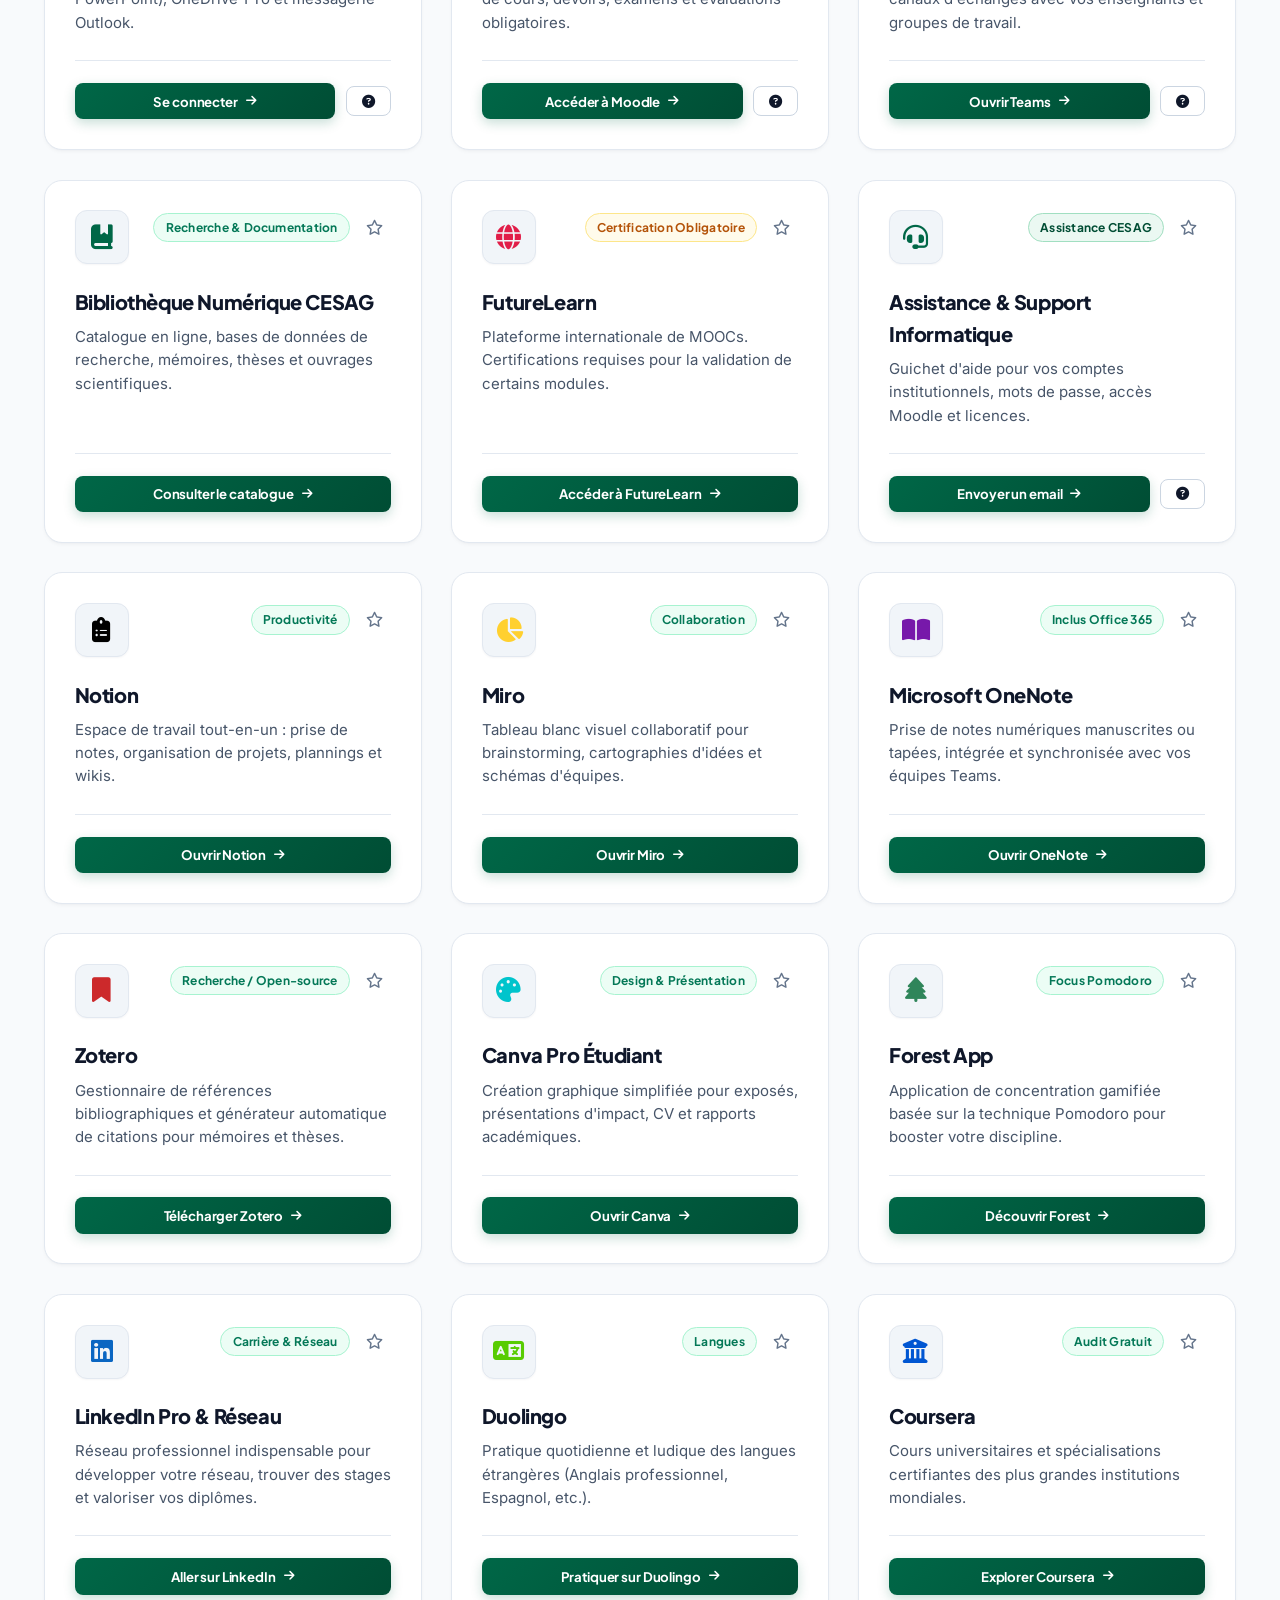
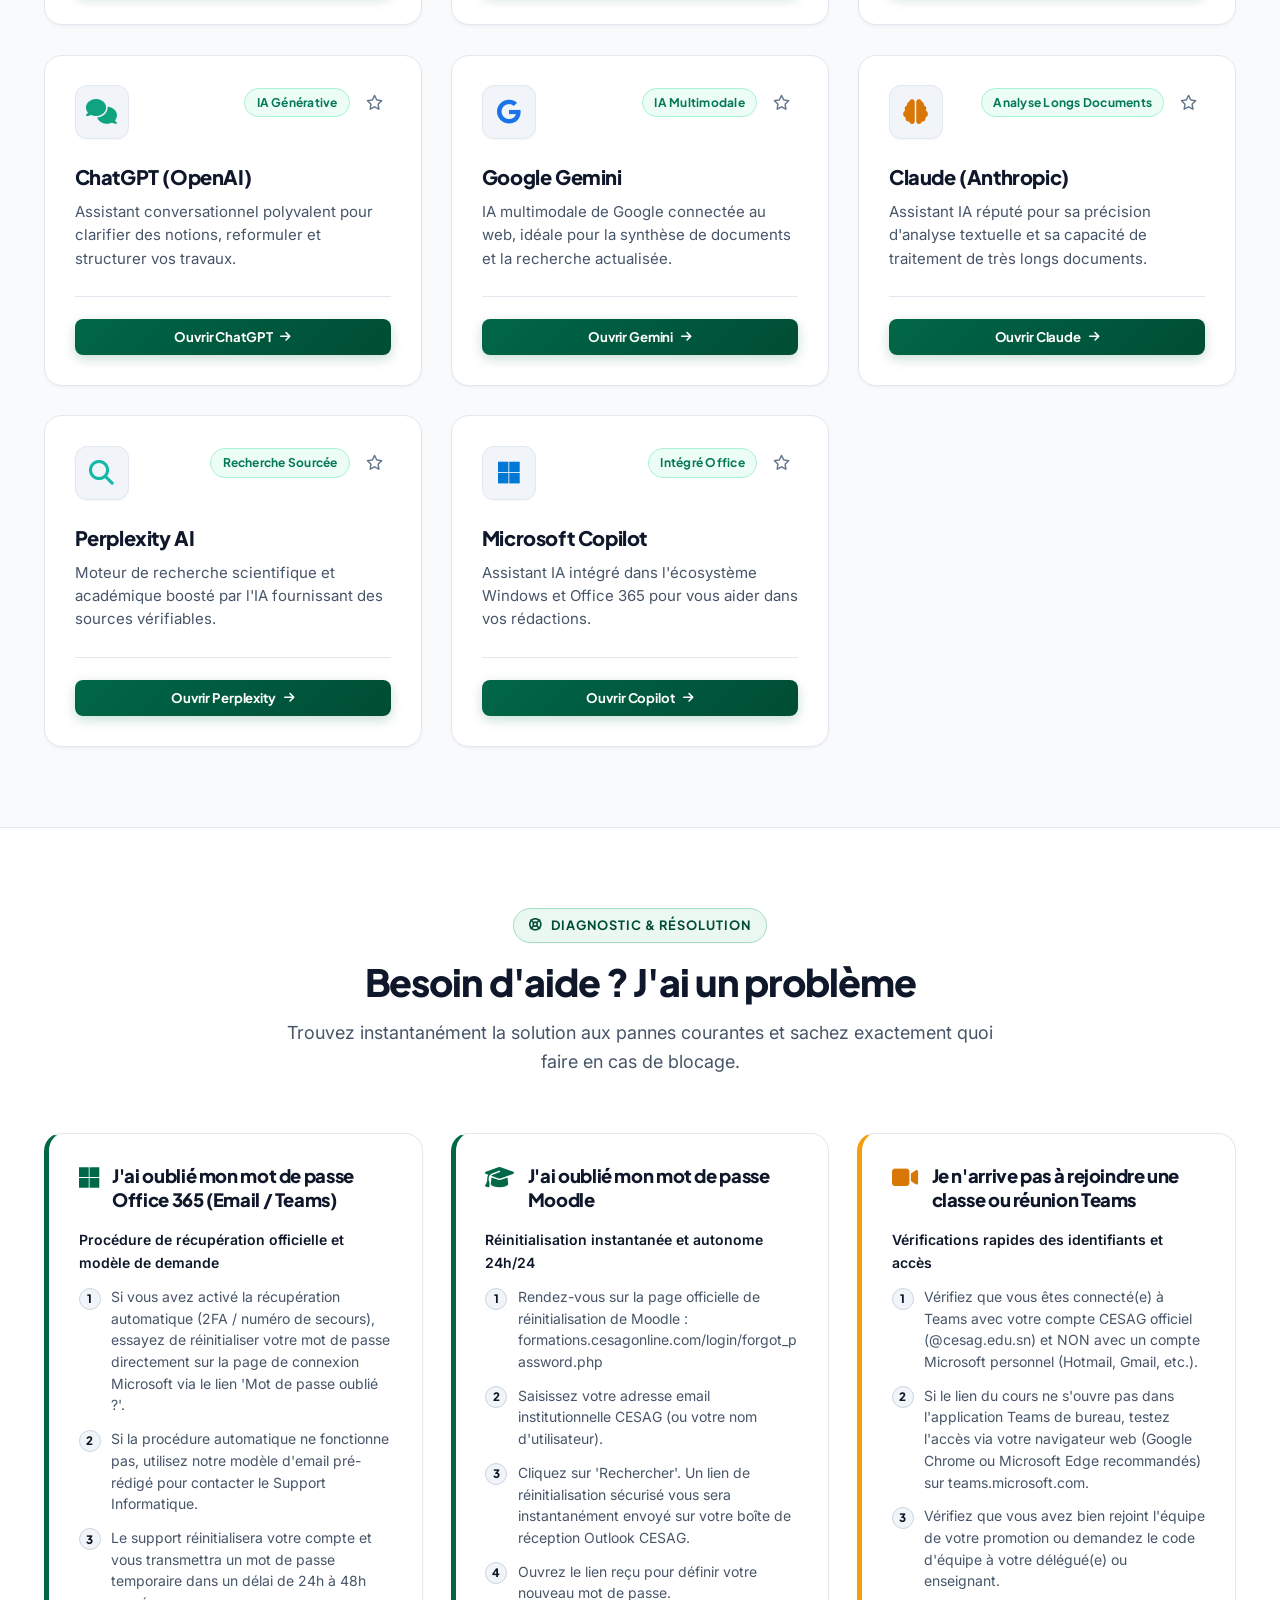
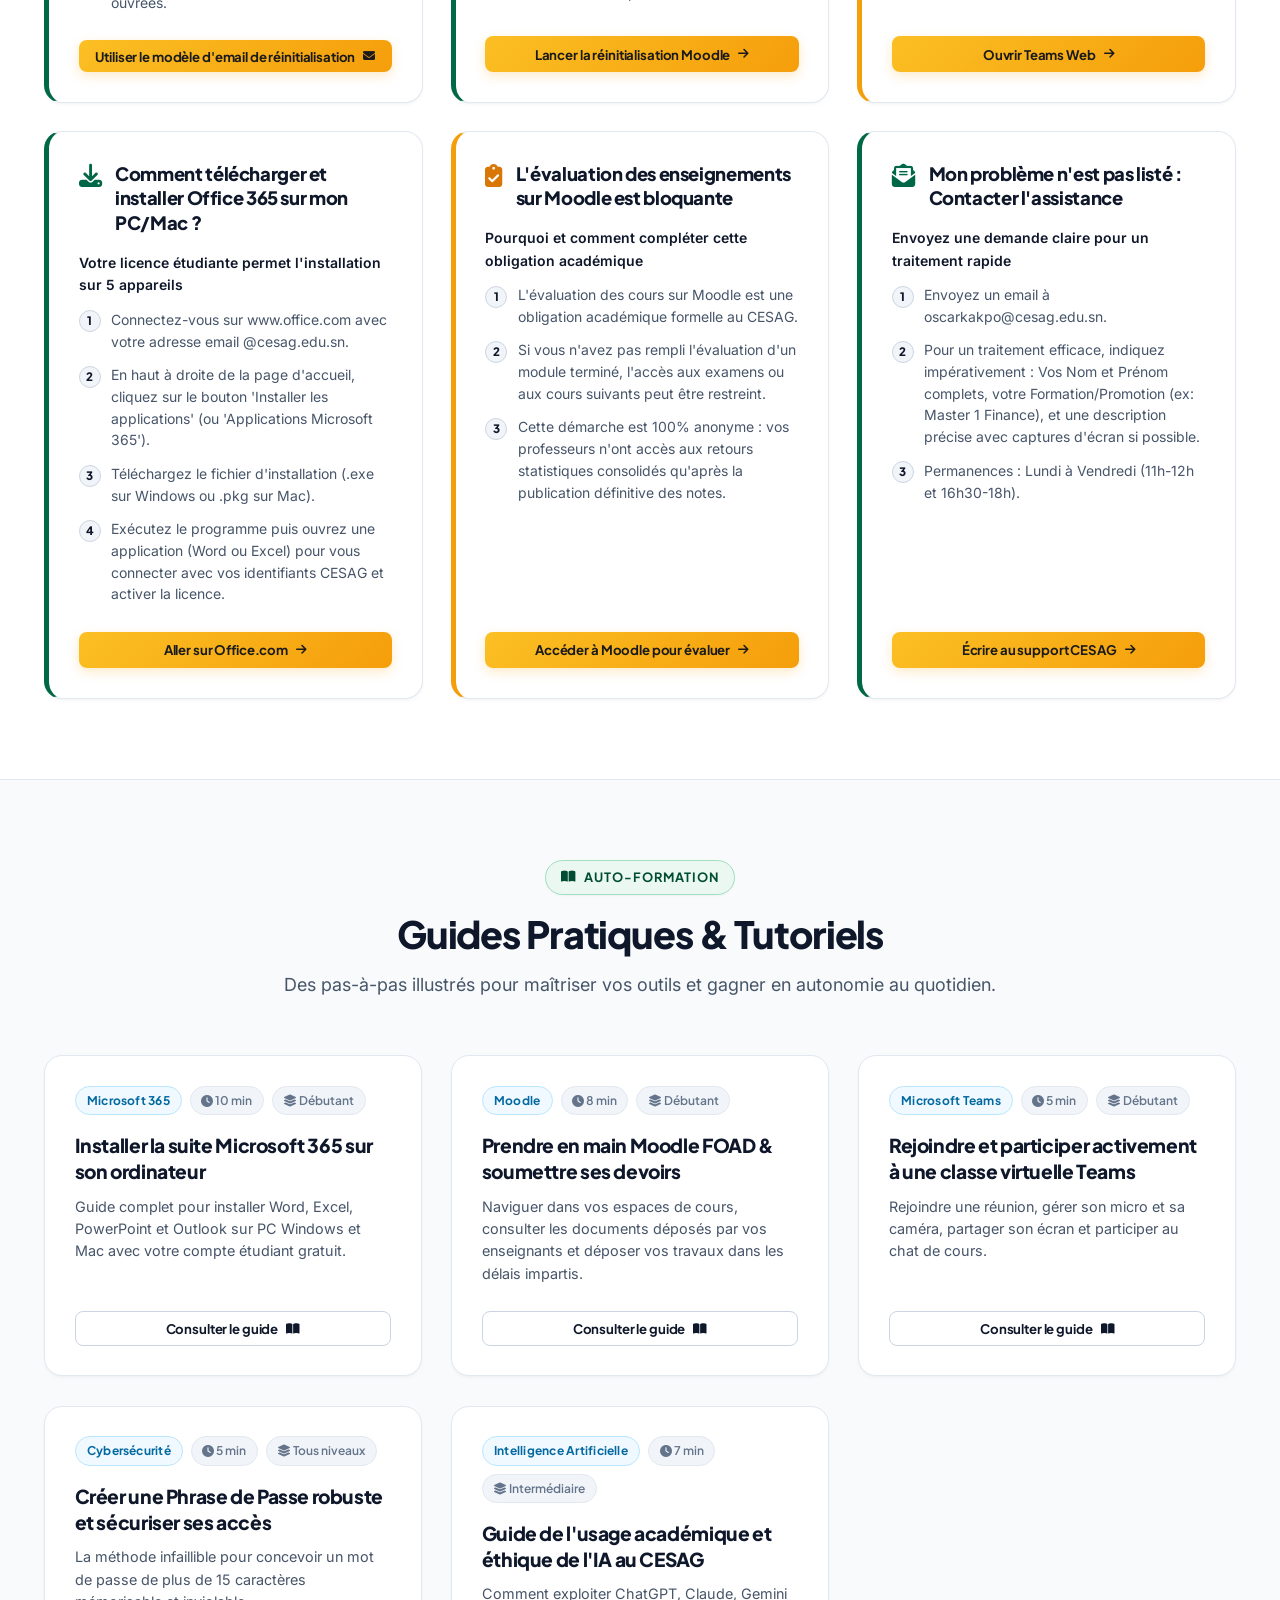
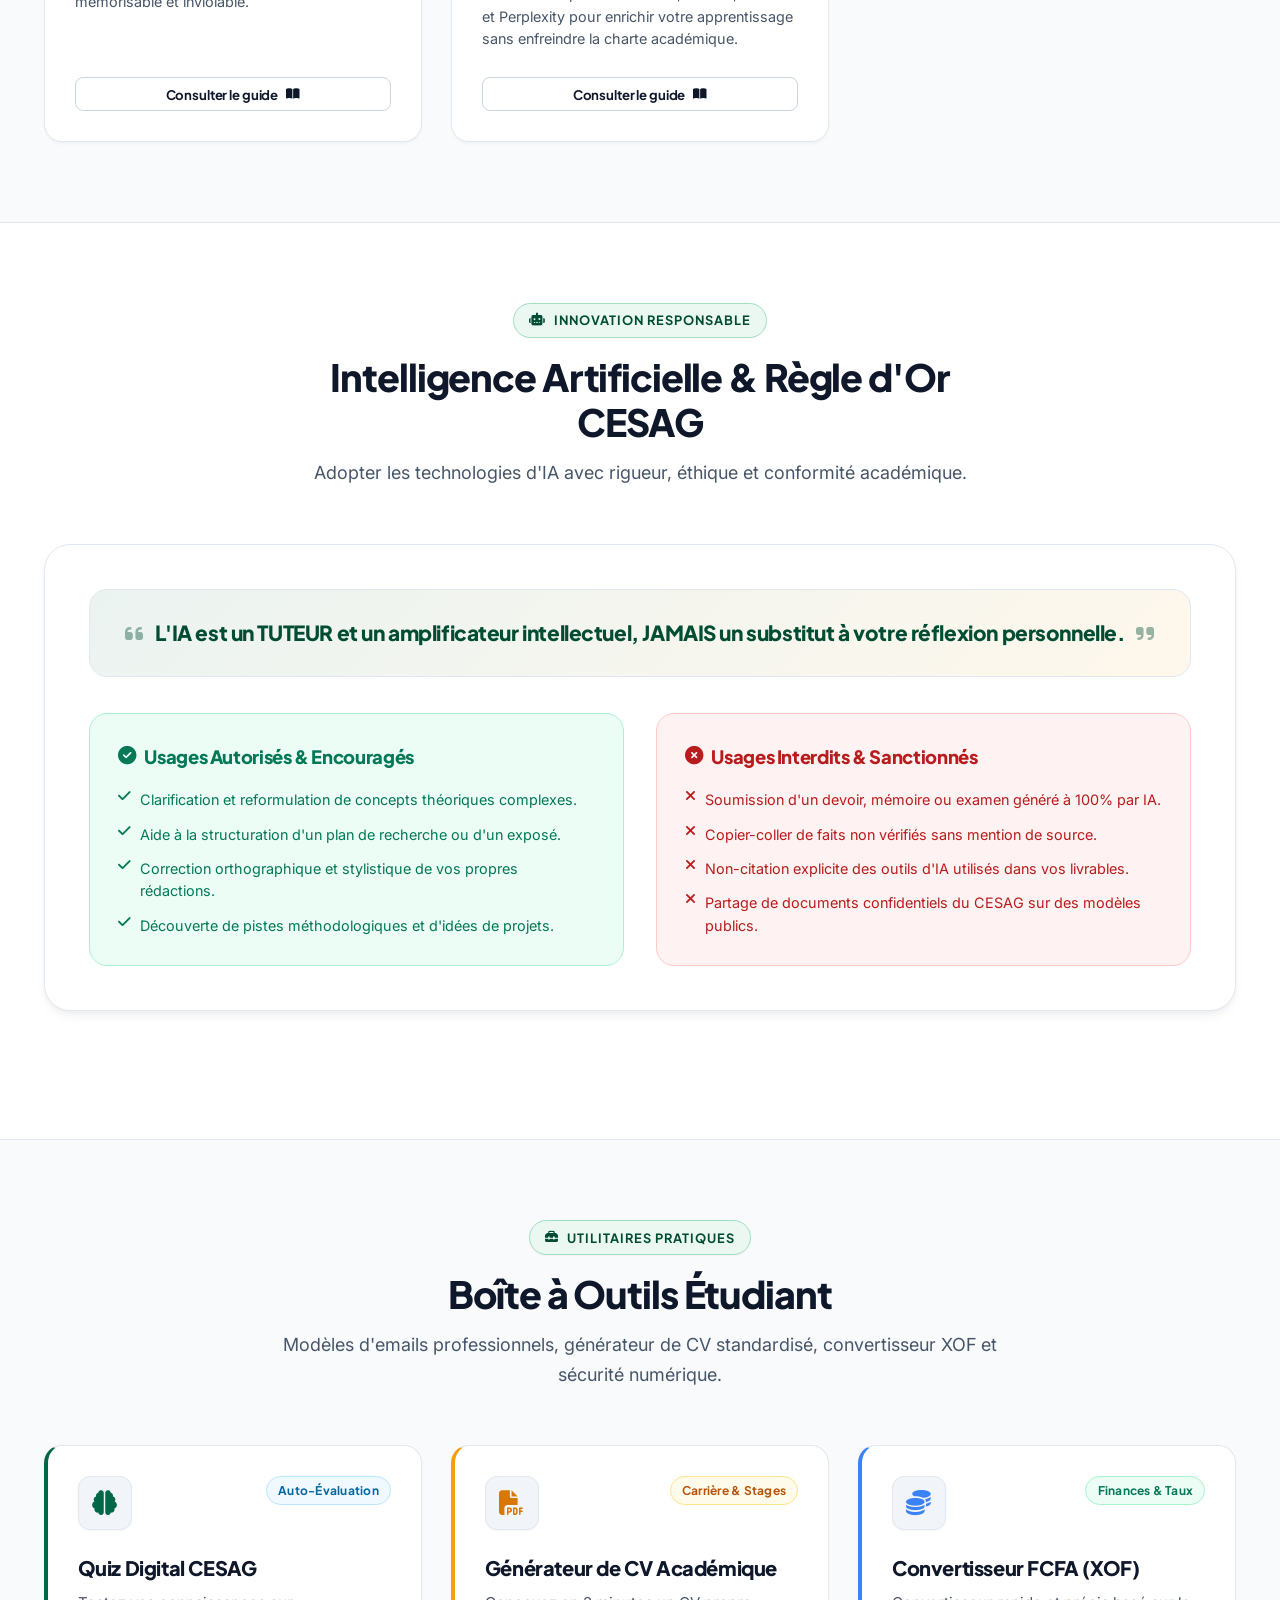
==== commit d22c36bb: "feat(api): intégration de 3 fonctionnalités dynamiques connectées aux API gratuites - Horloge Univer" ====
--- a/index.html
+++ b/index.html
@@ -43,38 +43,62 @@
         </div>
       </a>
 
-      <!-- Menu de navigation desktop (Labels courts et nowrap) -->
+      <!-- Menu de navigation desktop & mobile -->
       <nav aria-label="Navigation principale" class="nav-nav">
-        <ul class="nav-menu" id="navMenu">
-          <li><a href="#accueil" class="nav-link active">Accueil</a></li>
-          <li><a href="#nouveau-etudiant" class="nav-link">Rentrée</a></li>
-          <li><a href="#services" class="nav-link">Services</a></li>
-          <li><a href="#evaluations" class="nav-link">Évaluer</a></li>
-          <li><a href="#depannage" class="nav-link">Dépannage</a></li>
-          <li><a href="#guides" class="nav-link">Tutoriels</a></li>
-          <li><a href="#outils" class="nav-link">Outils</a></li>
-          <li><a href="#contact" class="nav-link">Support</a></li>
-        </ul>
+        <div class="nav-menu-wrapper" id="navMenuWrapper">
+          <div class="mobile-menu-header">
+            <div class="mobile-menu-brand">
+              <i class="fas fa-compass" aria-hidden="true"></i>
+              <span>Navigation du Hub</span>
+            </div>
+            <button class="mobile-menu-close" id="mobileMenuClose" aria-label="Fermer le menu de navigation">
+              <i class="fas fa-times" aria-hidden="true"></i>
+            </button>
+          </div>
+
+          <ul class="nav-menu" id="navMenu">
+            <li><a href="#accueil" class="nav-link active"><i class="fas fa-home nav-icon" aria-hidden="true"></i><span>Accueil</span><i class="fas fa-chevron-right nav-arrow" aria-hidden="true"></i></a></li>
+            <li><a href="#nouveau-etudiant" class="nav-link"><i class="fas fa-graduation-cap nav-icon" aria-hidden="true"></i><span>Rentrée</span><i class="fas fa-chevron-right nav-arrow" aria-hidden="true"></i></a></li>
+            <li><a href="#services" class="nav-link"><i class="fas fa-th-large nav-icon" aria-hidden="true"></i><span>Services</span><i class="fas fa-chevron-right nav-arrow" aria-hidden="true"></i></a></li>
+            <li><a href="#evaluations" class="nav-link"><i class="fas fa-star-half-alt nav-icon" aria-hidden="true"></i><span>Évaluer</span><i class="fas fa-chevron-right nav-arrow" aria-hidden="true"></i></a></li>
+            <li><a href="#depannage" class="nav-link"><i class="fas fa-wrench nav-icon" aria-hidden="true"></i><span>Dépannage</span><i class="fas fa-chevron-right nav-arrow" aria-hidden="true"></i></a></li>
+            <li><a href="#guides" class="nav-link"><i class="fas fa-book-open nav-icon" aria-hidden="true"></i><span>Tutoriels</span><i class="fas fa-chevron-right nav-arrow" aria-hidden="true"></i></a></li>
+            <li><a href="#outils" class="nav-link"><i class="fas fa-laptop-code nav-icon" aria-hidden="true"></i><span>Outils</span><i class="fas fa-chevron-right nav-arrow" aria-hidden="true"></i></a></li>
+            <li><a href="#contact" class="nav-link"><i class="fas fa-headset nav-icon" aria-hidden="true"></i><span>Support</span><i class="fas fa-chevron-right nav-arrow" aria-hidden="true"></i></a></li>
+          </ul>
+
+          <div class="mobile-menu-footer">
+            <button class="btn btn-primary btn-sm btn-block" onclick="SearchEngine.openSearchModal(); if (window.App && App.closeMobileMenu) App.closeMobileMenu();">
+              <i class="fas fa-search" aria-hidden="true"></i> Rechercher un service
+            </button>
+            <button class="btn btn-secondary btn-sm btn-block" onclick="openCVModal(); if (window.App && App.closeMobileMenu) App.closeMobileMenu();">
+              <i class="fas fa-file-pdf" aria-hidden="true"></i> Générateur de CV
+            </button>
+          </div>
+        </div>
       </nav>
 
       <!-- Actions rapides dans l'en-tête -->
       <div class="header-actions">
-        <button class="btn-search-trigger" onclick="SearchEngine.openSearchModal()" aria-label="Rechercher un service">
-          <i class="fas fa-search"></i>
+        <button class="btn-search-trigger" onclick="SearchEngine.openSearchModal()" aria-label="Rechercher un service" title="Rechercher (Ctrl+K)">
+          <i class="fas fa-search" aria-hidden="true"></i>
           <span class="search-label">Rechercher...</span>
           <kbd class="search-kbd">Ctrl+K</kbd>
         </button>
 
         <button class="btn-theme-toggle" id="themeToggleBtn" aria-label="Changer le thème visuel" title="Mode clair / sombre">
-          <i class="fas fa-moon"></i>
+          <i class="fas fa-moon" aria-hidden="true"></i>
         </button>
 
-        <button class="btn-mobile-toggle" id="mobileMenuToggle" aria-label="Ouvrir le menu de navigation">
-          <i class="fas fa-bars"></i>
+        <button class="btn-mobile-toggle" id="mobileMenuToggle" aria-label="Ouvrir le menu de navigation" aria-expanded="false" aria-controls="navMenuWrapper">
+          <i class="fas fa-bars" aria-hidden="true"></i>
         </button>
       </div>
     </div>
   </header>
+
+  <!-- Backdrop d'arrière-plan pour le menu mobile (en dehors du header pour couvrir tout l'écran) -->
+  <div class="mobile-nav-backdrop" id="mobileNavBackdrop" aria-hidden="true"></div>
 
   <!-- 3. Section Hero avec Recherche Centrale Intelligente -->
   <main>
@@ -112,6 +136,39 @@
             <button class="search-chip" onclick="SearchEngine.openSearchModal('mot de passe')">Mot de passe</button>
             <button class="search-chip" onclick="SearchEngine.openSearchModal('FutureLearn')">FutureLearn</button>
             <button class="search-chip" onclick="SearchEngine.openSearchModal('Bibliotheque')">Bibliothèque</button>
+          </div>
+        </div>
+
+        <!-- Horloge Universelle des Cours FOAD & Campus CESAG -->
+        <div class="foad-clock-card" id="foadClockCard" aria-label="Horloge en direct des cours FOAD">
+          <div class="foad-clock-col">
+            <span class="foad-clock-pulse" aria-hidden="true"></span>
+            <div>
+              <span class="foad-clock-caption"><i class="fas fa-map-marker-alt"></i> Dakar (CESAG • Réf. FOAD)</span>
+              <strong class="foad-clock-time" id="foadDakarTime">--:--:-- GMT</strong>
+            </div>
+          </div>
+
+          <div class="foad-clock-divider" aria-hidden="true"></div>
+
+          <div class="foad-clock-col">
+            <div>
+              <span class="foad-clock-caption"><i class="fas fa-user-clock"></i> Votre heure locale</span>
+              <div>
+                <strong class="foad-clock-time" id="foadLocalTime">--:--:--</strong>
+                <span class="foad-clock-diff" id="foadTimeDiff">Calcul...</span>
+              </div>
+            </div>
+          </div>
+
+          <div class="foad-clock-divider" aria-hidden="true"></div>
+
+          <div class="foad-session-badge">
+            <i class="fas fa-video" aria-hidden="true"></i>
+            <div>
+              <span class="foad-status-title" id="foadStatusTitle">Séances de cours du soir</span>
+              <span class="foad-status-desc" id="foadStatusCountdown">Début des cours à 18h00 GMT</span>
+            </div>
           </div>
         </div>
       </div>
@@ -483,6 +540,48 @@
           </div>
         </div>
 
+        <!-- Section Recherche Académique & Thèses en Libre Accès (OpenAlex API) -->
+        <div class="academic-search-box" id="academicSearchSection">
+          <div class="academic-search-header">
+            <div>
+              <div class="academic-search-pill">
+                <i class="fas fa-graduation-cap"></i> Base Mondiale Open Access • API OpenAlex
+              </div>
+              <h3 class="academic-search-title">
+                <i class="fas fa-book-reader" style="color: var(--cesag-green-600); margin-right: 0.5rem;"></i>
+                Recherche de Thèses & Publications Scientifiques
+              </h3>
+              <p class="academic-search-desc">
+                Accédez gratuitement à des millions d'articles scientifiques, thèses et études en gestion, finance, santé et management avec lien direct vers le PDF intégral.
+              </p>
+            </div>
+            <div class="academic-search-badge">
+              <span class="badge tag-essential">100% Libre Accès</span>
+            </div>
+          </div>
+
+          <form id="academicSearchForm" class="academic-search-input-group" onsubmit="event.preventDefault(); App.searchAcademicWorks();">
+            <div class="academic-input-wrapper">
+              <i class="fas fa-search" aria-hidden="true"></i>
+              <input type="text" id="academicSearchInput" class="academic-input" placeholder="Rechercher un sujet (ex. microfinance zone UEMOA, audit bancaire, supply chain...)" autocomplete="off">
+            </div>
+            <button type="submit" class="btn btn-primary" id="academicSearchBtn">
+              <i class="fas fa-search"></i> Rechercher
+            </button>
+          </form>
+
+          <div class="academic-tags">
+            <span class="academic-tag-label">Sujets fréquents :</span>
+            <button type="button" class="search-chip" onclick="App.searchAcademicQuick('microfinance zone UEMOA')">Microfinance UEMOA</button>
+            <button type="button" class="search-chip" onclick="App.searchAcademicQuick('audit interne gestion des risques')">Audit & Risques</button>
+            <button type="button" class="search-chip" onclick="App.searchAcademicQuick('gouvernance entreprise afrique')">Gouvernance</button>
+            <button type="button" class="search-chip" onclick="App.searchAcademicQuick('supply chain management dakar')">Supply Chain</button>
+            <button type="button" class="search-chip" onclick="App.searchAcademicQuick('intelligence artificielle gestion')">IA & Management</button>
+          </div>
+
+          <div id="academicSearchResults" class="academic-results-grid" style="display: none;"></div>
+        </div>
+
         <!-- Section Modèles d'Emails Professionnels Prêts à l'Emploi -->
         <div class="section-header" style="margin-bottom: 2rem;">
           <h3 style="font-family: var(--font-heading); font-size: 1.6rem; font-weight: 800; color: var(--text-primary);">
@@ -752,8 +851,11 @@
             <label class="form-label" for="convSource">Devise Source :</label>
             <select id="convSource" class="form-control">
               <option value="EUR">Euro (€)</option>
+              <option value="XOF">FCFA (XOF)</option>
               <option value="USD">Dollar US ($)</option>
-              <option value="XOF">FCFA (XOF)</option>
+              <option value="CAD">Dollar Canadien (CAD$)</option>
+              <option value="GBP">Livre Sterling (£)</option>
+              <option value="MAD">Dirham Marocain (MAD)</option>
             </select>
           </div>
           <button onclick="App.swapConverter()" class="btn btn-outline" style="height: 42px; padding: 0 0.85rem;" title="Inverser les devises">
@@ -765,12 +867,19 @@
               <option value="XOF" selected>FCFA (XOF)</option>
               <option value="EUR">Euro (€)</option>
               <option value="USD">Dollar US ($)</option>
+              <option value="CAD">Dollar Canadien (CAD$)</option>
+              <option value="GBP">Livre Sterling (£)</option>
+              <option value="MAD">Dirham Marocain (MAD)</option>
             </select>
           </div>
         </div>
         <div id="convResult" class="converter-result-box">Calcul en cours...</div>
-        <p style="font-size: 0.75rem; color: var(--text-muted); text-align: center; margin-top: 0.75rem;">
-          Taux fixe garanti BCEAO : 1 EUR = 655,957 FCFA. Taux USD indicatif.
+        <div id="convLiveBadge" style="font-size: 0.76rem; display: flex; align-items: center; justify-content: center; gap: 0.45rem; color: var(--cesag-green-600); margin-top: 0.65rem; font-weight: 600;">
+          <i class="fas fa-satellite-dish" aria-hidden="true"></i>
+          <span id="convLiveStatus">Taux connectés en direct (BCEAO / Marchés)</span>
+        </div>
+        <p style="font-size: 0.75rem; color: var(--text-muted); text-align: center; margin-top: 0.4rem;">
+          Parité fixe garantie BCEAO : 1 EUR = 655,957 FCFA. Taux des autres devises actualisés en continu.
         </p>
       </div>
       <div class="modal-footer">
--- a/css/main.css
+++ b/css/main.css
@@ -334,6 +334,19 @@
   background-color: rgba(0, 135, 90, 0.18);
 }
 
+/* Éléments pour le menu mobile (masqués par défaut sur Desktop) */
+.nav-menu-wrapper {
+  display: contents;
+}
+
+.mobile-menu-header,
+.mobile-menu-footer,
+.mobile-nav-backdrop,
+.nav-icon,
+.nav-arrow {
+  display: none !important;
+}
+
 /* Header Actions */
 .header-actions {
   display: flex;
@@ -809,27 +822,257 @@
     font-size: 2.85rem;
   }
 
-  .nav-menu {
-    display: none;
-    position: absolute;
+  /* Backdrop sombre flouté pour le menu mobile */
+  .mobile-nav-backdrop {
+    display: block !important;
+    position: fixed;
+    top: 0;
+    left: 0;
+    right: 0;
+    bottom: 0;
+    background: rgba(15, 23, 42, 0.55);
+    backdrop-filter: blur(5px);
+    -webkit-backdrop-filter: blur(5px);
+    z-index: 998;
+    opacity: 0;
+    pointer-events: none;
+    transition: opacity 0.25s ease;
+  }
+
+  .mobile-nav-backdrop.active {
+    opacity: 1;
+    pointer-events: auto;
+  }
+
+  /* Tiroir déroulant moderne du menu mobile */
+  .nav-menu-wrapper {
+    display: flex !important;
+    flex-direction: column;
+    position: fixed;
     top: var(--header-height);
     left: 0;
     right: 0;
+    max-height: calc(100dvh - var(--header-height));
+    overflow-y: auto;
+    -webkit-overflow-scrolling: touch;
     background-color: var(--bg-surface);
     border-bottom: 1px solid var(--border-subtle);
-    padding: 1.5rem;
+    border-radius: 0 0 var(--radius-xl) var(--radius-xl);
+    padding: 1.15rem 1.25rem 1.5rem;
+    box-shadow: 0 20px 35px -10px rgba(0, 0, 0, 0.22), 0 10px 15px -5px rgba(0, 0, 0, 0.08);
+    z-index: 999;
+    opacity: 0;
+    transform: translateY(-12px);
+    pointer-events: none;
+    visibility: hidden;
+    transition: transform 0.25s cubic-bezier(0.16, 1, 0.3, 1), opacity 0.25s ease, visibility 0.25s;
+  }
+
+  @media (min-width: 641px) and (max-width: 1080px) {
+    .nav-menu-wrapper {
+      left: auto;
+      right: 1.5rem;
+      width: 380px;
+      border-radius: var(--radius-xl);
+      border: 1px solid var(--border-subtle);
+      top: calc(var(--header-height) + 8px);
+    }
+  }
+
+  .nav-menu-wrapper.active {
+    opacity: 1;
+    transform: translateY(0);
+    pointer-events: auto;
+    visibility: visible;
+  }
+
+  .mobile-menu-header {
+    display: flex !important;
+    align-items: center;
+    justify-content: space-between;
+    padding-bottom: 0.75rem;
+    margin-bottom: 0.75rem;
+    border-bottom: 1px solid var(--border-subtle);
+  }
+
+  .mobile-menu-brand {
+    font-family: var(--font-heading);
+    font-size: 0.8rem;
+    font-weight: 700;
+    color: var(--cesag-green-600);
+    text-transform: uppercase;
+    letter-spacing: 0.06em;
+    display: flex;
+    align-items: center;
+    gap: 0.5rem;
+  }
+
+  [data-theme="dark"] .mobile-menu-brand {
+    color: var(--cesag-gold-400);
+  }
+
+  .mobile-menu-close {
+    width: 34px;
+    height: 34px;
+    display: flex;
+    align-items: center;
+    justify-content: center;
+    border-radius: var(--radius-sm);
+    background: var(--bg-surface-alt);
+    border: 1px solid var(--border-subtle);
+    color: var(--text-secondary);
+    font-size: 0.95rem;
+    cursor: pointer;
+    transition: all var(--transition-fast);
+  }
+
+  .mobile-menu-close:hover {
+    color: var(--cesag-green-600);
+    border-color: var(--cesag-green-300);
+  }
+
+  /* Liste des liens en version mobile */
+  .nav-menu {
+    display: flex;
     flex-direction: column;
     align-items: stretch;
-    gap: 0.5rem;
-    box-shadow: var(--shadow-xl);
-  }
-
-  .nav-menu.active {
+    gap: 0.35rem;
+    list-style: none;
+    margin: 0;
+    padding: 0;
+    flex-wrap: wrap;
+  }
+
+  .nav-menu li {
+    width: 100%;
+  }
+
+  .nav-link {
     display: flex;
-  }
-
+    align-items: center;
+    width: 100%;
+    min-height: 48px;
+    padding: 0.65rem 0.85rem;
+    border-radius: var(--radius-md);
+    font-family: var(--font-heading);
+    font-size: 0.95rem;
+    font-weight: 600;
+    color: var(--text-primary);
+    text-decoration: none;
+    transition: all var(--transition-fast);
+  }
+
+  .nav-icon {
+    display: flex !important;
+    align-items: center;
+    justify-content: center;
+    width: 34px;
+    height: 34px;
+    border-radius: 8px;
+    background: var(--bg-surface-alt);
+    color: var(--cesag-green-600);
+    margin-right: 0.75rem;
+    font-size: 0.9rem;
+    flex-shrink: 0;
+    transition: all var(--transition-fast);
+  }
+
+  .nav-arrow {
+    display: block !important;
+    margin-left: auto;
+    color: var(--text-muted);
+    font-size: 0.75rem;
+    opacity: 0.6;
+    transition: transform var(--transition-fast);
+  }
+
+  .nav-link:hover {
+    background-color: var(--cesag-green-50);
+    color: var(--cesag-green-700);
+    transform: translateX(3px);
+  }
+
+  .nav-link:hover .nav-icon {
+    background: var(--cesag-green-600);
+    color: #FFFFFF;
+  }
+
+  .nav-link:hover .nav-arrow {
+    opacity: 1;
+    color: var(--cesag-green-600);
+    transform: translateX(2px);
+  }
+
+  .nav-link.active {
+    background-color: var(--cesag-green-50);
+    color: var(--cesag-green-700);
+    font-weight: 700;
+  }
+
+  .nav-link.active .nav-icon {
+    background: var(--cesag-green-600);
+    color: #FFFFFF;
+  }
+
+  .nav-link.active .nav-arrow {
+    opacity: 1;
+    color: var(--cesag-green-600);
+  }
+
+  [data-theme="dark"] .nav-link:hover,
+  [data-theme="dark"] .nav-link.active {
+    background-color: rgba(0, 103, 71, 0.22);
+    color: var(--cesag-green-300);
+  }
+
+  [data-theme="dark"] .nav-icon {
+    background: rgba(255, 255, 255, 0.06);
+    color: var(--cesag-green-400);
+  }
+
+  [data-theme="dark"] .nav-link.active .nav-icon,
+  [data-theme="dark"] .nav-link:hover .nav-icon {
+    background: var(--cesag-green-600);
+    color: #FFFFFF;
+  }
+
+  .mobile-menu-footer {
+    display: flex !important;
+    flex-direction: column;
+    gap: 0.6rem;
+    margin-top: 0.85rem;
+    padding-top: 0.85rem;
+    border-top: 1px solid var(--border-subtle);
+  }
+
+  /* Bouton Hamburger Responsive */
   .btn-mobile-toggle {
     display: flex;
+    width: 40px;
+    height: 40px;
+    border-radius: var(--radius-md);
+    align-items: center;
+    justify-content: center;
+    font-size: 1.15rem;
+    color: var(--text-primary);
+    background-color: var(--bg-surface-alt);
+    border: 1px solid var(--border-subtle);
+    cursor: pointer;
+    transition: all var(--transition-fast);
+  }
+
+  .btn-mobile-toggle:hover,
+  .btn-mobile-toggle.active {
+    color: var(--cesag-green-600);
+    border-color: var(--cesag-green-400);
+    background-color: var(--cesag-green-50);
+  }
+
+  [data-theme="dark"] .btn-mobile-toggle:hover,
+  [data-theme="dark"] .btn-mobile-toggle.active {
+    background-color: rgba(0, 103, 71, 0.2);
+    color: var(--cesag-green-300);
+    border-color: var(--cesag-green-500);
   }
 
   .footer-top {
@@ -845,7 +1088,49 @@
 
 @media (max-width: 640px) {
   .header-container {
-    padding: 0 1rem;
+    padding: 0 0.85rem;
+    gap: 0.5rem;
+  }
+
+  .announcement-bar {
+    padding: 0.35rem 0.75rem;
+    font-size: 0.76rem;
+  }
+
+  .announcement-container {
+    display: flex;
+    align-items: center;
+    justify-content: space-between;
+    gap: 0.45rem;
+    flex-wrap: nowrap;
+    white-space: nowrap;
+  }
+
+  .announcement-badge {
+    font-size: 0.65rem;
+    padding: 0.15rem 0.5rem;
+    flex-shrink: 0;
+  }
+
+  .announcement-msg {
+    font-size: 0.75rem;
+    overflow: hidden;
+    text-overflow: ellipsis;
+    white-space: nowrap;
+    min-width: 0;
+    flex: 1;
+  }
+
+  .announcement-link {
+    font-size: 0.75rem;
+    flex-shrink: 0;
+  }
+
+  .announcement-close {
+    font-size: 0.85rem;
+    padding: 0.15rem;
+    margin-left: 0.25rem;
+    flex-shrink: 0;
   }
 
   .hero-section {
--- a/css/components.css
+++ b/css/components.css
@@ -1091,3 +1091,326 @@
     overflow-wrap: anywhere;
   }
 }
+
+/* ==========================================================================
+   Horloge Universelle FOAD & Séances Virtuelles
+   ========================================================================== */
+.foad-clock-card {
+  display: flex;
+  align-items: center;
+  justify-content: space-between;
+  gap: 1.25rem;
+  background: var(--bg-surface);
+  border: 1px solid var(--border-subtle);
+  border-radius: var(--radius-xl);
+  padding: 1rem 1.75rem;
+  margin: 1.75rem auto 0;
+  max-width: 960px;
+  box-shadow: var(--shadow-sm);
+  text-align: left;
+}
+
+.foad-clock-col {
+  display: flex;
+  align-items: center;
+  gap: 0.85rem;
+  flex: 1;
+}
+
+.foad-clock-pulse {
+  width: 10px;
+  height: 10px;
+  border-radius: 50%;
+  background-color: var(--cesag-green-500);
+  box-shadow: 0 0 0 0 rgba(16, 185, 129, 0.7);
+  animation: foadPulse 2s infinite;
+  flex-shrink: 0;
+}
+
+@keyframes foadPulse {
+  0% { transform: scale(0.95); box-shadow: 0 0 0 0 rgba(16, 185, 129, 0.7); }
+  70% { transform: scale(1); box-shadow: 0 0 0 8px rgba(16, 185, 129, 0); }
+  100% { transform: scale(0.95); box-shadow: 0 0 0 0 rgba(16, 185, 129, 0); }
+}
+
+.foad-clock-caption {
+  display: block;
+  font-size: 0.75rem;
+  font-weight: 700;
+  color: var(--text-muted);
+  text-transform: uppercase;
+  letter-spacing: 0.04em;
+  margin-bottom: 0.15rem;
+}
+
+.foad-clock-time {
+  font-family: var(--font-heading);
+  font-size: 1.25rem;
+  font-weight: 800;
+  color: var(--cesag-green-600);
+  letter-spacing: -0.02em;
+}
+
+[data-theme="dark"] .foad-clock-time {
+  color: var(--cesag-green-300);
+}
+
+.foad-clock-diff {
+  display: inline-block;
+  font-size: 0.72rem;
+  font-weight: 700;
+  padding: 0.15rem 0.5rem;
+  border-radius: var(--radius-full);
+  background: var(--cesag-gold-100);
+  color: var(--cesag-gold-800);
+  margin-left: 0.4rem;
+}
+
+[data-theme="dark"] .foad-clock-diff {
+  background: rgba(245, 158, 11, 0.18);
+  color: var(--cesag-gold-300);
+}
+
+.foad-clock-divider {
+  width: 1px;
+  height: 38px;
+  background-color: var(--border-subtle);
+  flex-shrink: 0;
+}
+
+.foad-session-badge {
+  display: flex;
+  align-items: center;
+  gap: 0.75rem;
+  background: var(--bg-surface-alt);
+  padding: 0.6rem 0.95rem;
+  border-radius: var(--radius-lg);
+  border: 1px solid var(--border-subtle);
+}
+
+.foad-session-badge i {
+  color: var(--cesag-gold-600);
+  font-size: 1.1rem;
+}
+
+.foad-status-title {
+  display: block;
+  font-size: 0.75rem;
+  font-weight: 700;
+  color: var(--text-primary);
+}
+
+.foad-status-desc {
+  display: block;
+  font-size: 0.75rem;
+  font-weight: 600;
+  color: var(--cesag-green-600);
+}
+
+@media (max-width: 860px) {
+  .foad-clock-card {
+    flex-direction: column;
+    align-items: stretch;
+    padding: 1.25rem;
+    gap: 0.85rem;
+  }
+  .foad-clock-divider {
+    display: none;
+  }
+}
+
+/* ==========================================================================
+   Explorateur de Recherche & Thèses Scientifiques (OpenAlex API)
+   ========================================================================== */
+.academic-search-box {
+  background-color: var(--bg-surface);
+  border: 1px solid var(--border-subtle);
+  border-radius: var(--radius-xl);
+  padding: 2.25rem;
+  margin-bottom: 3.5rem;
+  box-shadow: var(--shadow-sm);
+}
+
+.academic-search-header {
+  display: flex;
+  align-items: flex-start;
+  justify-content: space-between;
+  flex-wrap: wrap;
+  gap: 1rem;
+  margin-bottom: 1.5rem;
+}
+
+.academic-search-pill {
+  display: inline-flex;
+  align-items: center;
+  gap: 0.4rem;
+  font-size: 0.75rem;
+  font-weight: 700;
+  color: var(--cesag-green-700);
+  background: var(--cesag-green-50);
+  border: 1px solid var(--cesag-green-200);
+  padding: 0.25rem 0.75rem;
+  border-radius: var(--radius-full);
+  margin-bottom: 0.6rem;
+  text-transform: uppercase;
+  letter-spacing: 0.04em;
+}
+
+[data-theme="dark"] .academic-search-pill {
+  background: rgba(0, 103, 71, 0.2);
+  color: var(--cesag-green-300);
+  border-color: rgba(0, 103, 71, 0.4);
+}
+
+.academic-search-title {
+  font-family: var(--font-heading);
+  font-size: 1.35rem;
+  font-weight: 800;
+  color: var(--text-primary);
+  margin-bottom: 0.35rem;
+}
+
+.academic-search-desc {
+  font-size: 0.925rem;
+  color: var(--text-secondary);
+  max-width: 800px;
+  line-height: 1.5;
+}
+
+.academic-search-input-group {
+  display: flex;
+  gap: 0.75rem;
+  margin-bottom: 1rem;
+}
+
+.academic-input-wrapper {
+  position: relative;
+  flex: 1;
+}
+
+.academic-input-wrapper i {
+  position: absolute;
+  left: 1.1rem;
+  top: 50%;
+  transform: translateY(-50%);
+  color: var(--text-muted);
+  font-size: 0.95rem;
+}
+
+.academic-input {
+  width: 100%;
+  min-height: 48px;
+  padding: 0.75rem 1rem 0.75rem 2.85rem;
+  border-radius: var(--radius-lg);
+  border: 1.5px solid var(--border-default);
+  background: var(--bg-surface-alt);
+  color: var(--text-primary);
+  font-size: 0.95rem;
+  transition: all var(--transition-fast);
+}
+
+.academic-input:focus {
+  outline: none;
+  border-color: var(--cesag-green-500);
+  background: var(--bg-surface);
+  box-shadow: 0 0 0 3px rgba(0, 103, 71, 0.12);
+}
+
+.academic-tags {
+  display: flex;
+  align-items: center;
+  gap: 0.5rem;
+  flex-wrap: wrap;
+  margin-bottom: 1.5rem;
+}
+
+.academic-tag-label {
+  font-size: 0.8rem;
+  font-weight: 700;
+  color: var(--text-muted);
+}
+
+.academic-results-grid {
+  display: grid;
+  grid-template-columns: 1fr;
+  gap: 1rem;
+  margin-top: 1.5rem;
+}
+
+.academic-card {
+  background: var(--bg-surface-alt);
+  border: 1px solid var(--border-subtle);
+  border-left: 4px solid var(--cesag-green-600);
+  border-radius: var(--radius-md);
+  padding: 1.25rem 1.5rem;
+  transition: all var(--transition-fast);
+}
+
+.academic-card:hover {
+  transform: translateY(-2px);
+  border-color: var(--cesag-green-400);
+  box-shadow: var(--shadow-md);
+}
+
+.academic-card-top {
+  display: flex;
+  align-items: center;
+  justify-content: space-between;
+  flex-wrap: wrap;
+  gap: 0.5rem;
+  margin-bottom: 0.5rem;
+}
+
+.academic-card-year {
+  font-size: 0.75rem;
+  font-weight: 750;
+  background: var(--cesag-green-50);
+  color: var(--cesag-green-700);
+  padding: 0.2rem 0.6rem;
+  border-radius: var(--radius-full);
+}
+
+[data-theme="dark"] .academic-card-year {
+  background: rgba(0, 103, 71, 0.2);
+  color: var(--cesag-green-300);
+}
+
+.academic-card-journal {
+  font-size: 0.8rem;
+  color: var(--text-muted);
+  font-style: italic;
+}
+
+.academic-card-title {
+  font-family: var(--font-heading);
+  font-size: 1.05rem;
+  font-weight: 700;
+  color: var(--text-primary);
+  margin-bottom: 0.4rem;
+  line-height: 1.35;
+}
+
+.academic-card-authors {
+  font-size: 0.85rem;
+  color: var(--text-secondary);
+  margin-bottom: 1rem;
+}
+
+.academic-card-actions {
+  display: flex;
+  align-items: center;
+  gap: 0.75rem;
+  flex-wrap: wrap;
+}
+
+@media (max-width: 640px) {
+  .academic-search-box {
+    padding: 1.25rem;
+  }
+  .academic-search-input-group {
+    flex-direction: column;
+  }
+  .academic-card {
+    padding: 1rem;
+  }
+}
--- a/css/portal-2026.css
+++ b/css/portal-2026.css
@@ -162,9 +162,14 @@
   .evaluation-grid { grid-template-columns: 1fr 1fr; }
 }
 @media (max-width: 560px) {
-  .brand-text { display: none; }
-  .header-container { gap: .65rem; }
-  .header-actions { gap: .45rem; }
+  .brand-tagline { display: none; }
+  .brand-title { font-size: 1.05rem; font-weight: 800; }
+  .brand-logo-img { height: 38px; }
+  .header-container { gap: .45rem; padding-inline: 0.75rem; }
+  .header-actions { gap: .35rem; }
+  .btn-search-trigger { width: 38px; height: 38px; padding: 0; display: flex; align-items: center; justify-content: center; border-radius: var(--radius-md); }
+  .btn-theme-toggle { width: 38px; height: 38px; border-radius: var(--radius-md); }
+  .btn-mobile-toggle { width: 38px; height: 38px; border-radius: var(--radius-md); }
   .hero-search-box { padding-left: .85rem; }
   .hero-search-icon { margin-right: .55rem; font-size: 1rem; }
   .hero-search-input { min-width: 0; font-size: .9rem; }
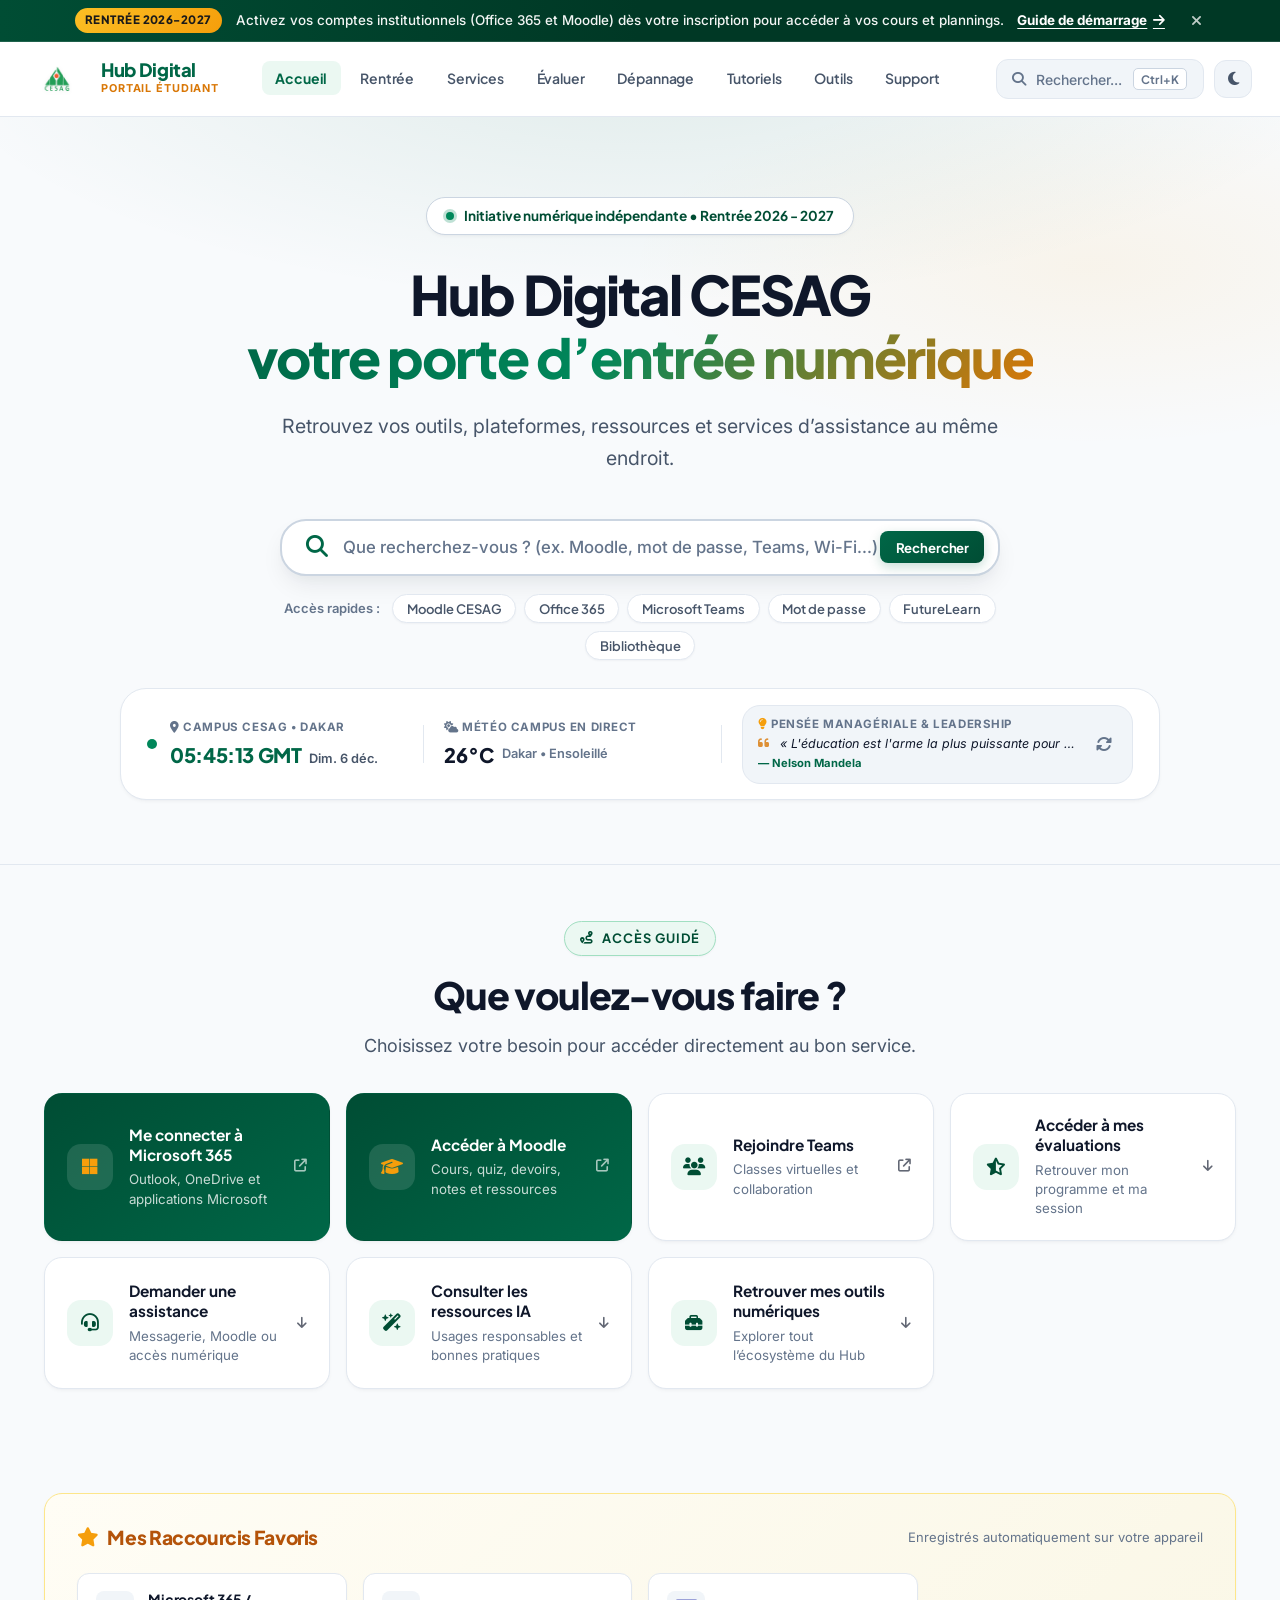
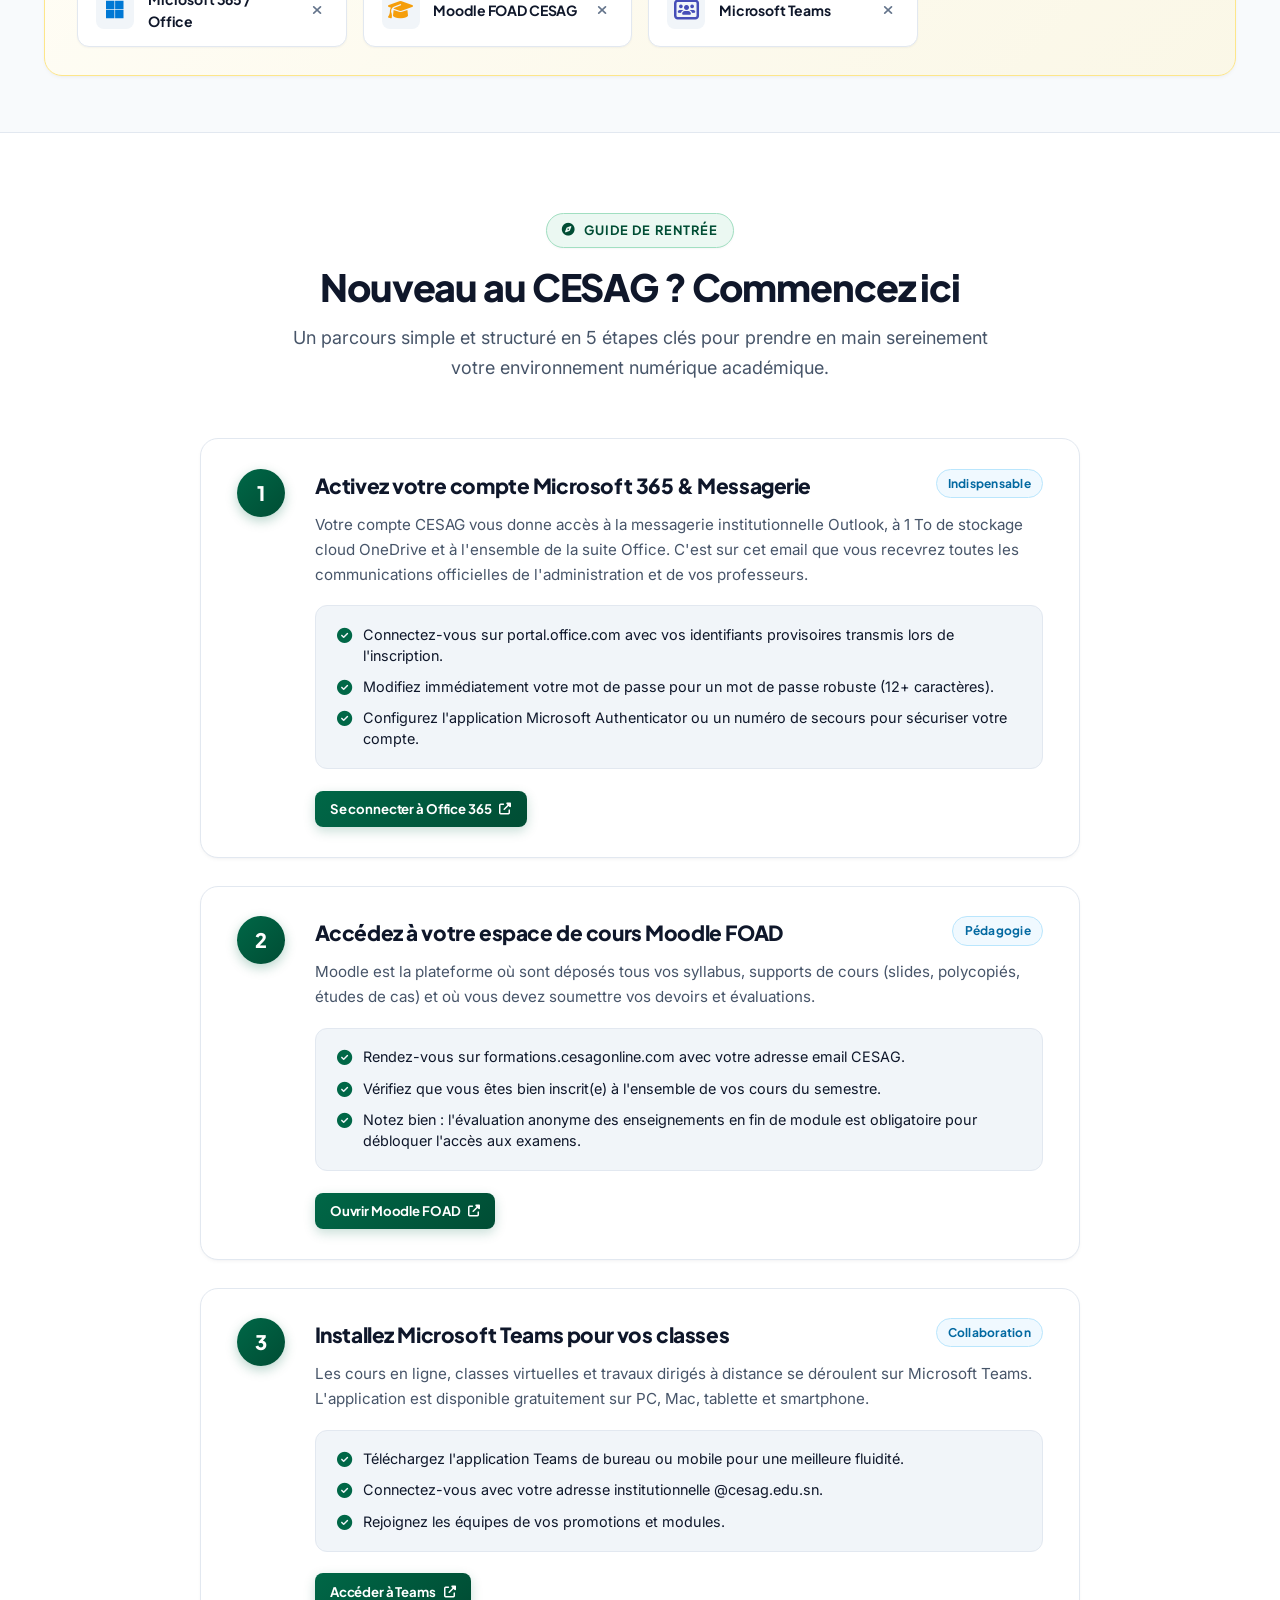
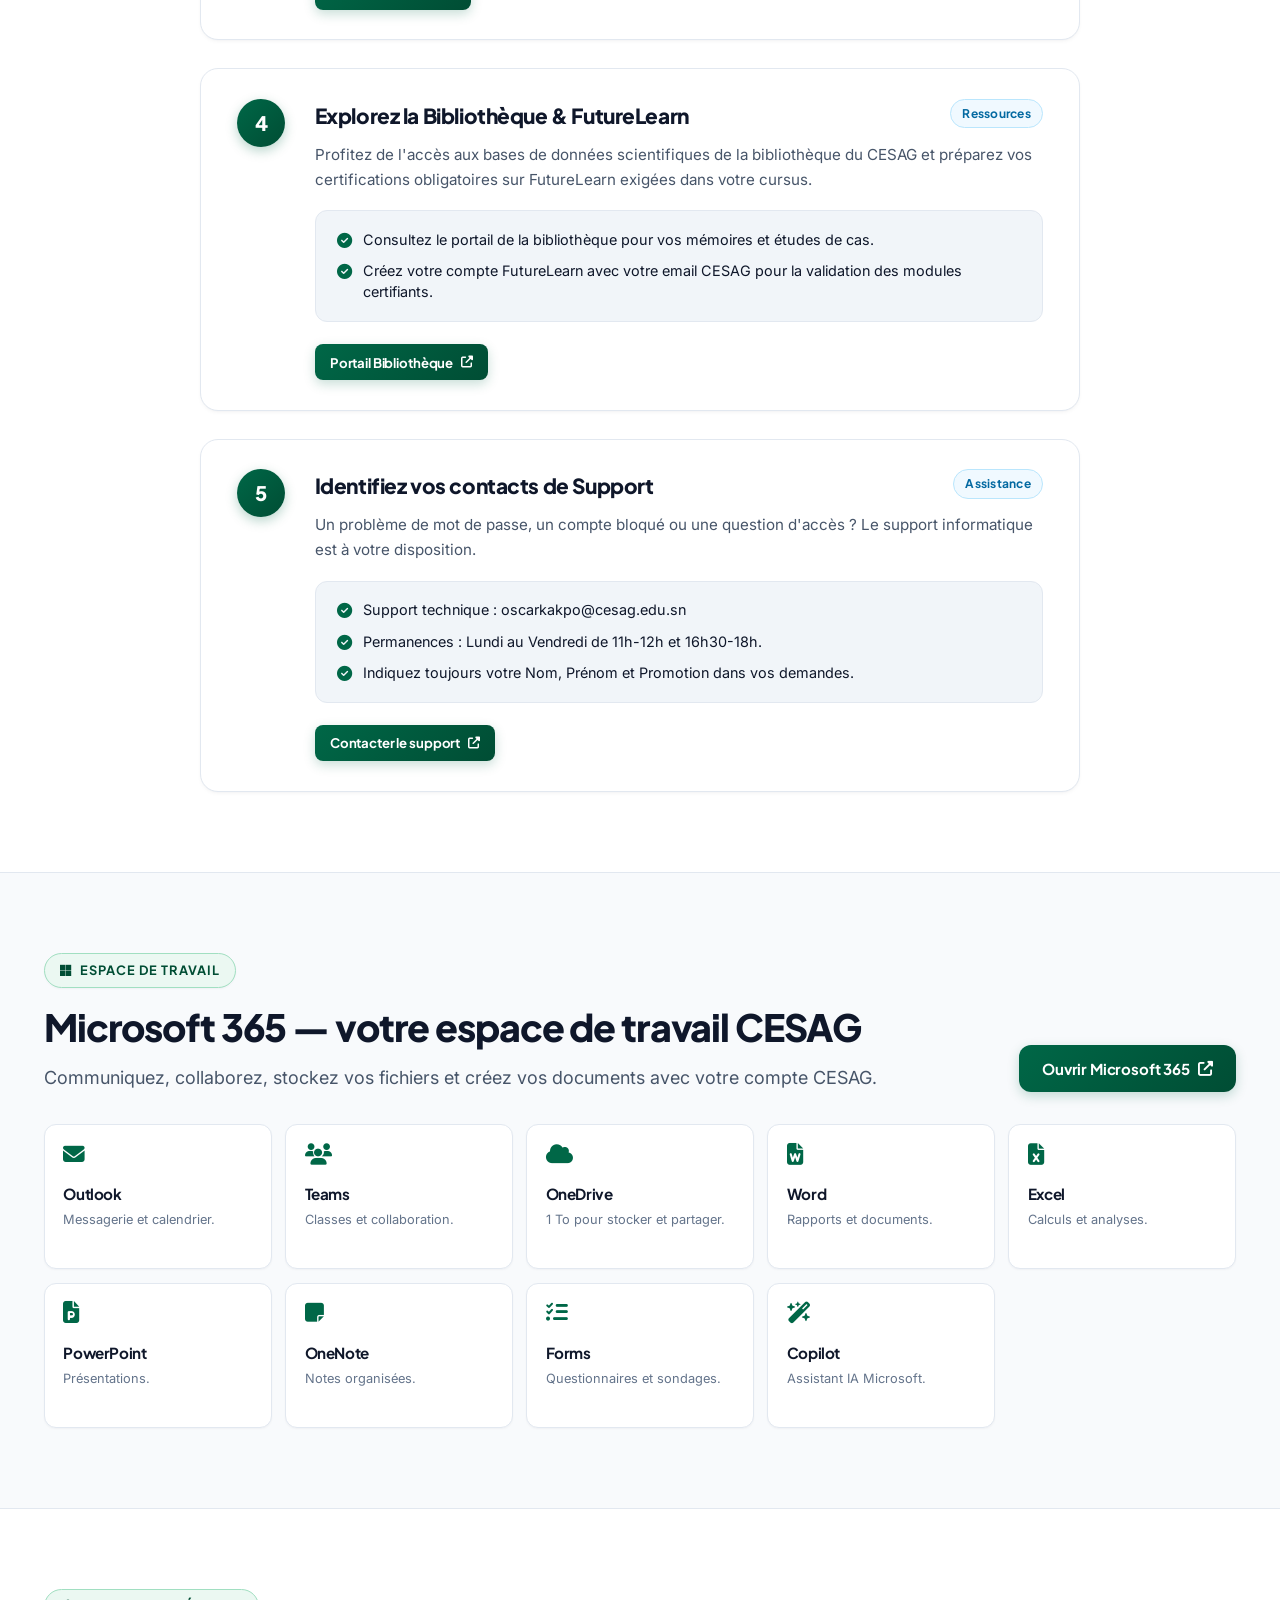
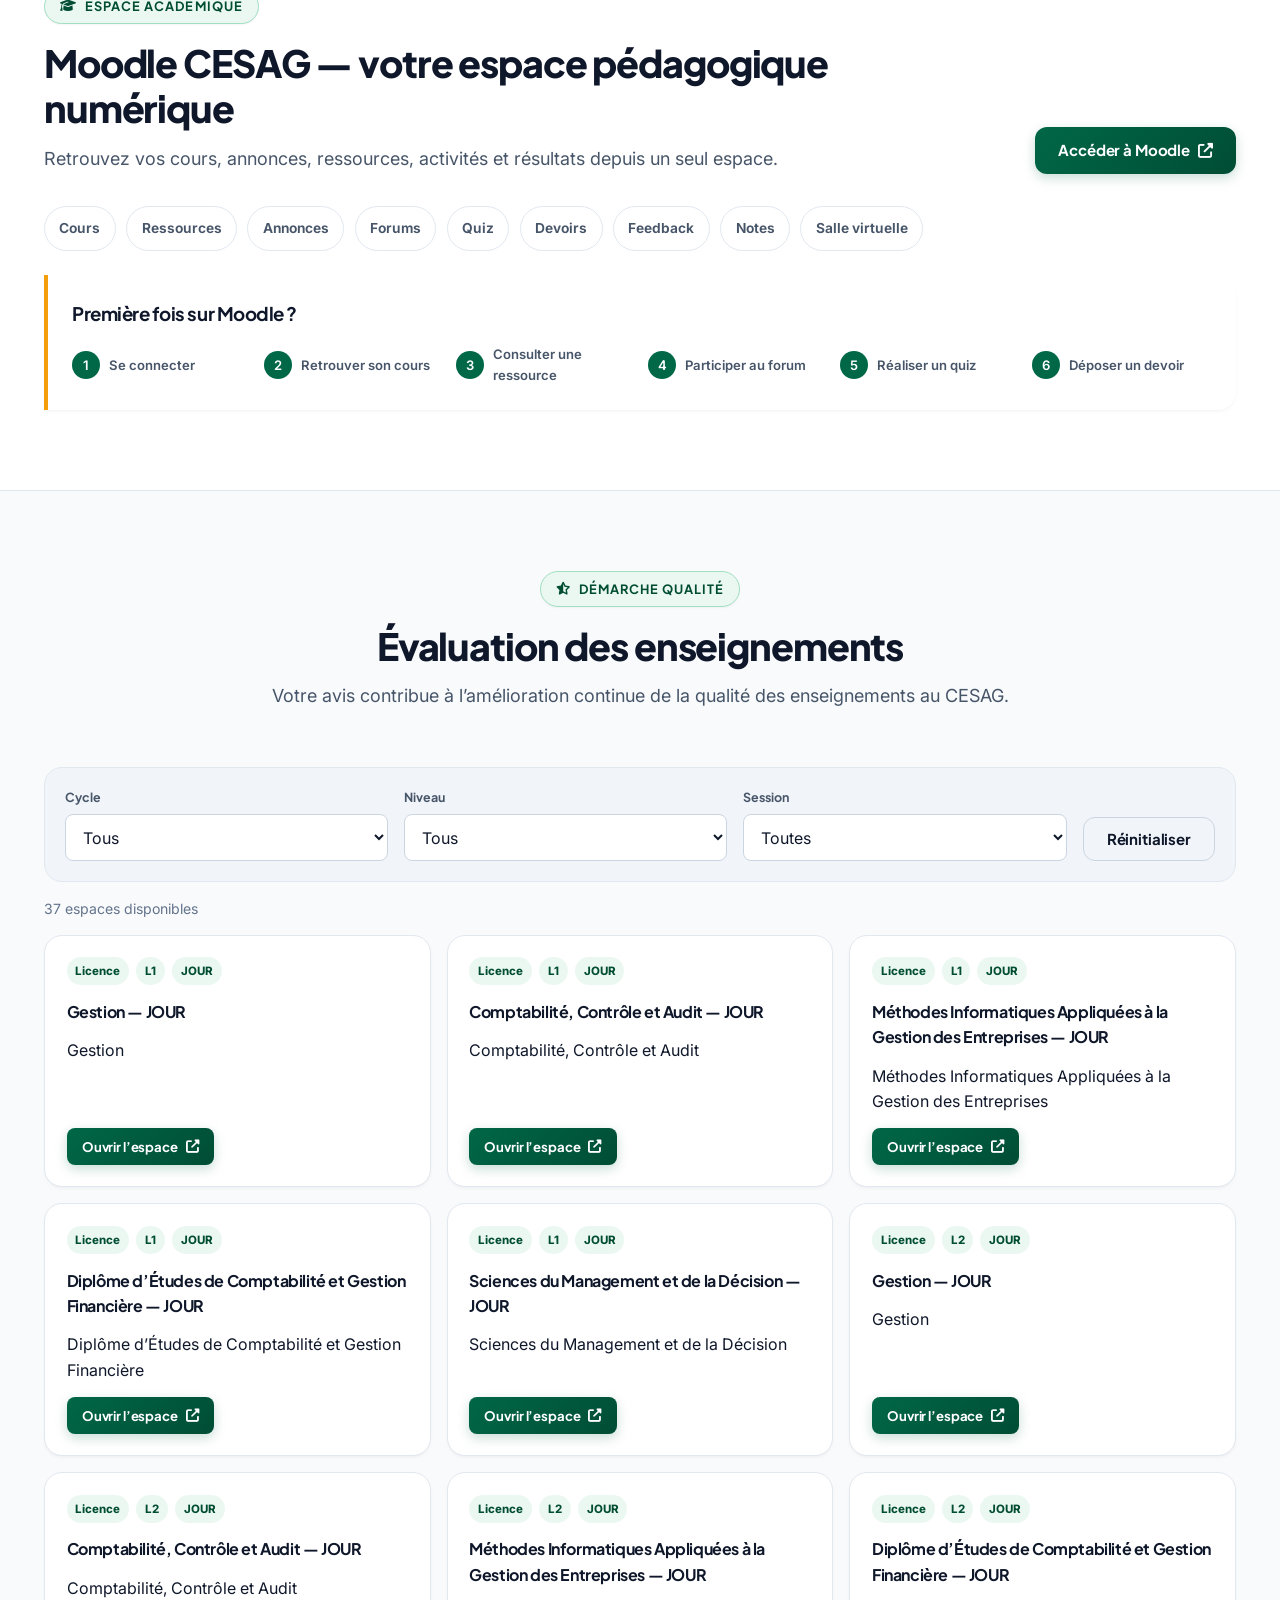
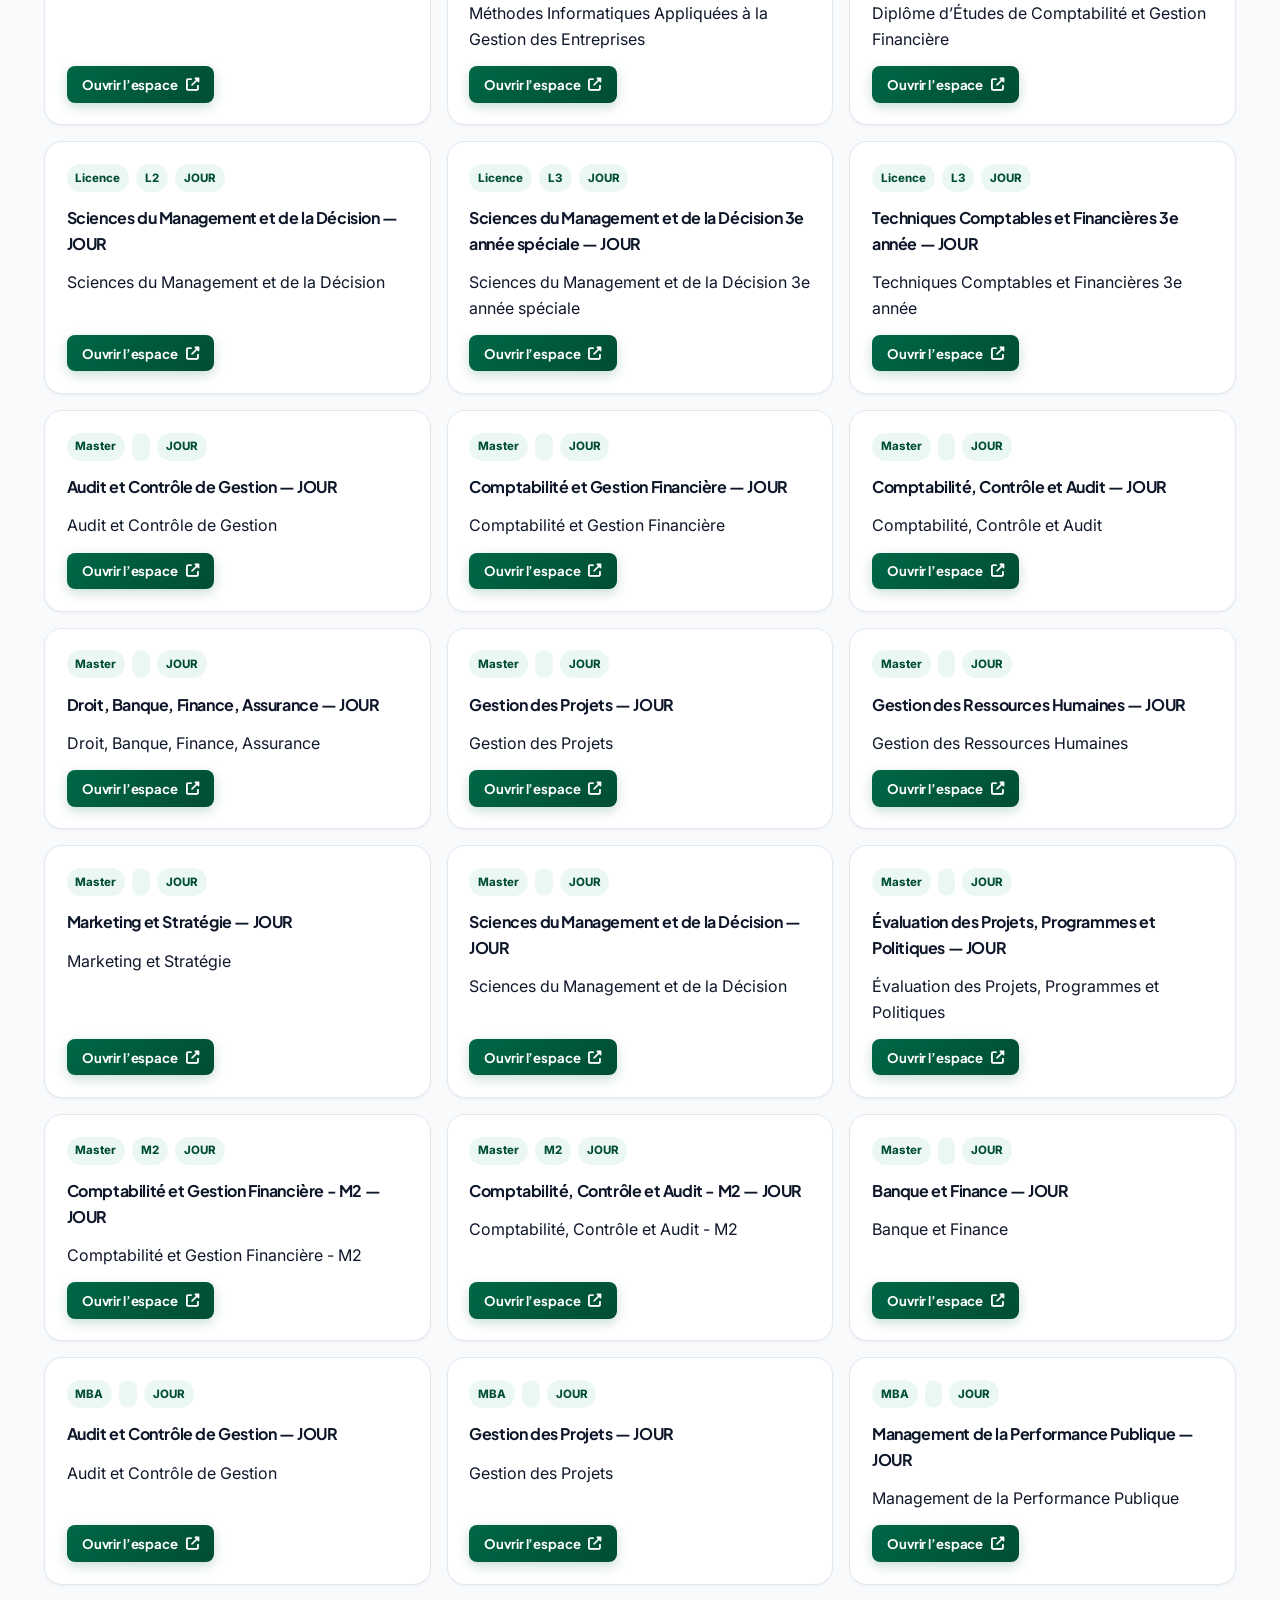
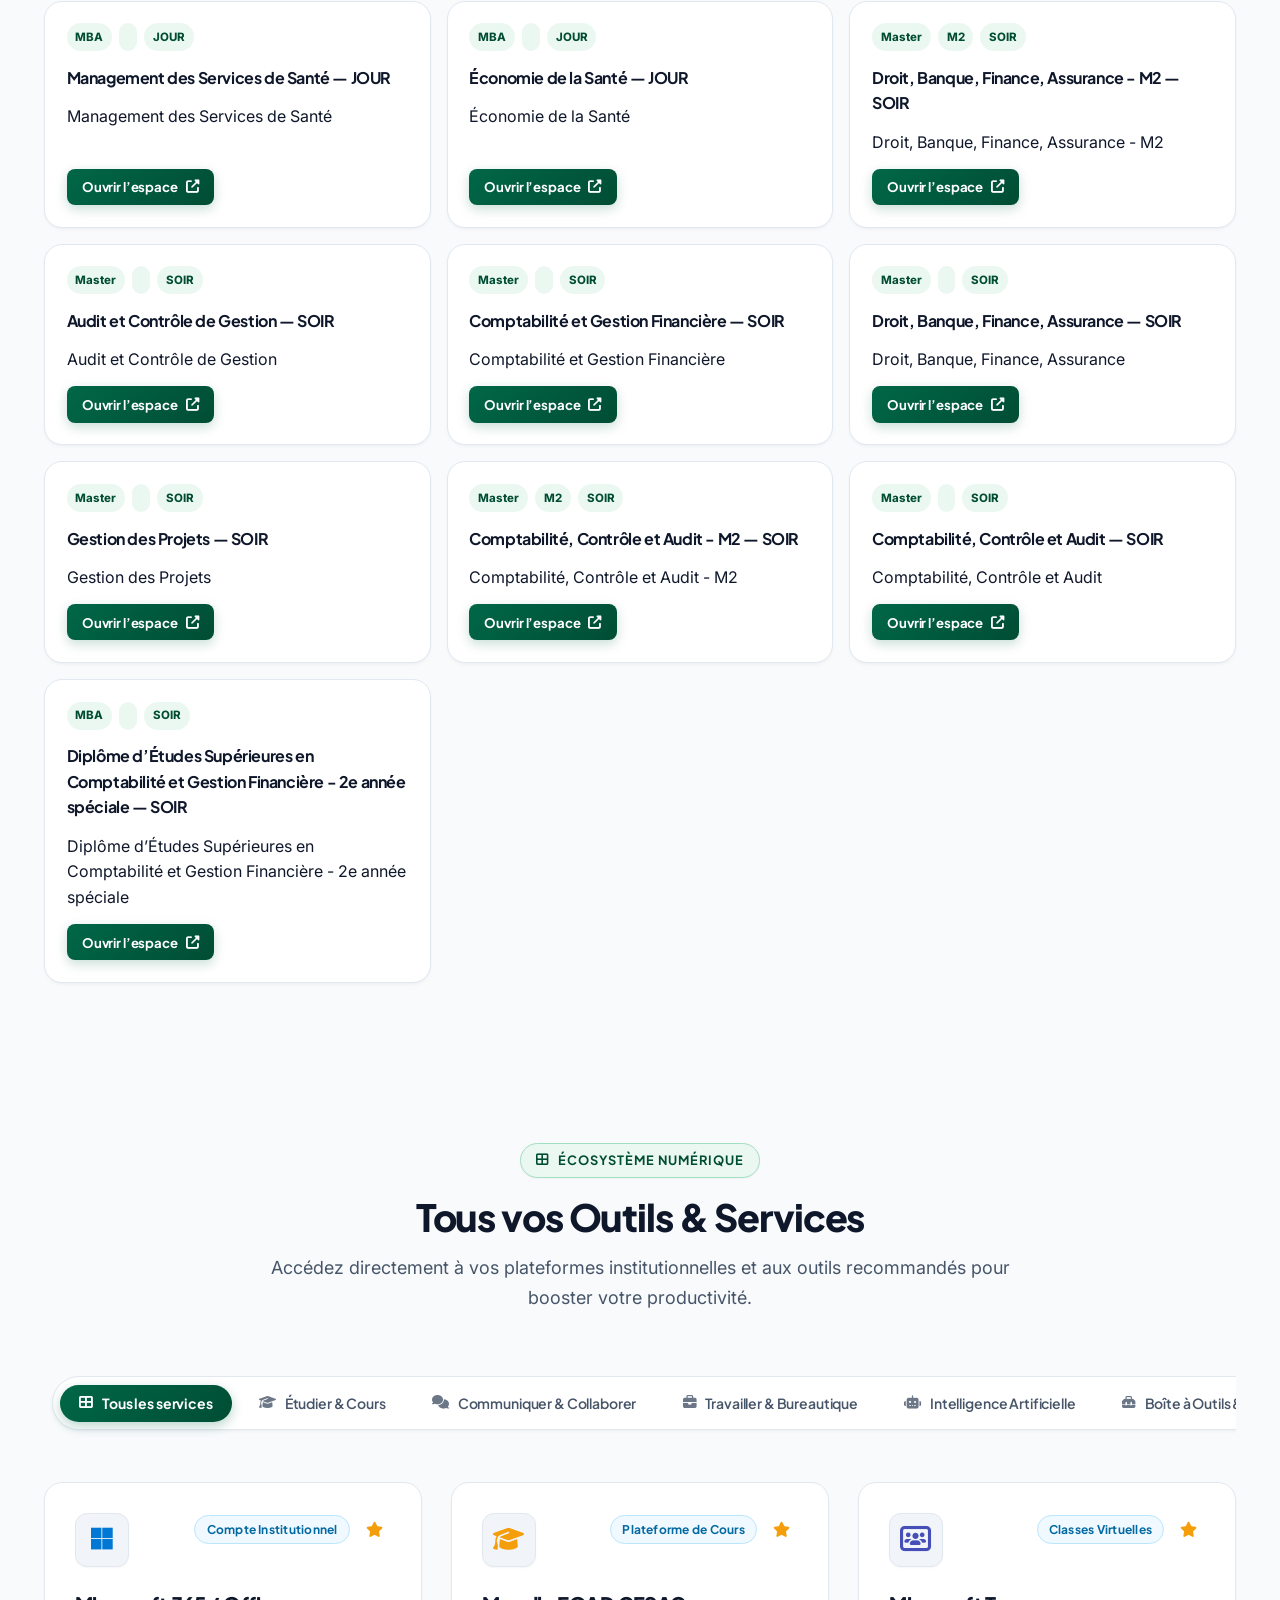
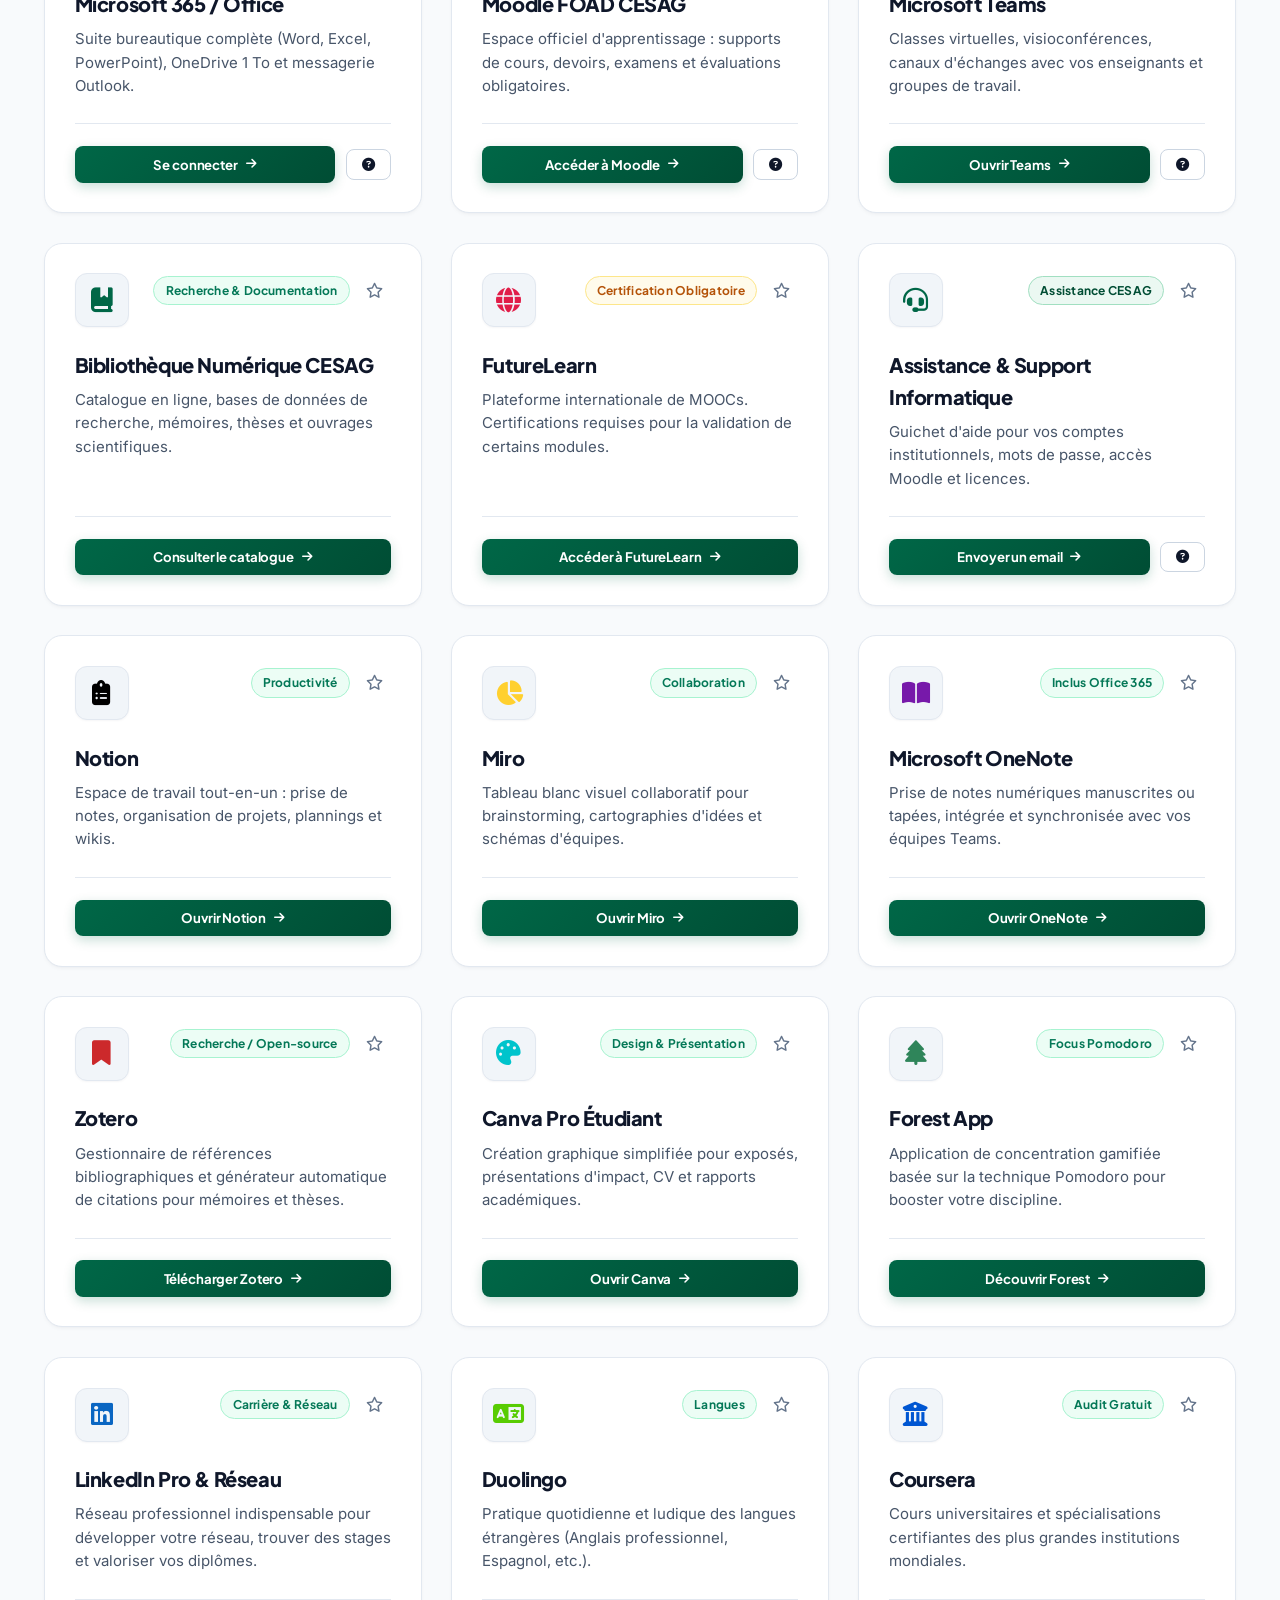
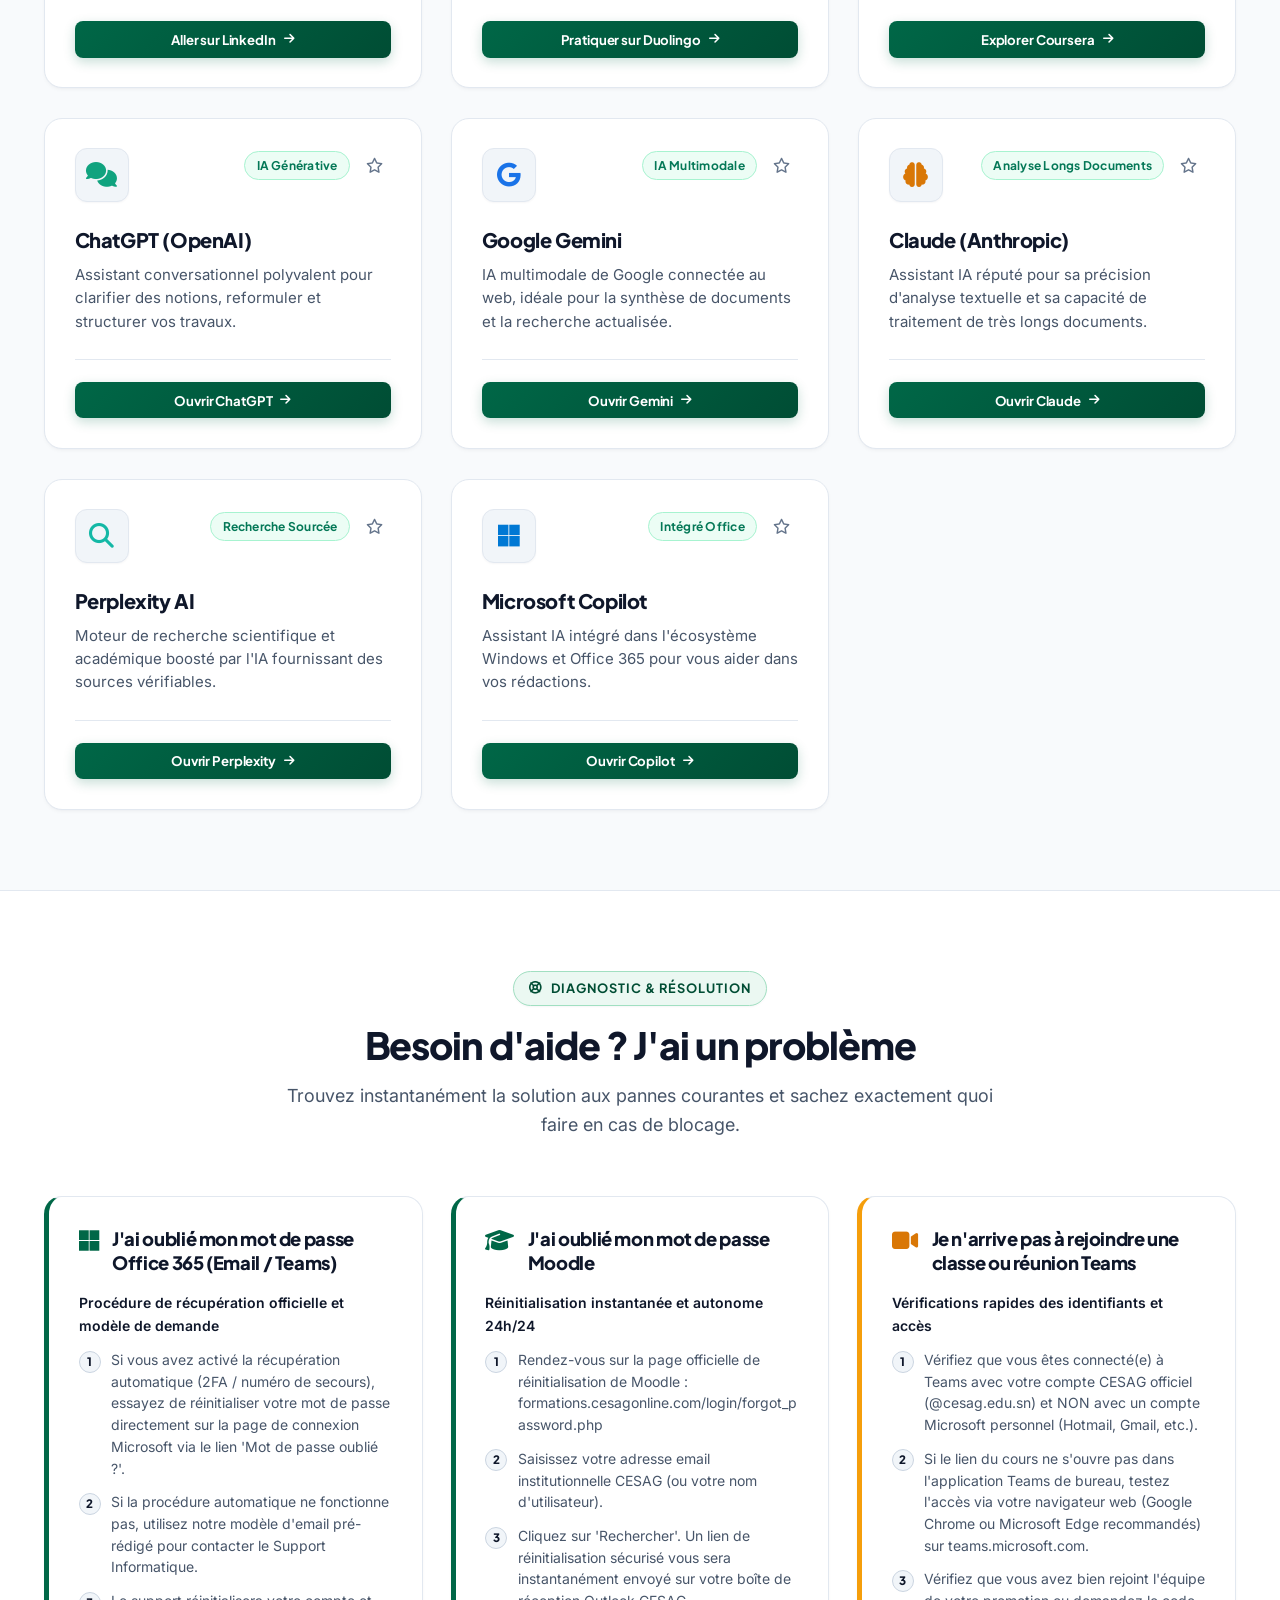
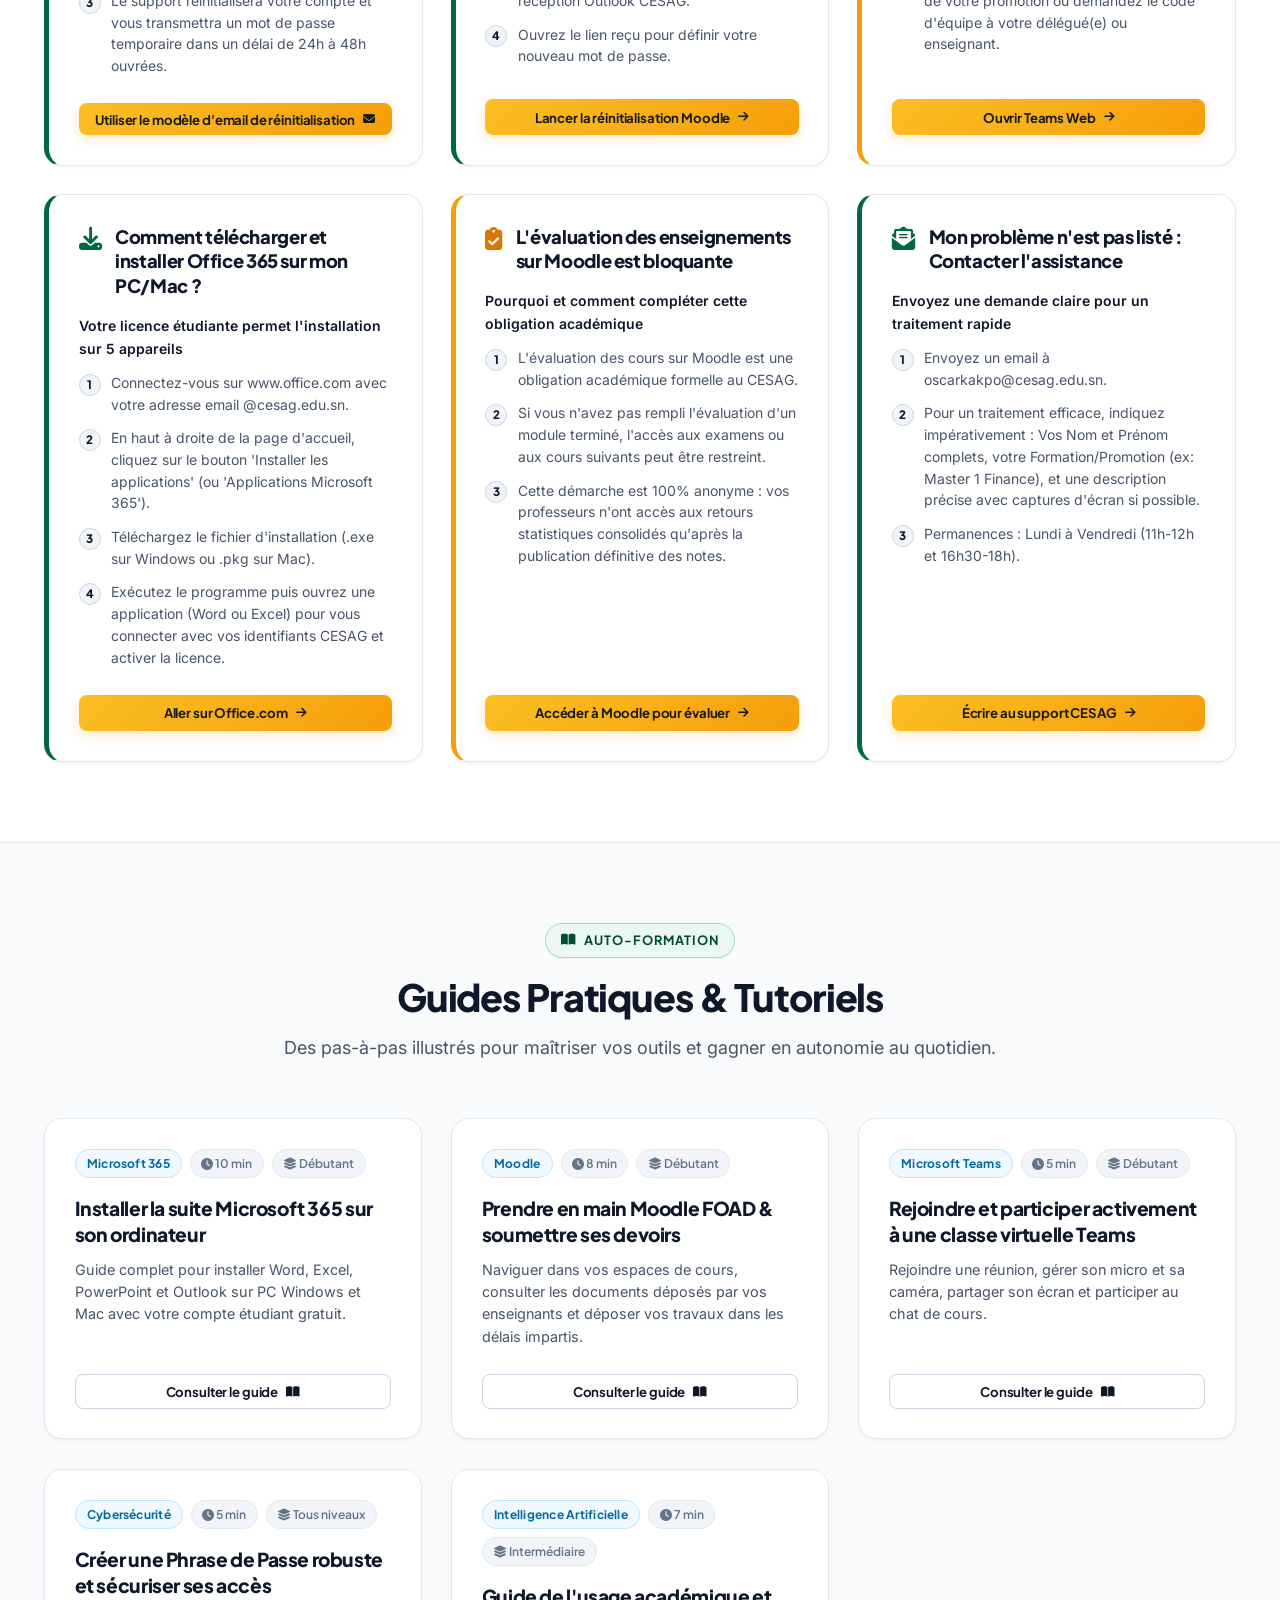
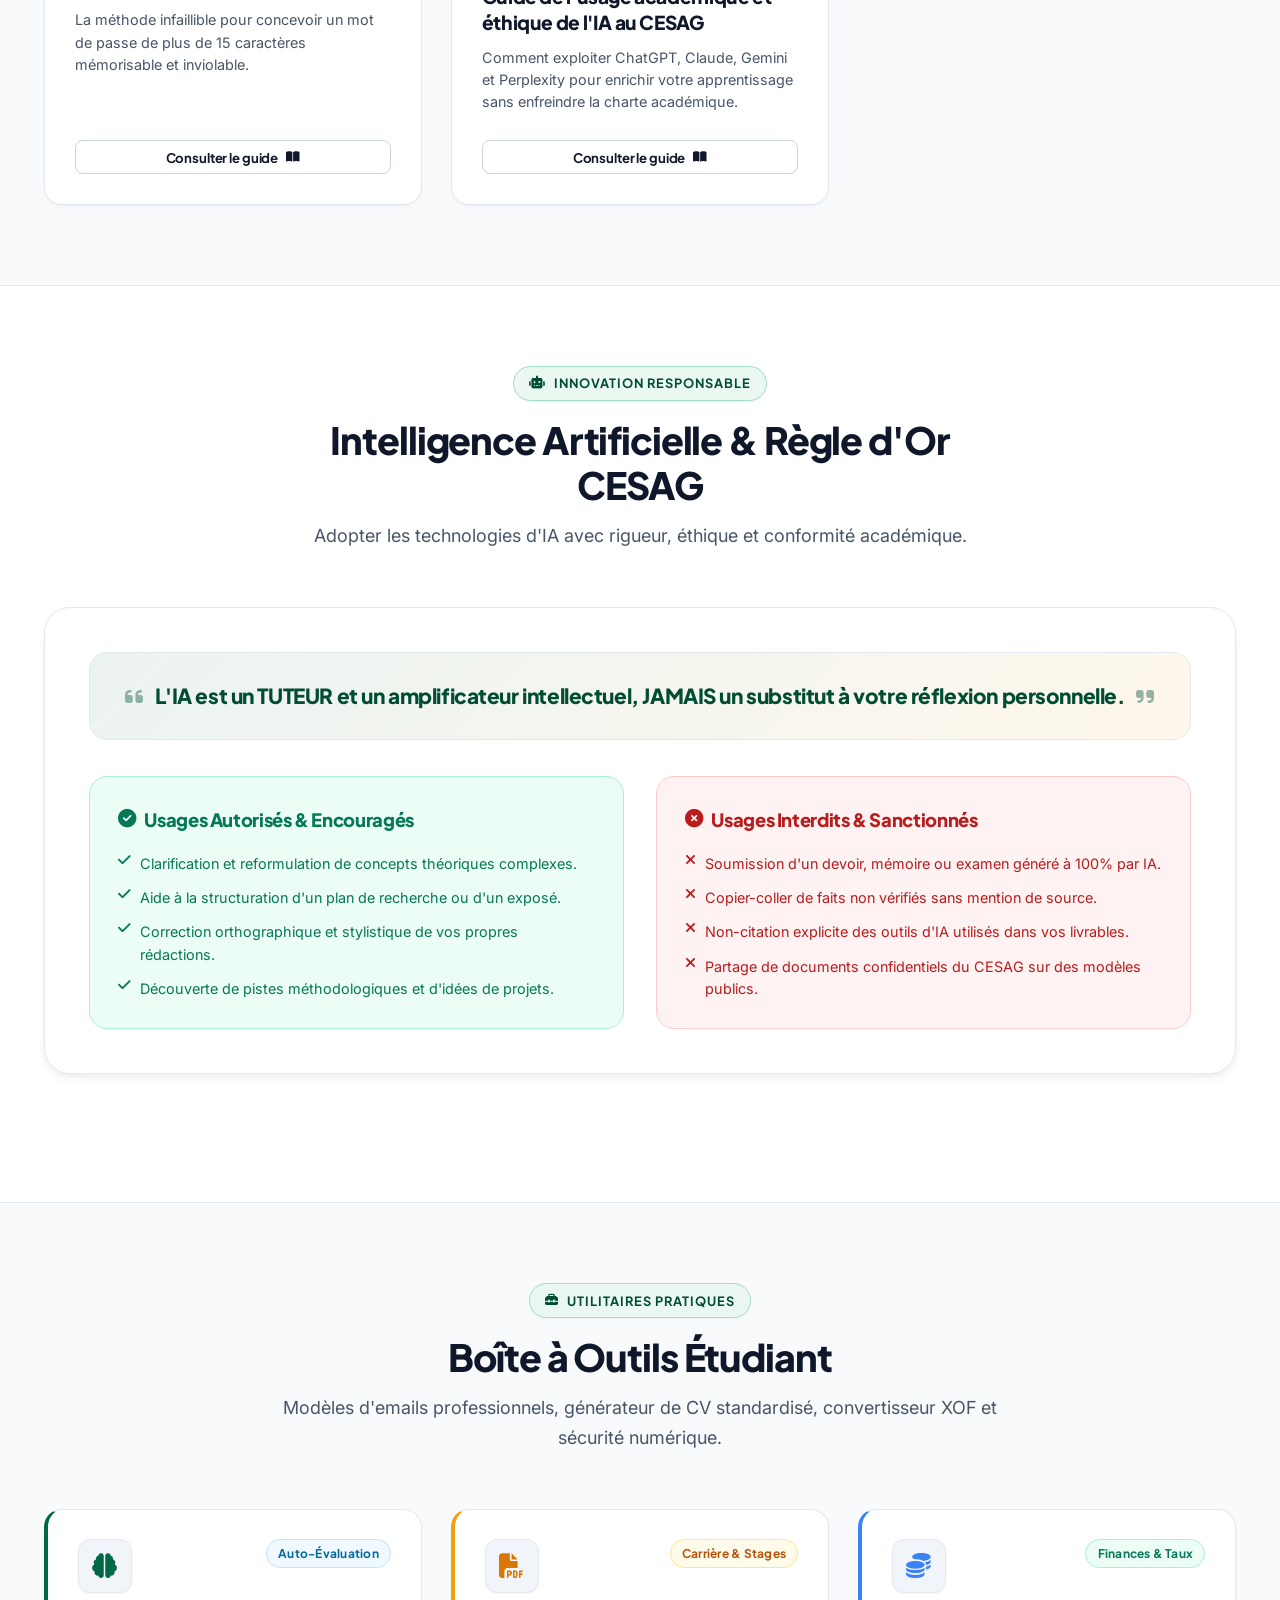
==== commit 855b019c: "feat: bandeau campus dakar meteo et citation, generateur qr code academique et suppression mentions " ====
--- a/index.html
+++ b/index.html
@@ -130,7 +130,7 @@
           <!-- Mots-clés / Suggestions rapides -->
           <div class="hero-search-tags">
             <span class="hero-tag-label">Accès rapides :</span>
-            <button class="search-chip" onclick="SearchEngine.openSearchModal('Moodle')">Moodle FOAD</button>
+            <button class="search-chip" onclick="SearchEngine.openSearchModal('Moodle')">Moodle CESAG</button>
             <button class="search-chip" onclick="SearchEngine.openSearchModal('Office 365')">Office 365</button>
             <button class="search-chip" onclick="SearchEngine.openSearchModal('Teams')">Microsoft Teams</button>
             <button class="search-chip" onclick="SearchEngine.openSearchModal('mot de passe')">Mot de passe</button>
@@ -139,36 +139,45 @@
           </div>
         </div>
 
-        <!-- Horloge Universelle des Cours FOAD & Campus CESAG -->
-        <div class="foad-clock-card" id="foadClockCard" aria-label="Horloge en direct des cours FOAD">
-          <div class="foad-clock-col">
-            <span class="foad-clock-pulse" aria-hidden="true"></span>
+        <!-- Bandeau Campus CESAG Dakar : Heure officielle, Météo en direct & Citation Managériale -->
+        <div class="campus-live-bar" id="campusLiveBar" aria-label="Bandeau Campus CESAG Dakar">
+          <div class="campus-live-col">
+            <span class="campus-live-pulse" aria-hidden="true"></span>
             <div>
-              <span class="foad-clock-caption"><i class="fas fa-map-marker-alt"></i> Dakar (CESAG • Réf. FOAD)</span>
-              <strong class="foad-clock-time" id="foadDakarTime">--:--:-- GMT</strong>
-            </div>
-          </div>
-
-          <div class="foad-clock-divider" aria-hidden="true"></div>
-
-          <div class="foad-clock-col">
+              <span class="campus-live-caption"><i class="fas fa-map-marker-alt"></i> Campus CESAG • Dakar</span>
+              <div class="campus-live-row">
+                <strong class="campus-live-time" id="campusDakarTime">--:--:-- GMT</strong>
+                <span class="campus-live-date" id="campusDakarDate">Chargement...</span>
+              </div>
+            </div>
+          </div>
+
+          <div class="campus-live-divider" aria-hidden="true"></div>
+
+          <div class="campus-live-col">
             <div>
-              <span class="foad-clock-caption"><i class="fas fa-user-clock"></i> Votre heure locale</span>
-              <div>
-                <strong class="foad-clock-time" id="foadLocalTime">--:--:--</strong>
-                <span class="foad-clock-diff" id="foadTimeDiff">Calcul...</span>
-              </div>
-            </div>
-          </div>
-
-          <div class="foad-clock-divider" aria-hidden="true"></div>
-
-          <div class="foad-session-badge">
-            <i class="fas fa-video" aria-hidden="true"></i>
-            <div>
-              <span class="foad-status-title" id="foadStatusTitle">Séances de cours du soir</span>
-              <span class="foad-status-desc" id="foadStatusCountdown">Début des cours à 18h00 GMT</span>
-            </div>
+              <span class="campus-live-caption"><i class="fas fa-cloud-sun"></i> Météo Campus en direct</span>
+              <div class="campus-weather-row">
+                <span class="campus-weather-temp" id="campusWeatherTemp">--°C</span>
+                <span class="campus-weather-desc" id="campusWeatherDesc">Dakar en direct</span>
+              </div>
+            </div>
+          </div>
+
+          <div class="campus-live-divider" aria-hidden="true"></div>
+
+          <div class="campus-quote-col">
+            <div class="campus-quote-content">
+              <span class="campus-live-caption"><i class="fas fa-lightbulb" style="color: var(--cesag-gold-500);"></i> Pensée Managériale & Leadership</span>
+              <div class="campus-quote-text" id="campusQuoteText">
+                <i class="fas fa-quote-left campus-quote-icon"></i>
+                <span id="campusQuoteBody">« Le meilleur moyen de prévoir le futur, c'est de le créer. »</span>
+              </div>
+              <span class="campus-quote-author" id="campusQuoteAuthor">— Peter Drucker</span>
+            </div>
+            <button class="btn-quote-refresh" id="btnRefreshQuote" onclick="App.refreshQuote()" title="Nouvelle citation" aria-label="Nouvelle citation">
+              <i class="fas fa-sync-alt"></i>
+            </button>
           </div>
         </div>
       </div>
@@ -276,13 +285,13 @@
       </div>
     </section>
 
-    <!-- Moodle FOAD : synthèse issue de la formation 2026-2027 -->
+    <!-- Moodle CESAG : synthèse de la plateforme pédagogique -->
     <section class="section section-alt platform-section" id="moodle-foad" aria-labelledby="moodleTitle">
       <div class="container">
         <div class="platform-hero">
           <div>
             <span class="section-badge"><i class="fas fa-graduation-cap"></i> Espace académique</span>
-            <h2 class="section-title" id="moodleTitle">Moodle FOAD — votre espace académique en ligne</h2>
+            <h2 class="section-title" id="moodleTitle">Moodle CESAG — votre espace pédagogique numérique</h2>
             <p class="section-subtitle">Retrouvez vos cours, annonces, ressources, activités et résultats depuis un seul espace.</p>
           </div>
           <a class="btn btn-primary" href="https://formations.cesagonline.com" target="_blank" rel="noopener noreferrer">Accéder à Moodle <i class="fas fa-external-link-alt"></i></a>
@@ -481,11 +490,30 @@
             </div>
             <div class="service-card-body">
               <h3 class="service-card-title">Convertisseur FCFA (XOF)</h3>
-              <p class="service-card-desc">Convertisseur rapide et précis basé sur la parité fixe Euro / FCFA (1 € = 655,957 FCFA) et Dollar US.</p>
+              <p class="service-card-desc">Convertisseur basé sur la parité fixe Euro / FCFA (1 € = 655,957 FCFA) et les taux interbancaires en direct.</p>
             </div>
             <div class="service-card-footer">
               <button onclick="openModal('converterModal')" class="btn btn-outline btn-sm btn-block">
                 Calculer <i class="fas fa-calculator" style="font-size: 0.75rem;"></i>
+              </button>
+            </div>
+          </div>
+
+          <!-- Carte 4 : Générateur de QR Code Académique -->
+          <div class="service-card" style="border-left: 4px solid var(--cesag-green-500);">
+            <div class="service-card-header">
+              <div class="service-icon-wrapper" style="color: var(--cesag-green-600);">
+                <i class="fas fa-qrcode"></i>
+              </div>
+              <span class="badge tag-essential">Outil Pratique</span>
+            </div>
+            <div class="service-card-body">
+              <h3 class="service-card-title">Générateur de QR Code</h3>
+              <p class="service-card-desc">Créez des QR codes HD personnalisés pour vos mémoires, exposés, rapports de stage et cartes de visite.</p>
+            </div>
+            <div class="service-card-footer">
+              <button onclick="openModal('qrModal')" class="btn btn-primary btn-sm btn-block">
+                Générer un QR Code <i class="fas fa-qrcode" style="font-size: 0.75rem;"></i>
               </button>
             </div>
           </div>
@@ -884,6 +912,60 @@
       </div>
       <div class="modal-footer">
         <button class="btn btn-outline" onclick="closeModal('converterModal')">Fermer</button>
+      </div>
+    </div>
+  </div>
+
+  <!-- Modal Générateur de QR Code Académique (API QRServer) -->
+  <div class="modal-backdrop" id="qrModal" onclick="if(event.target === this) closeModal('qrModal')">
+    <div class="modal-panel" style="max-width: 480px;">
+      <div class="modal-header">
+        <h3 class="modal-title"><i class="fas fa-qrcode" style="color: var(--cesag-green-600);"></i> Générateur de QR Code Académique</h3>
+        <button class="modal-close-btn" onclick="closeModal('qrModal')" aria-label="Fermer"><i class="fas fa-times"></i></button>
+      </div>
+      <div class="modal-body">
+        <p style="font-size: 0.85rem; color: var(--text-secondary); margin-bottom: 1.15rem;">
+          Générez un QR Code haute définition pour vos mémoires, exposés, présentations ou liens utiles.
+        </p>
+        <div style="margin-bottom: 1rem;">
+          <label class="form-label" for="qrTextInput">Contenu ou URL :</label>
+          <input type="text" id="qrTextInput" class="form-control" placeholder="Entrez une URL ou un texte..." value="https://oscarkakpo-create.github.io/hubdigitalcesag/">
+        </div>
+        <div style="display: flex; gap: 0.75rem; margin-bottom: 1.25rem;">
+          <div style="flex: 1;">
+            <label class="form-label" for="qrSizeSelect">Format :</label>
+            <select id="qrSizeSelect" class="form-control">
+              <option value="200x200">Standard (200x200)</option>
+              <option value="300x300" selected>Haute Résolution (300x300)</option>
+              <option value="450x450">Impression A4 (450x450)</option>
+            </select>
+          </div>
+          <div style="flex: 1;">
+            <label class="form-label" for="qrColorSelect">Couleur :</label>
+            <select id="qrColorSelect" class="form-control">
+              <option value="006747" selected>Vert CESAG</option>
+              <option value="000000">Noir classique</option>
+              <option value="1E3A8A">Bleu nuit</option>
+              <option value="B45309">Or / Bronze</option>
+            </select>
+          </div>
+        </div>
+
+        <div style="display: flex; flex-direction: column; align-items: center; justify-content: center; background: var(--bg-surface-alt); border: 1px solid var(--border-subtle); border-radius: var(--radius-lg); padding: 1.25rem; margin-bottom: 0.75rem;">
+          <div id="qrLoadingSpinner" style="display: none; margin-bottom: 0.5rem; font-size: 0.8rem; color: var(--text-muted);">
+            <i class="fas fa-spinner fa-spin"></i> Génération en cours...
+          </div>
+          <img id="qrImagePreview" src="" alt="Aperçu QR Code Académique" style="width: 180px; height: 180px; border-radius: 8px; box-shadow: 0 4px 12px rgba(0,0,0,0.06); background: #ffffff; padding: 6px;">
+          <span style="font-size: 0.75rem; color: var(--text-muted); margin-top: 0.75rem;">
+            <i class="fas fa-satellite-dish" style="color: var(--cesag-green-600);"></i> Généré via l'API QR Server (Libre & Haute Disponibilité)
+          </span>
+        </div>
+      </div>
+      <div class="modal-footer" style="display: flex; justify-content: space-between; align-items: center;">
+        <button class="btn btn-outline" onclick="closeModal('qrModal')">Fermer</button>
+        <a id="qrDownloadLink" href="#" download="cesag-qrcode.png" target="_blank" class="btn btn-primary">
+          <i class="fas fa-download"></i> Télécharger le QR Code
+        </a>
       </div>
     </div>
   </div>
--- a/css/components.css
+++ b/css/components.css
@@ -1093,9 +1093,9 @@
 }
 
 /* ==========================================================================
-   Horloge Universelle FOAD & Séances Virtuelles
+   Bandeau Campus CESAG : Heure de Dakar, Météo en direct & Citation
    ========================================================================== */
-.foad-clock-card {
+.campus-live-bar {
   display: flex;
   align-items: center;
   justify-content: space-between;
@@ -1103,47 +1103,54 @@
   background: var(--bg-surface);
   border: 1px solid var(--border-subtle);
   border-radius: var(--radius-xl);
-  padding: 1rem 1.75rem;
+  padding: 0.95rem 1.6rem;
   margin: 1.75rem auto 0;
-  max-width: 960px;
+  max-width: 1040px;
   box-shadow: var(--shadow-sm);
   text-align: left;
 }
 
-.foad-clock-col {
+.campus-live-col {
   display: flex;
   align-items: center;
   gap: 0.85rem;
   flex: 1;
 }
 
-.foad-clock-pulse {
+.campus-live-pulse {
   width: 10px;
   height: 10px;
   border-radius: 50%;
   background-color: var(--cesag-green-500);
   box-shadow: 0 0 0 0 rgba(16, 185, 129, 0.7);
-  animation: foadPulse 2s infinite;
+  animation: campusPulse 2s infinite;
   flex-shrink: 0;
 }
 
-@keyframes foadPulse {
+@keyframes campusPulse {
   0% { transform: scale(0.95); box-shadow: 0 0 0 0 rgba(16, 185, 129, 0.7); }
   70% { transform: scale(1); box-shadow: 0 0 0 8px rgba(16, 185, 129, 0); }
   100% { transform: scale(0.95); box-shadow: 0 0 0 0 rgba(16, 185, 129, 0); }
 }
 
-.foad-clock-caption {
+.campus-live-caption {
   display: block;
-  font-size: 0.75rem;
+  font-size: 0.72rem;
   font-weight: 700;
   color: var(--text-muted);
   text-transform: uppercase;
-  letter-spacing: 0.04em;
+  letter-spacing: 0.05em;
   margin-bottom: 0.15rem;
 }
 
-.foad-clock-time {
+.campus-live-row {
+  display: flex;
+  align-items: baseline;
+  gap: 0.5rem;
+  flex-wrap: wrap;
+}
+
+.campus-live-time {
   font-family: var(--font-heading);
   font-size: 1.25rem;
   font-weight: 800;
@@ -1151,71 +1158,117 @@
   letter-spacing: -0.02em;
 }
 
-[data-theme="dark"] .foad-clock-time {
+[data-theme="dark"] .campus-live-time {
   color: var(--cesag-green-300);
 }
 
-.foad-clock-diff {
-  display: inline-block;
-  font-size: 0.72rem;
-  font-weight: 700;
-  padding: 0.15rem 0.5rem;
-  border-radius: var(--radius-full);
-  background: var(--cesag-gold-100);
-  color: var(--cesag-gold-800);
-  margin-left: 0.4rem;
-}
-
-[data-theme="dark"] .foad-clock-diff {
-  background: rgba(245, 158, 11, 0.18);
-  color: var(--cesag-gold-300);
-}
-
-.foad-clock-divider {
+.campus-live-date {
+  font-size: 0.8rem;
+  font-weight: 600;
+  color: var(--text-secondary);
+}
+
+.campus-weather-row {
+  display: flex;
+  align-items: center;
+  gap: 0.5rem;
+}
+
+.campus-weather-temp {
+  font-family: var(--font-heading);
+  font-size: 1.25rem;
+  font-weight: 800;
+  color: var(--text-primary);
+}
+
+.campus-weather-desc {
+  font-size: 0.8rem;
+  font-weight: 600;
+  color: var(--text-muted);
+}
+
+.campus-live-divider {
   width: 1px;
   height: 38px;
   background-color: var(--border-subtle);
   flex-shrink: 0;
 }
 
-.foad-session-badge {
+.campus-quote-col {
   display: flex;
   align-items: center;
   gap: 0.75rem;
+  flex: 1.4;
   background: var(--bg-surface-alt);
   padding: 0.6rem 0.95rem;
   border-radius: var(--radius-lg);
   border: 1px solid var(--border-subtle);
-}
-
-.foad-session-badge i {
+  min-width: 0;
+}
+
+.campus-quote-content {
+  flex: 1;
+  min-width: 0;
+}
+
+.campus-quote-icon {
   color: var(--cesag-gold-600);
-  font-size: 1.1rem;
-}
-
-.foad-status-title {
+  font-size: 0.8rem;
+  margin-right: 0.35rem;
+  opacity: 0.8;
+}
+
+.campus-quote-text {
   display: block;
-  font-size: 0.75rem;
+  font-size: 0.78rem;
+  font-style: italic;
+  color: var(--text-primary);
+  line-height: 1.35;
+  white-space: nowrap;
+  overflow: hidden;
+  text-overflow: ellipsis;
+}
+
+.campus-quote-author {
+  display: block;
+  font-size: 0.7rem;
   font-weight: 700;
-  color: var(--text-primary);
-}
-
-.foad-status-desc {
-  display: block;
-  font-size: 0.75rem;
-  font-weight: 600;
   color: var(--cesag-green-600);
-}
-
-@media (max-width: 860px) {
-  .foad-clock-card {
+  margin-top: 0.15rem;
+}
+
+[data-theme="dark"] .campus-quote-author {
+  color: var(--cesag-gold-400);
+}
+
+.btn-quote-refresh {
+  background: transparent;
+  border: none;
+  color: var(--text-muted);
+  cursor: pointer;
+  padding: 0.3rem;
+  border-radius: 4px;
+  transition: all var(--transition-fast);
+  flex-shrink: 0;
+}
+
+.btn-quote-refresh:hover {
+  color: var(--cesag-green-600);
+  transform: rotate(45deg);
+}
+
+@media (max-width: 960px) {
+  .campus-live-bar {
     flex-direction: column;
     align-items: stretch;
-    padding: 1.25rem;
+    padding: 1.15rem;
     gap: 0.85rem;
   }
-  .foad-clock-divider {
+  .campus-live-divider {
     display: none;
+  }
+  .campus-quote-text {
+    white-space: normal;
   }
 }
 
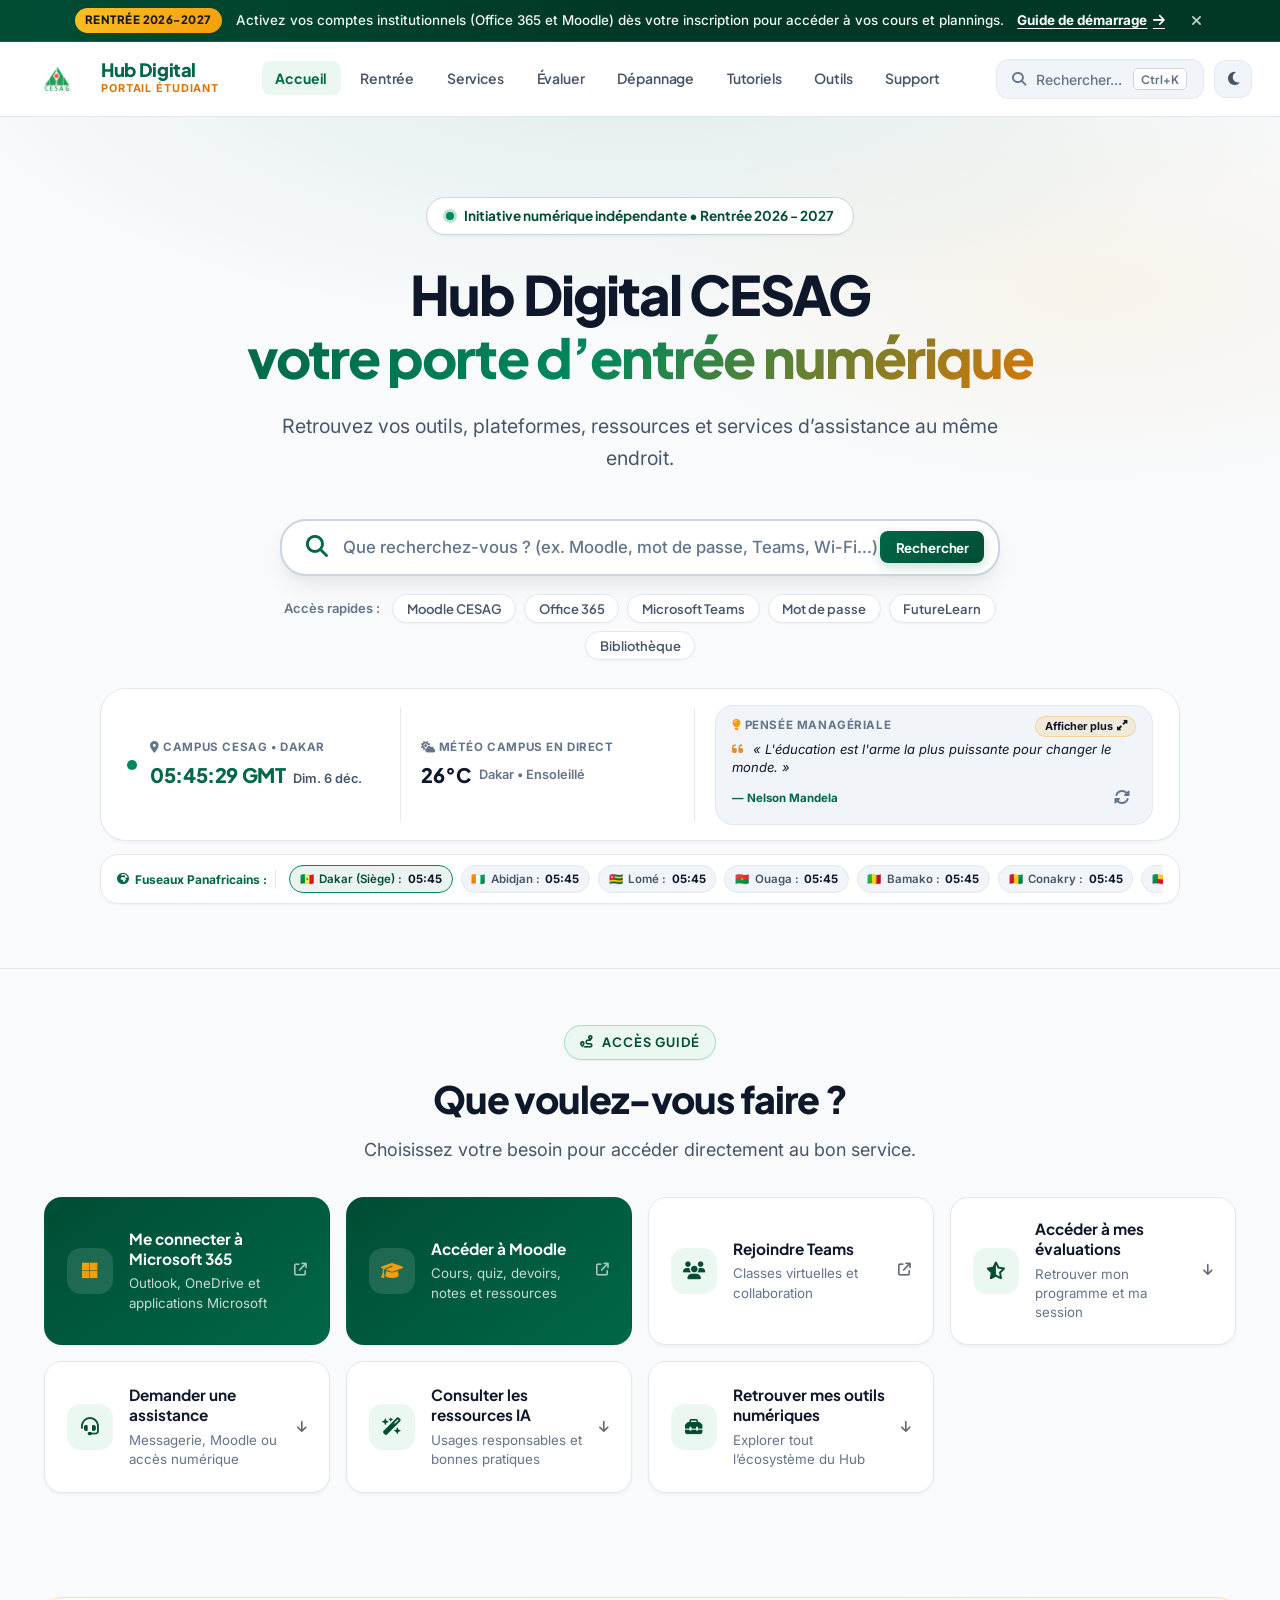
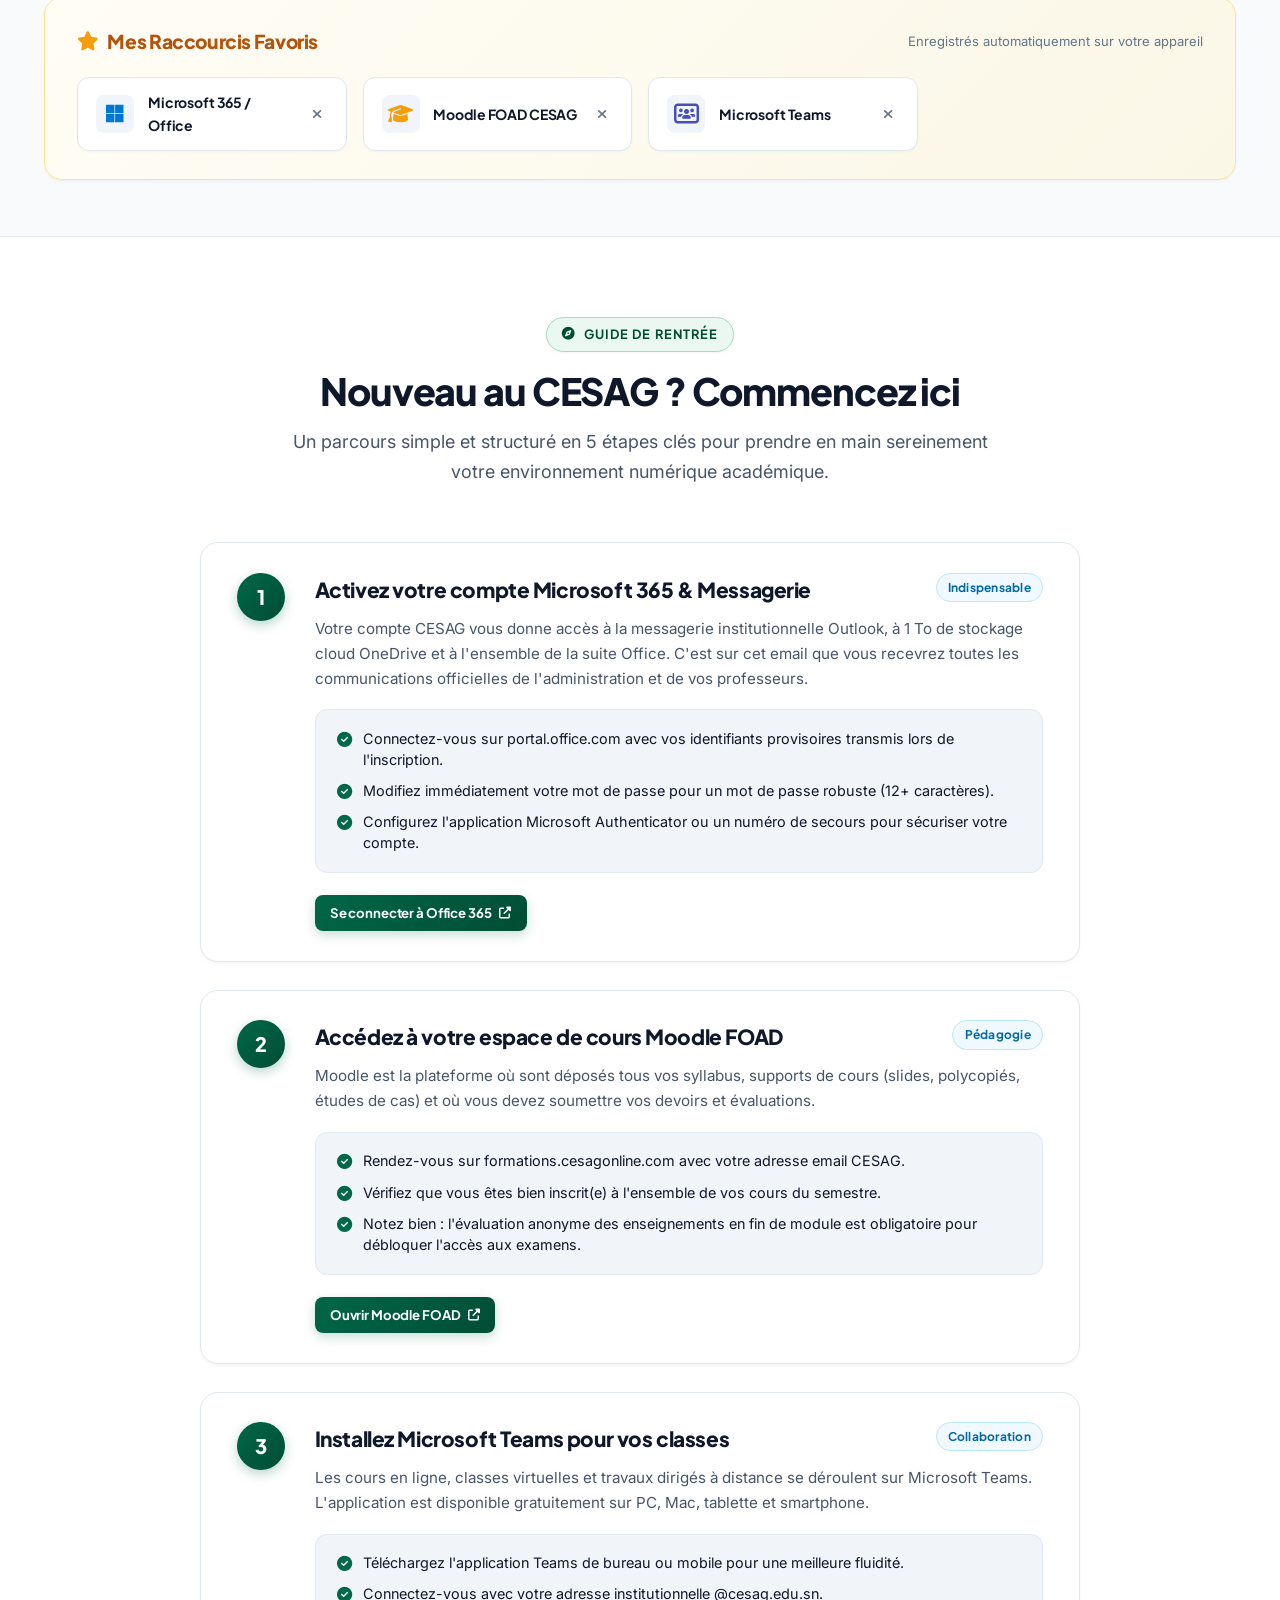
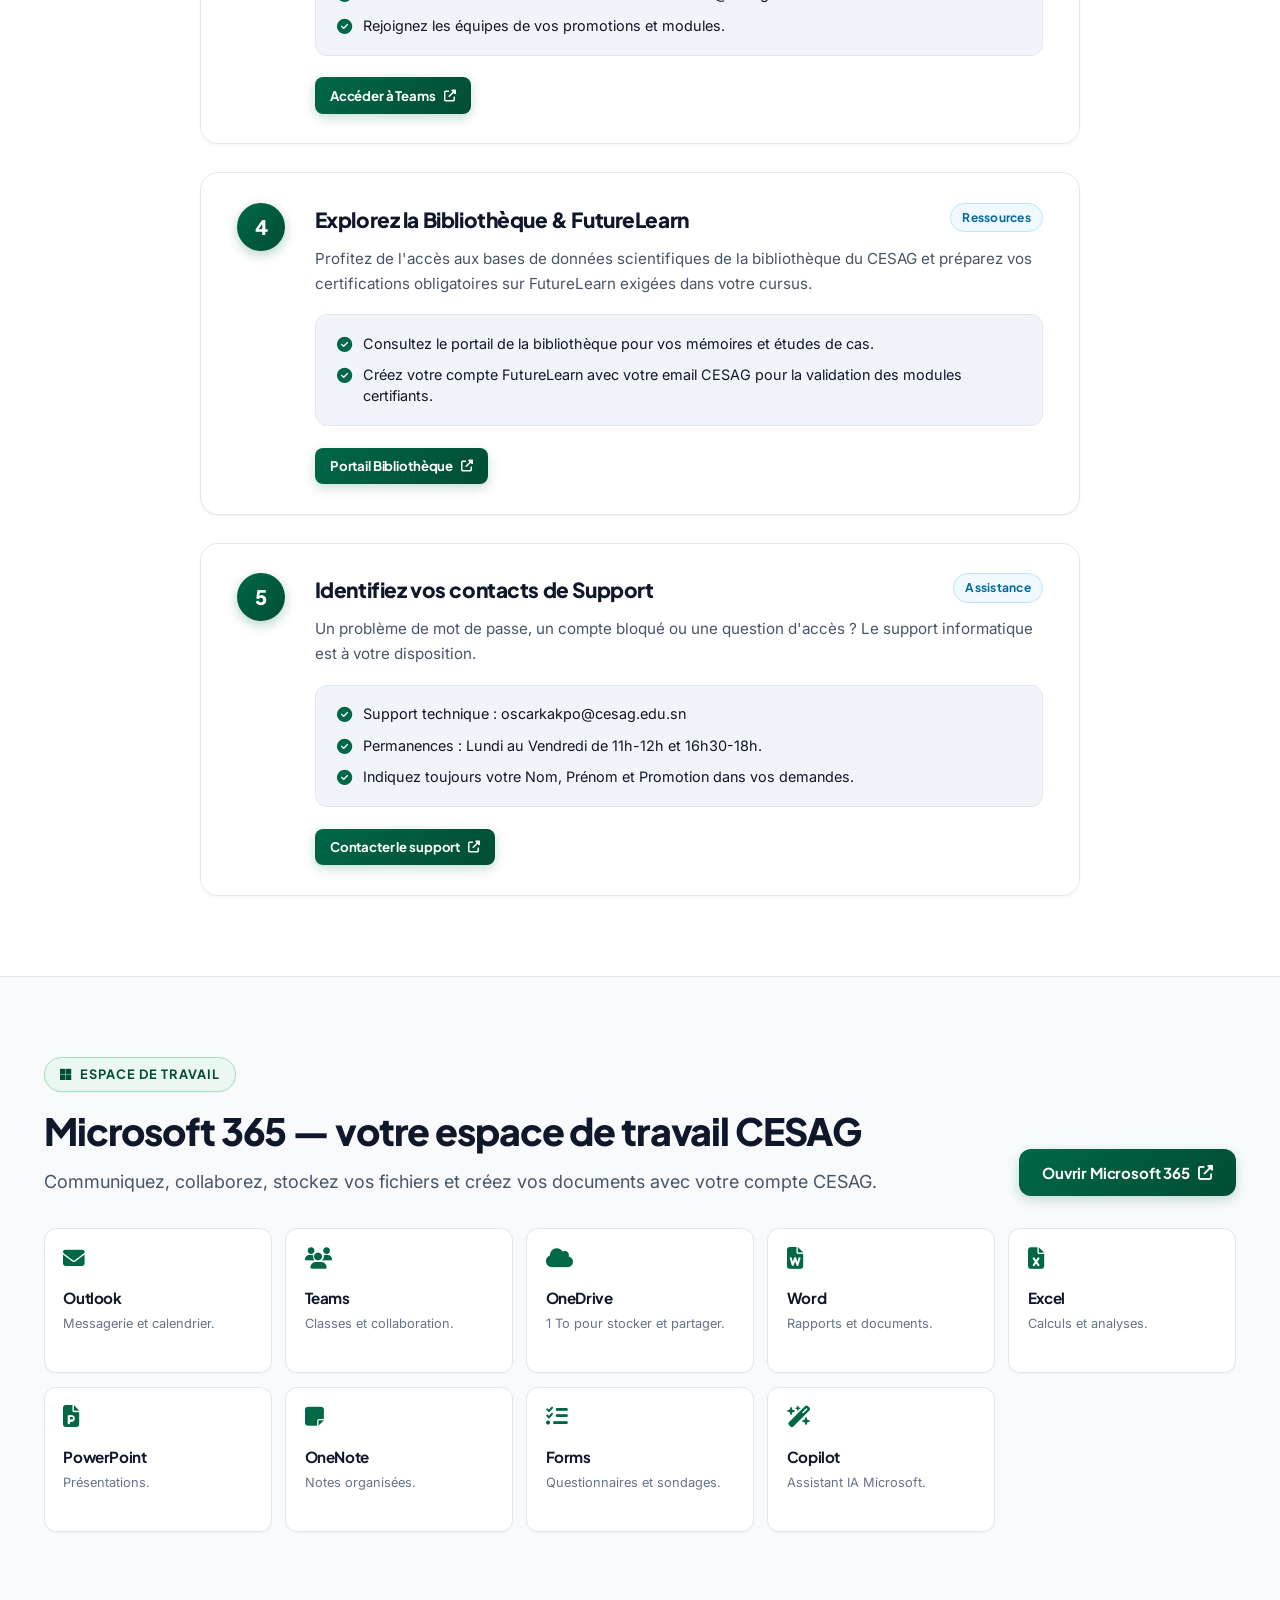
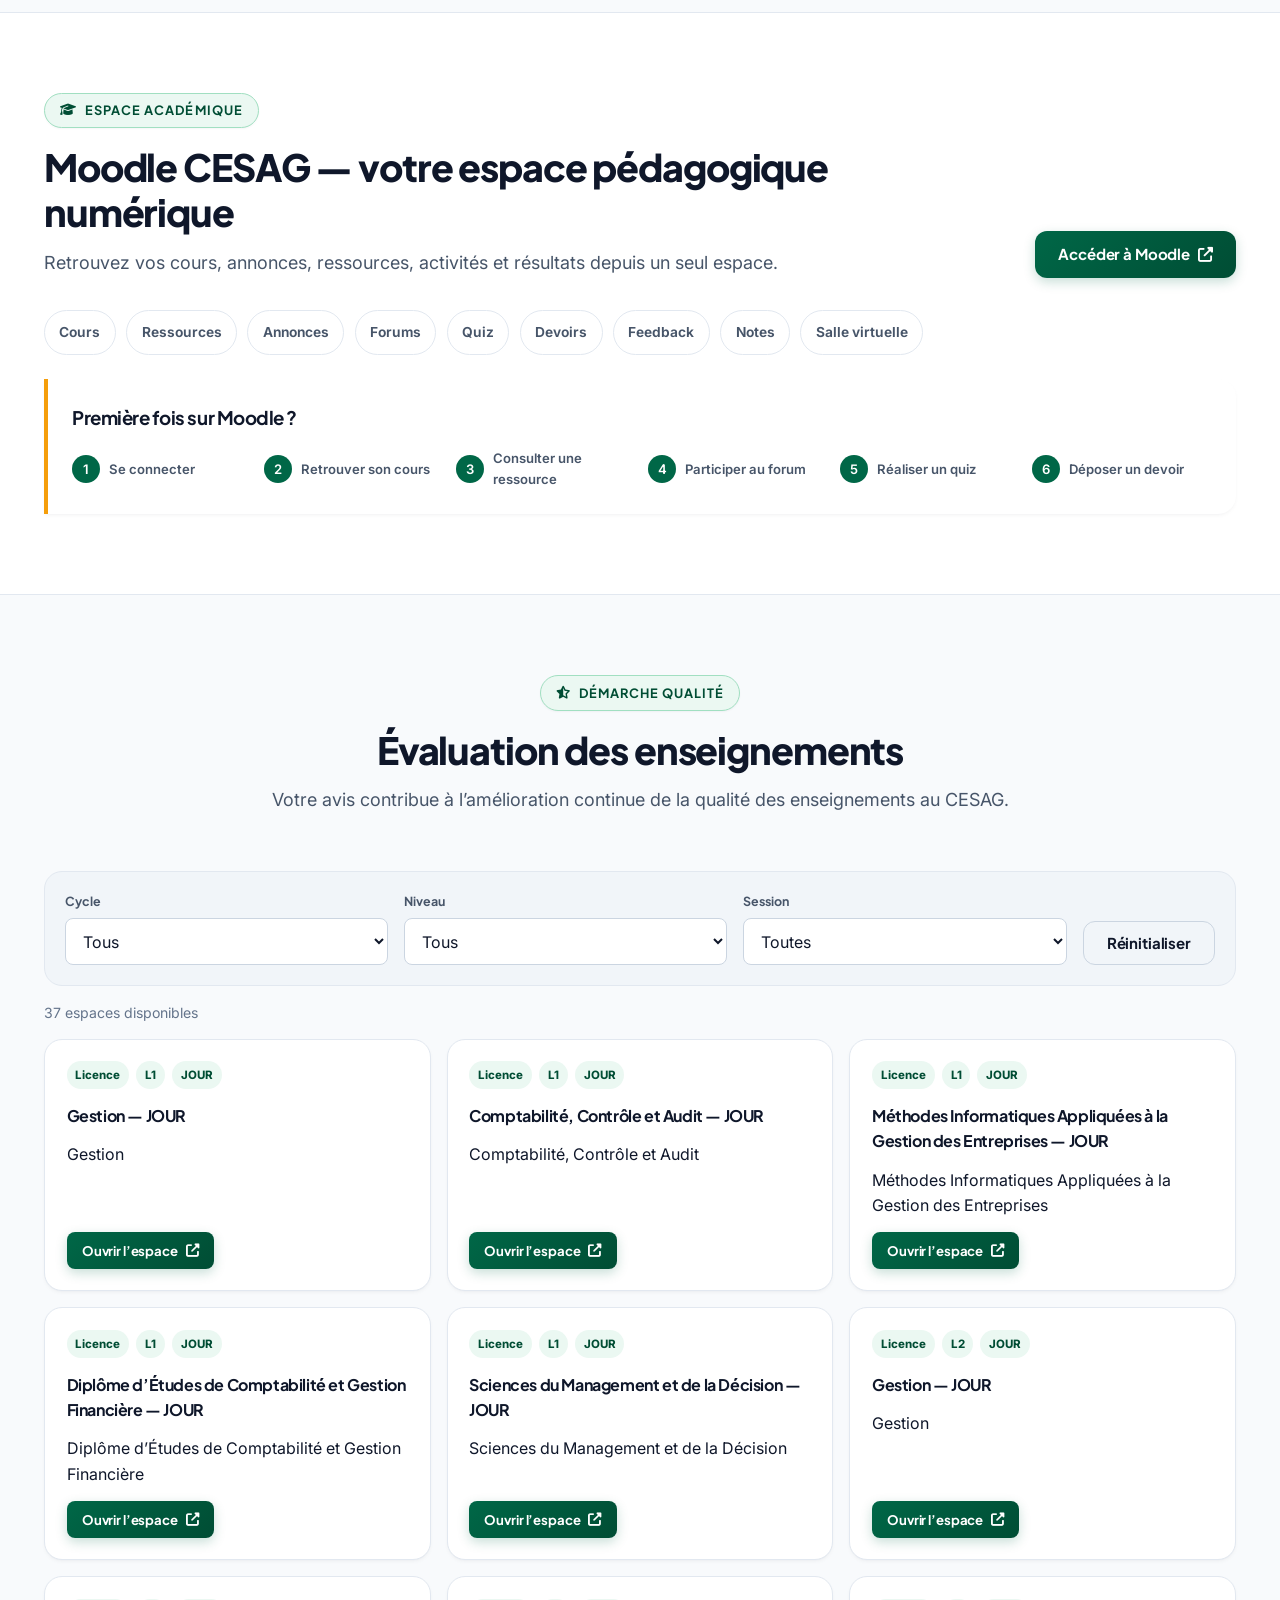
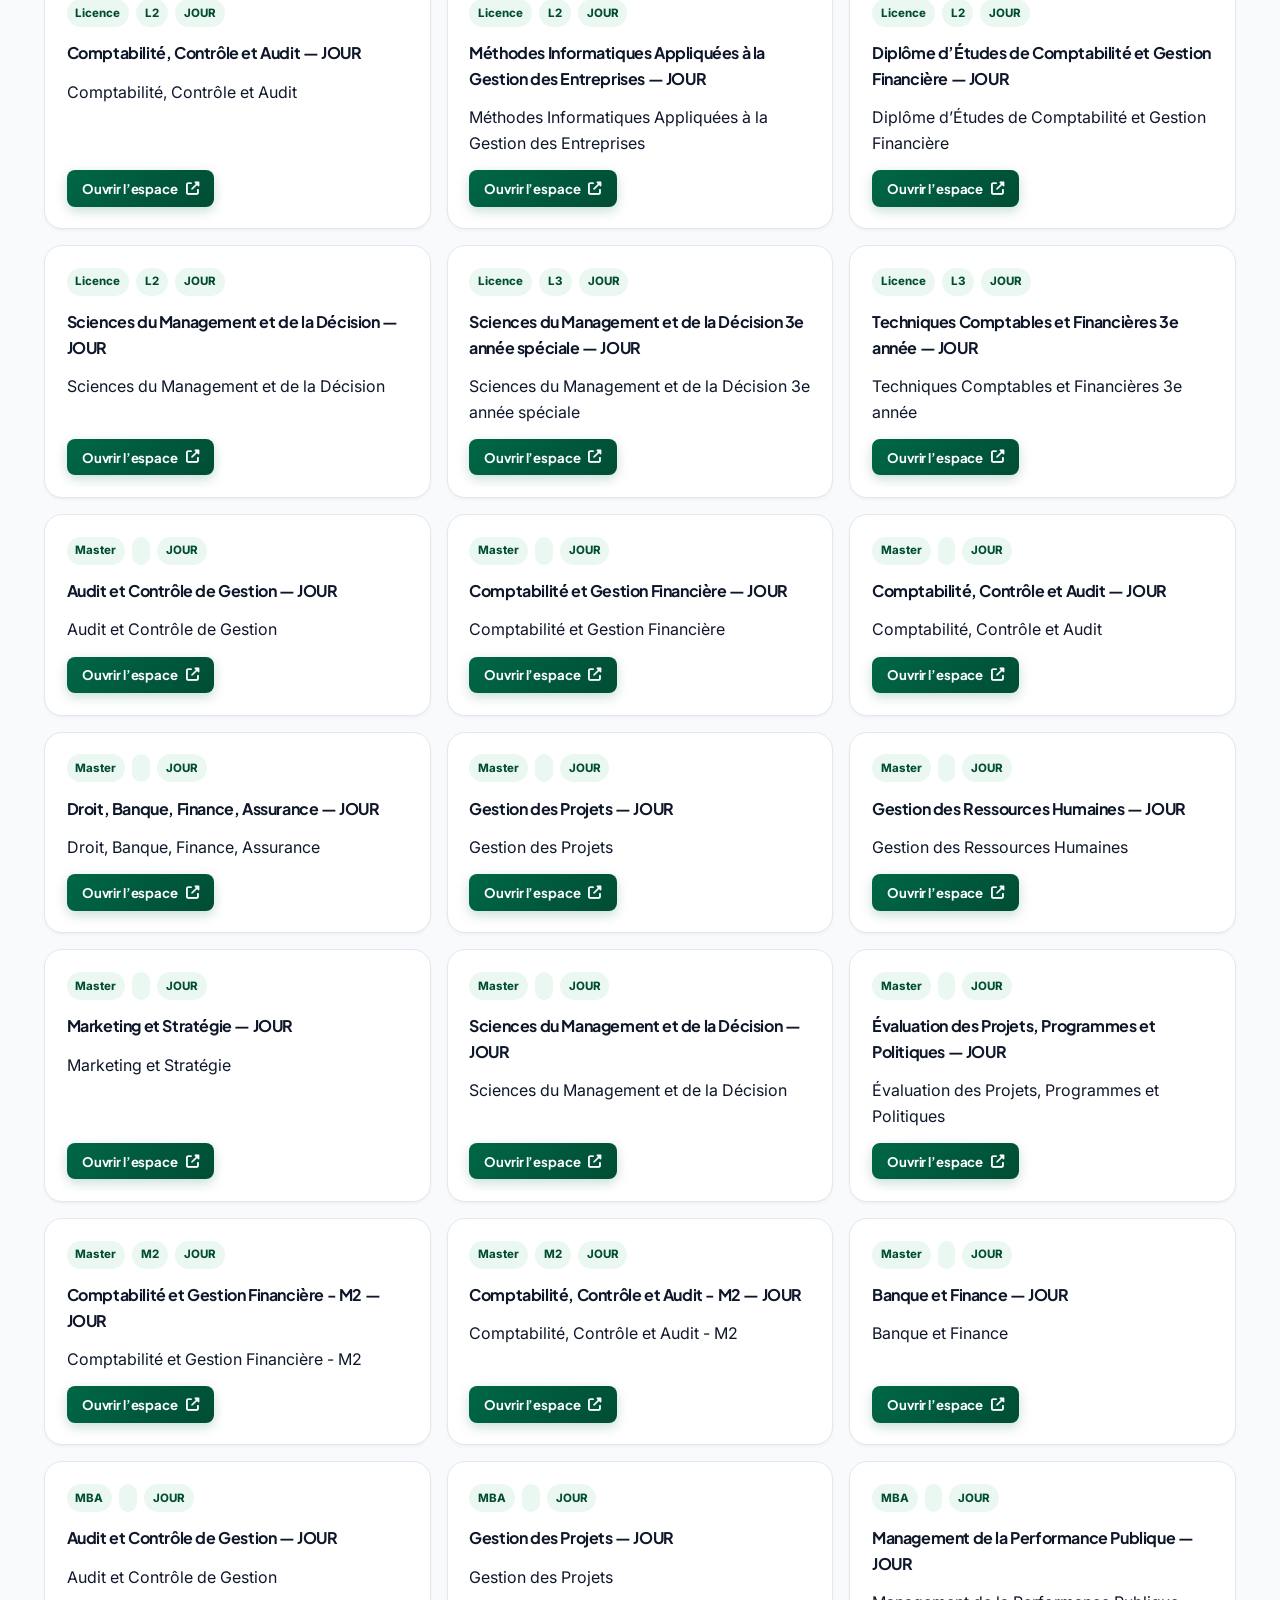
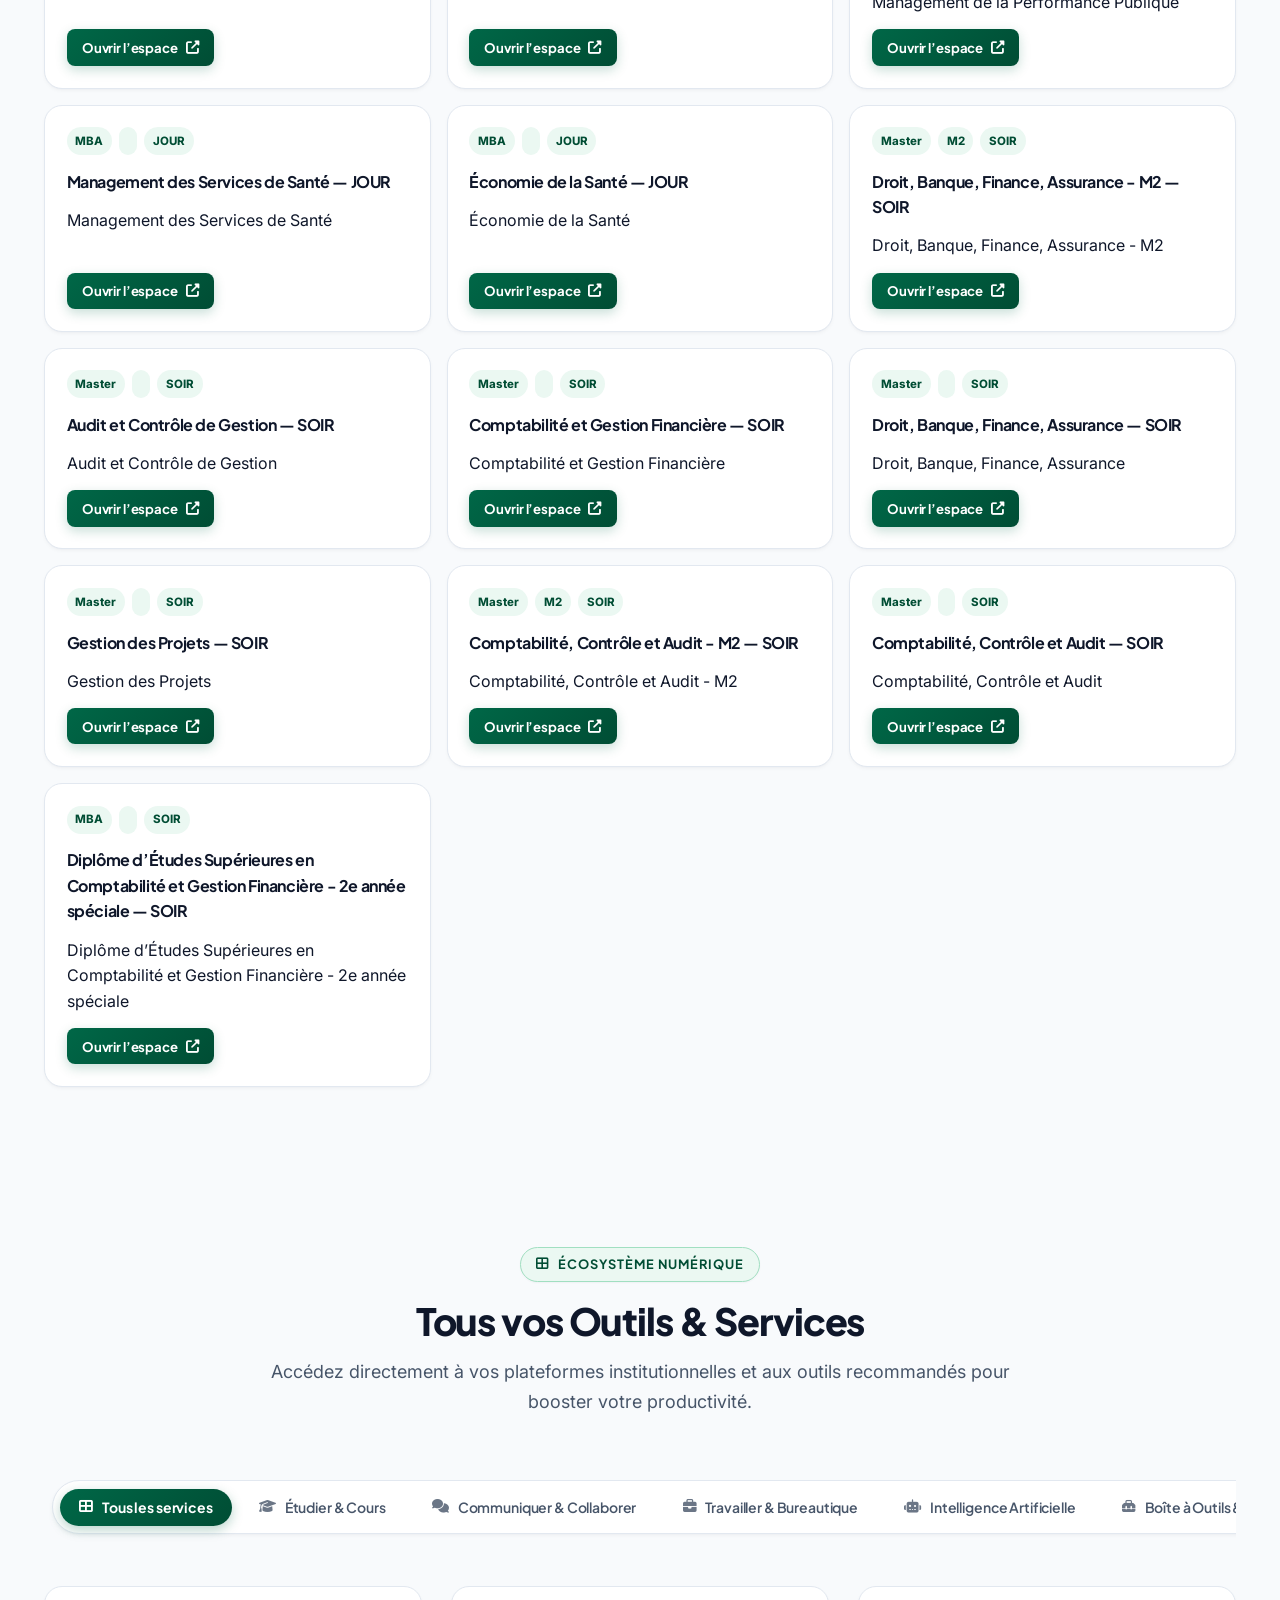
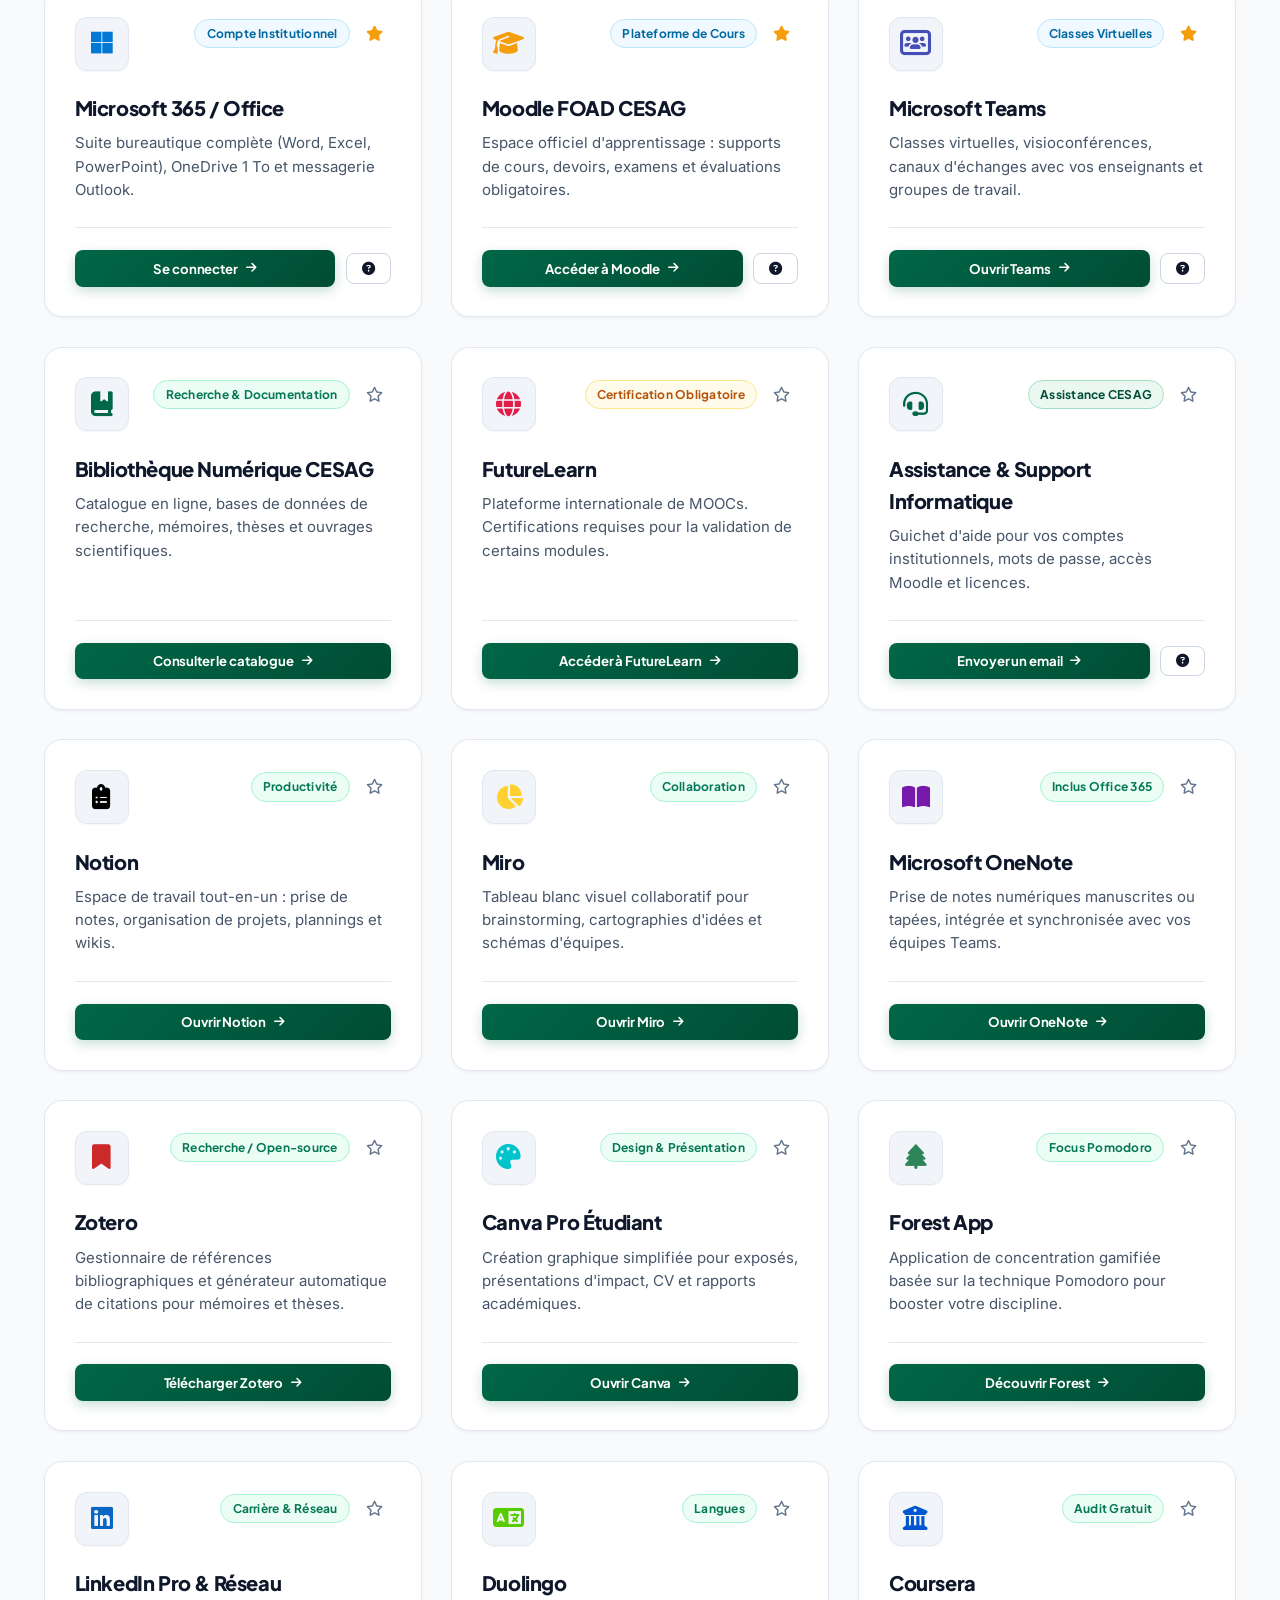
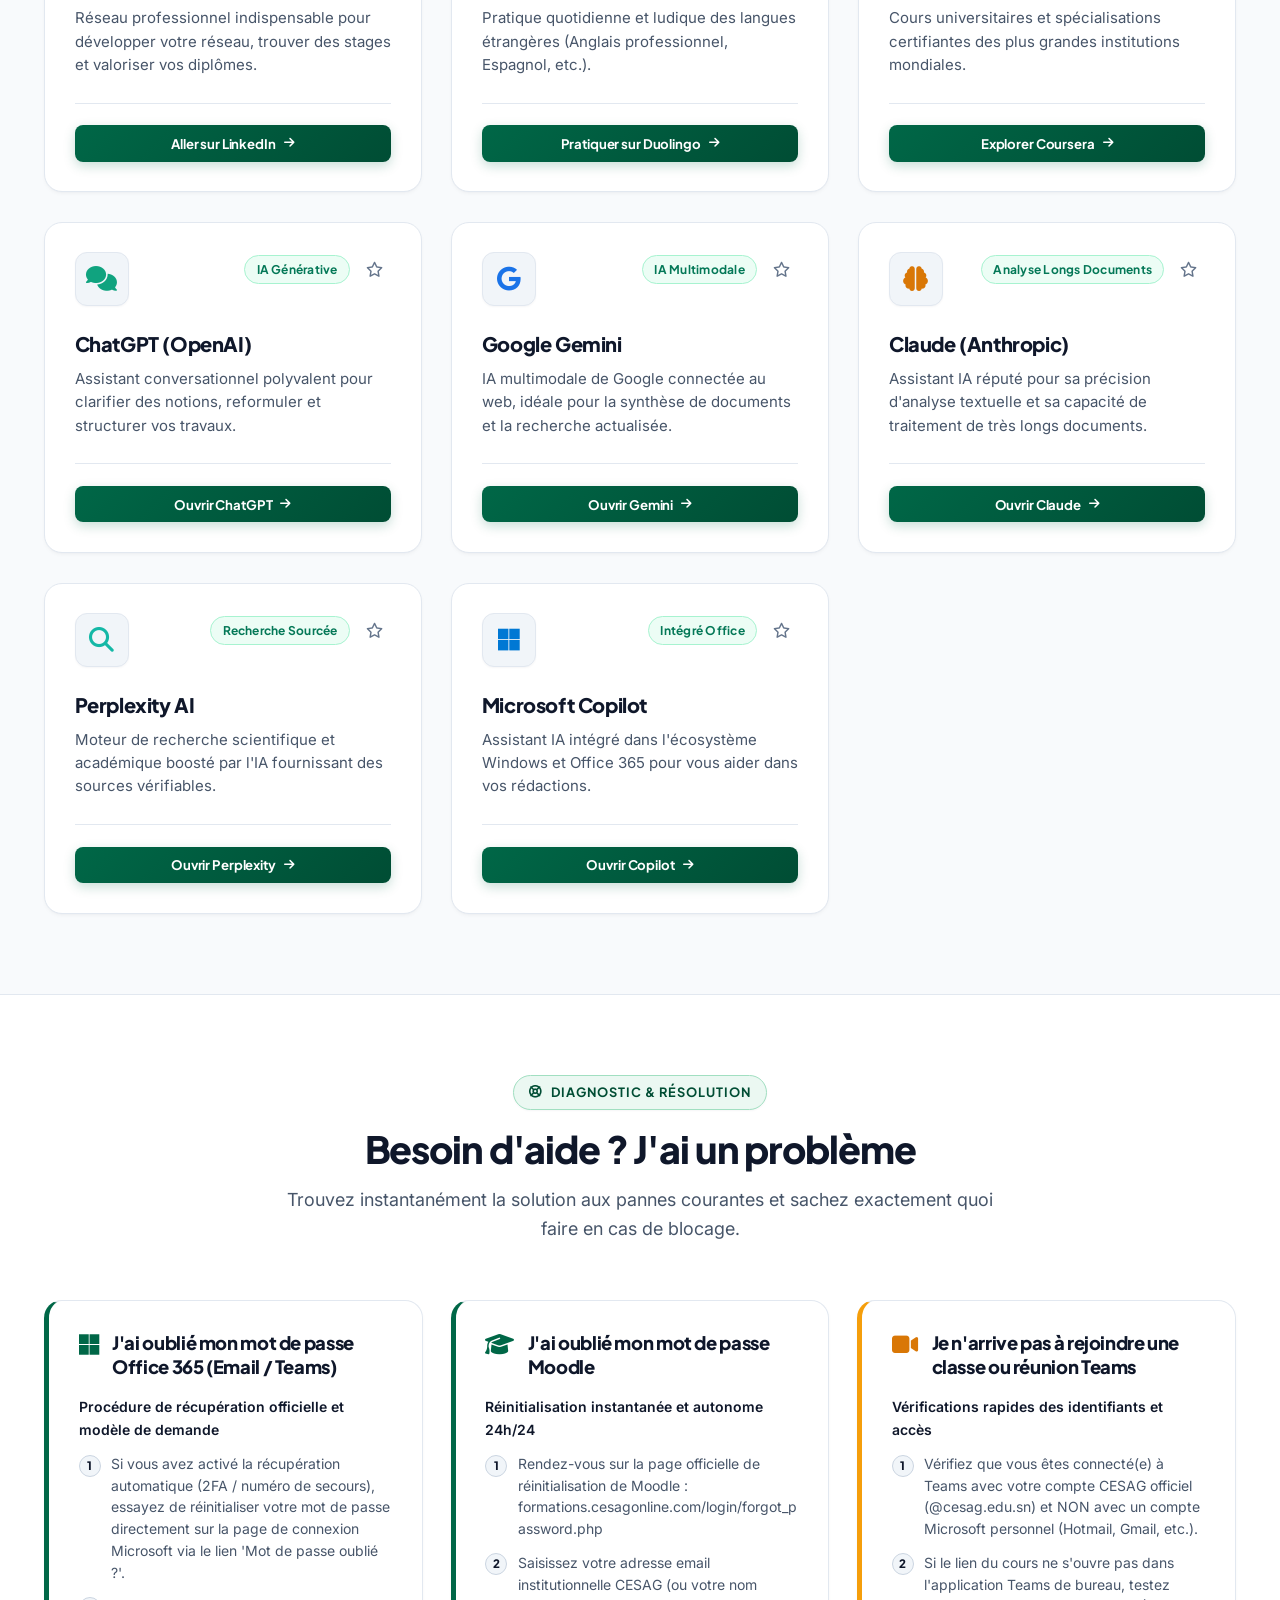
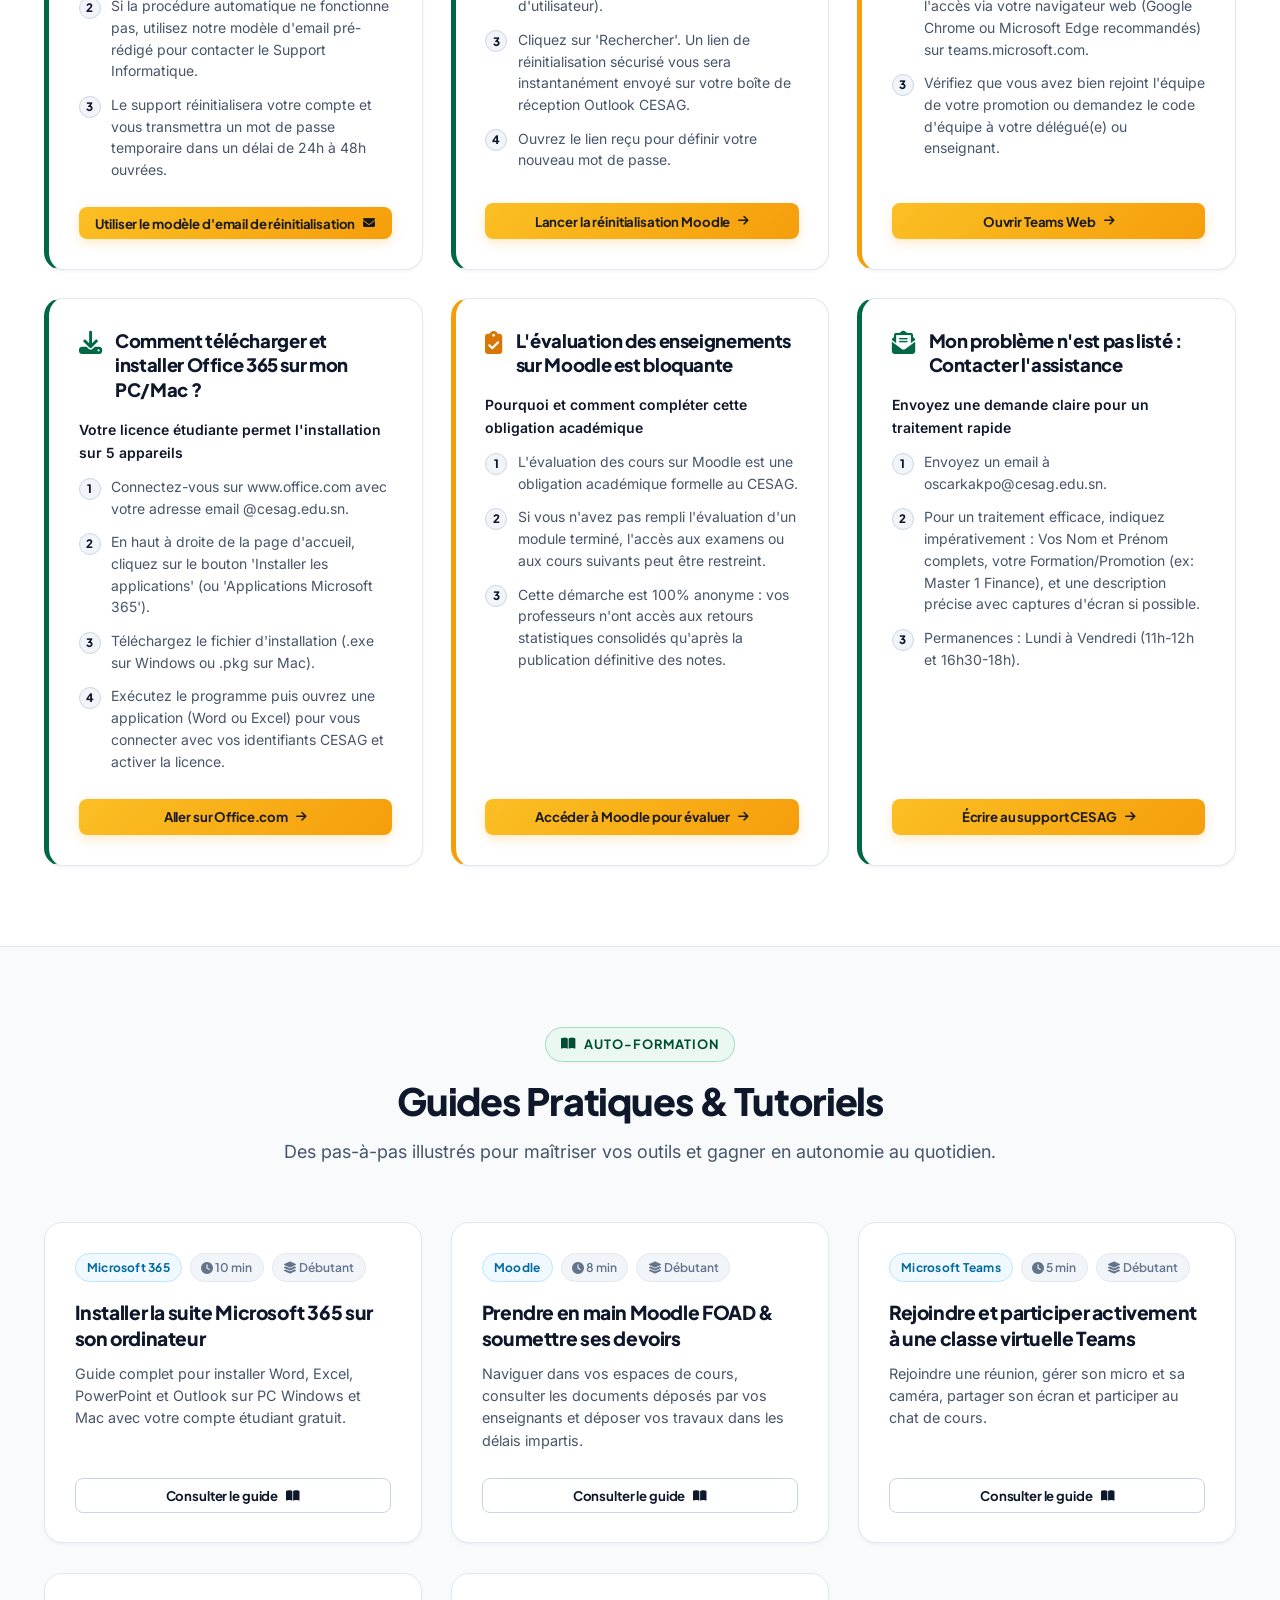
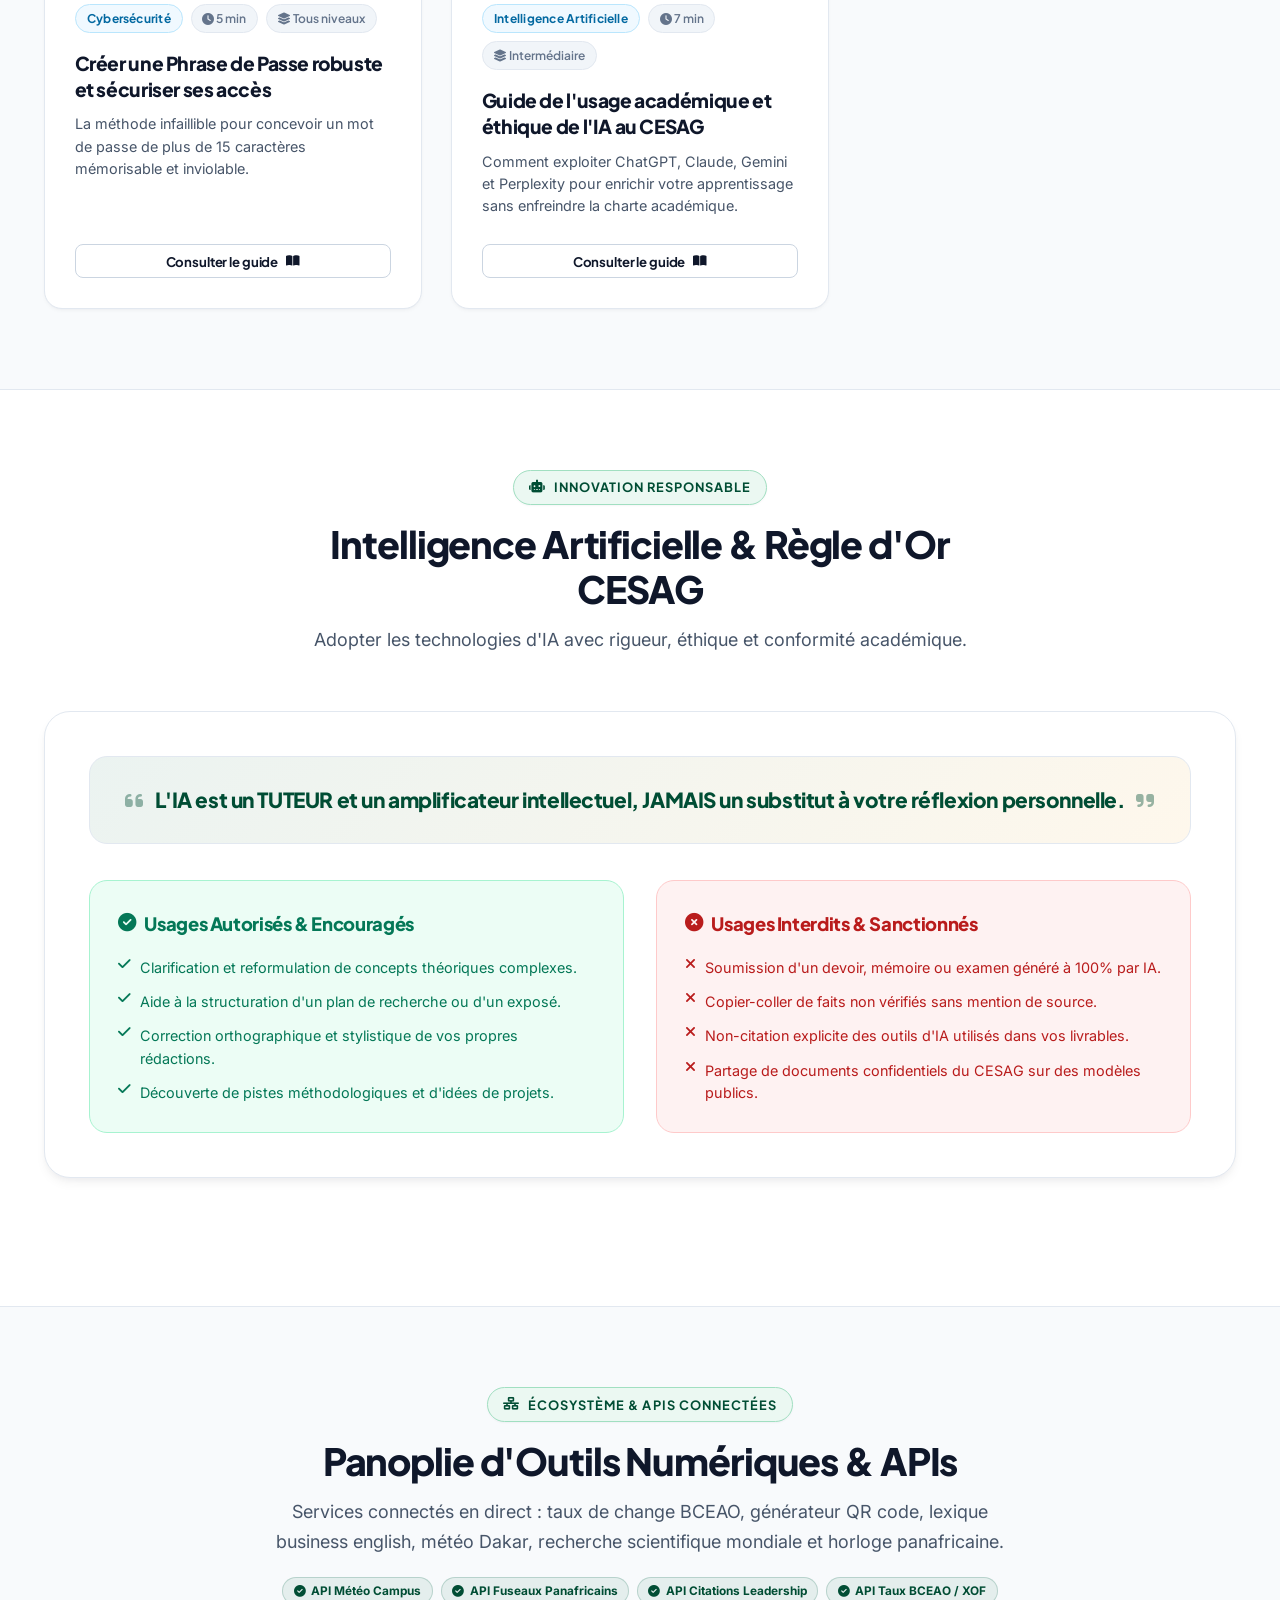
==== commit 347efbb1: "feat(apis): bouton afficher plus pour pensees manageriales, bandeau fuseaux panafricains, lexique bu" ====
--- a/index.html
+++ b/index.html
@@ -168,16 +168,31 @@
 
           <div class="campus-quote-col">
             <div class="campus-quote-content">
-              <span class="campus-live-caption"><i class="fas fa-lightbulb" style="color: var(--cesag-gold-500);"></i> Pensée Managériale & Leadership</span>
-              <div class="campus-quote-text" id="campusQuoteText">
+              <div style="display: flex; justify-content: space-between; align-items: center; margin-bottom: 0.2rem;">
+                <span class="campus-live-caption"><i class="fas fa-lightbulb" style="color: var(--cesag-gold-500);"></i> Pensée Managériale</span>
+                <button type="button" class="btn-quote-more" onclick="App.openQuoteModal()" title="Afficher la pensée complète">
+                  Afficher plus <i class="fas fa-expand-alt" style="font-size: 0.65rem;"></i>
+                </button>
+              </div>
+              <div class="campus-quote-text" id="campusQuoteText" onclick="App.openQuoteModal()" style="cursor: pointer;" title="Cliquer pour afficher la pensée complète">
                 <i class="fas fa-quote-left campus-quote-icon"></i>
                 <span id="campusQuoteBody">« Le meilleur moyen de prévoir le futur, c'est de le créer. »</span>
               </div>
-              <span class="campus-quote-author" id="campusQuoteAuthor">— Peter Drucker</span>
-            </div>
-            <button class="btn-quote-refresh" id="btnRefreshQuote" onclick="App.refreshQuote()" title="Nouvelle citation" aria-label="Nouvelle citation">
-              <i class="fas fa-sync-alt"></i>
-            </button>
+              <div style="display: flex; justify-content: space-between; align-items: center; margin-top: 0.25rem;">
+                <span class="campus-quote-author" id="campusQuoteAuthor">— Peter Drucker</span>
+                <button class="btn-quote-refresh" id="btnRefreshQuote" onclick="App.refreshQuote(); event.stopPropagation();" title="Nouvelle citation" aria-label="Nouvelle citation">
+                  <i class="fas fa-sync-alt"></i>
+                </button>
+              </div>
+            </div>
+          </div>
+        </div>
+
+        <!-- Horloge Panafricaine des Capitales (API Fuseaux Horaires Panafricains) -->
+        <div class="panafrican-zones-bar" id="panafricanZonesBar" aria-label="Horloge Panafricaine des Capitales CESAG">
+          <span class="panafrican-zones-title"><i class="fas fa-globe-africa"></i> Fuseaux Panafricains :</span>
+          <div class="panafrican-zones-track" id="panafricanZonesTrack">
+            <!-- Rempli en direct par App.initPanafricanClocks() -->
           </div>
         </div>
       </div>
@@ -433,11 +448,20 @@
     <section class="section" id="outils">
       <div class="container">
         <div class="section-header">
-          <span class="section-badge"><i class="fas fa-toolbox"></i> Utilitaires Pratiques</span>
-          <h2 class="section-title">Boîte à Outils Étudiant</h2>
+          <span class="section-badge"><i class="fas fa-network-wired"></i> Écosystème & APIs Connectées</span>
+          <h2 class="section-title">Panoplie d'Outils Numériques & APIs</h2>
           <p class="section-subtitle">
-            Modèles d'emails professionnels, générateur de CV standardisé, convertisseur XOF et sécurité numérique.
+            Services connectés en direct : taux de change BCEAO, générateur QR code, lexique business english, météo Dakar, recherche scientifique mondiale et horloge panafricaine.
           </p>
+          <div class="api-showcase-pills">
+            <span class="api-live-tag"><i class="fas fa-check-circle"></i> API Météo Campus</span>
+            <span class="api-live-tag"><i class="fas fa-check-circle"></i> API Fuseaux Panafricains</span>
+            <span class="api-live-tag"><i class="fas fa-check-circle"></i> API Citations Leadership</span>
+            <span class="api-live-tag"><i class="fas fa-check-circle"></i> API Taux BCEAO / XOF</span>
+            <span class="api-live-tag"><i class="fas fa-check-circle"></i> API QR Code HD</span>
+            <span class="api-live-tag"><i class="fas fa-check-circle"></i> API Thèses OpenAlex</span>
+            <span class="api-live-tag"><i class="fas fa-check-circle"></i> API Business English</span>
+          </div>
         </div>
 
         <!-- Outils interactifs en cartes vedettes -->
@@ -486,7 +510,7 @@
               <div class="service-icon-wrapper" style="color: #3B82F6;">
                 <i class="fas fa-coins"></i>
               </div>
-              <span class="badge tag-free">Finances & Taux</span>
+              <span class="badge tag-free">API Taux Direct</span>
             </div>
             <div class="service-card-body">
               <h3 class="service-card-title">Convertisseur FCFA (XOF)</h3>
@@ -505,7 +529,7 @@
               <div class="service-icon-wrapper" style="color: var(--cesag-green-600);">
                 <i class="fas fa-qrcode"></i>
               </div>
-              <span class="badge tag-essential">Outil Pratique</span>
+              <span class="badge tag-essential">API QRServer</span>
             </div>
             <div class="service-card-body">
               <h3 class="service-card-title">Générateur de QR Code</h3>
@@ -514,6 +538,44 @@
             <div class="service-card-footer">
               <button onclick="openModal('qrModal')" class="btn btn-primary btn-sm btn-block">
                 Générer un QR Code <i class="fas fa-qrcode" style="font-size: 0.75rem;"></i>
+              </button>
+            </div>
+          </div>
+
+          <!-- Carte 5 : Lexique & Dictionnaire Business English -->
+          <div class="service-card" style="border-left: 4px solid #8B5CF6;">
+            <div class="service-card-header">
+              <div class="service-icon-wrapper" style="color: #8B5CF6;">
+                <i class="fas fa-book-open"></i>
+              </div>
+              <span class="badge tag-free">API Dictionary</span>
+            </div>
+            <div class="service-card-body">
+              <h3 class="service-card-title">Dictionnaire Business English</h3>
+              <p class="service-card-desc">Définitions officielles, phonétique et expressions managériales internationales pour vos cours et exposés.</p>
+            </div>
+            <div class="service-card-footer">
+              <button onclick="openModal('dictionaryModal')" class="btn btn-outline btn-sm btn-block">
+                Consulter le Lexique <i class="fas fa-search" style="font-size: 0.75rem;"></i>
+              </button>
+            </div>
+          </div>
+
+          <!-- Carte 6 : Pensée & Leadership Managériale -->
+          <div class="service-card" style="border-left: 4px solid var(--cesag-gold-500);">
+            <div class="service-card-header">
+              <div class="service-icon-wrapper" style="color: var(--cesag-gold-600);">
+                <i class="fas fa-lightbulb"></i>
+              </div>
+              <span class="badge tag-mandatory">Leadership & Culture</span>
+            </div>
+            <div class="service-card-body">
+              <h3 class="service-card-title">Pensées & Citations de Leaders</h3>
+              <p class="service-card-desc">Maximes et leçons de grands penseurs et bâtisseurs africains et mondiaux pour inspirer votre parcours.</p>
+            </div>
+            <div class="service-card-footer">
+              <button onclick="openModal('quoteModal')" class="btn btn-secondary btn-sm btn-block">
+                Explorer les Citations <i class="fas fa-quote-right" style="font-size: 0.75rem;"></i>
               </button>
             </div>
           </div>
@@ -966,6 +1028,82 @@
         <a id="qrDownloadLink" href="#" download="cesag-qrcode.png" target="_blank" class="btn btn-primary">
           <i class="fas fa-download"></i> Télécharger le QR Code
         </a>
+      </div>
+    </div>
+  </div>
+
+  <!-- Modal Pensée Managériale & Leadership du Jour -->
+  <div class="modal-backdrop" id="quoteModal" onclick="if(event.target === this) closeModal('quoteModal')">
+    <div class="modal-panel" style="max-width: 580px;">
+      <div class="modal-header">
+        <h3 class="modal-title"><i class="fas fa-lightbulb" style="color: var(--cesag-gold-500);"></i> Pensée Managériale & Leadership</h3>
+        <button class="modal-close-btn" onclick="closeModal('quoteModal')" aria-label="Fermer"><i class="fas fa-times"></i></button>
+      </div>
+      <div class="modal-body" style="padding: 1.75rem 1.5rem; text-align: center;">
+        <div style="font-size: 2.2rem; color: var(--cesag-gold-500); margin-bottom: 0.5rem; opacity: 0.85;">
+          <i class="fas fa-quote-left"></i>
+        </div>
+        <p id="modalQuoteBody" style="font-family: var(--font-heading); font-size: 1.25rem; font-style: italic; line-height: 1.55; color: var(--text-primary); margin-bottom: 1.25rem;">
+          « Le meilleur moyen de prévoir le futur, c'est de le créer. »
+        </p>
+        <div style="display: inline-block; padding: 0.4rem 1rem; background: var(--bg-surface-alt); border-radius: var(--radius-full); border: 1px solid var(--border-subtle); margin-bottom: 1rem;">
+          <strong id="modalQuoteAuthor" style="font-size: 0.95rem; color: var(--cesag-green-600);">Peter Drucker</strong>
+          <span id="modalQuoteRole" style="font-size: 0.8rem; color: var(--text-muted); margin-left: 0.35rem;">— Père du management moderne</span>
+        </div>
+        <p id="modalQuoteContext" style="font-size: 0.85rem; color: var(--text-secondary); line-height: 1.55; max-width: 480px; margin: 0 auto 1.35rem;">
+          Cette maxime rappelle aux futurs gestionnaires et leaders du CESAG que la stratégie et l'action proactive priment toujours sur l'attentisme.
+        </p>
+        <div style="display: flex; gap: 0.75rem; justify-content: center; flex-wrap: wrap;">
+          <button type="button" class="btn btn-primary btn-sm" onclick="App.refreshQuote()">
+            <i class="fas fa-sync-alt"></i> Nouvelle citation
+          </button>
+          <button type="button" class="btn btn-outline btn-sm" id="btnCopyQuote" onclick="App.copyQuote()">
+            <i class="fas fa-copy"></i> <span id="copyQuoteLabel">Copier la citation</span>
+          </button>
+        </div>
+      </div>
+      <div class="modal-footer">
+        <button class="btn btn-outline" onclick="closeModal('quoteModal')">Fermer</button>
+      </div>
+    </div>
+  </div>
+
+  <!-- Modal Lexique & Dictionnaire Business English (API Free Dictionary) -->
+  <div class="modal-backdrop" id="dictionaryModal" onclick="if(event.target === this) closeModal('dictionaryModal')">
+    <div class="modal-panel" style="max-width: 580px;">
+      <div class="modal-header">
+        <h3 class="modal-title"><i class="fas fa-book-open" style="color: var(--cesag-green-600);"></i> Dictionnaire Business English</h3>
+        <button class="modal-close-btn" onclick="closeModal('dictionaryModal')" aria-label="Fermer"><i class="fas fa-times"></i></button>
+      </div>
+      <div class="modal-body">
+        <p style="font-size: 0.875rem; color: var(--text-secondary); margin-bottom: 1rem;">
+          Définitions officielles, phonétique et expressions managériales internationales issues de l'API Free Dictionary pour vos travaux et cours d'anglais des affaires.
+        </p>
+        <form onsubmit="event.preventDefault(); App.searchDictionary();" style="display: flex; gap: 0.5rem; margin-bottom: 1.25rem;">
+          <input type="text" id="dictInput" class="form-control" placeholder="ex. strategy, governance, audit, logistics, leadership..." value="strategy">
+          <button type="submit" class="btn btn-primary" id="dictSearchBtn">
+            <i class="fas fa-search"></i> Définir
+          </button>
+        </form>
+
+        <div style="display: flex; gap: 0.4rem; flex-wrap: wrap; margin-bottom: 1rem; align-items: center;">
+          <span style="font-size: 0.75rem; color: var(--text-muted);">Mots fréquents :</span>
+          <button type="button" class="search-chip" onclick="App.lookupWord('management')">management</button>
+          <button type="button" class="search-chip" onclick="App.lookupWord('procurement')">procurement</button>
+          <button type="button" class="search-chip" onclick="App.lookupWord('governance')">governance</button>
+          <button type="button" class="search-chip" onclick="App.lookupWord('audit')">audit</button>
+          <button type="button" class="search-chip" onclick="App.lookupWord('fintech')">fintech</button>
+        </div>
+
+        <div id="dictResultBox" style="background: var(--bg-surface-alt); border: 1px solid var(--border-subtle); border-radius: var(--radius-lg); padding: 1.25rem; min-height: 120px;">
+          <div style="text-align: center; color: var(--text-muted); font-size: 0.85rem; padding: 1rem 0;">
+            <i class="fas fa-search" style="font-size: 1.5rem; margin-bottom: 0.5rem; display: block; opacity: 0.5;"></i>
+            Entrez un terme en anglais ou cliquez sur une suggestion pour afficher sa définition académique.
+          </div>
+        </div>
+      </div>
+      <div class="modal-footer">
+        <button class="btn btn-outline" onclick="closeModal('dictionaryModal')">Fermer</button>
       </div>
     </div>
   </div>
--- a/css/components.css
+++ b/css/components.css
@@ -1105,7 +1105,7 @@
   border-radius: var(--radius-xl);
   padding: 0.95rem 1.6rem;
   margin: 1.75rem auto 0;
-  max-width: 1040px;
+  max-width: 1080px;
   box-shadow: var(--shadow-sm);
   text-align: left;
 }
@@ -1189,18 +1189,20 @@
 
 .campus-live-divider {
   width: 1px;
-  height: 38px;
+  align-self: stretch;
+  min-height: 40px;
   background-color: var(--border-subtle);
   flex-shrink: 0;
+  margin: 0.2rem 0;
 }
 
 .campus-quote-col {
   display: flex;
   align-items: center;
   gap: 0.75rem;
-  flex: 1.4;
+  flex: 1.6;
   background: var(--bg-surface-alt);
-  padding: 0.6rem 0.95rem;
+  padding: 0.65rem 1rem;
   border-radius: var(--radius-lg);
   border: 1px solid var(--border-subtle);
   min-width: 0;
@@ -1220,21 +1222,20 @@
 
 .campus-quote-text {
   display: block;
-  font-size: 0.78rem;
+  font-size: 0.8125rem;
   font-style: italic;
   color: var(--text-primary);
-  line-height: 1.35;
-  white-space: nowrap;
-  overflow: hidden;
-  text-overflow: ellipsis;
+  line-height: 1.4;
+  white-space: normal;
+  overflow: visible;
 }
 
 .campus-quote-author {
   display: block;
-  font-size: 0.7rem;
+  font-size: 0.72rem;
   font-weight: 700;
   color: var(--cesag-green-600);
-  margin-top: 0.15rem;
+  margin-top: 0.2rem;
 }
 
 [data-theme="dark"] .campus-quote-author {
@@ -1246,15 +1247,147 @@
   border: none;
   color: var(--text-muted);
   cursor: pointer;
-  padding: 0.3rem;
-  border-radius: 4px;
+  padding: 0.4rem;
+  border-radius: var(--radius-md);
   transition: all var(--transition-fast);
   flex-shrink: 0;
+  align-self: center;
 }
 
 .btn-quote-refresh:hover {
   color: var(--cesag-green-600);
   transform: rotate(45deg);
+}
+
+.btn-quote-more {
+  background: rgba(245, 158, 11, 0.12);
+  color: var(--cesag-gold-800);
+  border: 1px solid rgba(245, 158, 11, 0.3);
+  font-size: 0.68rem;
+  font-weight: 700;
+  padding: 0.15rem 0.55rem;
+  border-radius: var(--radius-full);
+  cursor: pointer;
+  display: inline-flex;
+  align-items: center;
+  gap: 0.25rem;
+  transition: all var(--transition-fast);
+}
+
+[data-theme="dark"] .btn-quote-more {
+  background: rgba(245, 158, 11, 0.2);
+  color: var(--cesag-gold-300);
+  border-color: rgba(245, 158, 11, 0.4);
+}
+
+.btn-quote-more:hover {
+  background: var(--cesag-gold-500);
+  color: #ffffff;
+  transform: translateY(-1px);
+}
+
+/* ==========================================================================
+   Bandeau Fuseaux Horaires Panafricains CESAG
+   ========================================================================== */
+.panafrican-zones-bar {
+  display: flex;
+  align-items: center;
+  gap: 0.85rem;
+  background: var(--bg-surface);
+  border: 1px solid var(--border-subtle);
+  border-radius: var(--radius-lg);
+  padding: 0.5rem 1rem;
+  margin: 0.85rem auto 0;
+  max-width: 1080px;
+  box-shadow: 0 1px 3px rgba(0,0,0,0.03);
+  overflow-x: auto;
+  scrollbar-width: thin;
+}
+
+.panafrican-zones-title {
+  font-size: 0.75rem;
+  font-weight: 700;
+  color: var(--cesag-green-600);
+  white-space: nowrap;
+  display: flex;
+  align-items: center;
+  gap: 0.35rem;
+  padding-right: 0.5rem;
+  border-right: 1px solid var(--border-subtle);
+  flex-shrink: 0;
+}
+
+[data-theme="dark"] .panafrican-zones-title {
+  color: var(--cesag-gold-400);
+}
+
+.panafrican-zones-track {
+  display: flex;
+  align-items: center;
+  gap: 0.5rem;
+  flex: 1;
+  overflow-x: auto;
+  white-space: nowrap;
+  padding: 0.1rem 0;
+}
+
+.panafrican-pill {
+  display: inline-flex;
+  align-items: center;
+  gap: 0.35rem;
+  padding: 0.25rem 0.6rem;
+  border-radius: var(--radius-full);
+  background: var(--bg-surface-alt);
+  border: 1px solid var(--border-subtle);
+  font-size: 0.72rem;
+  color: var(--text-secondary);
+  font-weight: 600;
+  white-space: nowrap;
+  transition: all var(--transition-fast);
+}
+
+.panafrican-pill strong {
+  color: var(--text-primary);
+  font-weight: 700;
+}
+
+.panafrican-pill.is-siege {
+  border-color: var(--cesag-green-500);
+  background: rgba(0, 103, 71, 0.08);
+  color: var(--cesag-green-700);
+}
+
+[data-theme="dark"] .panafrican-pill.is-siege {
+  background: rgba(0, 103, 71, 0.25);
+  color: var(--cesag-green-300);
+}
+
+/* Badges showcase API dans la section Outils */
+.api-showcase-pills {
+  display: flex;
+  flex-wrap: wrap;
+  gap: 0.5rem;
+  justify-content: center;
+  margin-top: 1.25rem;
+}
+
+.api-live-tag {
+  display: inline-flex;
+  align-items: center;
+  gap: 0.35rem;
+  font-size: 0.74rem;
+  font-weight: 700;
+  padding: 0.25rem 0.65rem;
+  border-radius: var(--radius-full);
+  background: rgba(0, 103, 71, 0.08);
+  color: var(--cesag-green-700);
+  border: 1px solid rgba(0, 103, 71, 0.2);
+}
+
+[data-theme="dark"] .api-live-tag {
+  background: rgba(0, 103, 71, 0.25);
+  color: var(--cesag-green-300);
+  border-color: rgba(0, 103, 71, 0.4);
 }
 
 @media (max-width: 960px) {
